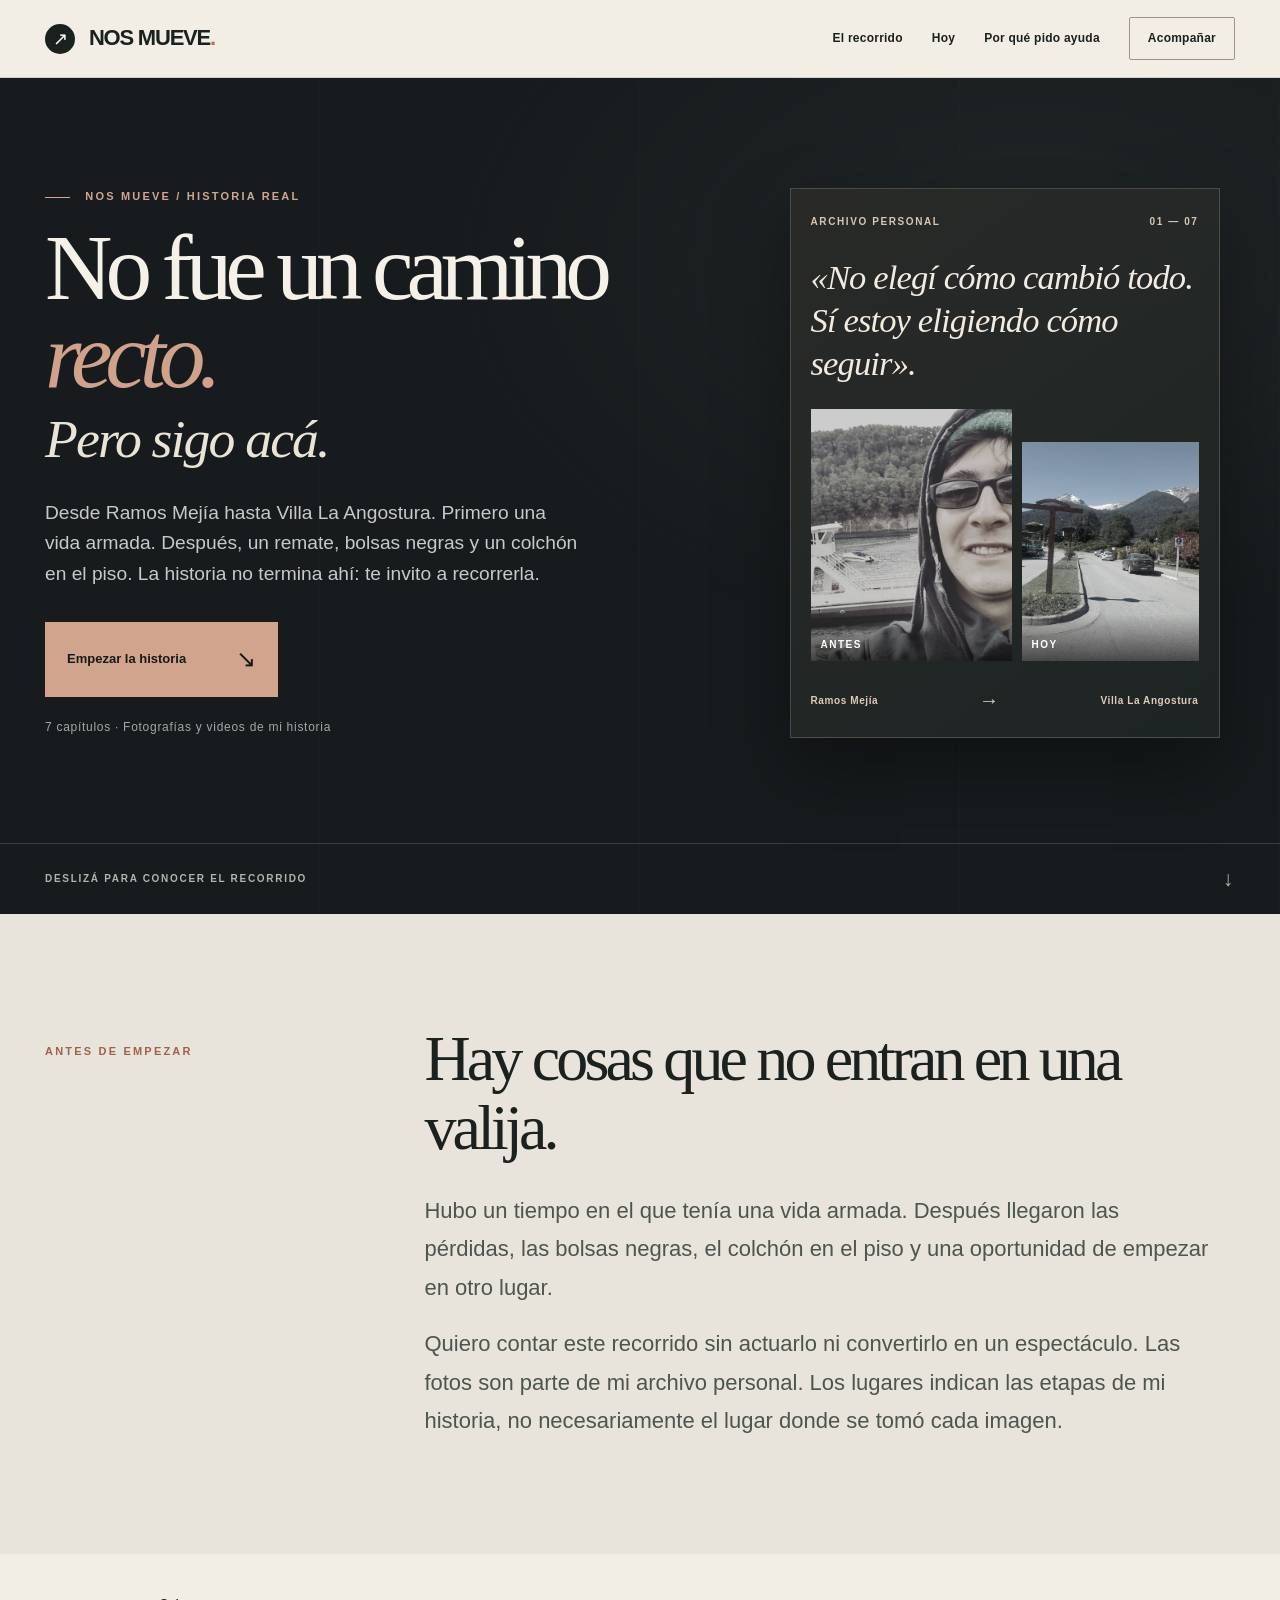
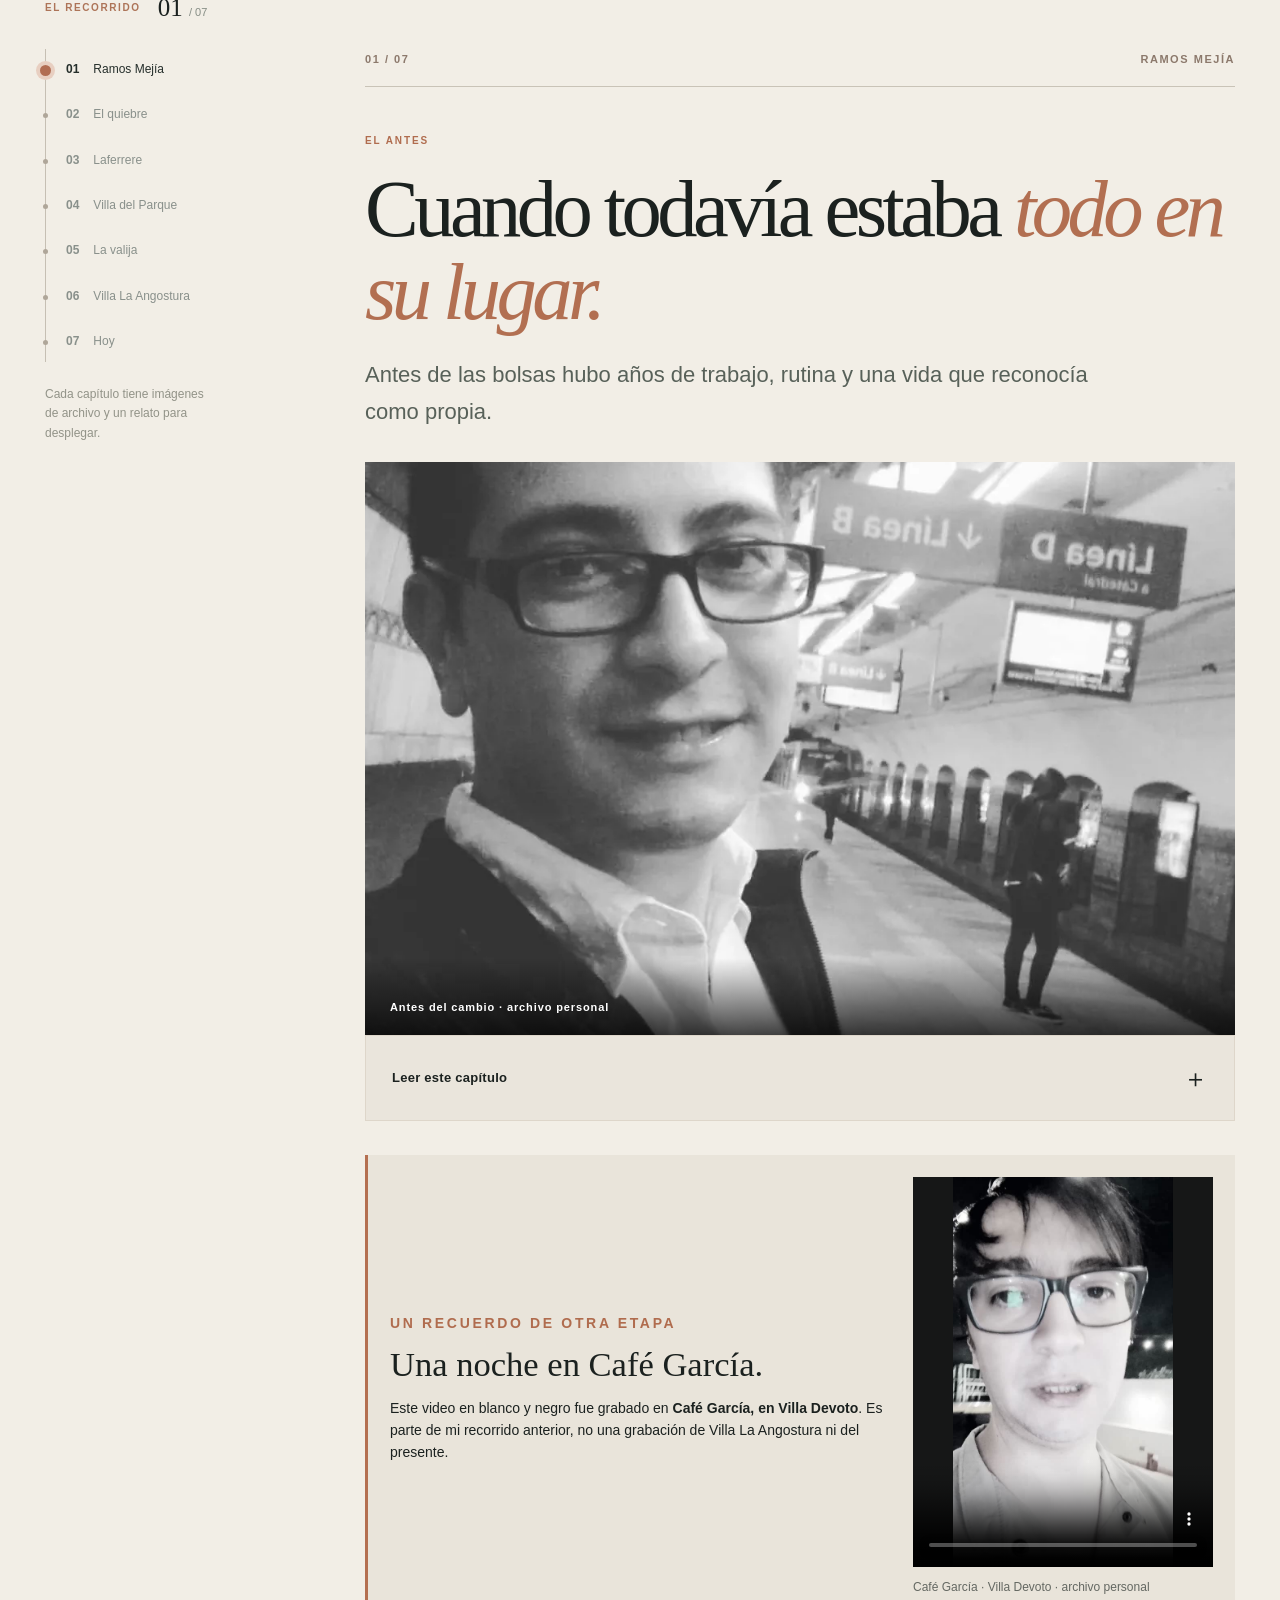
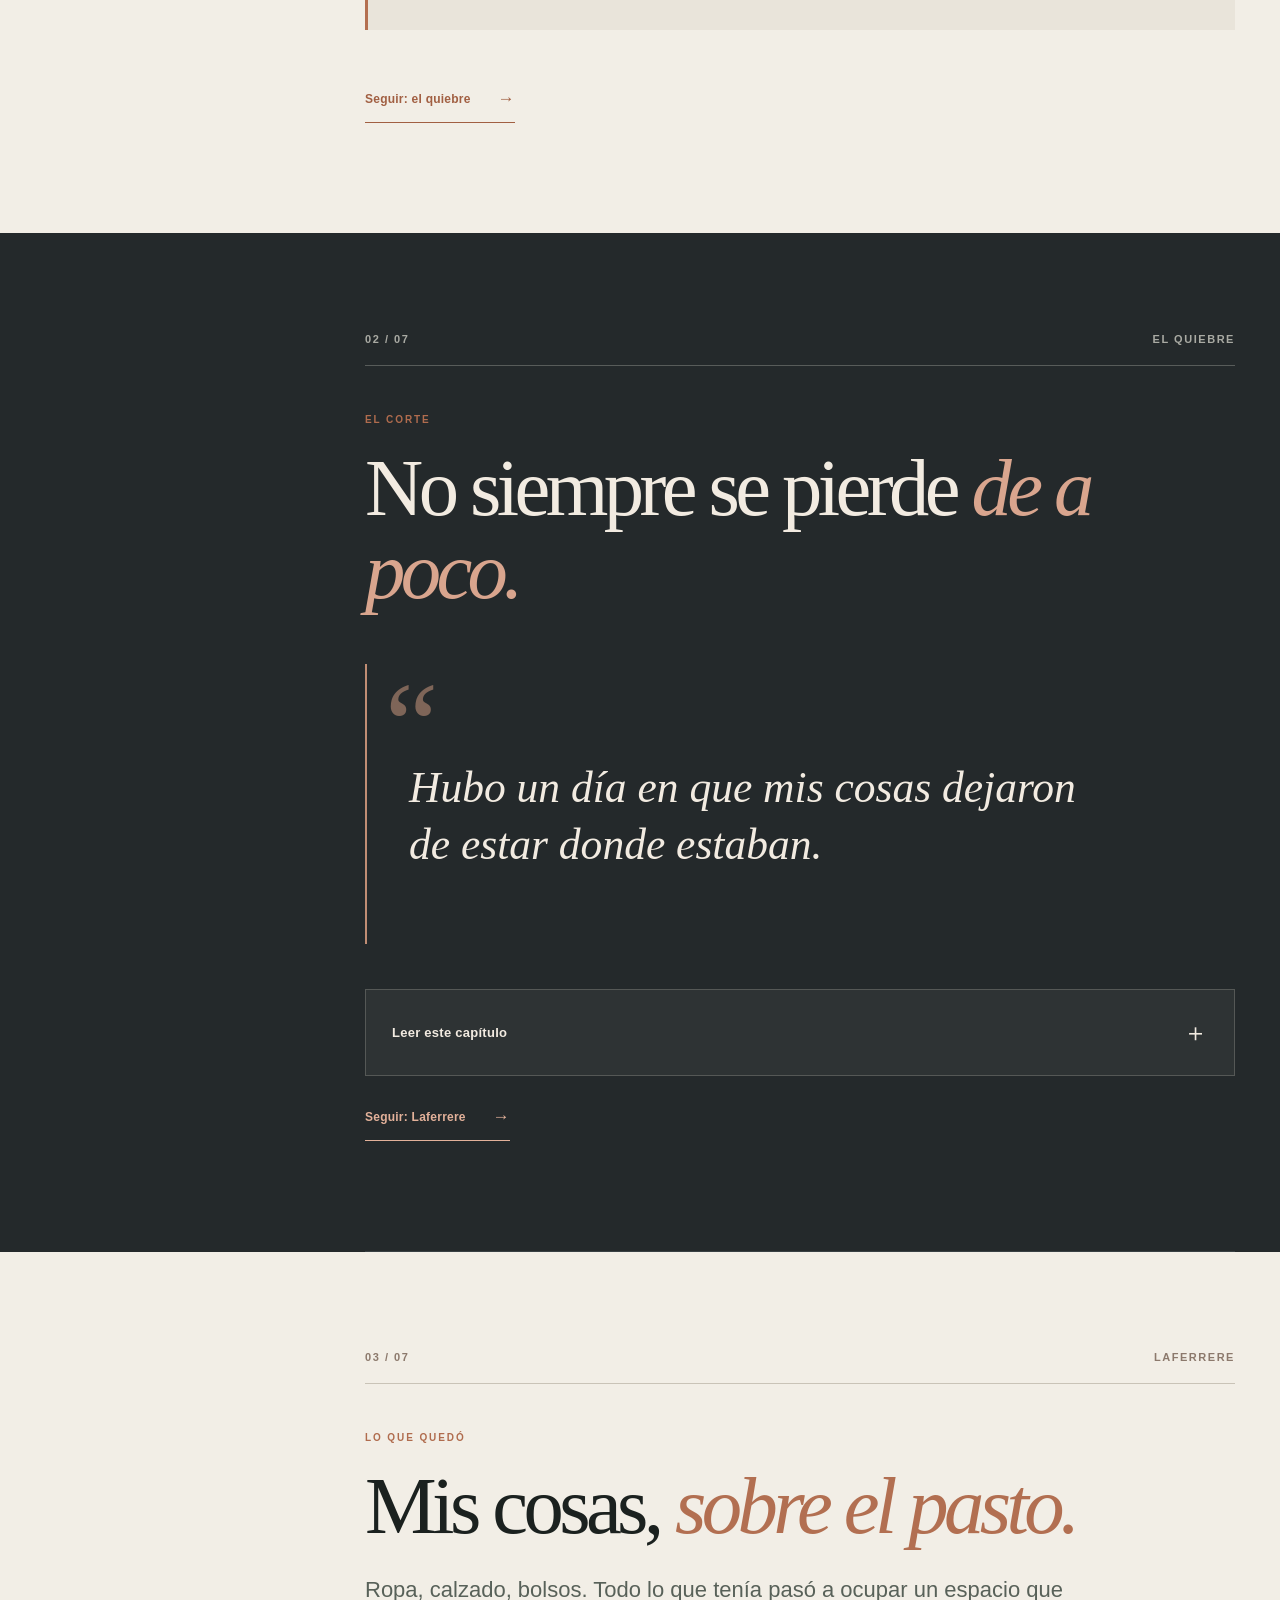
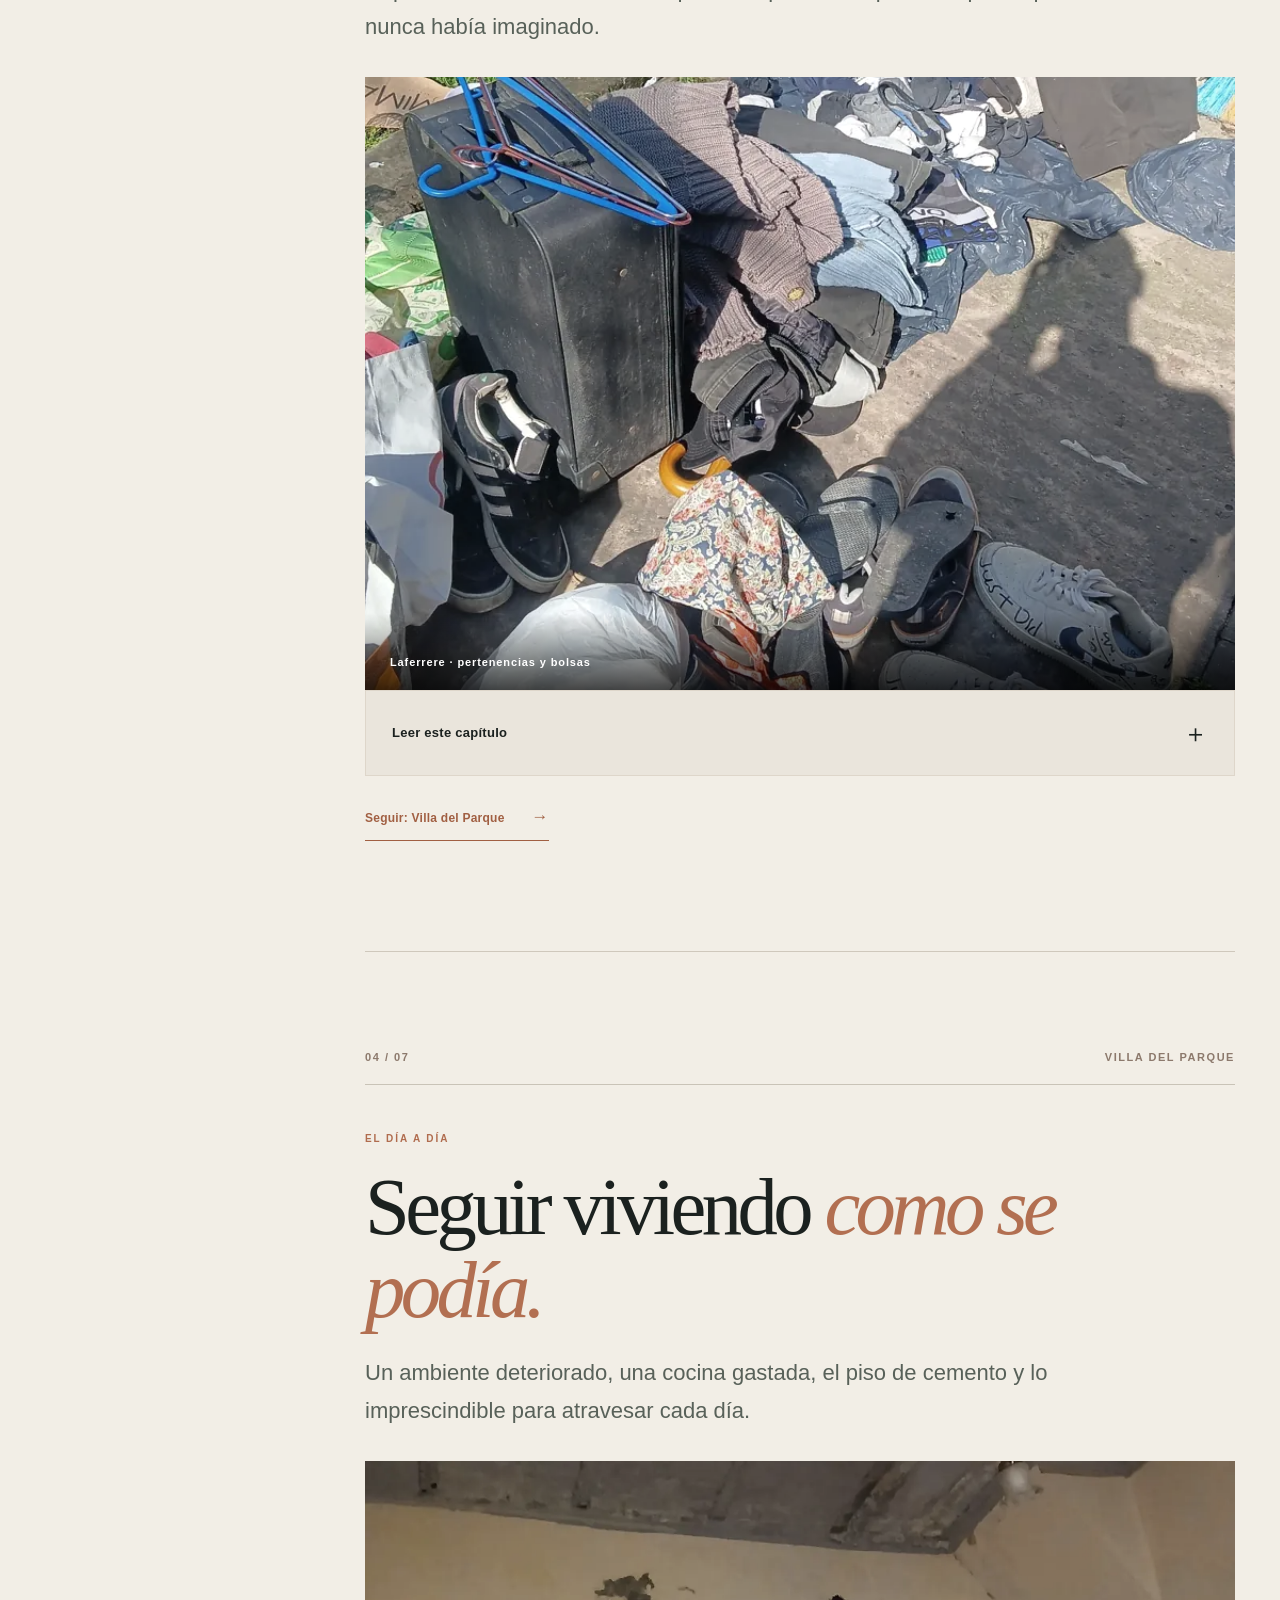
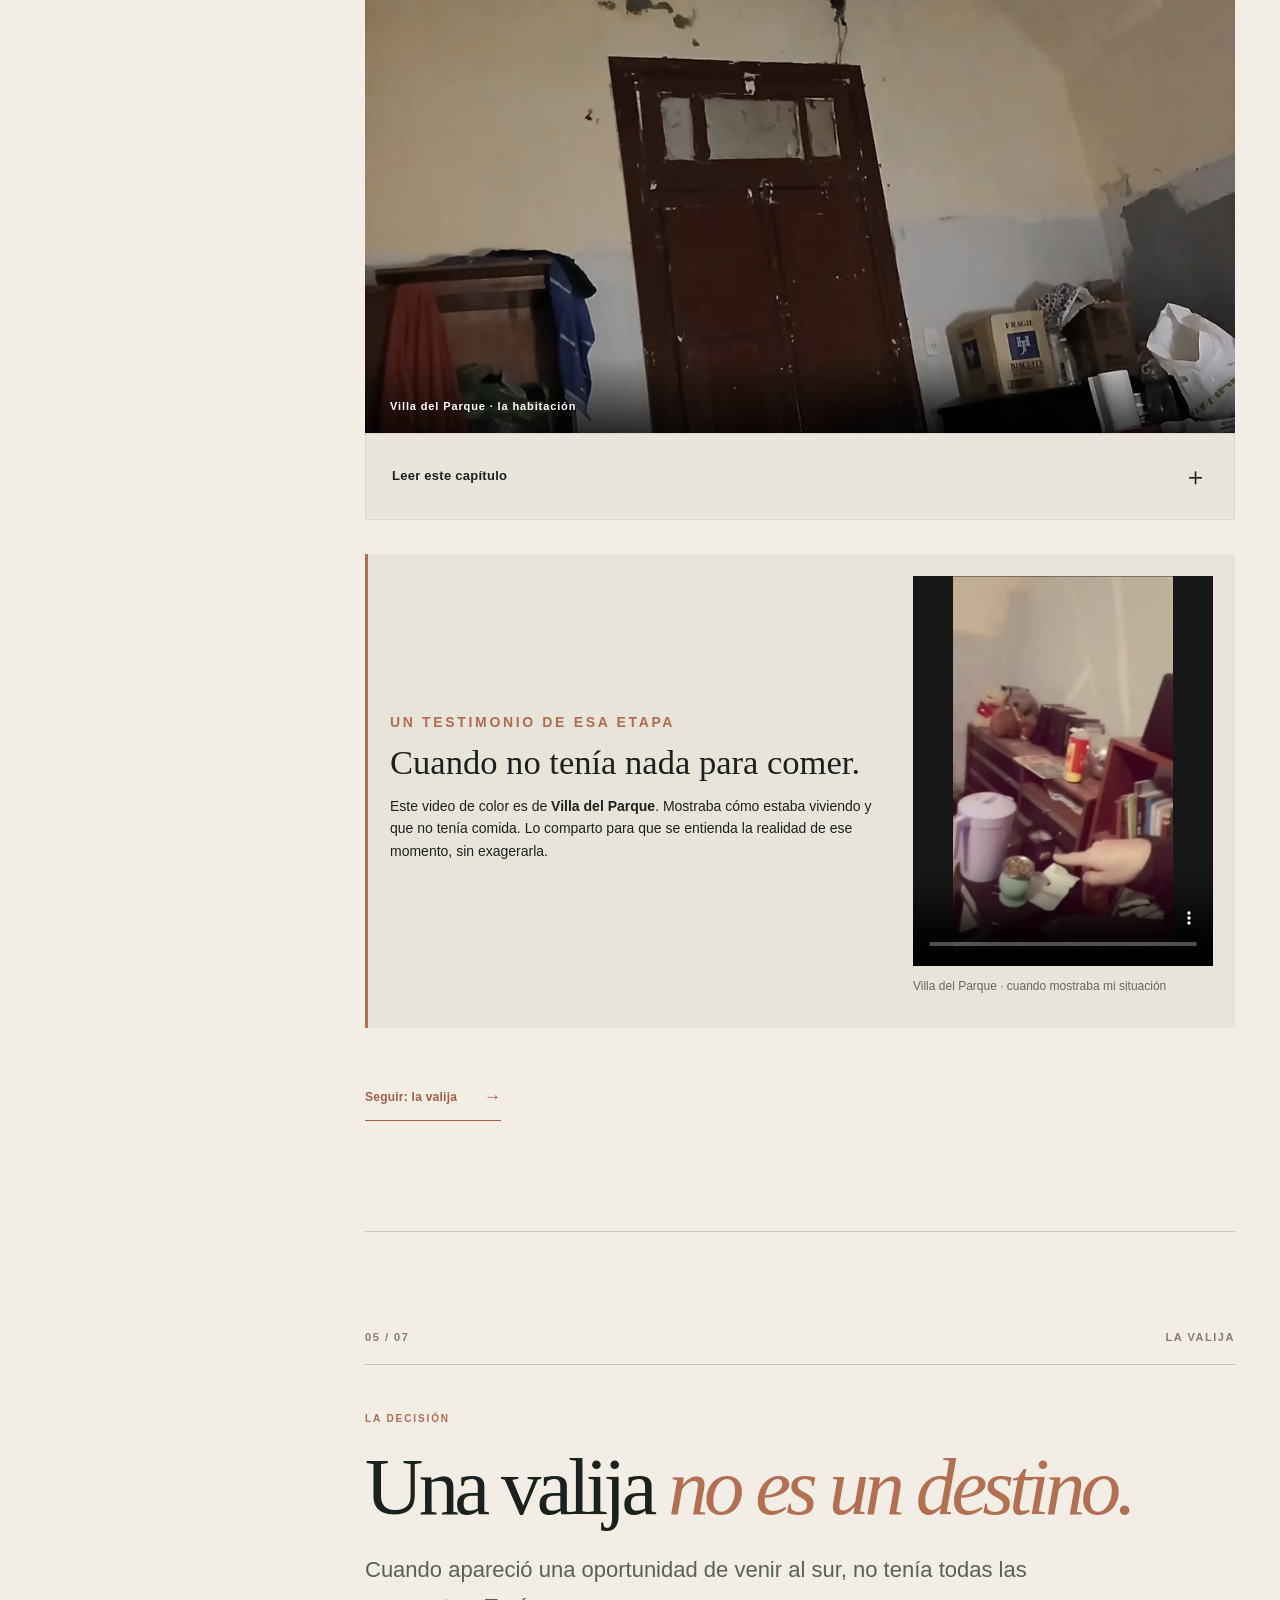
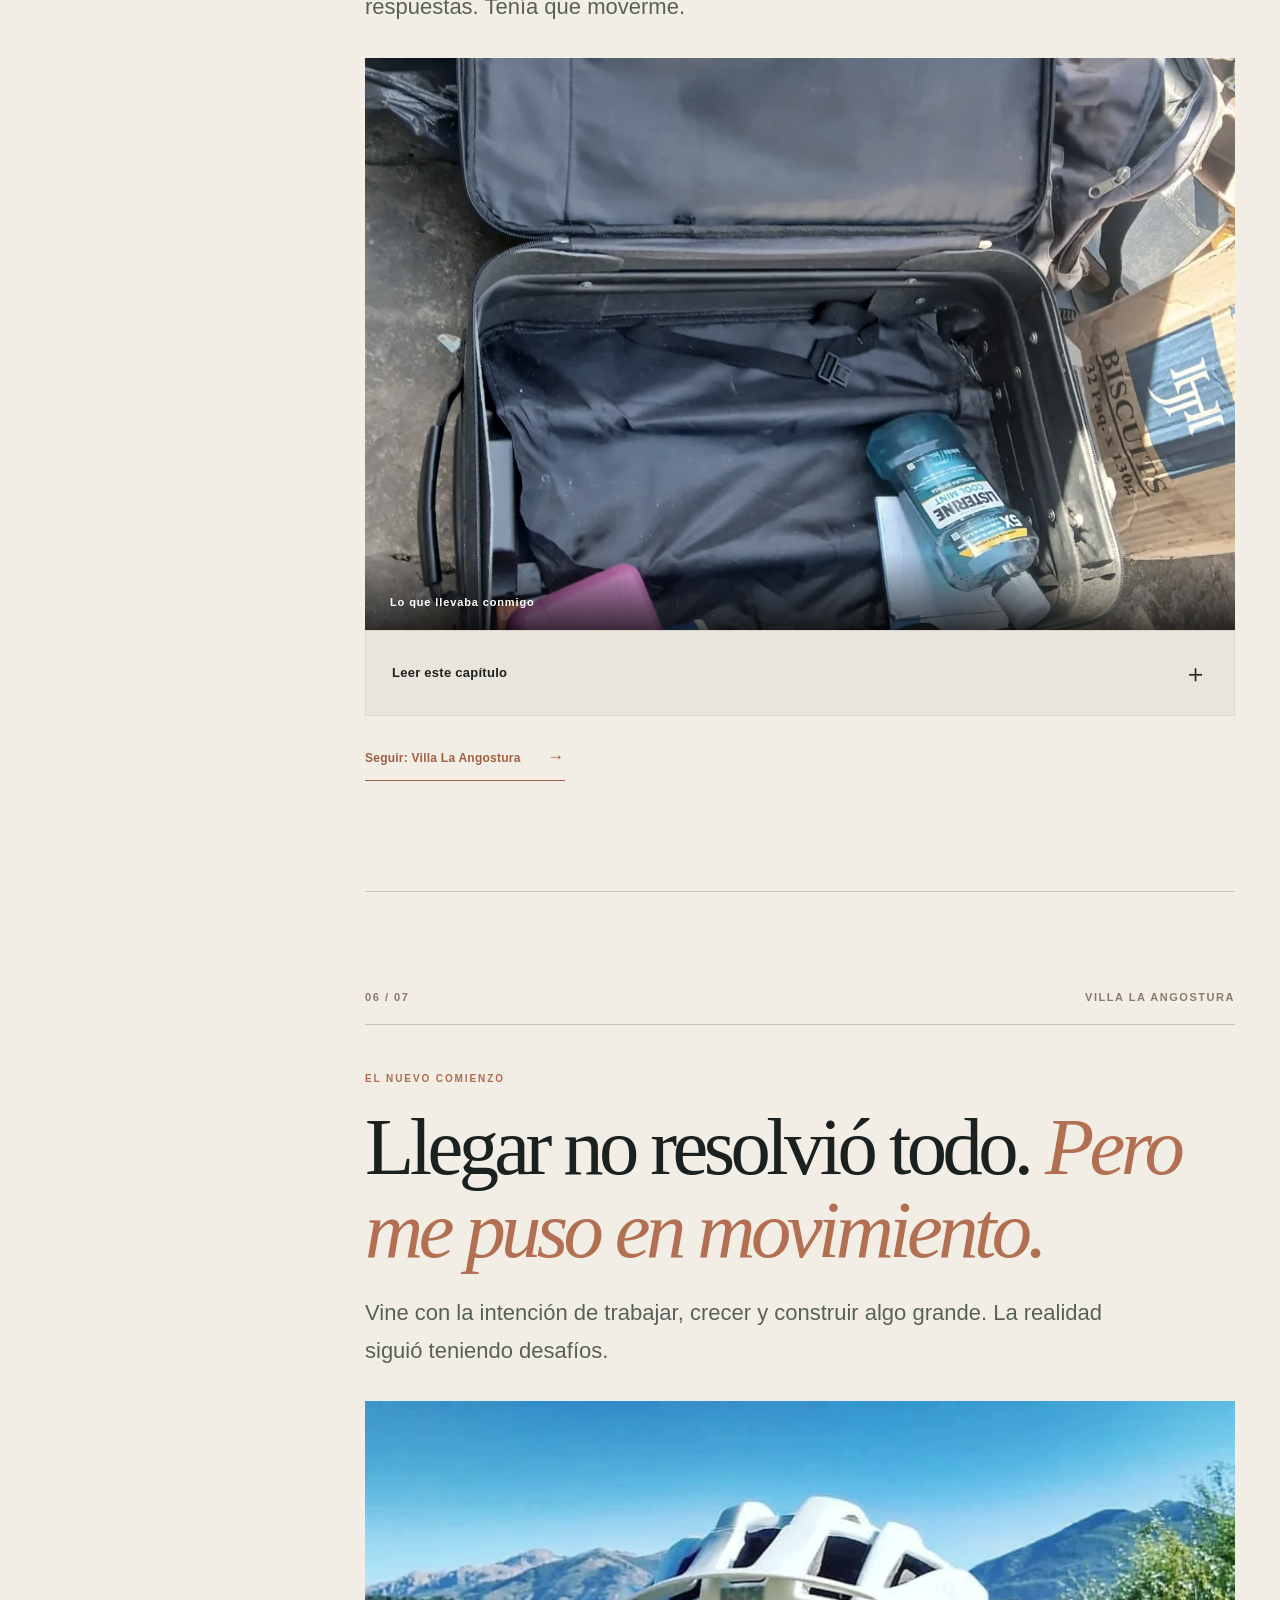
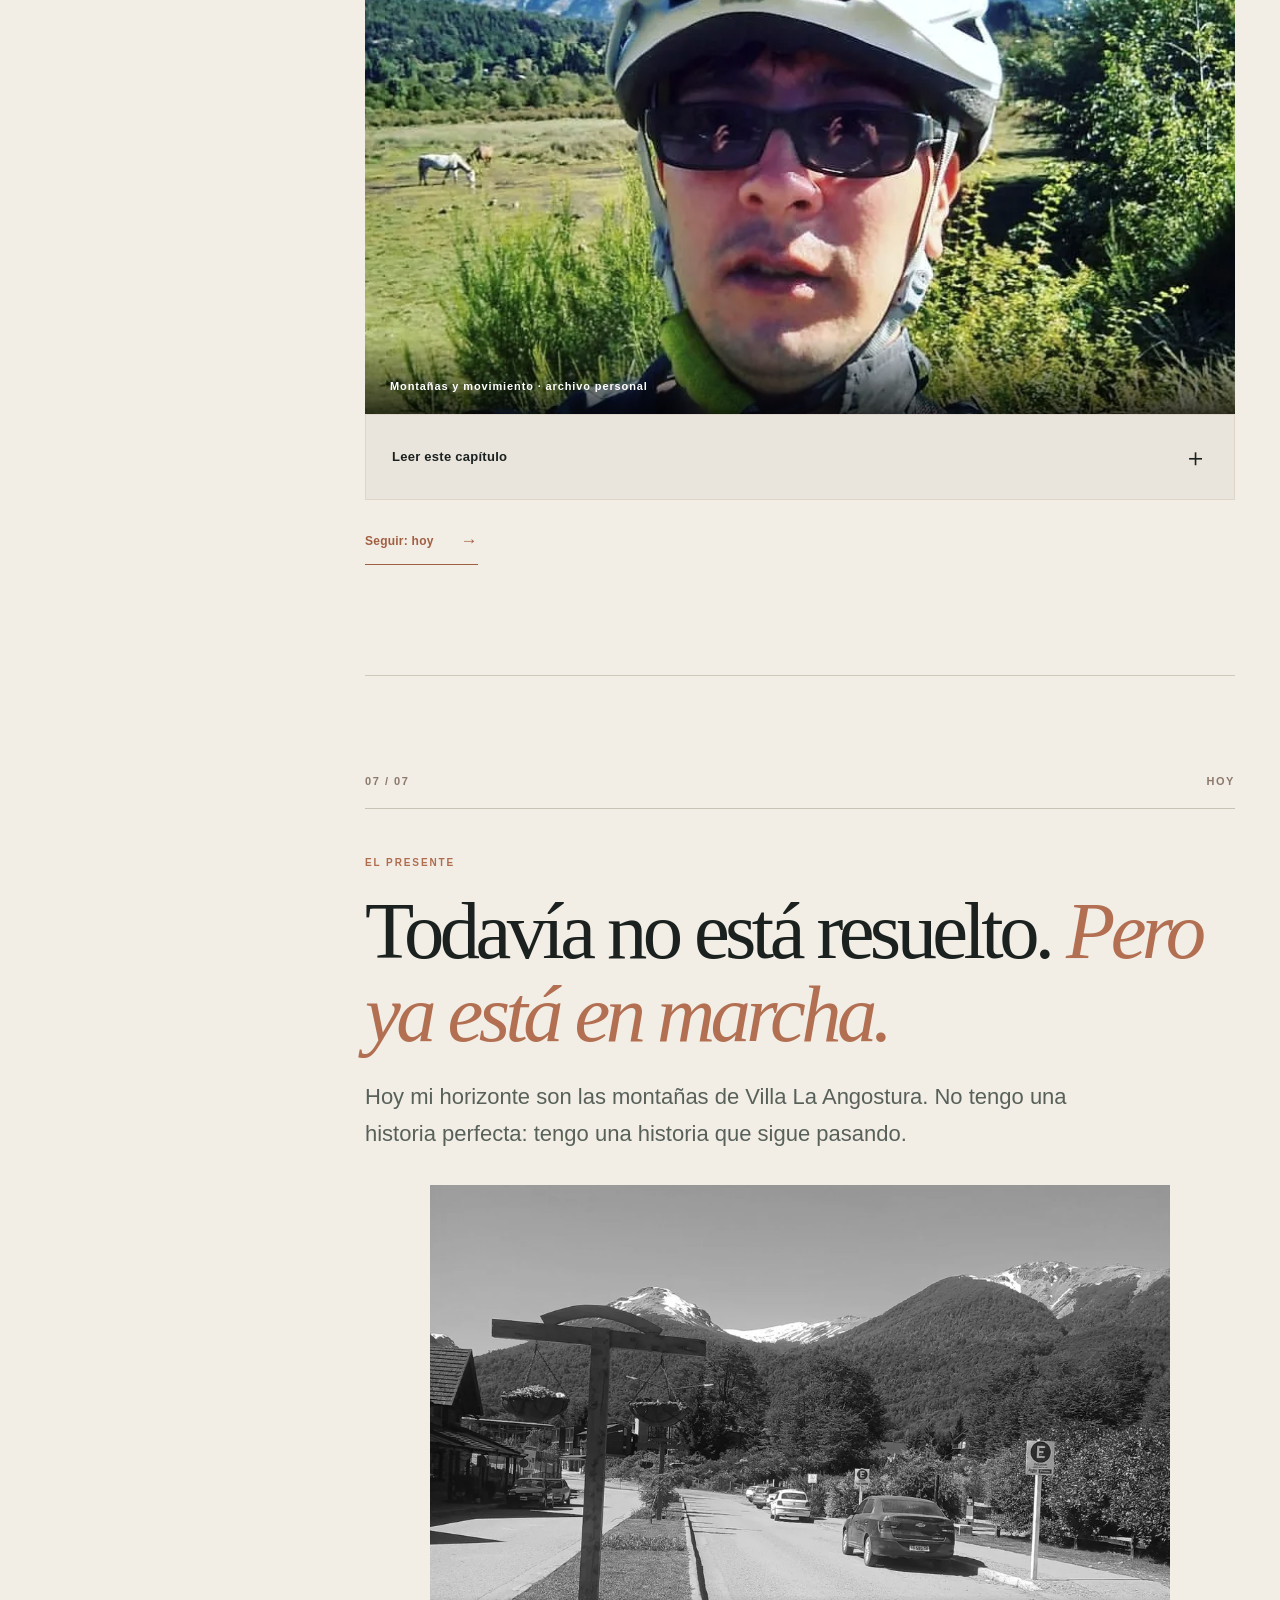
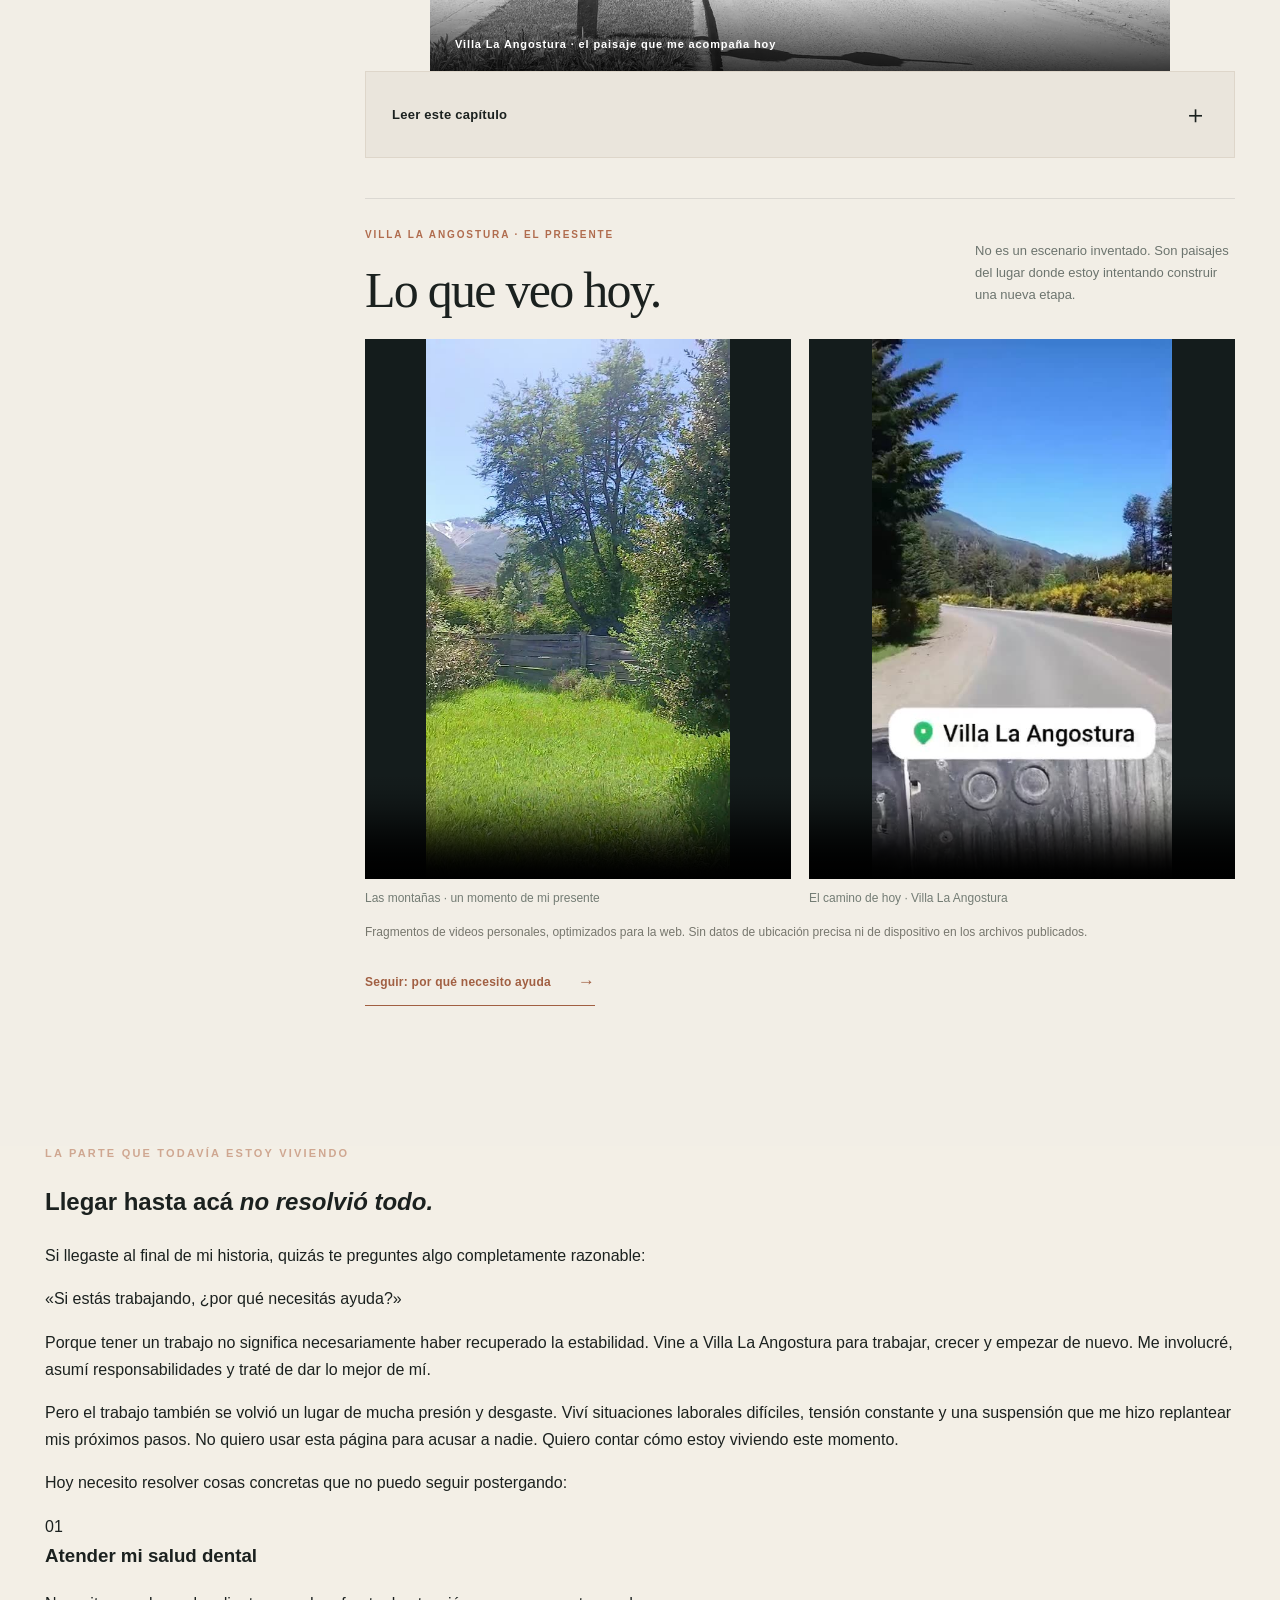
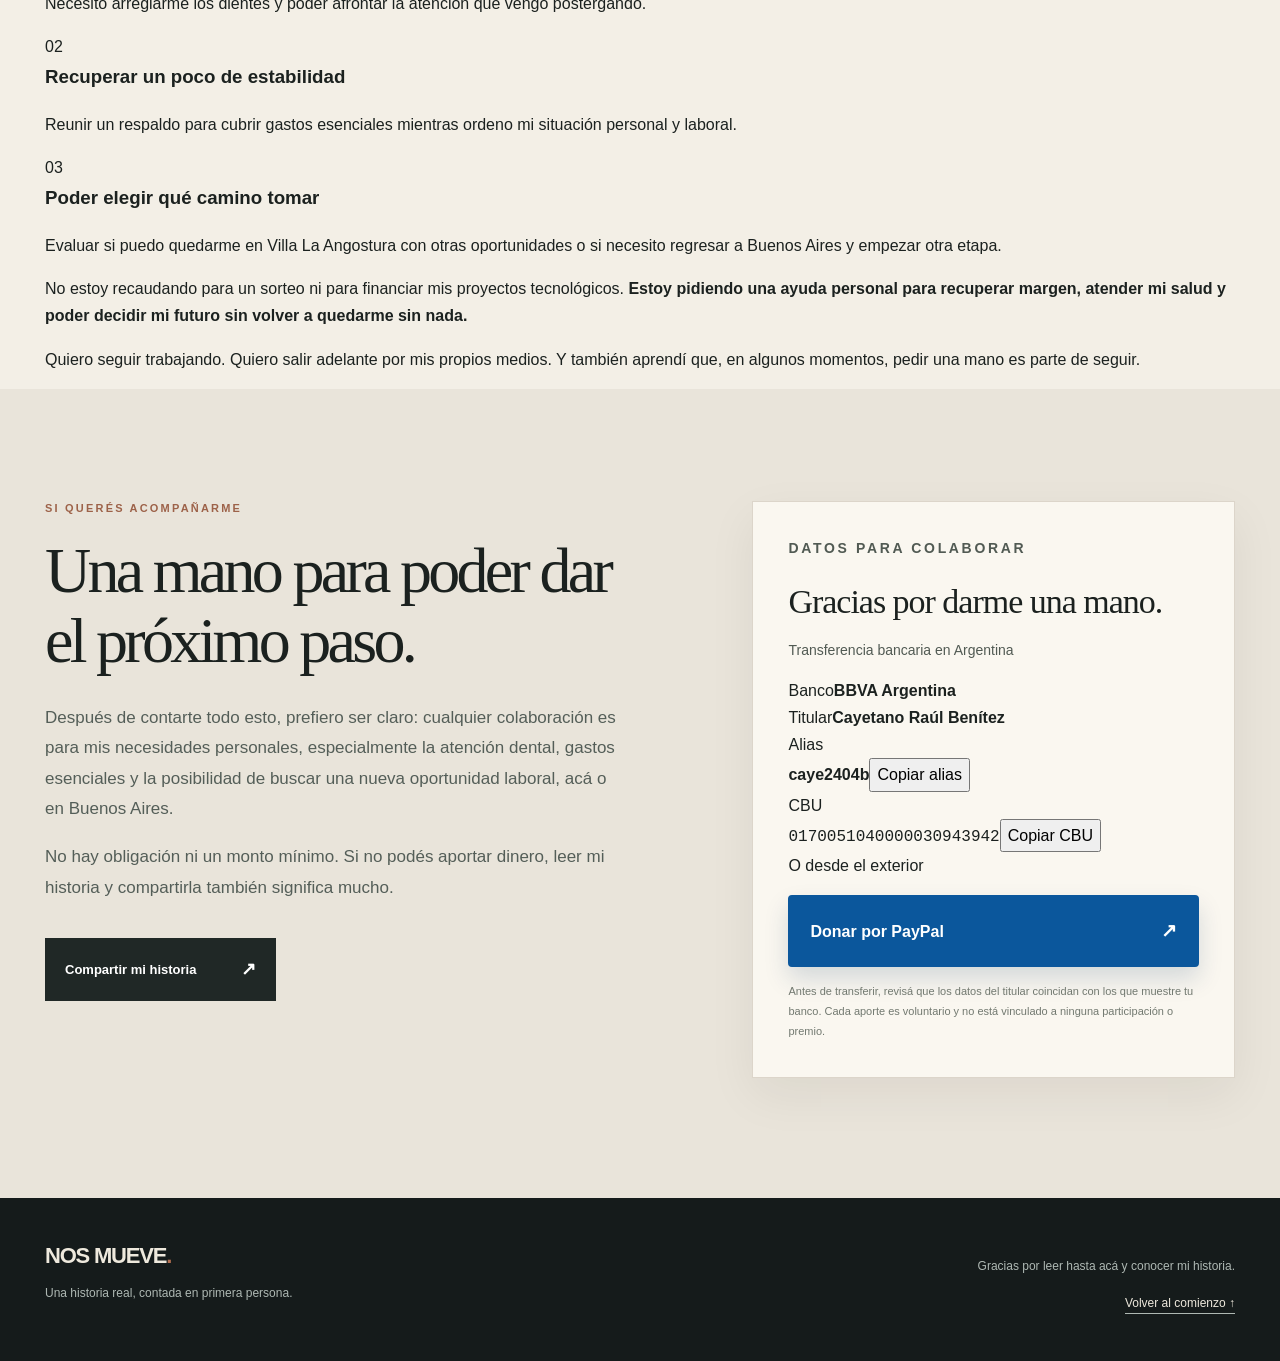
==== index.html @ 2e1b1883 "Reescribir razones personales para pedir ayuda y datos BBVA/PayPal completos" ====
<!doctype html>
<html lang="es-AR">
<head>
<meta charset="utf-8">
<meta name="viewport" content="width=device-width,initial-scale=1">
<meta name="theme-color" content="#171a1b">
<meta name="description" content="NOS MUEVE: mi historia desde Ramos Mejía hasta Villa La Angostura. Por qué estoy pidiendo una mano para atender mi salud dental y encontrar estabilidad.">
<meta property="og:type" content="website">
<meta property="og:title" content="NOS MUEVE · Un camino que no fue recto">
<meta property="og:description" content="Desde Ramos Mejía hasta Villa La Angostura: lo que perdí, lo que viví y por qué hoy estoy pidiendo una mano para volver a empezar.">
<meta property="og:url" content="https://nosmueve.benitez-lencina.workers.dev/">
<meta property="og:image" content="https://nosmueve.benitez-lencina.workers.dev/assets/img/presente-angostura.webp">
<meta name="twitter:card" content="summary_large_image">
<link rel="canonical" href="https://nosmueve.benitez-lencina.workers.dev/">
<link rel="icon" href="favicon.svg" type="image/svg+xml">
<link rel="stylesheet" href="styles.css">
<title>NOS MUEVE · Una historia en siete capítulos</title>
</head>
<body>
<a class="skip-link" href="#historia">Saltar al recorrido</a>
<div class="reading-line" aria-hidden="true"><span id="reading-progress"></span></div>
<header class="site-header">
  <div class="container header-inner">
    <a href="#inicio" class="wordmark" aria-label="NOS MUEVE, ir al inicio"><span class="symbol" aria-hidden="true">↗</span> NOS <span>MUEVE</span><b>.</b></a>
    <nav aria-label="Secciones" id="site-nav">
      <a href="#historia">El recorrido</a>
      <a href="#capitulo-7">Hoy</a>
      <a href="#por-que">Por qué pido ayuda</a>
      <a class="nav-support" href="#acompanar">Acompañar</a>
    </nav>
    <button type="button" class="menu-trigger" id="menu-trigger" aria-controls="site-nav" aria-expanded="false" aria-label="Abrir menú"><span></span><span></span></button>
  </div>
</header>
<main>
  <section class="hero" id="inicio" aria-labelledby="hero-title">
    <div class="hero-glow" aria-hidden="true"></div>
    <div class="container hero-layout">
      <div class="hero-text">
        <p class="kicker light"><span class="kicker-line"></span> NOS MUEVE / HISTORIA REAL</p>
        <h1 id="hero-title">No fue un camino <em>recto.</em></h1>
        <p class="hero-emphasis">Pero sigo acá.</p>
        <p class="hero-description">Desde Ramos Mejía hasta Villa La Angostura. Primero una vida armada. Después, un remate, bolsas negras y un colchón en el piso. La historia no termina ahí: te invito a recorrerla.</p>
        <a class="primary-link" href="#historia">Empezar la historia <span aria-hidden="true">↘</span></a>
        <p class="reading-note">7 capítulos · Fotografías y videos de mi historia</p>
      </div>
      <div class="hero-storyboard" aria-label="Una historia contada en siete capítulos">
        <div class="storyboard-heading"><span>ARCHIVO PERSONAL</span><span>01 — 07</span></div>
        <p class="storyboard-quote">«No elegí cómo cambió todo. Sí estoy eligiendo cómo seguir».</p>
        <div class="storyboard-images">
          <figure><img src="assets/img/recuerdo-avion.webp" alt="Recuerdo de una etapa anterior junto a una avioneta" decoding="async" loading="eager"><figcaption>ANTES</figcaption></figure>
          <figure><img src="assets/img/presente-angostura.webp" alt="Montañas de Villa La Angostura, un paisaje del presente" decoding="async" loading="eager"><figcaption>HOY</figcaption></figure>
        </div>
        <p class="storyboard-footer">Ramos Mejía <span aria-hidden="true">→</span> Villa La Angostura</p>
      </div>
    </div>
    <div class="hero-bottom"><div class="container hero-bottom-inner"><span>DESLIZÁ PARA CONOCER EL RECORRIDO</span><span aria-hidden="true">↓</span></div></div>
  </section>

  <section id="historia" class="story-intro" aria-labelledby="intro-title">
    <div class="container intro-grid">
      <p class="kicker">ANTES DE EMPEZAR</p>
      <div>
        <h2 id="intro-title">Hay cosas que no entran en una valija.</h2>
        <p>Hubo un tiempo en el que tenía una vida armada. Después llegaron las pérdidas, las bolsas negras, el colchón en el piso y una oportunidad de empezar en otro lugar.</p>
        <p>Quiero contar este recorrido sin actuarlo ni convertirlo en un espectáculo. Las fotos son parte de mi archivo personal. Los lugares indican las etapas de mi historia, no necesariamente el lugar donde se tomó cada imagen.</p>
      </div>
    </div>
  </section>

  <div class="timeline-shell">
    <div class="container timeline-layout">
      <aside class="timeline-aside" aria-label="Navegación por capítulos">
        <div class="timeline-stick">
          <div class="timeline-index"><span>EL RECORRIDO</span><strong id="current-chapter-label">01 <i>/ 07</i></strong></div>
          <div class="timeline-track" id="timeline-track" role="group" aria-label="Saltar a un capítulo">
            <a class="track-link active" href="#capitulo-1" aria-current="step"><span>01</span><small>Ramos Mejía</small></a>
            <a class="track-link" href="#capitulo-2"><span>02</span><small>El quiebre</small></a>
            <a class="track-link" href="#capitulo-3"><span>03</span><small>Laferrere</small></a>
            <a class="track-link" href="#capitulo-4"><span>04</span><small>Villa del Parque</small></a>
            <a class="track-link" href="#capitulo-5"><span>05</span><small>La valija</small></a>
            <a class="track-link" href="#capitulo-6"><span>06</span><small>Villa La Angostura</small></a>
            <a class="track-link" href="#capitulo-7"><span>07</span><small>Hoy</small></a>
          </div>
          <p class="timeline-hint">Cada capítulo tiene imágenes de archivo y un relato para desplegar.</p>
        </div>
      </aside>

      <div class="chapters">
        <article class="chapter" id="capitulo-1" data-step="1" aria-labelledby="title-1">
          <div class="chapter-topline"><span>01 / 07</span><span>RAMOS MEJÍA</span></div>
          <p class="chapter-meta">EL ANTES</p>
          <h2 id="title-1">Cuando todavía estaba <em>todo en su lugar.</em></h2>
          <p class="chapter-lead">Antes de las bolsas hubo años de trabajo, rutina y una vida que reconocía como propia.</p>
          <figure class="chapter-cover chapter-cover-tall"><img src="assets/img/retrato-claro.webp" alt="Fotografía personal de una etapa anterior, con ropa de trabajo" loading="lazy" decoding="async"><figcaption>Antes del cambio · archivo personal</figcaption></figure>
          <details class="chapter-detail"><summary>Leer este capítulo <span aria-hidden="true">＋</span></summary><div class="detail-content"><p>En Ramos Mejía tuve una etapa en la que sentía que mi vida estaba armada. Había cosas materiales, recuerdos y planes que parecían tener un lugar estable.</p><p>No digo que todo fuera perfecto. Digo que existía una estructura cotidiana. Y que para entender lo que vino después, primero hay que saber que hubo un antes.</p><div class="mini-gallery"><figure><img src="assets/img/retrato-1.webp" alt="Retrato personal junto a un peluche" loading="lazy"><figcaption>Recuerdos de otra etapa</figcaption></figure><figure><img src="assets/img/recuerdo-amigo.webp" alt="Recuerdo personal en un campo junto a una avioneta" loading="lazy"><figcaption>Momentos del archivo personal, sin fecha ni ubicación confirmadas</figcaption></figure></div></div></details>
          <div class="archive-video">
  <div class="archive-copy"><p class="chapter-meta">UN RECUERDO DE OTRA ETAPA</p><h3>Una noche en Café García.</h3><p>Este video en blanco y negro fue grabado en <strong>Café García, en Villa Devoto</strong>. Es parte de mi recorrido anterior, no una grabación de Villa La Angostura ni del presente.</p></div>
  <figure><video controls preload="none" playsinline poster="assets/posters/camino.jpg" aria-label="Video de archivo en blanco y negro en Café García, Devoto"><source src="assets/video/camino.mp4" type="video/mp4">Tu navegador no puede reproducir este video.</video><figcaption>Café García · Villa Devoto · archivo personal</figcaption></figure>
</div>
          <a class="next-chapter" href="#capitulo-2">Seguir: el quiebre <span aria-hidden="true">→</span></a>
        </article>

        <article class="chapter dark-chapter" id="capitulo-2" data-step="2" aria-labelledby="title-2">
          <div class="chapter-topline"><span>02 / 07</span><span>EL QUIEBRE</span></div>
          <p class="chapter-meta">EL CORTE</p>
          <h2 id="title-2">No siempre se pierde <em>de a poco.</em></h2>
          <div class="statement-block"><span class="big-quote" aria-hidden="true">“</span><p>Hubo un día en que mis cosas dejaron de estar donde estaban.</p></div>
          <details class="chapter-detail"><summary>Leer este capítulo <span aria-hidden="true">＋</span></summary><div class="detail-content"><p>Un rematador se llevó mis pertenencias. Fue un corte brusco. De repente, más que pensar en el futuro, estaba intentando entender qué había quedado y cómo seguir.</p><p>Hay escenas que todavía cuesta ordenar con palabras. No voy a inventar detalles para hacerlas más impactantes. El cambio fue real, y las imágenes de las etapas siguientes muestran sus consecuencias.</p></div></details>
          <a class="next-chapter" href="#capitulo-3">Seguir: Laferrere <span aria-hidden="true">→</span></a>
        </article>

        <article class="chapter" id="capitulo-3" data-step="3" aria-labelledby="title-3">
          <div class="chapter-topline"><span>03 / 07</span><span>LAFERRERE</span></div>
          <p class="chapter-meta">LO QUE QUEDÓ</p>
          <h2 id="title-3">Mis cosas, <em>sobre el pasto.</em></h2>
          <p class="chapter-lead">Ropa, calzado, bolsos. Todo lo que tenía pasó a ocupar un espacio que nunca había imaginado.</p>
          <figure class="chapter-cover"><img src="assets/img/pertenencias-pasto.webp" alt="Ropa, calzado y pertenencias extendidas sobre el suelo, junto al pasto" loading="lazy" decoding="async"><figcaption>Laferrere · pertenencias y bolsas</figcaption></figure>
          <details class="chapter-detail"><summary>Leer este capítulo <span aria-hidden="true">＋</span></summary><div class="detail-content"><p>En Laferrere, parte de mis pertenencias terminaron afuera: bolsas negras, ropa, zapatos, cosas sueltas. Una imagen difícil de mirar incluso para mí.</p><p>No la muestro para pedir lástima. La muestro porque fue parte de mi realidad. A veces la vida cambia tanto que lo único que podés hacer al principio es empezar a juntar lo que quedó.</p><div class="mini-gallery"><figure><img src="assets/img/bolsas.webp" alt="Bolsas negras con pertenencias y una caja sobre un piso de baldosas" loading="lazy"><figcaption>Las pertenencias reducidas a bolsas</figcaption></figure><figure><img src="assets/img/colchon.webp" alt="Colchón con mantas y almohada en el piso, en casa de mi hermana en Laferrere" loading="lazy"><figcaption>Laferrere · donde dormía, en casa de mi hermana</figcaption></figure></div></div></details>
          <a class="next-chapter" href="#capitulo-4">Seguir: Villa del Parque <span aria-hidden="true">→</span></a>
        </article>

        <article class="chapter" id="capitulo-4" data-step="4" aria-labelledby="title-4">
          <div class="chapter-topline"><span>04 / 07</span><span>VILLA DEL PARQUE</span></div>
          <p class="chapter-meta">EL DÍA A DÍA</p>
          <h2 id="title-4">Seguir viviendo <em>como se podía.</em></h2>
          <p class="chapter-lead">Un ambiente deteriorado, una cocina gastada, el piso de cemento y lo imprescindible para atravesar cada día.</p>
          <figure class="chapter-cover chapter-cover-tall"><img src="assets/img/habitacion.webp" alt="Habitación con paredes y techo deteriorados en Villa del Parque" loading="lazy" decoding="async"><figcaption>Villa del Parque · la habitación</figcaption></figure>
          <details class="chapter-detail"><summary>Leer este capítulo <span aria-hidden="true">＋</span></summary><div class="detail-content"><p>En Villa del Parque viví en condiciones precarias: una habitación deteriorada, piso de cemento y una cocina gastada. Había días en los que toda la energía se iba en resolver lo mínimo.</p><p>Estas fotos no son un decorado. Son espacios donde transcurrió mi vida. Y también son la prueba de que ese capítulo no fue el último.</p><div class="mini-gallery"><figure><img src="assets/img/cocina.webp" alt="Cocina con ollas y tetera en Villa del Parque" loading="lazy"><figcaption>La cocina de Villa del Parque</figcaption></figure><figure><img src="assets/img/muebles.webp" alt="Mesa, sillas y muebles en patio de cemento" loading="lazy"><figcaption>Los muebles y el patio</figcaption></figure></div></div></details>
          <div class="archive-video">
  <div class="archive-copy"><p class="chapter-meta">UN TESTIMONIO DE ESA ETAPA</p><h3>Cuando no tenía nada para comer.</h3><p>Este video de color es de <strong>Villa del Parque</strong>. Mostraba cómo estaba viviendo y que no tenía comida. Lo comparto para que se entienda la realidad de ese momento, sin exagerarla.</p></div>
  <figure><video controls preload="none" playsinline poster="assets/posters/historia.jpg" aria-label="Video de Villa del Parque en el que mostraba que no tenía comida"><source src="assets/video/historia.mp4" type="video/mp4">Tu navegador no puede reproducir este video.</video><figcaption>Villa del Parque · cuando mostraba mi situación</figcaption></figure>
</div>
          <a class="next-chapter" href="#capitulo-5">Seguir: la valija <span aria-hidden="true">→</span></a>
        </article>

        <article class="chapter" id="capitulo-5" data-step="5" aria-labelledby="title-5">
          <div class="chapter-topline"><span>05 / 07</span><span>LA VALIJA</span></div>
          <p class="chapter-meta">LA DECISIÓN</p>
          <h2 id="title-5">Una valija <em>no es un destino.</em></h2>
          <p class="chapter-lead">Cuando apareció una oportunidad de venir al sur, no tenía todas las respuestas. Tenía que moverme.</p>
          <figure class="chapter-cover chapter-cover-tall"><img src="assets/img/valija.webp" alt="Valija abierta con pocas pertenencias en el suelo" loading="lazy" decoding="async"><figcaption>Lo que llevaba conmigo</figcaption></figure>
          <details class="chapter-detail"><summary>Leer este capítulo <span aria-hidden="true">＋</span></summary><div class="detail-content"><p>Me dijeron que viniera a Villa La Angostura. Esa posibilidad no significaba que todo estuviera resuelto. Era una oportunidad para trabajar y empezar a ordenar mi vida desde otro lugar.</p><p>La valija representa ese momento. No era una escapada. Era una decisión de seguir buscando un futuro distinto.</p></div></details>
          <a class="next-chapter" href="#capitulo-6">Seguir: Villa La Angostura <span aria-hidden="true">→</span></a>
        </article>

        <article class="chapter" id="capitulo-6" data-step="6" aria-labelledby="title-6">
          <div class="chapter-topline"><span>06 / 07</span><span>VILLA LA ANGOSTURA</span></div>
          <p class="chapter-meta">EL NUEVO COMIENZO</p>
          <h2 id="title-6">Llegar no resolvió todo. <em>Pero me puso en movimiento.</em></h2>
          <p class="chapter-lead">Vine con la intención de trabajar, crecer y construir algo grande. La realidad siguió teniendo desafíos.</p>
          <figure class="chapter-cover"><img src="assets/img/recuerdo-lago.webp" alt="Recuerdo personal en bicicleta, con montañas y naturaleza en el fondo" loading="lazy" decoding="async"><figcaption>Montañas y movimiento · archivo personal</figcaption></figure>
          <details class="chapter-detail"><summary>Leer este capítulo <span aria-hidden="true">＋</span></summary><div class="detail-content"><p>Vine a Villa La Angostura con una idea clara: trabajar, aprender y apostar a proyectos propios. Mudarse no borra automáticamente lo anterior, pero puede cambiar el punto desde el cual mirás las cosas.</p><p>Acá empecé otra etapa. No siempre fácil; sí real. Y de esa mezcla de incertidumbre y ganas de hacer nace lo que estás leyendo.</p></div></details>
          <a class="next-chapter" href="#capitulo-7">Seguir: hoy <span aria-hidden="true">→</span></a>
        </article>

        <article class="chapter today-chapter" id="capitulo-7" data-step="7" aria-labelledby="title-7">
          <div class="chapter-topline"><span>07 / 07</span><span>HOY</span></div>
          <p class="chapter-meta">EL PRESENTE</p>
          <h2 id="title-7">Todavía no está resuelto. <em>Pero ya está en marcha.</em></h2>
          <p class="chapter-lead">Hoy mi horizonte son las montañas de Villa La Angostura. No tengo una historia perfecta: tengo una historia que sigue pasando.</p>
          <figure class="chapter-cover chapter-cover-tall today-mountains"><img src="assets/img/presente-angostura.webp" alt="Fotografía real del paisaje de montañas de Villa La Angostura" loading="lazy" decoding="async"><figcaption>Villa La Angostura · el paisaje que me acompaña hoy</figcaption></figure>
          <details class="chapter-detail"><summary>Leer este capítulo <span aria-hidden="true">＋</span></summary><div class="detail-content"><p>Hoy estoy trabajando en nuevas ideas y proyectos tecnológicos. También estoy intentando reconstruir estabilidad y una vida que se parezca más a lo que quiero.</p><p>Decidí compartir el recorrido porque no todo tiene que estar resuelto para empezar algo. No sé cómo termina esta historia. Pero sí sé que todavía estoy intentando escribir lo que viene.</p></div></details>

          <div class="video-feature nature-videos" id="paisajes-hoy">
            <div class="video-heading">
              <div><p class="chapter-meta">VILLA LA ANGOSTURA · EL PRESENTE</p><h3>Lo que veo hoy.</h3></div>
              <p>No es un escenario inventado. Son paisajes del lugar donde estoy intentando construir una nueva etapa.</p>
            </div>
            <div class="video-grid">
              <figure><video controls muted playsinline preload="none" poster="assets/posters/angostura-paisaje.jpg" aria-label="Paisaje real de montañas y árboles en Villa La Angostura"><source src="assets/video/angostura-paisaje.mp4" type="video/mp4">Tu navegador no puede reproducir este video.</video><figcaption>Las montañas · un momento de mi presente</figcaption></figure>
              <figure><video controls muted playsinline preload="none" poster="assets/posters/angostura-camino.jpg" aria-label="Camino rodeado de montañas en Villa La Angostura"><source src="assets/video/angostura-camino.mp4" type="video/mp4">Tu navegador no puede reproducir este video.</video><figcaption>El camino de hoy · Villa La Angostura</figcaption></figure>
            </div>
            <p class="nature-footnote">Fragmentos de videos personales, optimizados para la web. Sin datos de ubicación precisa ni de dispositivo en los archivos publicados.</p>
          </div>
          <a class="next-chapter" href="#por-que">Seguir: por qué necesito ayuda <span aria-hidden="true">→</span></a>
        </article>
      </div>
    </div>
  </div>

  <section class="why-section" id="por-que" aria-labelledby="why-title">
    <div class="container why-layout">
      <div class="why-intro">
        <p class="kicker light">LA PARTE QUE TODAVÍA ESTOY VIVIENDO</p>
        <h2 id="why-title">Llegar hasta acá <em>no resolvió todo.</em></h2>
        <p class="why-question">Si llegaste al final de mi historia, quizás te preguntes algo completamente razonable:</p>
        <p class="why-direct">«Si estás trabajando, ¿por qué necesitás ayuda?»</p>
      </div>
      <div class="why-body">
        <p>Porque tener un trabajo no significa necesariamente haber recuperado la estabilidad. Vine a Villa La Angostura para trabajar, crecer y empezar de nuevo. Me involucré, asumí responsabilidades y traté de dar lo mejor de mí.</p>
        <p>Pero el trabajo también se volvió un lugar de mucha presión y desgaste. Viví situaciones laborales difíciles, tensión constante y una suspensión que me hizo replantear mis próximos pasos. No quiero usar esta página para acusar a nadie. Quiero contar cómo estoy viviendo este momento.</p>
        <p>Hoy necesito resolver cosas concretas que no puedo seguir postergando:</p>
        <div class="needs" aria-label="Para qué necesito el apoyo">
          <div class="need"><span class="need-num">01</span><div><h3>Atender mi salud dental</h3><p>Necesito arreglarme los dientes y poder afrontar la atención que vengo postergando.</p></div></div>
          <div class="need"><span class="need-num">02</span><div><h3>Recuperar un poco de estabilidad</h3><p>Reunir un respaldo para cubrir gastos esenciales mientras ordeno mi situación personal y laboral.</p></div></div>
          <div class="need"><span class="need-num">03</span><div><h3>Poder elegir qué camino tomar</h3><p>Evaluar si puedo quedarme en Villa La Angostura con otras oportunidades o si necesito regresar a Buenos Aires y empezar otra etapa.</p></div></div>
        </div>
        <p class="why-closure">No estoy recaudando para un sorteo ni para financiar mis proyectos tecnológicos. <strong>Estoy pidiendo una ayuda personal para recuperar margen, atender mi salud y poder decidir mi futuro sin volver a quedarme sin nada.</strong></p>
        <p>Quiero seguir trabajando. Quiero salir adelante por mis propios medios. Y también aprendí que, en algunos momentos, pedir una mano es parte de seguir.</p>
      </div>
    </div>
  </section>

  <section class="support" id="acompanar" aria-labelledby="support-title">
    <div class="container support-layout">
      <div class="support-story">
        <p class="kicker">SI QUERÉS ACOMPAÑARME</p>
        <h2 id="support-title">Una mano para poder dar el próximo paso.</h2>
        <p>Después de contarte todo esto, prefiero ser claro: cualquier colaboración es para mis necesidades personales, especialmente la atención dental, gastos esenciales y la posibilidad de buscar una nueva oportunidad laboral, acá o en Buenos Aires.</p>
        <p>No hay obligación ni un monto mínimo. Si no podés aportar dinero, leer mi historia y compartirla también significa mucho.</p>
        <button id="share-story" class="share-button" type="button">Compartir mi historia <span aria-hidden="true">↗</span></button>
      </div>
      <div class="support-card">
        <p class="micro-label">DATOS PARA COLABORAR</p>
        <h3>Gracias por darme una mano.</h3>
        <p class="payment-hint">Transferencia bancaria en Argentina</p>
        <div class="bank-details">
          <div class="bank-row"><span>Banco</span><strong>BBVA Argentina</strong></div>
          <div class="bank-row"><span>Titular</span><strong>Cayetano Raúl Benítez</strong></div>
          <div class="bank-row bank-key"><span>Alias</span><div class="bank-value"><strong id="bank-alias">caye2404b</strong><button type="button" id="copy-alias" aria-label="Copiar alias bancario">Copiar alias</button></div></div>
          <div class="bank-row bank-key"><span>CBU</span><div class="bank-value"><code id="bank-cbu">0170051040000030943942</code><button type="button" id="copy-cbu" aria-label="Copiar CBU">Copiar CBU</button></div></div>
        </div>
        <div class="payment-divider"><span>O desde el exterior</span></div>
        <a class="paypal-link" href="https://paypal.me/caye2404" target="_blank" rel="noopener noreferrer" aria-label="Abrir PayPal para donar a Cayetano">Donar por PayPal <span aria-hidden="true">↗</span></a>
        <p class="support-note">Antes de transferir, revisá que los datos del titular coincidan con los que muestre tu banco. Cada aporte es voluntario y no está vinculado a ninguna participación o premio.</p>
      </div>
    </div>
  </section>
</main>
<footer><div class="container footer-inner"><div><a class="wordmark footer-brand" href="#inicio">NOS <span>MUEVE</span><b>.</b></a><p>Una historia real, contada en primera persona.</p></div><div><p>Gracias por leer hasta acá y conocer mi historia.</p><a href="#inicio">Volver al comienzo ↑</a></div></div></footer>
<div id="toast" role="status" aria-live="polite" class="toast" hidden></div>
<script defer src="app.js"></script>
</body>
</html>
---- styles.css ----
:root{--ink:#1b211f;--muted:#6a706c;--paper:#f3efe6;--panel:#fffdf8;--hair:#d8d2c6;--accent:#b46f50;--dark:#171b1d;--dark2:#272e2e;--light:#f5f1e8;--serif:Georgia,'Times New Roman',serif;--sans:Arial,Helvetica,sans-serif}*{box-sizing:border-box}html{scroll-behavior:smooth;scroll-padding-top:84px}body{margin:0;background:var(--paper);color:var(--ink);font:16px/1.7 var(--sans);-webkit-font-smoothing:antialiased}img{display:block;max-width:100%}button,a{touch-action:manipulation}button{font:inherit;cursor:pointer}a{color:inherit}h1,h2,h3,p,figure{margin-top:0}::selection{background:#dbb198;color:#201613}button:focus-visible,a:focus-visible,summary:focus-visible{outline:3px solid #da9a72;outline-offset:4px}[hidden]{display:none!important}.container{width:min(1190px,calc(100% - 58px));margin-inline:auto}.skip-link{position:absolute;left:12px;top:-130px;padding:12px;background:white;z-index:200}.skip-link:focus{top:12px}.reading-line{position:fixed;top:0;left:0;right:0;height:3px;z-index:150;background:transparent;pointer-events:none}.reading-line span{display:block;height:100%;width:0;background:#cf9477;transition:width .2s linear}
.site-header{height:78px;position:sticky;top:0;z-index:100;background:rgba(242,238,229,.96);backdrop-filter:blur(14px);border-bottom:1px solid #d8d1c4}.header-inner{height:100%;display:flex;align-items:center;justify-content:space-between;gap:24px}.wordmark{font-size:22px;font-weight:900;text-decoration:none;letter-spacing:-.055em;white-space:nowrap;line-height:1}.wordmark span:not(.symbol){font-weight:900}.wordmark b{color:var(--accent);font-weight:900}.wordmark .symbol{font-size:18px;display:inline-grid;place-items:center;background:var(--ink);color:white;border-radius:50%;height:30px;width:30px;margin-right:9px;font-weight:400}.site-header nav{display:flex;align-items:center;gap:29px}.site-header nav a{text-decoration:none;font-size:12px;font-weight:800;letter-spacing:.02em}.site-header nav a:hover{text-decoration:underline;text-underline-offset:6px}.site-header nav .nav-support{padding:10px 18px;border:1px solid #9b9487;border-radius:2px}.menu-trigger{display:none}
.kicker{font-size:11px;letter-spacing:.2em;font-weight:900;color:#9d6249;margin-bottom:20px;line-height:1.4}.kicker.light{color:#cfa791}.kicker-line{display:inline-block;vertical-align:middle;width:25px;height:1px;background:currentColor;margin-right:10px}.hero{background:var(--dark);color:var(--light);position:relative;overflow:hidden;min-height:calc(100svh - 78px)}.hero-glow{position:absolute;inset:0;pointer-events:none;background:radial-gradient(ellipse at 81% 22%,#3c454477 0%,transparent 42%),repeating-linear-gradient(90deg,transparent 0,transparent calc(25% - 1px),#ffffff07 calc(25% - 1px),#ffffff07 25%);opacity:.5}.hero-layout{min-height:calc(100svh - 135px);display:grid;grid-template-columns:1.15fr .74fr;gap:6.5%;align-items:center;position:relative;padding-top:70px;padding-bottom:65px}.hero-text{max-width:700px;position:relative;z-index:2}.hero h1{font:normal clamp(68px,8.9vw,134px)/.94 var(--serif);letter-spacing:-.075em;margin:18px 0 9px}.hero h1 em{font-style:italic;color:#d0a18b}.hero-emphasis{font:italic clamp(39px,4.2vw,64px)/1.13 var(--serif);letter-spacing:-.035em;margin:0 0 28px;color:#eae4d8}.hero-description{font-size:clamp(17px,1.5vw,21px);line-height:1.6;max-width:540px;color:#c8caca;margin:0 0 32px}.primary-link{display:inline-flex;align-items:center;justify-content:space-between;gap:50px;text-decoration:none;background:#d1a48e;color:#161a19;padding:17px 22px;font-weight:800;font-size:13px;min-height:59px;transition:transform .22s,background .22s}.primary-link:hover{transform:translateY(-3px);background:#eed2bf}.primary-link span{font-size:24px;font-weight:400}.reading-note{font-size:12px;letter-spacing:.06em;color:#9daba8;margin:20px 0 0}.hero-portrait{position:relative;max-width:380px;margin:0 auto;width:100%;aspect-ratio:3.45/4.45;filter:grayscale(1)}.hero-portrait::before{content:'';position:absolute;inset:22px -14px -20px 18px;border:1px solid #ac9182;z-index:0}.hero-portrait img{position:relative;width:100%;height:100%;object-fit:cover;object-position:44% 25%;filter:grayscale(1) contrast(1.09);box-shadow:0 35px 65px #0005}.hero-portrait::after{content:'';pointer-events:none;position:absolute;inset:0;background:linear-gradient(0deg,#0f1516aa 0%,transparent 45%)}.hero-portrait figcaption{position:absolute;z-index:2;bottom:25px;left:28px;right:12px;display:flex;flex-direction:column;gap:6px}.hero-portrait figcaption span{font-size:9px;letter-spacing:.24em;color:#f7dcc6;font-weight:900}.hero-portrait figcaption strong{max-width:270px;font:italic 21px/1.26 var(--serif);color:white}.photo-index{position:absolute;right:-26px;top:16px;z-index:3;writing-mode:vertical-rl;letter-spacing:.3em;font-size:10px;color:#d5b19a}.hero-bottom{position:relative;border-top:1px solid #ffffff26;padding:17px 0;color:#b0b5ae}.hero-bottom-inner{display:flex;justify-content:space-between;gap:15px;align-items:center;font-size:10px;letter-spacing:.17em;font-weight:800}.hero-bottom-inner span:last-child{font-size:21px}
.story-intro{padding:110px 0 95px;background:#e9e4db}.intro-grid{display:grid;grid-template-columns:.38fr 1fr;gap:6%;align-items:start}.intro-grid .kicker{margin-top:20px}.intro-grid h2{font:normal clamp(43px,5vw,79px)/1.08 var(--serif);letter-spacing:-.06em;max-width:780px;margin:0 0 30px}.intro-grid p:not(.kicker){max-width:790px;color:#4c554f;font-size:clamp(17px,1.8vw,22px);line-height:1.75;margin:0 0 18px}
.timeline-shell{background:#f2eee6}.timeline-layout{display:grid;grid-template-columns:235px minmax(0,1fr);gap:min(7vw,85px)}.timeline-aside{position:relative}.timeline-stick{position:sticky;top:113px;padding:40px 0 0}.timeline-index{display:flex;align-items:center;gap:17px;margin-bottom:27px}.timeline-index>span{font-size:10px;letter-spacing:.16em;font-weight:900;white-space:nowrap;color:#ad7458}.timeline-index strong{font:normal 25px var(--serif);white-space:nowrap}.timeline-index strong i{font:normal 11px var(--sans);color:#868d85}.timeline-track{position:relative;border-left:1px solid #c6bfb3;display:flex;flex-direction:column;gap:5px}.track-link{position:relative;text-decoration:none;padding:10px 0 10px 20px;display:flex;gap:14px;align-items:baseline;color:#89908b;transition:color .2s}.track-link:before{content:'';position:absolute;left:-3px;top:19px;width:5px;height:5px;border-radius:50%;background:#afa699}.track-link span{font-size:12px;font-weight:800}.track-link small{font-size:12px;line-height:1.3}.track-link.active,.track-link:hover{color:#252e2b}.track-link.active:before{width:11px;height:11px;left:-6px;top:16px;background:#b16d52;box-shadow:0 0 0 4px #e8cfc1}.timeline-hint{font-size:12px;color:#929388;line-height:1.65;max-width:170px;margin-top:23px}.chapters{min-width:0}.chapter{scroll-margin-top:75px;position:relative;padding:96px 0 110px;border-bottom:1px solid #cfc8bc}.chapter-topline{display:flex;align-items:center;justify-content:space-between;gap:20px;color:#8c796c;font-size:11px;font-weight:800;letter-spacing:.14em;border-bottom:1px solid #c9c3b7;padding-bottom:17px;margin-bottom:45px}.chapter-meta{color:#b06c4e;letter-spacing:.19em;font-size:10px;font-weight:900;margin:0 0 18px}.chapter h2{font:normal clamp(49px,6.3vw,91px)/1.03 var(--serif);letter-spacing:-.057em;margin:0 0 23px;max-width:920px}.chapter h2 em{font-style:italic;color:#b26f51}.chapter-lead{color:#586159;font-size:clamp(17px,1.8vw,22px);max-width:760px;line-height:1.7;margin-bottom:32px}.chapter-cover{margin:30px 0 0;position:relative;overflow:hidden;background:#ddd5ca;aspect-ratio:1.42/1}.chapter-cover-tall{aspect-ratio:1.52/1}.chapter-cover img{width:100%;height:100%;object-fit:cover;object-position:center 44%;filter:saturate(.75) contrast(1.02);transition:transform .8s}.chapter-cover:hover img{transform:scale(1.015)}#capitulo-1 .chapter-cover img{object-position:center 35%;filter:grayscale(.75)}#capitulo-3 .chapter-cover img{object-position:50% 60%}#capitulo-4 .chapter-cover img{object-position:center 36%}#capitulo-5 .chapter-cover img{object-position:center 59%}#capitulo-6 .chapter-cover img{object-position:center 52%}#capitulo-7 .chapter-cover img{object-position:center 28%;filter:grayscale(1)}.chapter-cover figcaption{position:absolute;bottom:0;left:0;right:0;background:linear-gradient(transparent,#000b);font-size:11px;letter-spacing:.08em;color:#fff;padding:40px 25px 18px;font-weight:700}.chapter-detail{background:#eae5dc;border:1px solid #ded6ca;margin-top:0}.chapter-detail summary{list-style:none;display:flex;justify-content:space-between;align-items:center;gap:16px;padding:21px 26px;font-weight:800;cursor:pointer;font-size:13px;letter-spacing:.02em}.chapter-detail summary::-webkit-details-marker{display:none}.chapter-detail summary span{font-size:25px;font-weight:400;transition:transform .2s}.chapter-detail[open] summary span{transform:rotate(45deg)}.detail-content{padding:0 26px 26px;max-width:900px}.detail-content p{font-size:17px;line-height:1.85;color:#4a544e;margin:0 0 18px}.mini-gallery{display:grid;grid-template-columns:repeat(2,minmax(0,1fr));gap:13px;margin-top:24px}.mini-gallery.gallery-three{grid-template-columns:repeat(3,minmax(0,1fr))}.mini-gallery.single{grid-template-columns:1fr;max-width:470px}.mini-gallery figure{margin:0;min-width:0}.mini-gallery img{width:100%;height:215px;object-fit:cover;filter:saturate(.85)}.mini-gallery figcaption{font-size:11px;color:#717b73;line-height:1.5;margin-top:8px}.next-chapter{display:inline-flex;align-items:center;gap:27px;text-decoration:none;font-size:12px;font-weight:800;color:#a15f42;letter-spacing:.02em;margin-top:27px;border-bottom:1px solid #a15f42;padding-bottom:8px}.next-chapter span{font-size:17px}.next-chapter:hover{color:#55362a}.dark-chapter{background:#24292b;color:#f2ebe1;box-shadow:0 0 0 100vmax #24292b;clip-path:inset(0 -100vmax);border-color:#394043}.dark-chapter .chapter-topline{border-color:#585c5a;color:#a9aaa3}.dark-chapter h2 em{color:#d9a58e}.dark-chapter .statement-block{position:relative;min-height:280px;border-left:2px solid #c08d74;margin:52px 0 45px;padding:25px 25px 28px 42px;display:flex;align-items:center}.statement-block .big-quote{font:normal 120px/.9 var(--serif);color:#7e6558;position:absolute;top:8px;left:18px}.statement-block p{position:relative;font:italic clamp(28px,3.4vw,48px)/1.32 var(--serif);max-width:700px;margin:27px 0 0}.dark-chapter .chapter-detail{background:#2e3334;border-color:#555856}.dark-chapter .detail-content p{color:#e0dfd8}.dark-chapter .next-chapter{color:#e3b19a;border-color:#e3b19a}.today-chapter{border:none;padding-bottom:140px}.video-feature{margin-top:72px;border-top:1px solid #c6c1b6;padding-top:36px}.video-heading{display:flex;gap:30px;justify-content:space-between;align-items:end;margin-bottom:20px}.video-heading h3{font:normal clamp(30px,4vw,50px) var(--serif);letter-spacing:-.035em;margin:0}.video-heading>p{max-width:260px;color:#6c746e;font-size:13px}.video-grid{display:grid;grid-template-columns:repeat(2,minmax(0,1fr));gap:18px}.video-grid figure{margin:0}.video-grid video{display:block;width:100%;max-height:540px;aspect-ratio:9/14;object-fit:cover;background:#1d2122}.video-grid figcaption{font-size:12px;color:#737c74;margin-top:9px}
.your-turn{background:#1e2525;color:#eeeae1;padding:130px 0}.voice-layout{display:grid;grid-template-columns:1fr .83fr;gap:10%;align-items:start}.voice-intro h2{font:normal clamp(49px,5.7vw,80px)/1.08 var(--serif);letter-spacing:-.053em;margin:0 0 25px}.voice-intro h2 em{font-style:italic;color:#d5a189}.voice-intro>p:not(.kicker){font-size:18px;line-height:1.8;color:#c5cfca;max-width:470px}.voice-interaction{padding-top:10px}.micro-label{letter-spacing:.19em;font-weight:900;font-size:10px;margin:0 0 22px}.voice-options{display:flex;flex-direction:column;border-top:1px solid #57605c}.voice-options button{background:transparent;color:#f1ece3;text-align:left;border:0;border-bottom:1px solid #57605c;padding:21px 3px;font:normal clamp(19px,2vw,28px) var(--serif);display:flex;justify-content:space-between;align-items:center;gap:14px;transition:padding .2s,color .2s}.voice-options button:hover,.voice-options button[aria-pressed=true]{padding-left:12px;color:#e0ac93}.voice-options button span{font:normal 22px var(--sans)}.voice-reveal{border-left:2px solid #d5a189;padding:12px 0 12px 22px;margin-top:29px;animation:fadeIn .3s ease}.voice-reveal span{font-size:10px;letter-spacing:.18em;color:#d5a189;font-weight:900}.voice-reveal p{font:italic 25px/1.35 var(--serif);margin:9px 0 0}
.support{background:#e9e4da;padding:112px 0 120px}.support-layout{display:grid;grid-template-columns:1fr .82fr;gap:10%;align-items:start}.support h2{font:normal clamp(42px,5vw,70px)/1.09 var(--serif);letter-spacing:-.058em;max-width:620px;margin:0 0 27px}.support-layout>div:first-child>p:not(.kicker){font-size:17px;color:#545e58;line-height:1.8;max-width:575px}.share-button{margin-top:18px;background:#202826;color:#fff;border:0;min-height:57px;padding:16px 20px;display:inline-flex;align-items:center;justify-content:space-between;gap:45px;font-weight:800;font-size:13px}.share-button:hover{background:#43524b}.share-button span{font-size:18px}.support-card{background:#faf7f0;padding:35px;border:1px solid #dcd5ca;box-shadow:0 17px 45px #261c1410}.support-card h3{font:normal 34px/1.13 var(--serif);letter-spacing:-.03em;margin:0 0 18px}.support-card>p:not(.support-note){font-size:14px;color:#515a53}.bank-card{background:#efebe2;border:1px solid #d8d0c3;padding:21px;margin:20px 0}.bank-card span{display:block;color:#5c665e;font-size:11px;letter-spacing:.02em}.bank-card strong{display:block;font-size:clamp(26px,3vw,37px);letter-spacing:-.05em;margin:9px 0;overflow-wrap:anywhere}.bank-card button{background:#202826;color:#fff;border:0;padding:9px 14px;font-size:12px;font-weight:700}.paypal-link{display:flex;justify-content:space-between;gap:15px;padding:15px 0;border-top:1px solid #d9d4c7;border-bottom:1px solid #d9d4c7;text-decoration:none;font-size:13px;font-weight:800}.paypal-link span{font-size:19px}.support-note{font-size:11px;color:#727970;line-height:1.8;margin:15px 0 0}footer{background:#151b1b;color:#eee9dd;padding:46px 0}.footer-inner{display:flex;align-items:flex-start;justify-content:space-between;gap:30px}.footer-brand{font-size:22px}.footer-inner p{font-size:12px;color:#aeb8b3;margin-top:12px}.footer-inner a:not(.wordmark){font-size:12px;text-decoration:none;border-bottom:1px solid #aeb8b3;padding-bottom:3px}.footer-inner>div:last-child{text-align:right}.toast{position:fixed;z-index:170;left:50%;bottom:24px;transform:translateX(-50%);background:#222b28;color:#fff;padding:14px 20px;border:1px solid #708176;box-shadow:0 8px 25px #0004;font-size:13px;font-weight:700;max-width:calc(100% - 32px);text-align:center}@keyframes fadeIn{from{opacity:0;transform:translateY(8px)}to{opacity:1;transform:none}}
@media(max-width:950px){.hero-layout{grid-template-columns:1fr .7fr;gap:26px}.hero h1{font-size:clamp(60px,8.6vw,100px)}.timeline-layout{grid-template-columns:190px minmax(0,1fr);gap:35px}.mini-gallery.gallery-three{grid-template-columns:repeat(2,minmax(0,1fr))}.chapter h2{font-size:clamp(51px,6vw,78px)}.voice-layout,.support-layout{gap:5%}}
@media(max-width:740px){html{scroll-padding-top:67px}.container{width:calc(100% - 36px)}.site-header{height:65px}.wordmark{font-size:18px}.site-header nav{display:none;position:absolute;left:0;right:0;top:65px;background:#f2eee5;border-bottom:1px solid #d8d1c4;padding:22px 18px 27px;flex-direction:column;align-items:stretch;gap:20px}.site-header nav.open{display:flex}.site-header nav a{font-size:15px;padding:5px 8px}.site-header nav .nav-support{border-radius:0;text-align:center}.menu-trigger{display:flex;border:0;background:transparent;width:46px;height:44px;flex-direction:column;align-items:center;justify-content:center;gap:6px}.menu-trigger span{display:block;background:#242c29;width:23px;height:2px}.hero-layout{grid-template-columns:1fr;gap:30px;padding-top:54px;padding-bottom:42px}.hero{min-height:auto}.hero h1{font-size:clamp(59px,13.7vw,93px);max-width:610px}.hero-emphasis{font-size:clamp(34px,8vw,54px)}.hero-description{font-size:17px}.hero-portrait{max-width:330px;aspect-ratio:1/1.07;margin:0 0 0 auto}.hero-portrait img{object-position:center 23%}.hero-portrait figcaption{bottom:16px;left:18px}.reading-note{font-size:11px}.hero-bottom-inner{font-size:9px}.story-intro{padding:71px 0}.intro-grid{grid-template-columns:1fr;gap:5px}.intro-grid .kicker{margin-top:0}.intro-grid h2{font-size:clamp(44px,10vw,60px)}.intro-grid p:not(.kicker){font-size:17px}.timeline-layout{display:block}.timeline-aside{position:sticky;top:65px;z-index:30;margin:0 -18px;background:#f2eee6ee;backdrop-filter:blur(12px);border-bottom:1px solid #d4cdc2}.timeline-stick{position:static;padding:10px 18px 8px}.timeline-index{display:none}.timeline-track{border:0;display:flex;flex-direction:row;gap:6px;overflow-x:auto;scrollbar-width:thin;padding-bottom:3px}.track-link{flex:0 0 auto;gap:4px;display:flex;flex-direction:column;align-items:center;padding:6px 12px 7px;border-bottom:2px solid transparent}.track-link:before{display:none}.track-link.active{border-color:#b16d52}.track-link small{font-size:10px;white-space:nowrap}.timeline-hint{display:none}.chapter{padding:73px 0 78px;scroll-margin-top:144px}.chapter-topline{margin-bottom:33px}.chapter h2{font-size:clamp(46px,10vw,70px)}.chapter-lead{font-size:17px}.chapter-cover,.chapter-cover-tall{aspect-ratio:1.09/1}.chapter-cover img{object-position:center}.chapter-detail summary{padding:18px}.detail-content{padding:0 18px 20px}.detail-content p{font-size:15px}.mini-gallery.gallery-three,.mini-gallery{grid-template-columns:repeat(2,minmax(0,1fr))}.mini-gallery img{height:160px}.dark-chapter .statement-block{margin:28px 0;min-height:200px}.statement-block p{font-size:29px}.video-feature{margin-top:49px}.video-heading{display:block}.video-heading>p{margin:13px 0 20px}.video-grid{gap:10px}.video-grid video{max-height:380px}.your-turn,.support{padding:75px 0 80px}.voice-layout,.support-layout{grid-template-columns:1fr;gap:34px}.voice-intro h2,.support h2{font-size:clamp(43px,10vw,67px)}.support-card{padding:25px}.footer-inner{flex-direction:column}.footer-inner>div:last-child{text-align:left}}
@media(max-width:420px){.hero h1{font-size:56px}.hero-portrait{max-width:255px;aspect-ratio:1/1.18}.primary-link{gap:19px}.chapter h2{font-size:46px}.mini-gallery,.mini-gallery.gallery-three{grid-template-columns:1fr}.mini-gallery img{height:220px}.video-grid{grid-template-columns:1fr}.video-grid video{max-width:310px;max-height:500px;margin:auto}.video-grid figcaption{text-align:center}}
@media(prefers-reduced-motion:reduce){html{scroll-behavior:auto}*,*::before,*::after{animation-duration:.01ms!important;transition-duration:.01ms!important}}
/* Versión 2 · Portada editorial: archivo real, no retrato gigante. */
.hero-layout{grid-template-columns:minmax(0,1.1fr) minmax(300px,.8fr);gap:8%}
.hero h1{font-size:clamp(62px,7.3vw,112px)}
.hero-storyboard{position:relative;padding:24px 20px 20px;border:1px solid #b7aaa047;max-width:430px;width:100%;margin:0 auto;box-shadow:0 32px 72px #0005;background:linear-gradient(145deg,#292a28,#1d2524)}
.storyboard-heading,.storyboard-footer{font-size:10px;font-weight:800;letter-spacing:.16em;color:#d8c6b3;display:flex;align-items:center;justify-content:space-between;gap:14px}
.storyboard-quote{font:italic clamp(25px,2.7vw,38px)/1.25 var(--serif);letter-spacing:-.025em;color:#f3eae0;margin:26px 0 24px}
.storyboard-images{display:grid;grid-template-columns:1fr .88fr;gap:10px;align-items:start}
.storyboard-images figure{margin:0;position:relative;min-width:0;overflow:hidden;background:#343b36}
.storyboard-images img{width:100%;height:252px;object-fit:cover;filter:grayscale(.75) contrast(1.05);opacity:.93}
.storyboard-images figure:nth-child(2){margin-top:33px}
.storyboard-images figure:nth-child(2) img{height:219px}
.storyboard-images figcaption{position:absolute;bottom:0;left:0;right:0;padding:22px 10px 8px;background:linear-gradient(transparent,#0009);color:#fff;font-size:10px;font-weight:900;letter-spacing:.15em}
.storyboard-footer{margin:22px 0 0;justify-content:space-between;color:#e1c9b8;letter-spacing:.06em}
.storyboard-footer span{font-size:20px}
.paypal-link{margin-top:16px;background:#0b579c!important;color:#fff!important;border:2px solid #0b579c!important;border-radius:4px;padding:18px 20px!important;font-size:16px!important;font-weight:900!important;align-items:center;box-shadow:0 12px 24px #07356427}
.paypal-link:hover{background:#084578!important}
@media(max-width:860px){.hero-layout{grid-template-columns:1fr;gap:40px}.hero h1{font-size:clamp(57px,12vw,89px)}.hero-storyboard{max-width:560px}.storyboard-images img{height:210px}.storyboard-images figure:nth-child(2) img{height:180px}}
@media(max-width:430px){.hero-storyboard{padding:17px}.storyboard-quote{font-size:28px}.storyboard-images img{height:170px}.storyboard-images figure:nth-child(2) img{height:145px}.hero h1{font-size:clamp(53px,13vw,76px)}}
@media(prefers-reduced-motion:reduce){.paypal-link{transition:none}}

/* Material audiovisual ubicado en la etapa real de la cronología */
.archive-video{display:grid;grid-template-columns:minmax(0,1fr) minmax(210px,300px);gap:22px;align-items:center;margin:34px 0 28px;padding:22px;background:#e9e4da;border-left:3px solid #b46f50}
.archive-video .archive-copy h3{font:normal clamp(23px,2.7vw,35px)/1.18 Georgia,serif;margin:4px 0 12px}
.archive-video .archive-copy p{font-size:14px;line-height:1.6;margin:0 0 9px}
.archive-video figure{margin:0}
.archive-video video{display:block;width:100%;max-height:390px;background:#161717;object-fit:contain}
.archive-video figcaption{padding:10px 0;font-size:12px;color:#646862}
.today-mountains img{object-position:center 37%}
@media(max-width:680px){.archive-video{grid-template-columns:1fr;gap:14px;padding:16px}.archive-video video{max-height:460px}}

/* Videos de paisaje actuales: formato vertical, reproducción voluntaria */
.nature-videos{margin-top:40px;padding-top:27px;border-top:1px solid rgba(128,128,128,.2)}
.nature-videos .video-grid{align-items:start}
.nature-videos video{display:block;width:100%;max-height:540px;aspect-ratio:9/14;object-fit:contain;background:#141c1c}
.nature-videos .video-grid figure{min-width:0}
.nature-footnote{margin:15px 0 0;color:#77776e;font-size:12px;line-height:1.5}
.today-mountains{max-width:740px;margin-left:auto;margin-right:auto}
.today-mountains img{object-position:center 54%}
@media(max-width:650px){.nature-videos video{max-height:440px}}
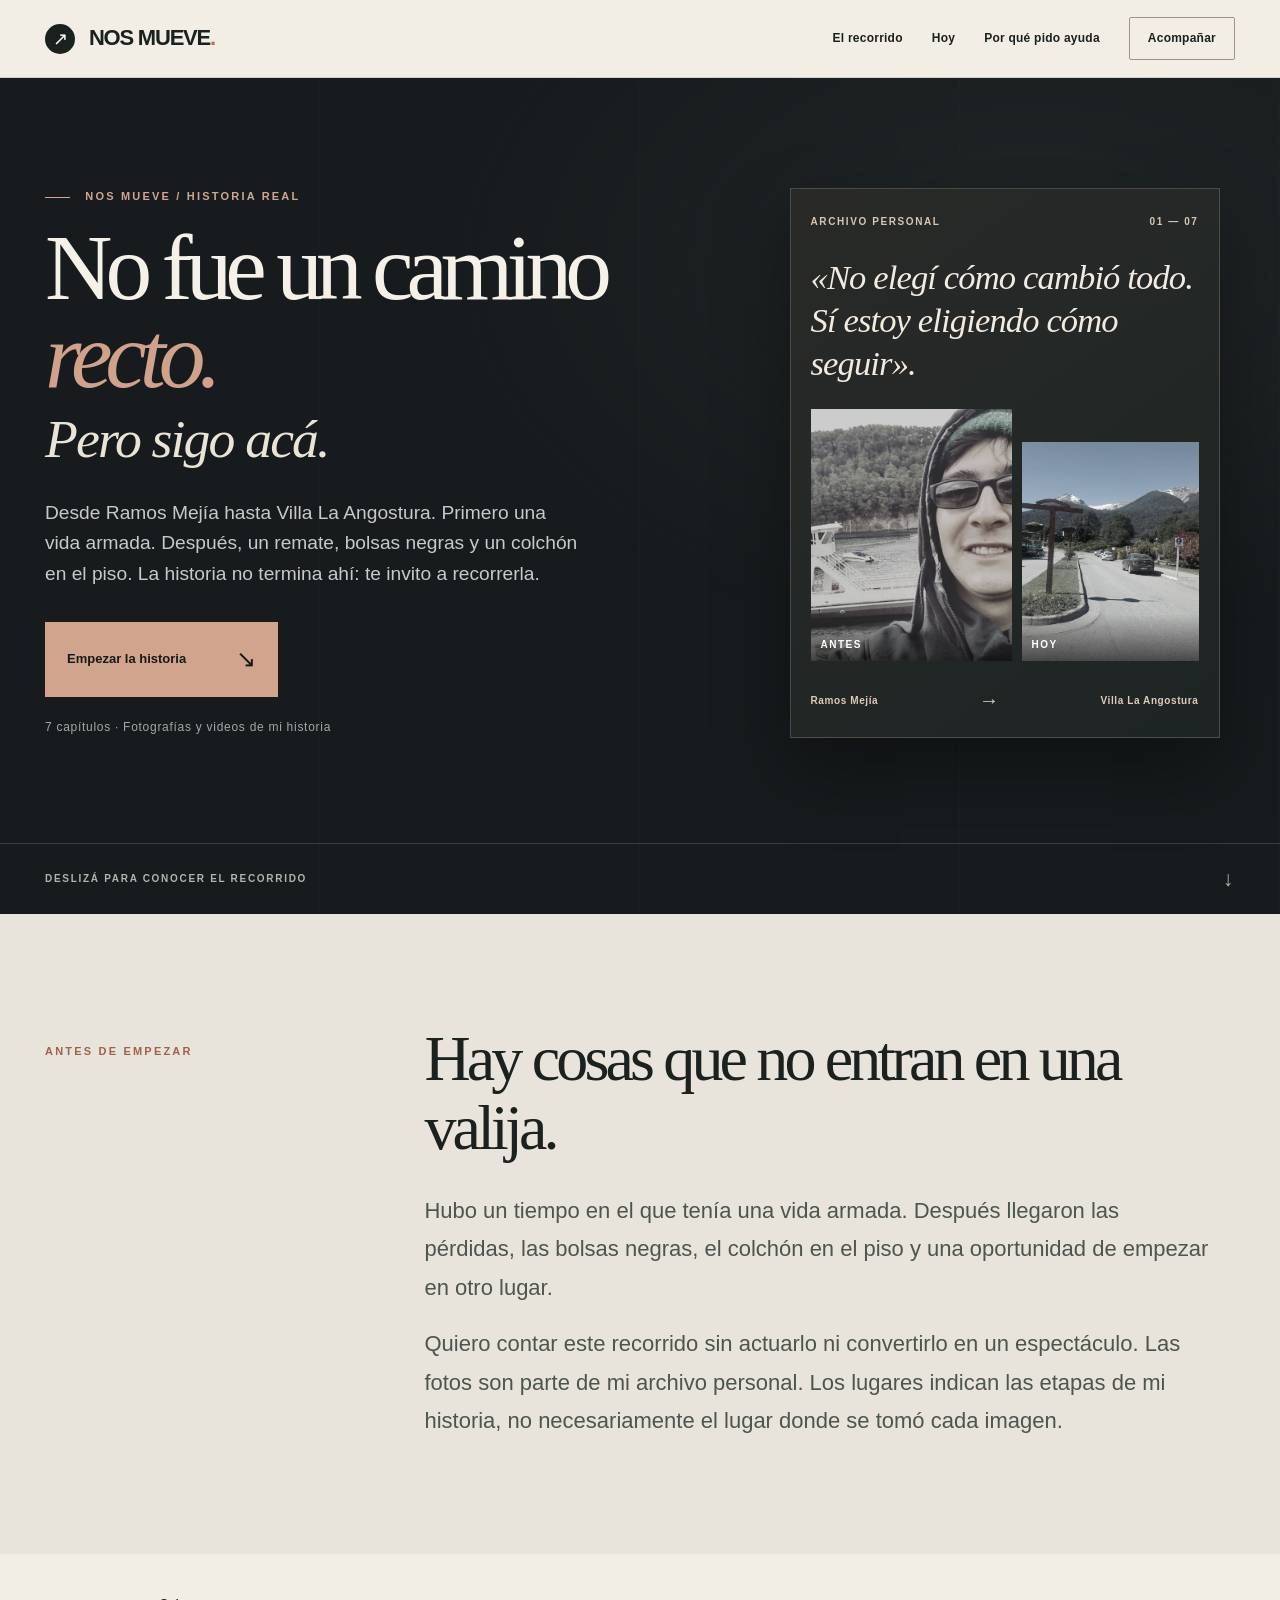
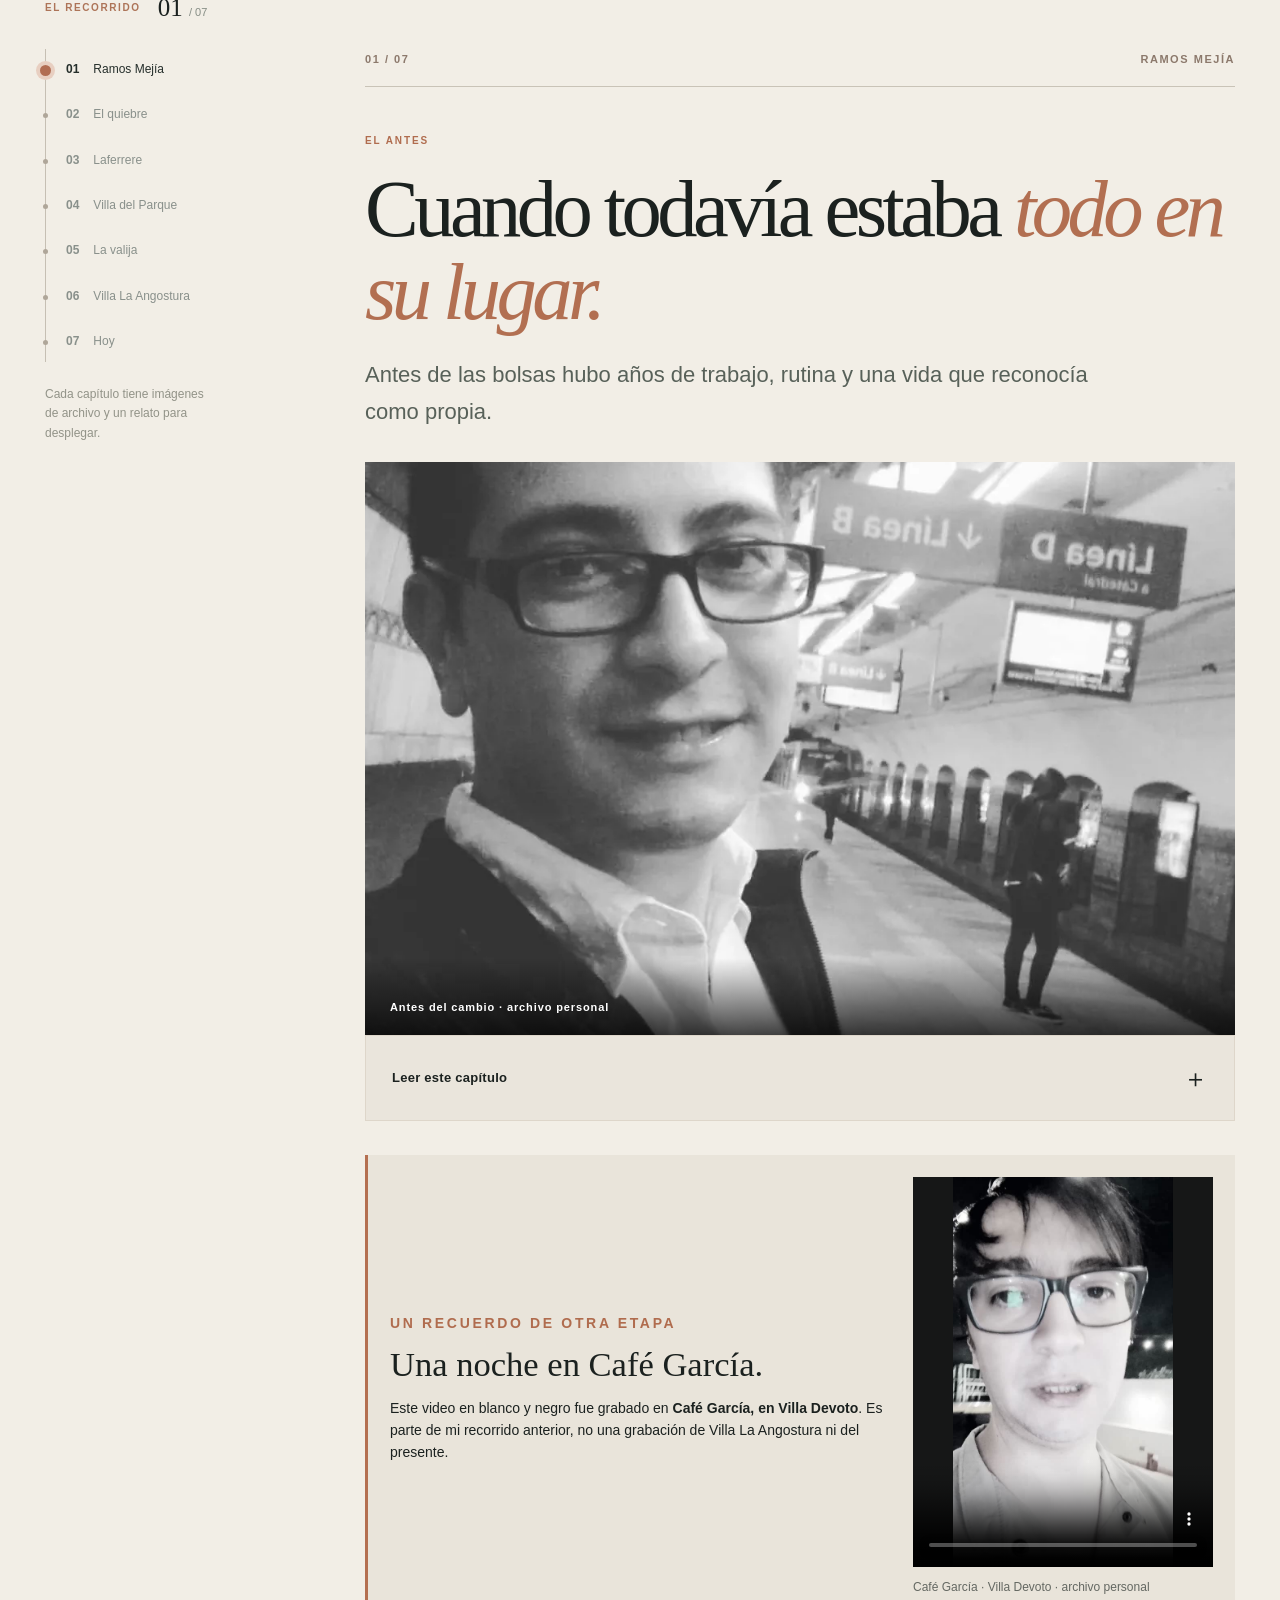
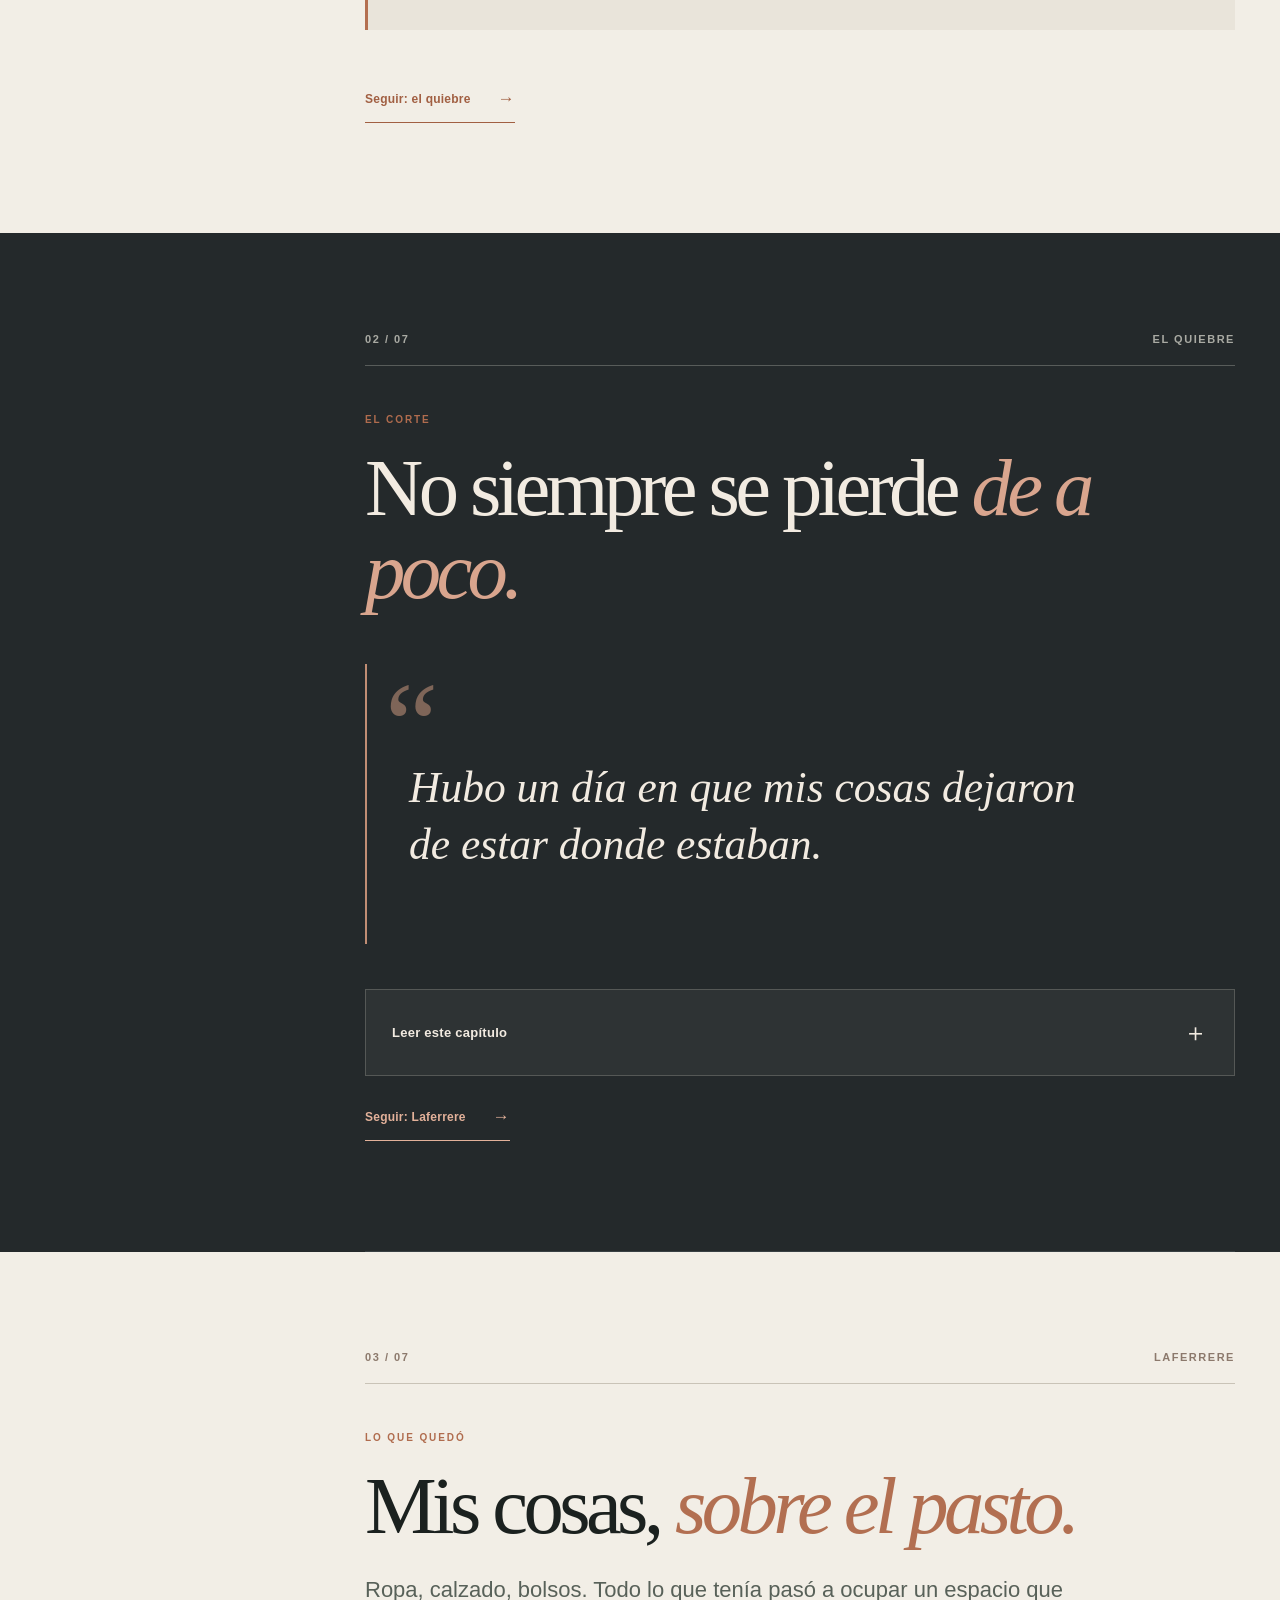
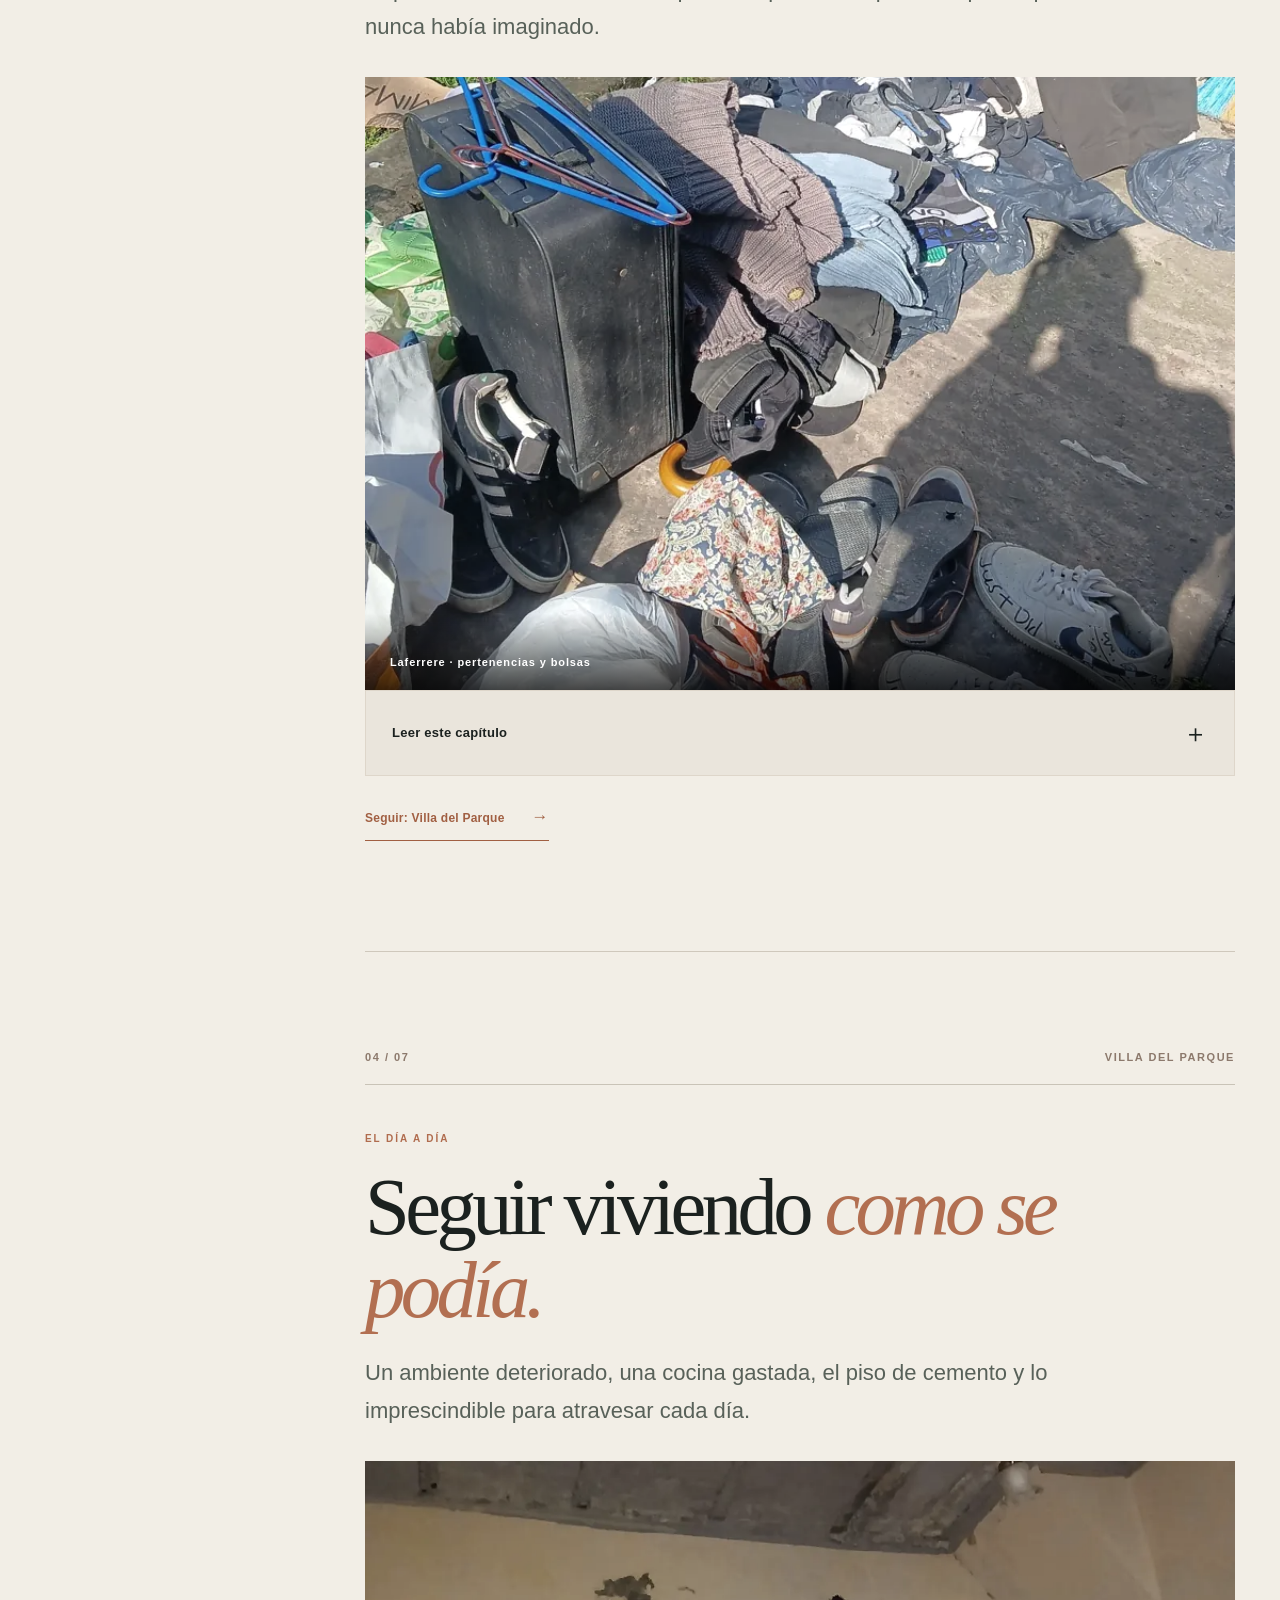
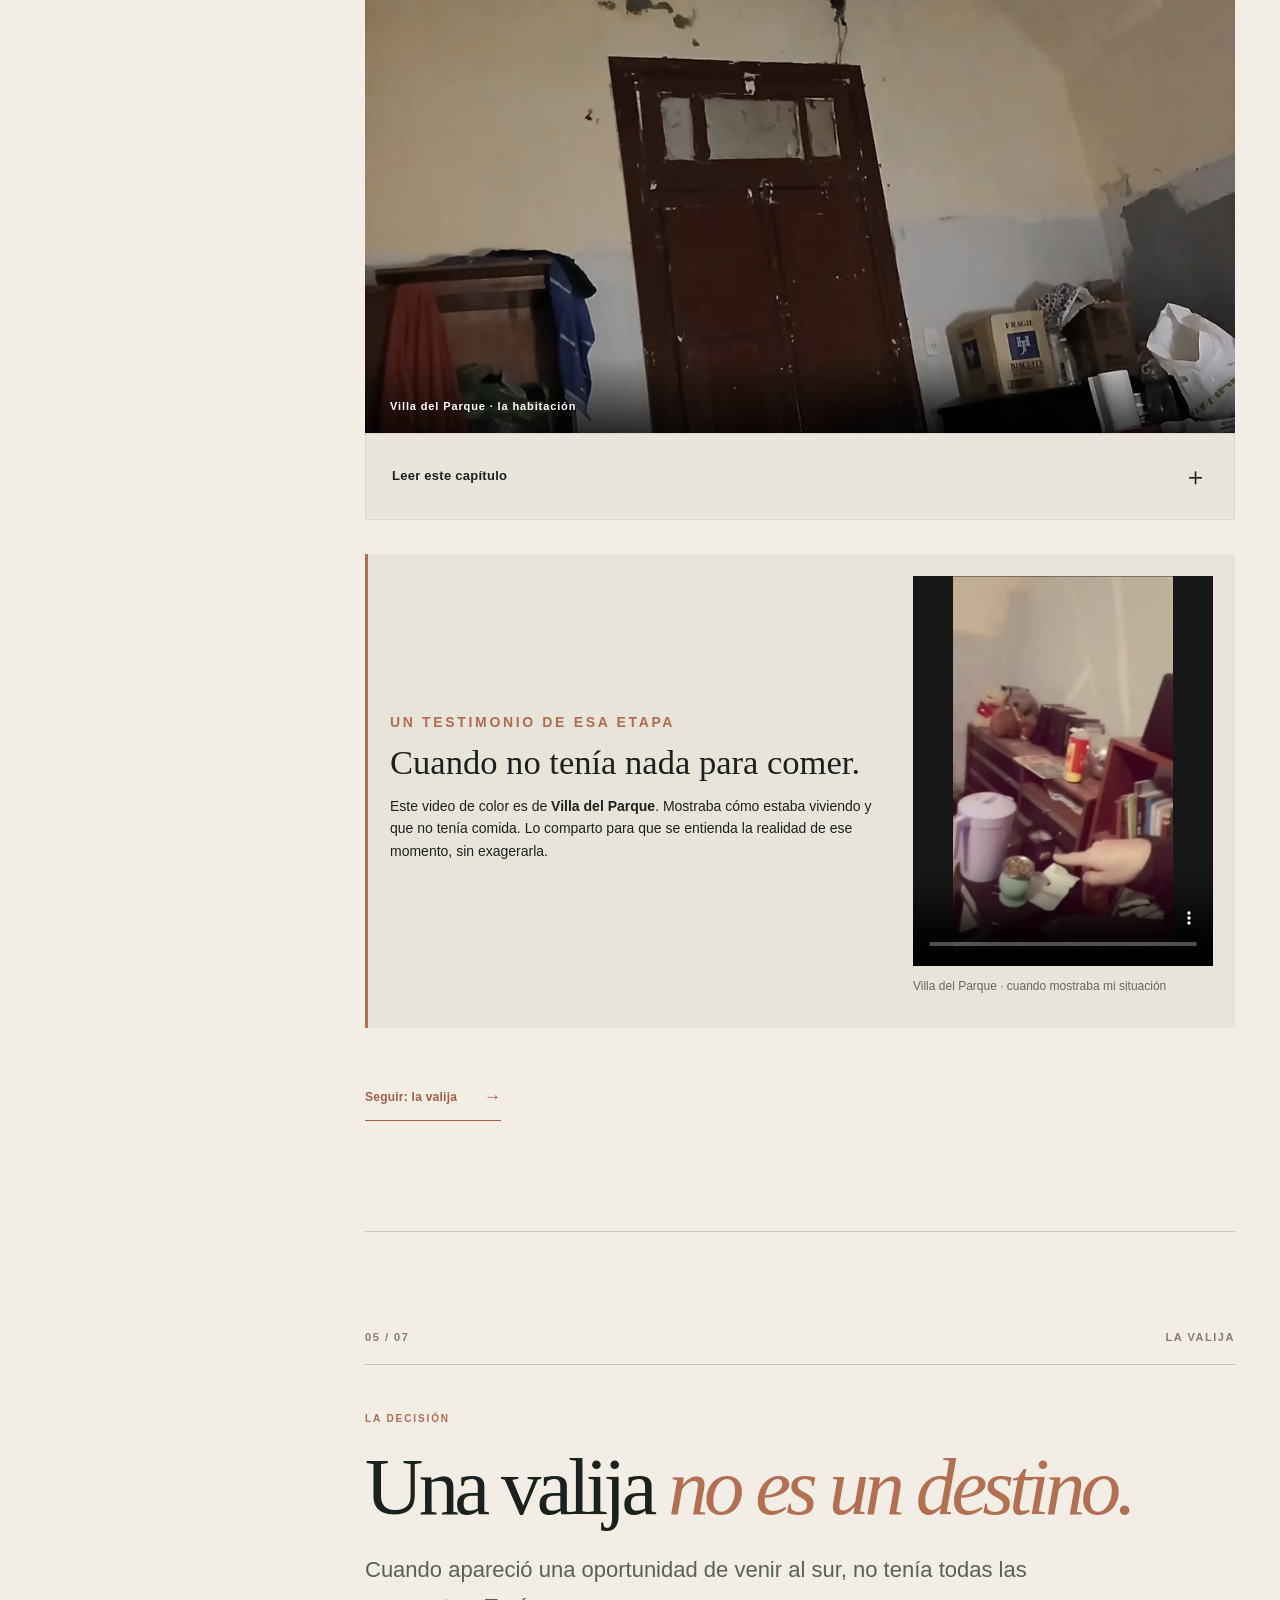
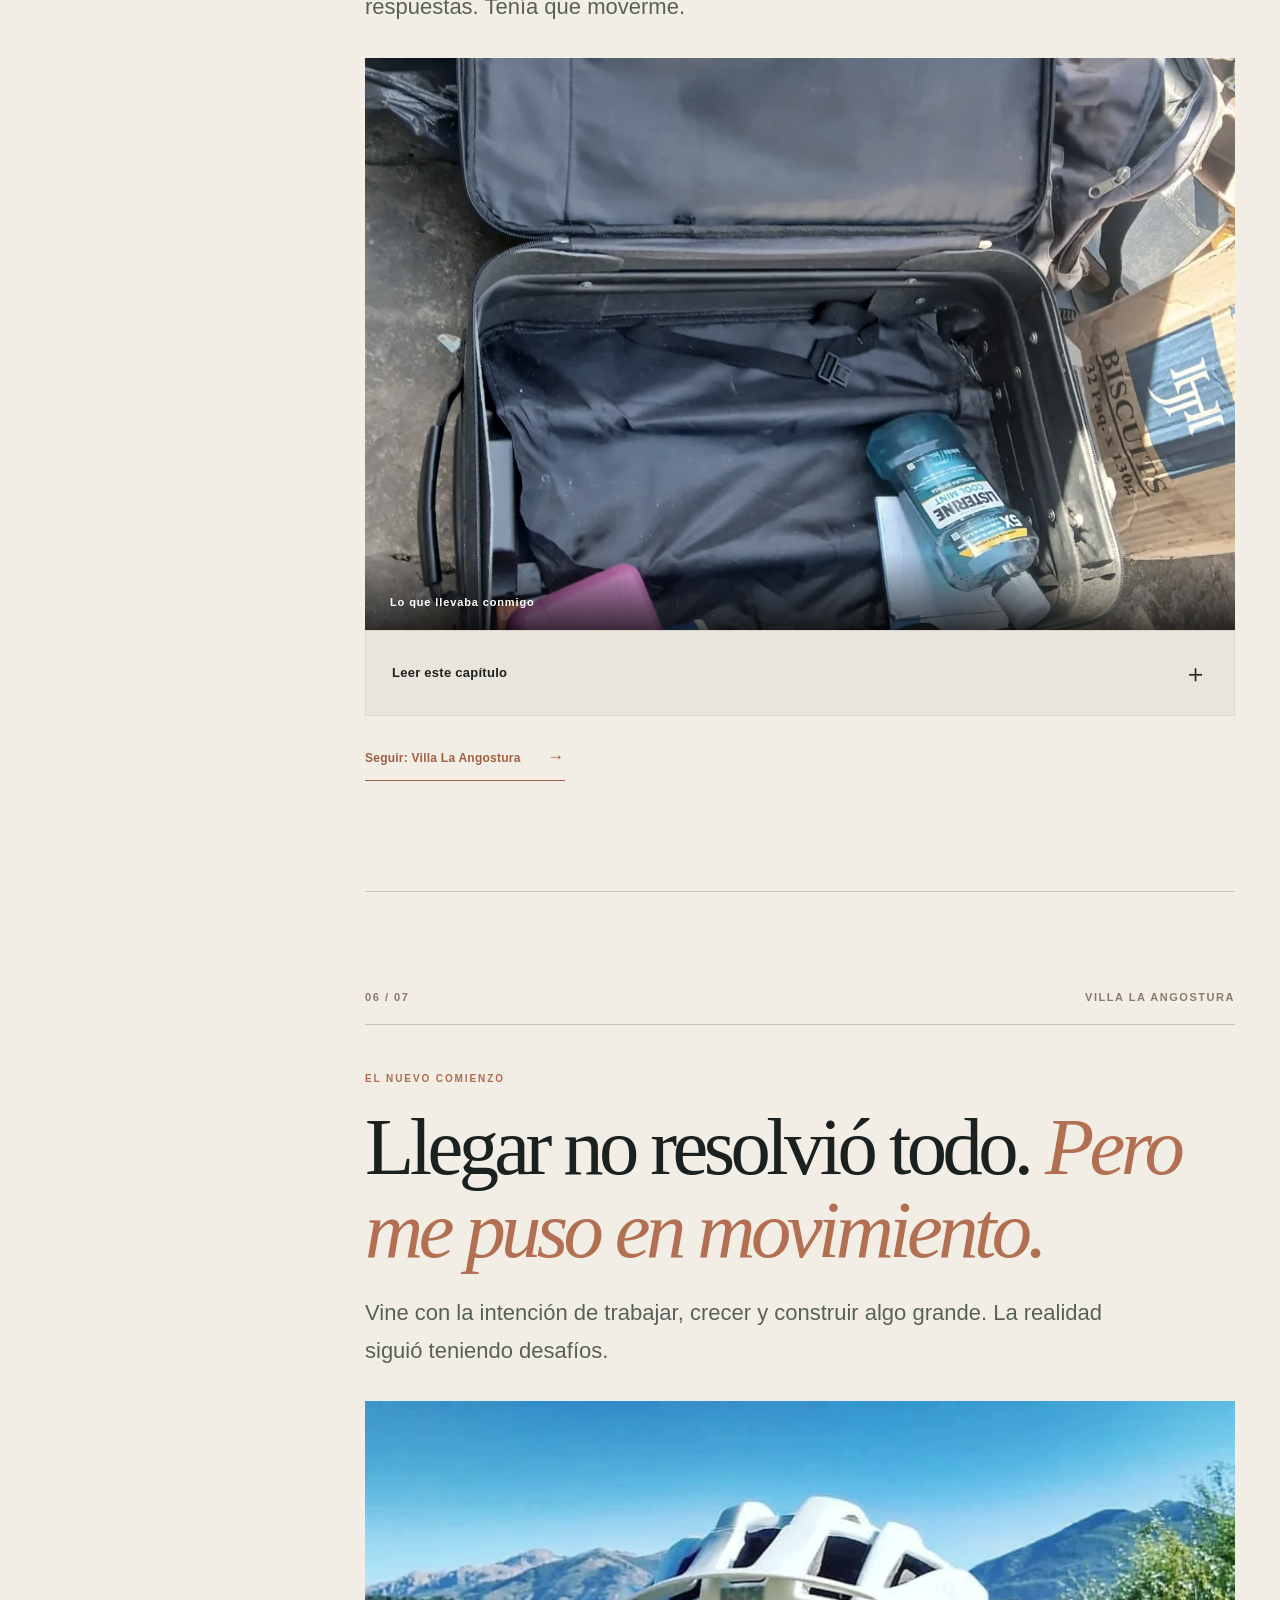
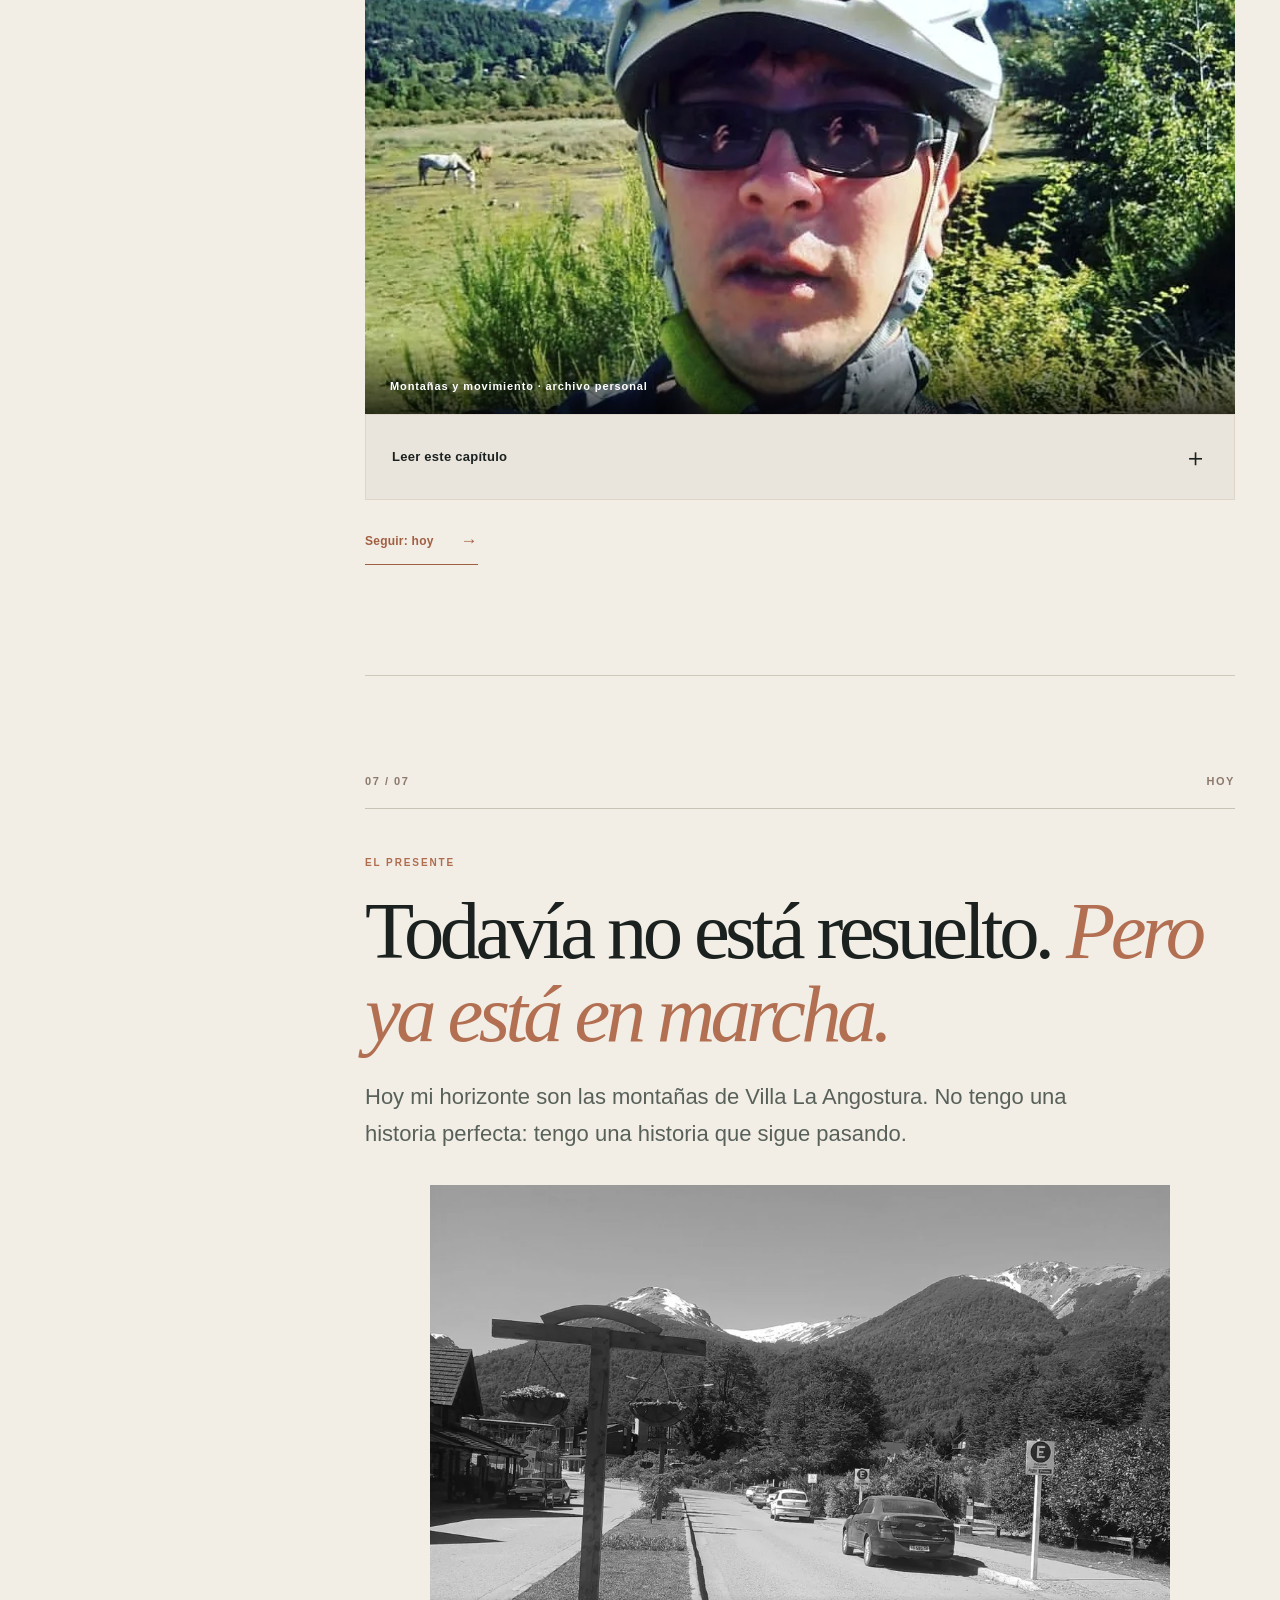
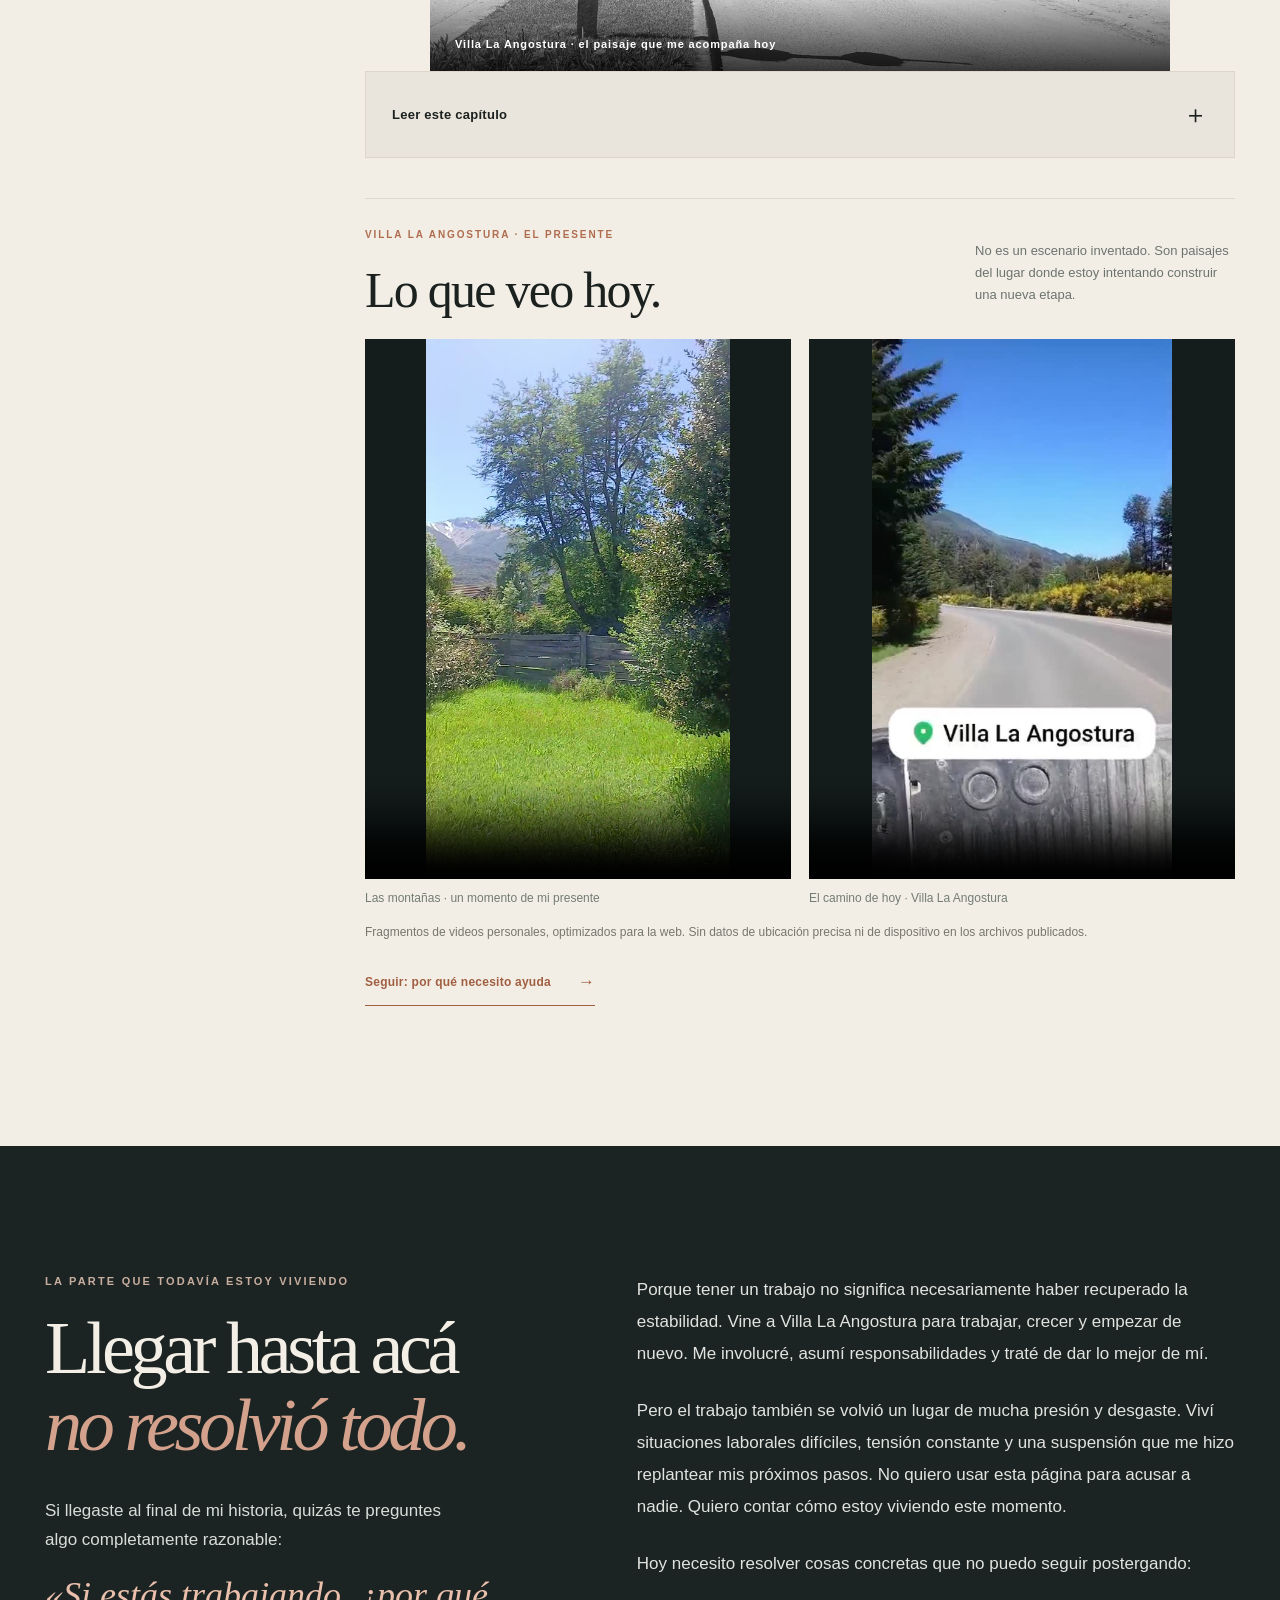
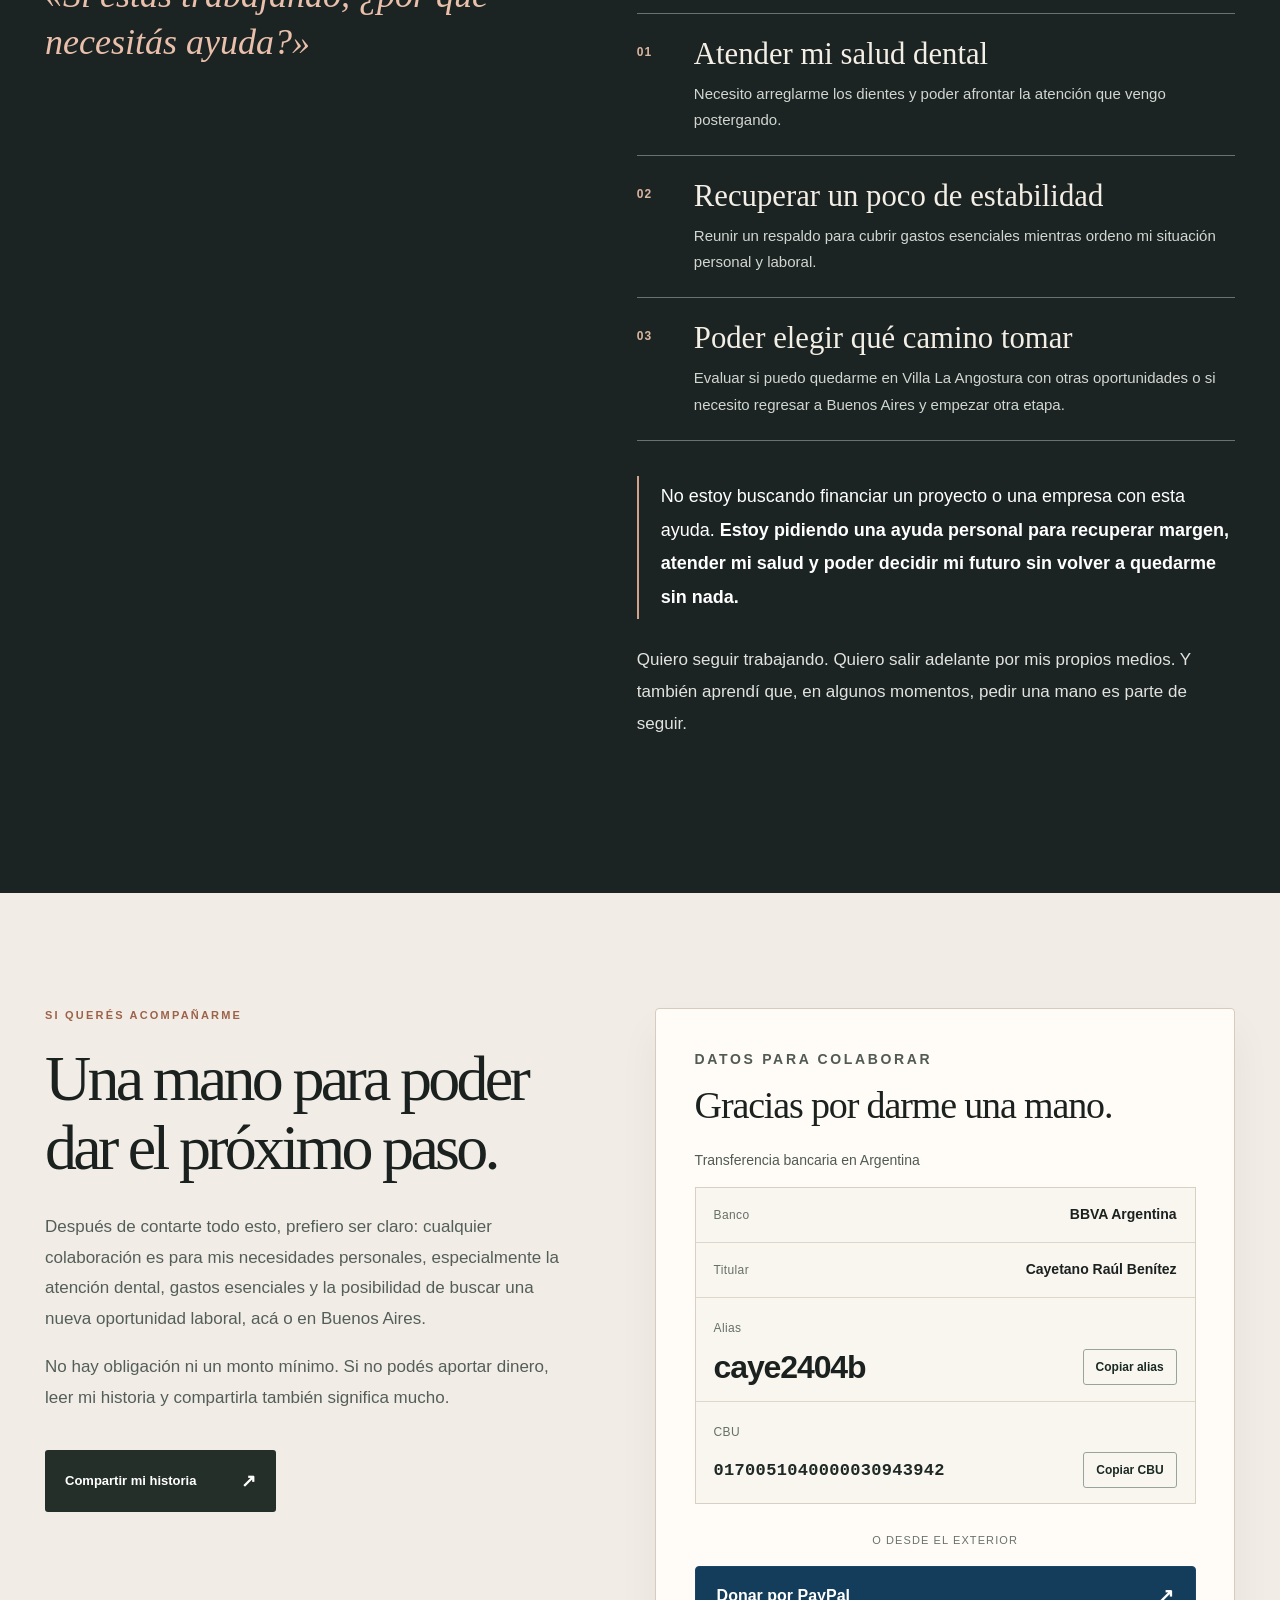
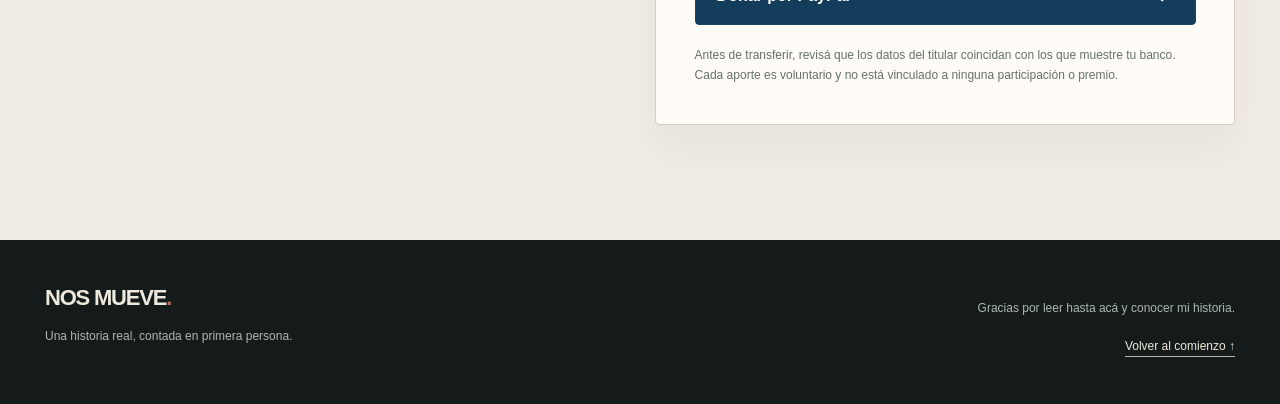
==== commit fb539ba0: "Aclarar destino personal de aportes sin referencias a sorteos" ====
--- a/index.html
+++ b/index.html
@@ -195,7 +195,7 @@
           <div class="need"><span class="need-num">02</span><div><h3>Recuperar un poco de estabilidad</h3><p>Reunir un respaldo para cubrir gastos esenciales mientras ordeno mi situación personal y laboral.</p></div></div>
           <div class="need"><span class="need-num">03</span><div><h3>Poder elegir qué camino tomar</h3><p>Evaluar si puedo quedarme en Villa La Angostura con otras oportunidades o si necesito regresar a Buenos Aires y empezar otra etapa.</p></div></div>
         </div>
-        <p class="why-closure">No estoy recaudando para un sorteo ni para financiar mis proyectos tecnológicos. <strong>Estoy pidiendo una ayuda personal para recuperar margen, atender mi salud y poder decidir mi futuro sin volver a quedarme sin nada.</strong></p>
+        <p class="why-closure">No estoy buscando financiar un proyecto o una empresa con esta ayuda. <strong>Estoy pidiendo una ayuda personal para recuperar margen, atender mi salud y poder decidir mi futuro sin volver a quedarme sin nada.</strong></p>
         <p>Quiero seguir trabajando. Quiero salir adelante por mis propios medios. Y también aprendí que, en algunos momentos, pedir una mano es parte de seguir.</p>
       </div>
     </div>
--- a/styles.css
+++ b/styles.css
@@ -48,3 +48,47 @@
 .today-mountains{max-width:740px;margin-left:auto;margin-right:auto}
 .today-mountains img{object-position:center 54%}
 @media(max-width:650px){.nature-videos video{max-height:440px}}
+
+/* NOS MUEVE — Personal narrative and donation section, Nov 2026 */
+.why-section{background:#1c2423;color:#f4efe6;padding:clamp(85px,10vw,150px) 0}
+.why-layout{display:grid;grid-template-columns:minmax(0,0.9fr) minmax(0,1.1fr);gap:clamp(30px,8vw,116px);align-items:start}
+.why-intro{position:sticky;top:105px}
+.why-intro .kicker{color:#c7ae9f}
+.why-intro h2{font:normal clamp(50px,5.8vw,83px)/1.04 var(--serif);letter-spacing:-.06em;max-width:620px;margin:15px 0 33px}
+.why-intro h2 em{font-style:italic;color:#d4a28c}
+.why-question{color:#d7ded9;max-width:430px;font-size:17px;line-height:1.7}
+.why-direct{font:italic clamp(23px,3.1vw,36px)/1.3 var(--serif);color:#eac0ac;max-width:490px}
+.why-body>p{font-size:17px;line-height:1.88;color:#e1e3df;margin:0 0 25px}
+.why-body .why-closure{border-left:2px solid #d3a28a;padding:4px 0 4px 22px;color:#fff;font-size:18px}
+.why-body strong{font-weight:700;color:#fff}
+.needs{border-top:1px solid #69726d;margin:33px 0 35px}
+.need{display:grid;grid-template-columns:37px minmax(0,1fr);gap:20px;padding:22px 0;border-bottom:1px solid #69726d}
+.need-num{font-size:12px;letter-spacing:.08em;color:#dbb6a1;font-weight:800;padding-top:6px}
+.need h3{font:normal clamp(23px,2.4vw,31px)/1.2 var(--serif);margin:0 0 8px}
+.need p{font-size:15px;color:#d1d6d1;line-height:1.75;margin:0}
+.support{padding:clamp(72px,9vw,128px) 0;background:#f1ede6}
+.support-layout{grid-template-columns:minmax(0,.92fr) minmax(0,1fr);gap:clamp(28px,6vw,94px)}
+.support-story h2{font-size:clamp(40px,5vw,68px);margin-bottom:29px}
+.support-story p:not(.kicker){font-size:17px;color:#4b544e;line-height:1.8;margin-bottom:18px}
+.support-card{padding:clamp(22px,3vw,39px);border:1px solid #d6cbbd;background:#fffcf8;border-radius:4px;box-shadow:0 22px 42px #2d29200d}
+.support-card h3{font:normal clamp(28px,3vw,38px)/1.13 var(--serif);margin:0 0 22px}
+.support-card .micro-label{color:#805d50;margin:0 0 13px}
+.support-card .payment-hint{font-size:13px;color:#68716c;margin:0 0 14px}
+.bank-details{border:1px solid #d9d0c4;background:#f9f6f0;margin:0}
+.bank-row{padding:15px 18px;display:flex;align-items:baseline;justify-content:space-between;gap:15px;border-bottom:1px solid #ded6ca}
+.bank-row:last-child{border:0}
+.bank-row>span{font-size:12px;letter-spacing:.03em;color:#657066;flex:0 0 auto}
+.bank-row>strong{font-size:14px;font-weight:700;text-align:right}
+.bank-row.bank-key{display:block}
+.bank-value{display:flex;align-items:center;justify-content:space-between;flex-wrap:wrap;gap:10px;margin-top:8px}
+.bank-value strong{font-size:clamp(24px,4.4vw,32px);line-height:1.2;letter-spacing:-.035em;word-break:break-all}
+.bank-value code{font:700 clamp(13px,1.7vw,17px)/1.5 'Courier New',monospace;letter-spacing:.018em;overflow-wrap:anywhere;color:#1e2825}
+.bank-value button{border:1px solid #98a49a!important;background:transparent!important;color:#1b2923!important;border-radius:3px;min-height:36px;padding:6px 12px!important;font:700 12px var(--sans);flex-shrink:0}
+.bank-value button:hover{background:#e4ebe3!important}
+.payment-divider{font-size:11px;text-transform:uppercase;letter-spacing:.1em;color:#68726b;text-align:center;margin:27px 0 13px}
+.paypal-link{display:flex!important;align-items:center;justify-content:space-between;border:1px solid #1a4567!important;border-radius:4px!important;background:#143d5b!important;color:#fff!important;padding:17px 21px!important;font:700 16px var(--sans)!important;box-shadow:none!important;text-decoration:none}
+.paypal-link:hover{background:#205174!important}
+.support-card .support-note{font-size:12px;line-height:1.65;color:#657068;margin:21px 0 0}
+.share-button{border-radius:3px;background:#252f29}
+@media(max-width:950px){.why-layout{grid-template-columns:1fr;gap:37px}.why-intro{position:static}.why-intro h2{max-width:780px}.support-layout{grid-template-columns:1fr;gap:38px}.support-card{max-width:660px}}
+@media(max-width:740px){.why-section{padding:75px 0 85px}.why-intro h2{font-size:clamp(46px,10vw,65px)}.why-body>p{font-size:16px}.support{padding:75px 0 86px}.bank-row{padding:13px 14px}.bank-value code{font-size:clamp(12px,3.5vw,16px)}.support-story h2{font-size:clamp(39px,10vw,59px)}}
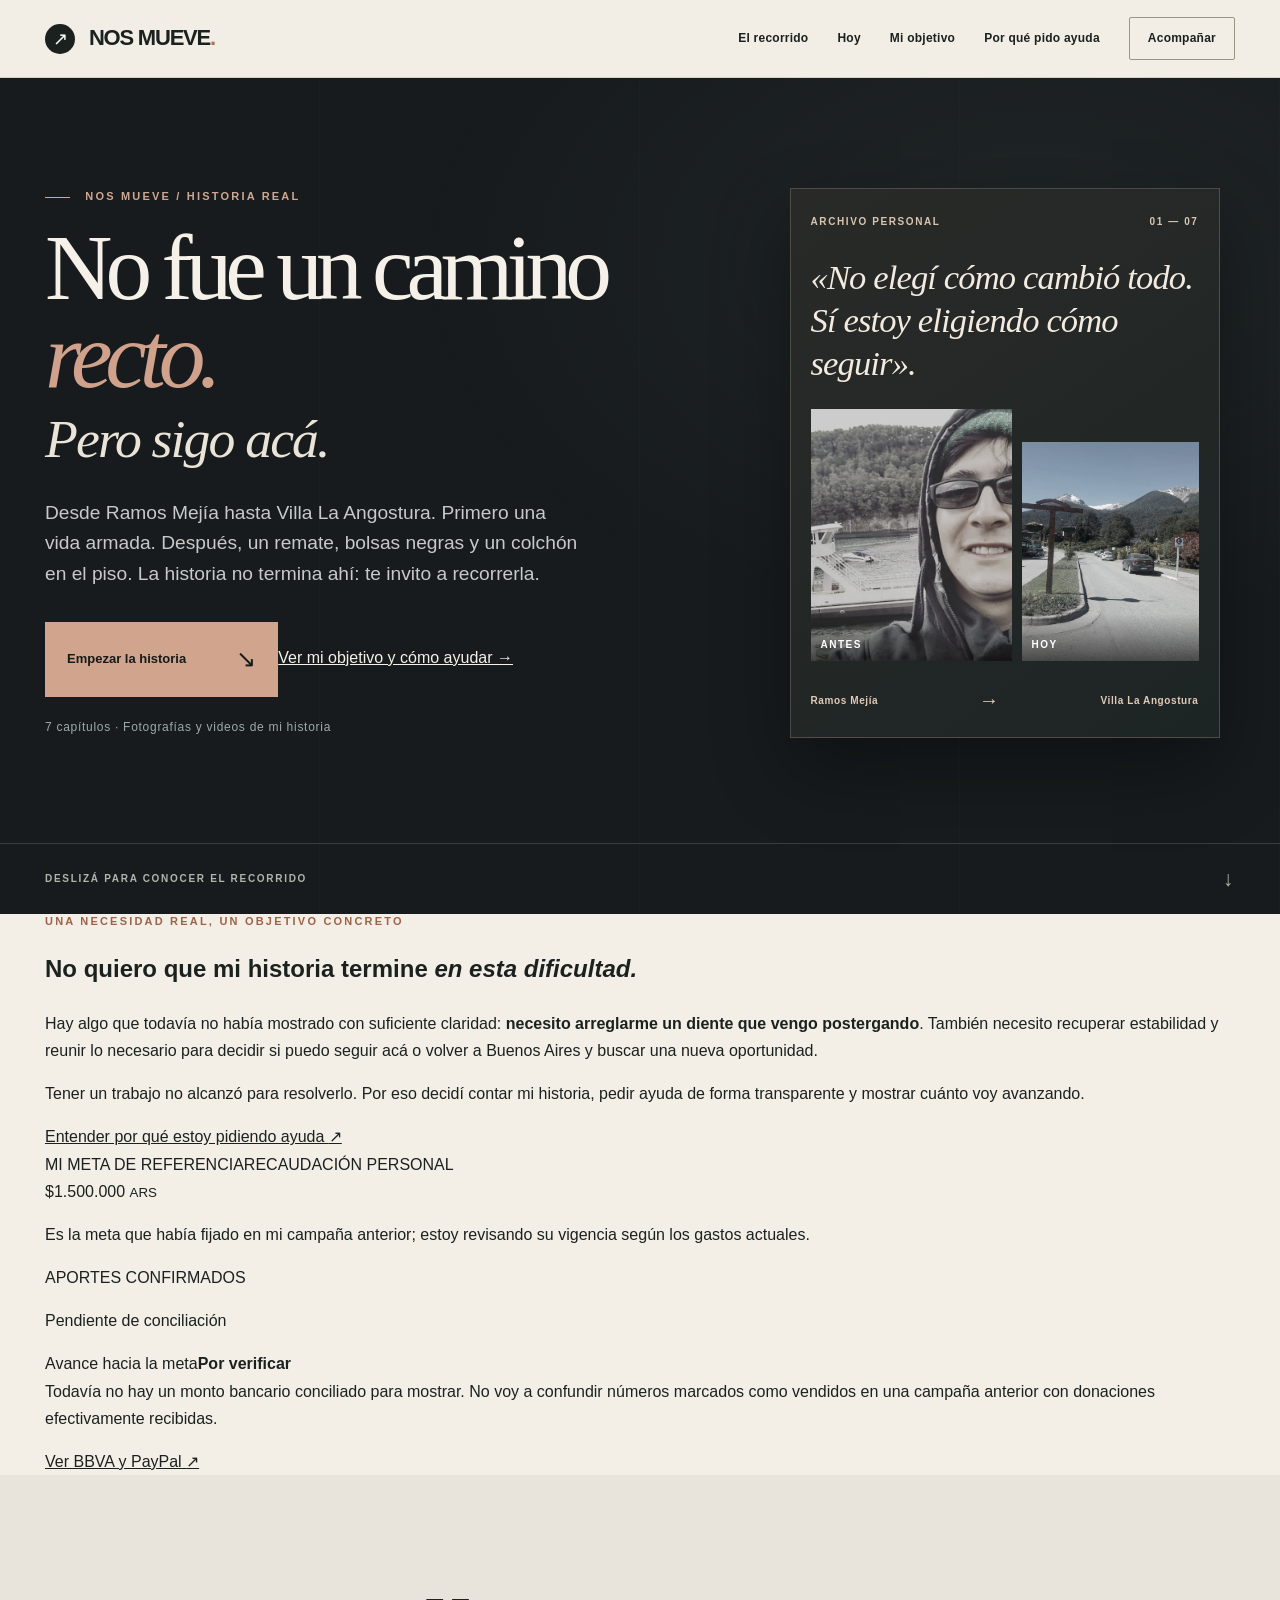
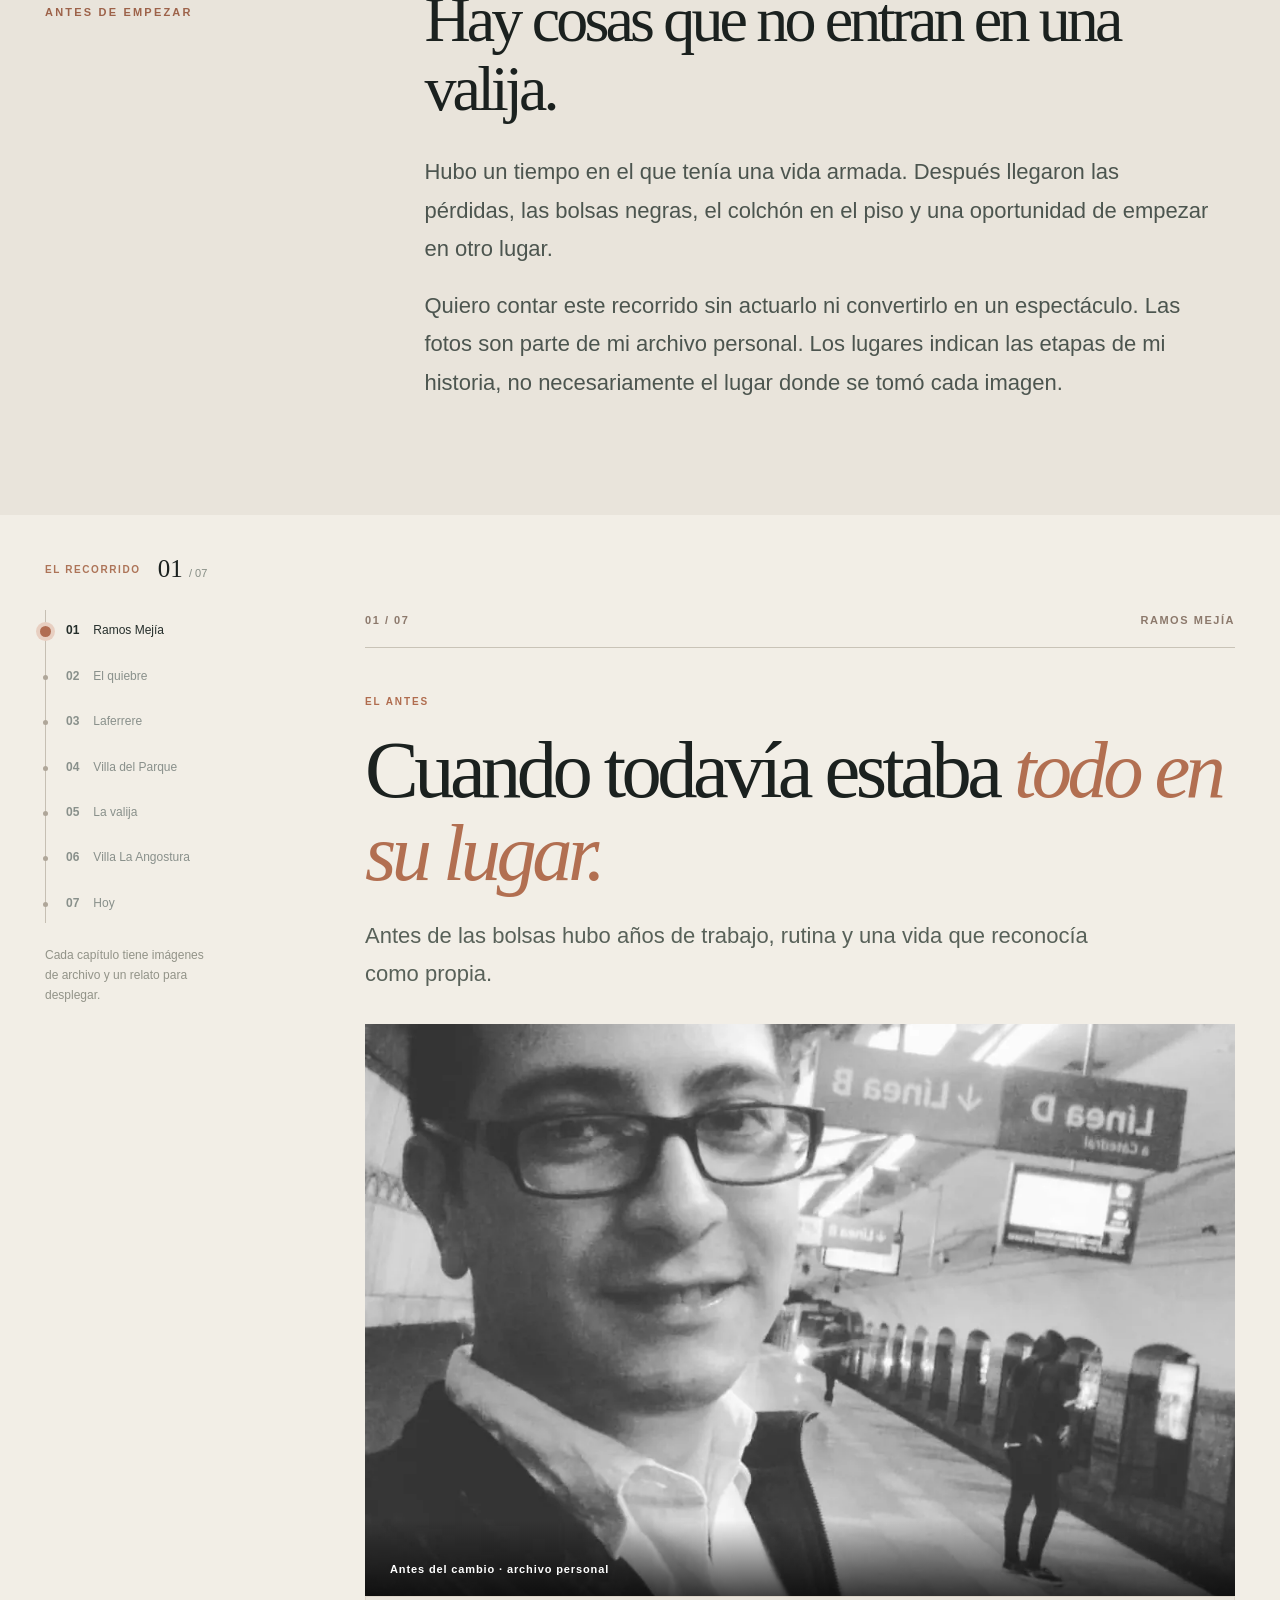
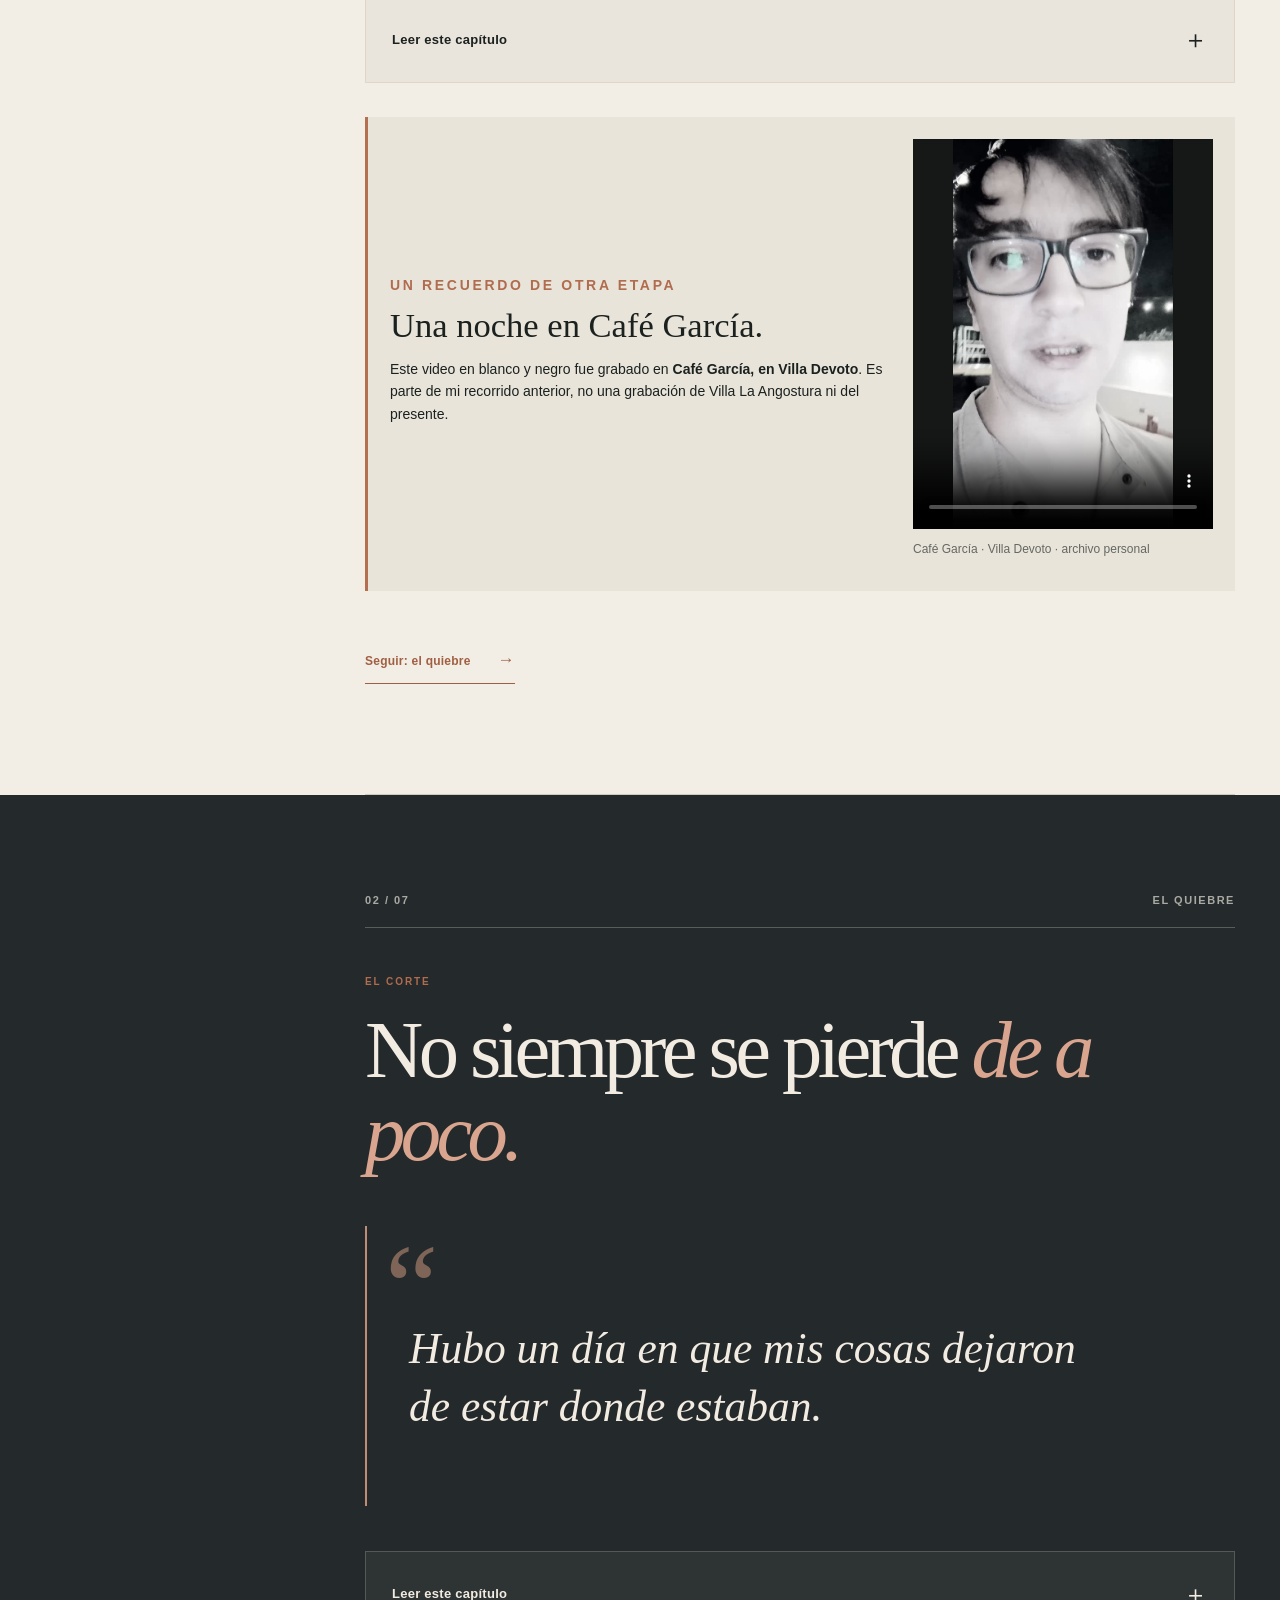
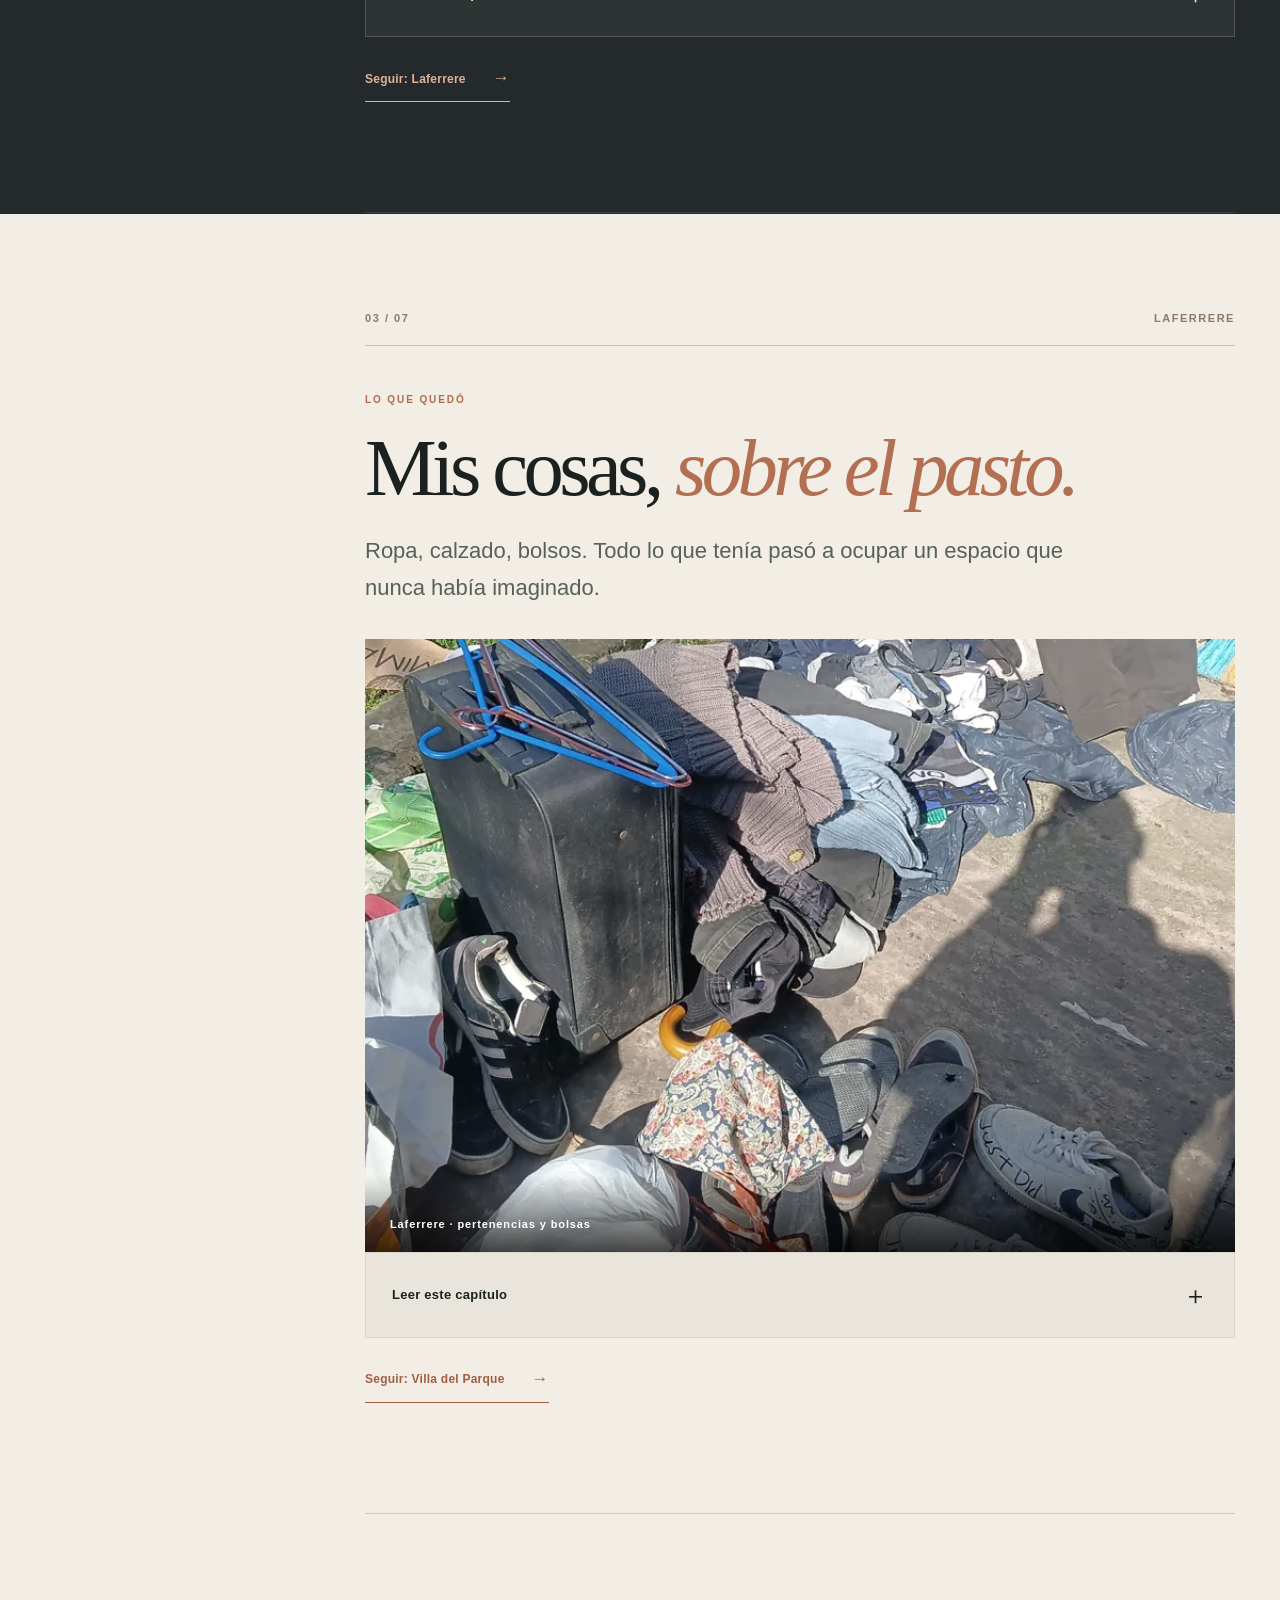
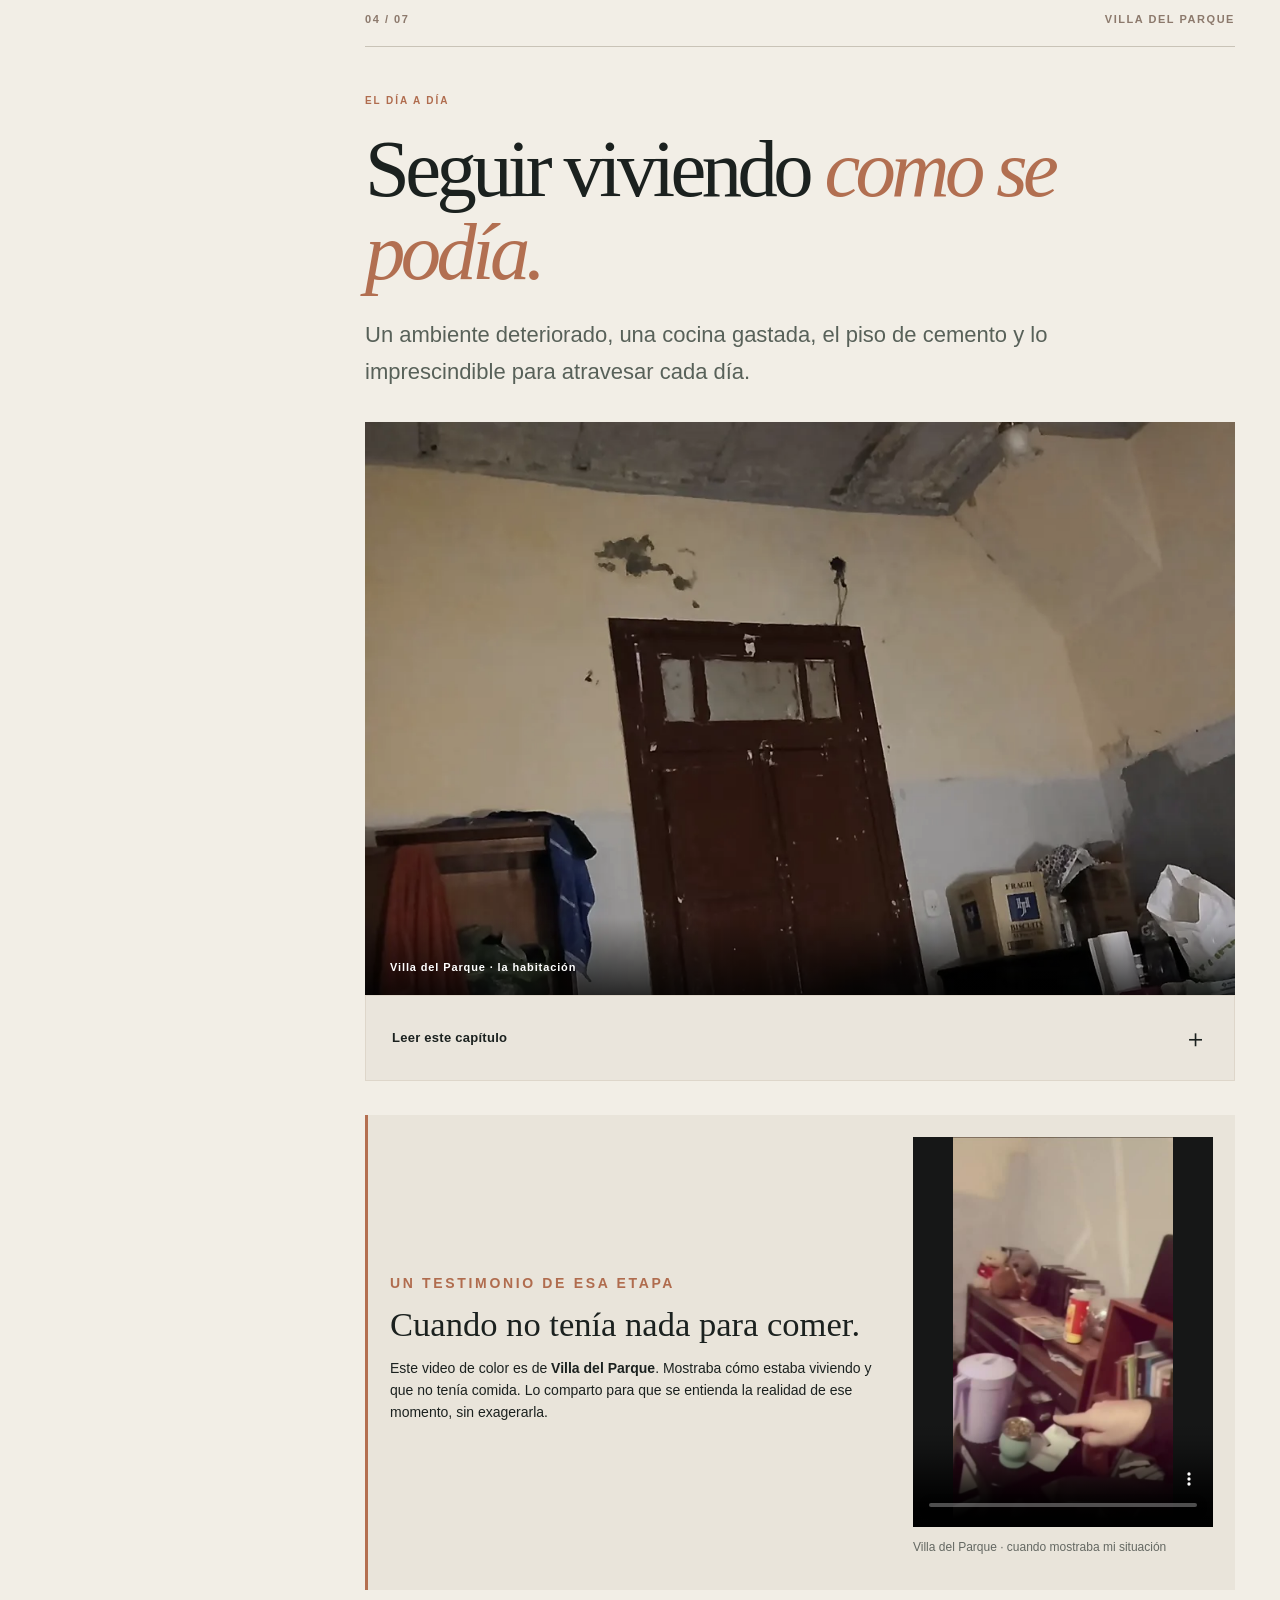
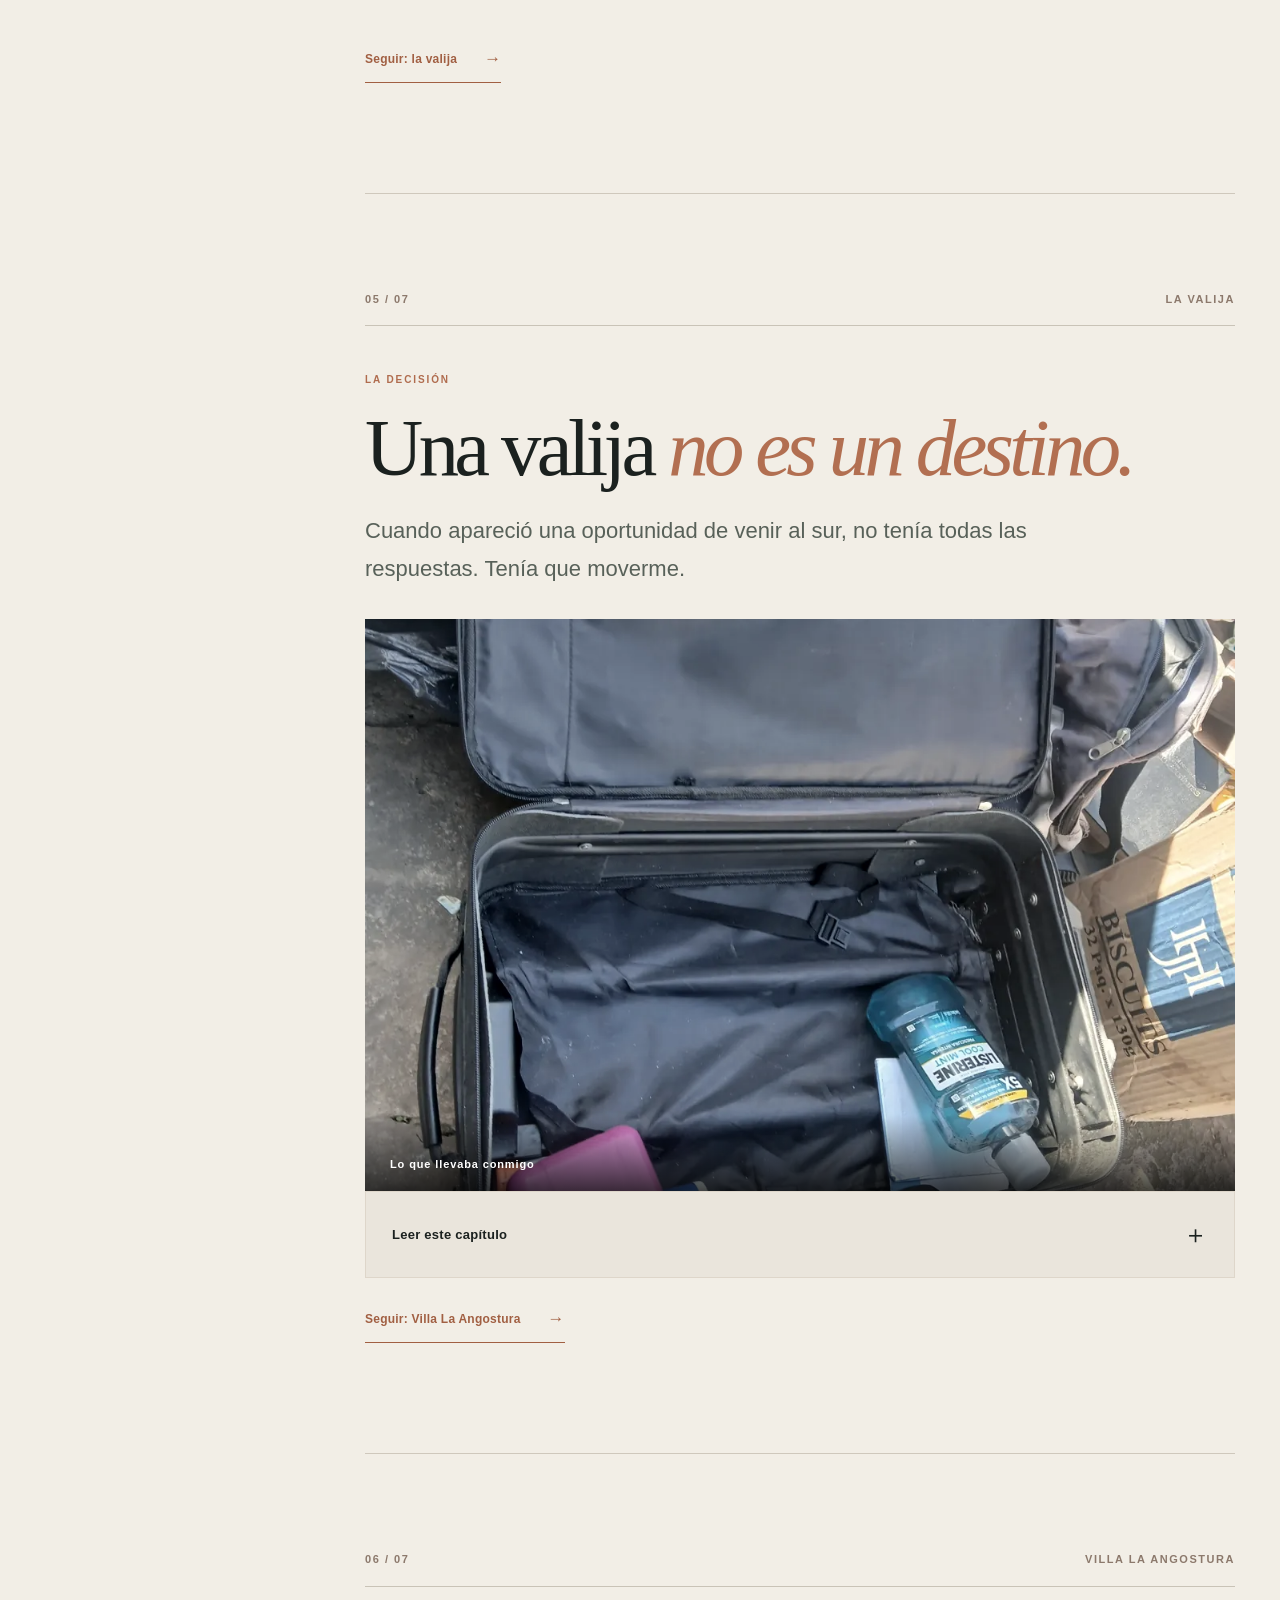
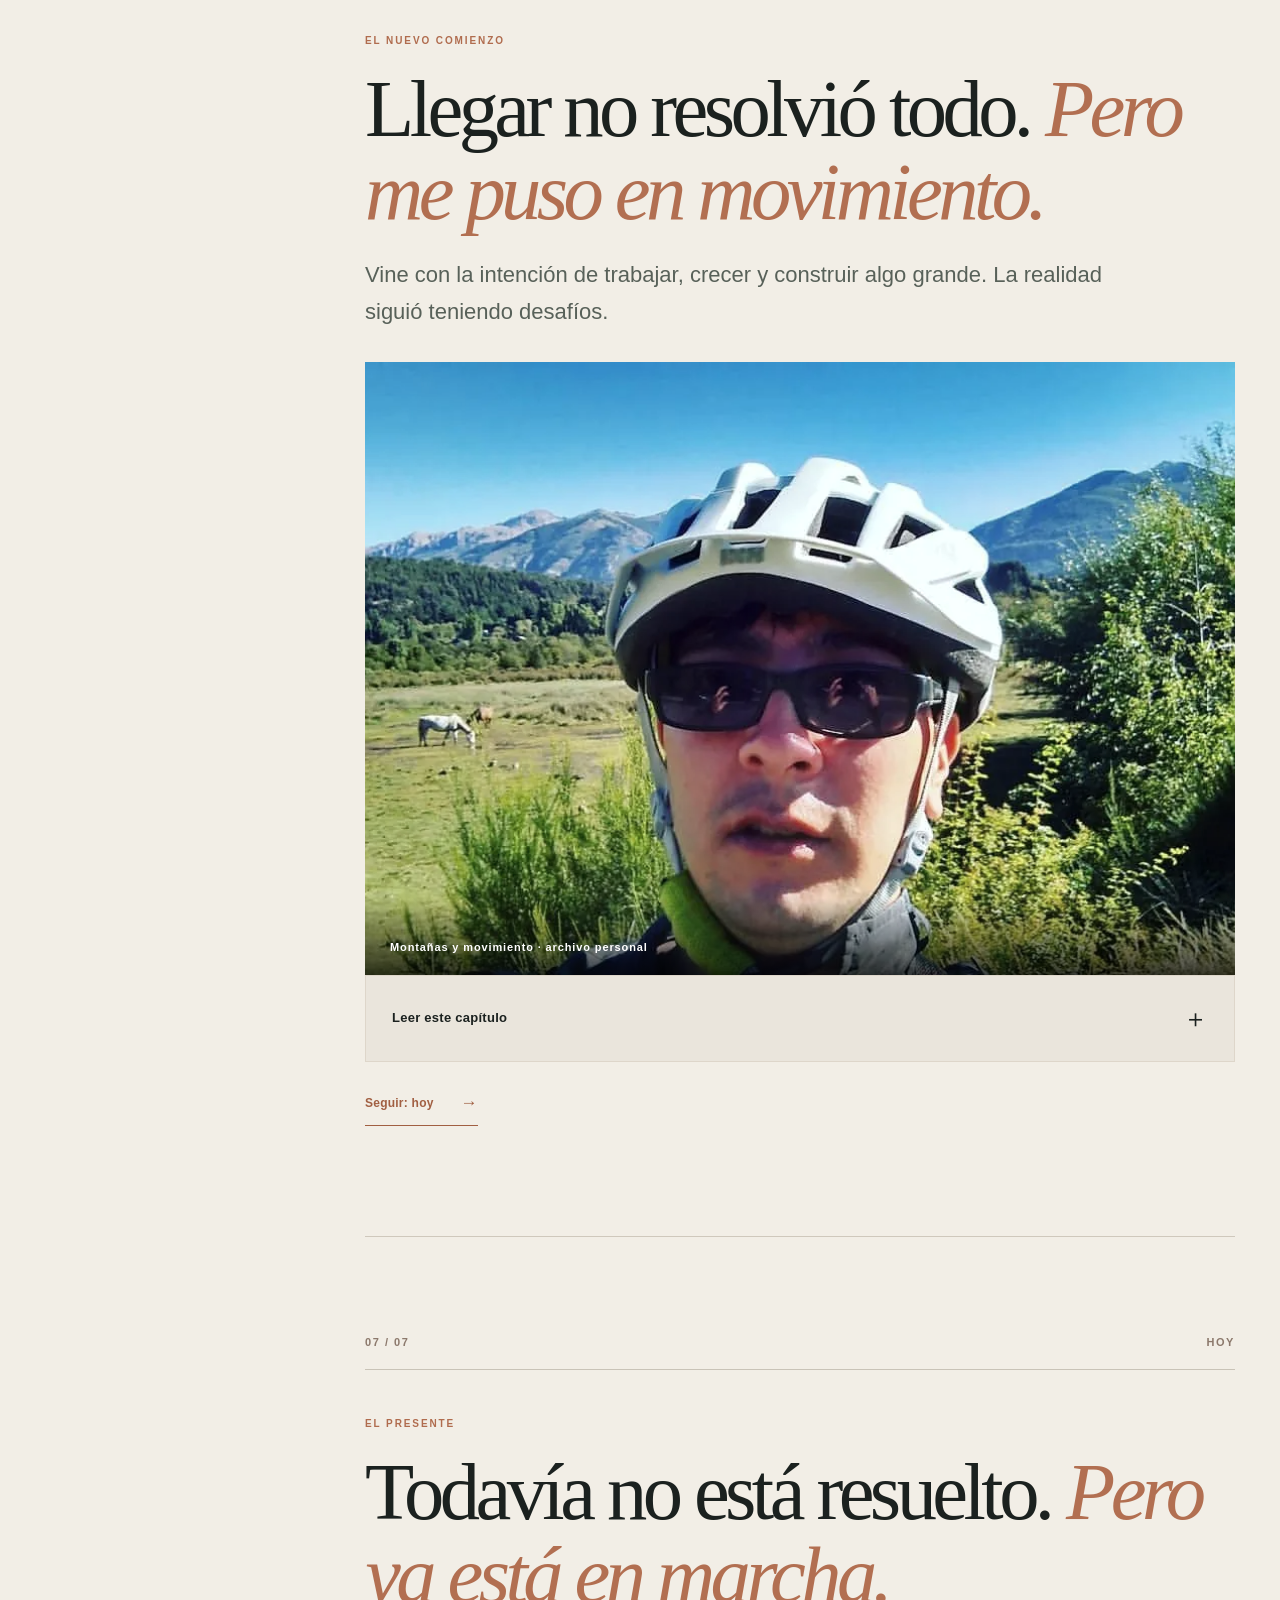
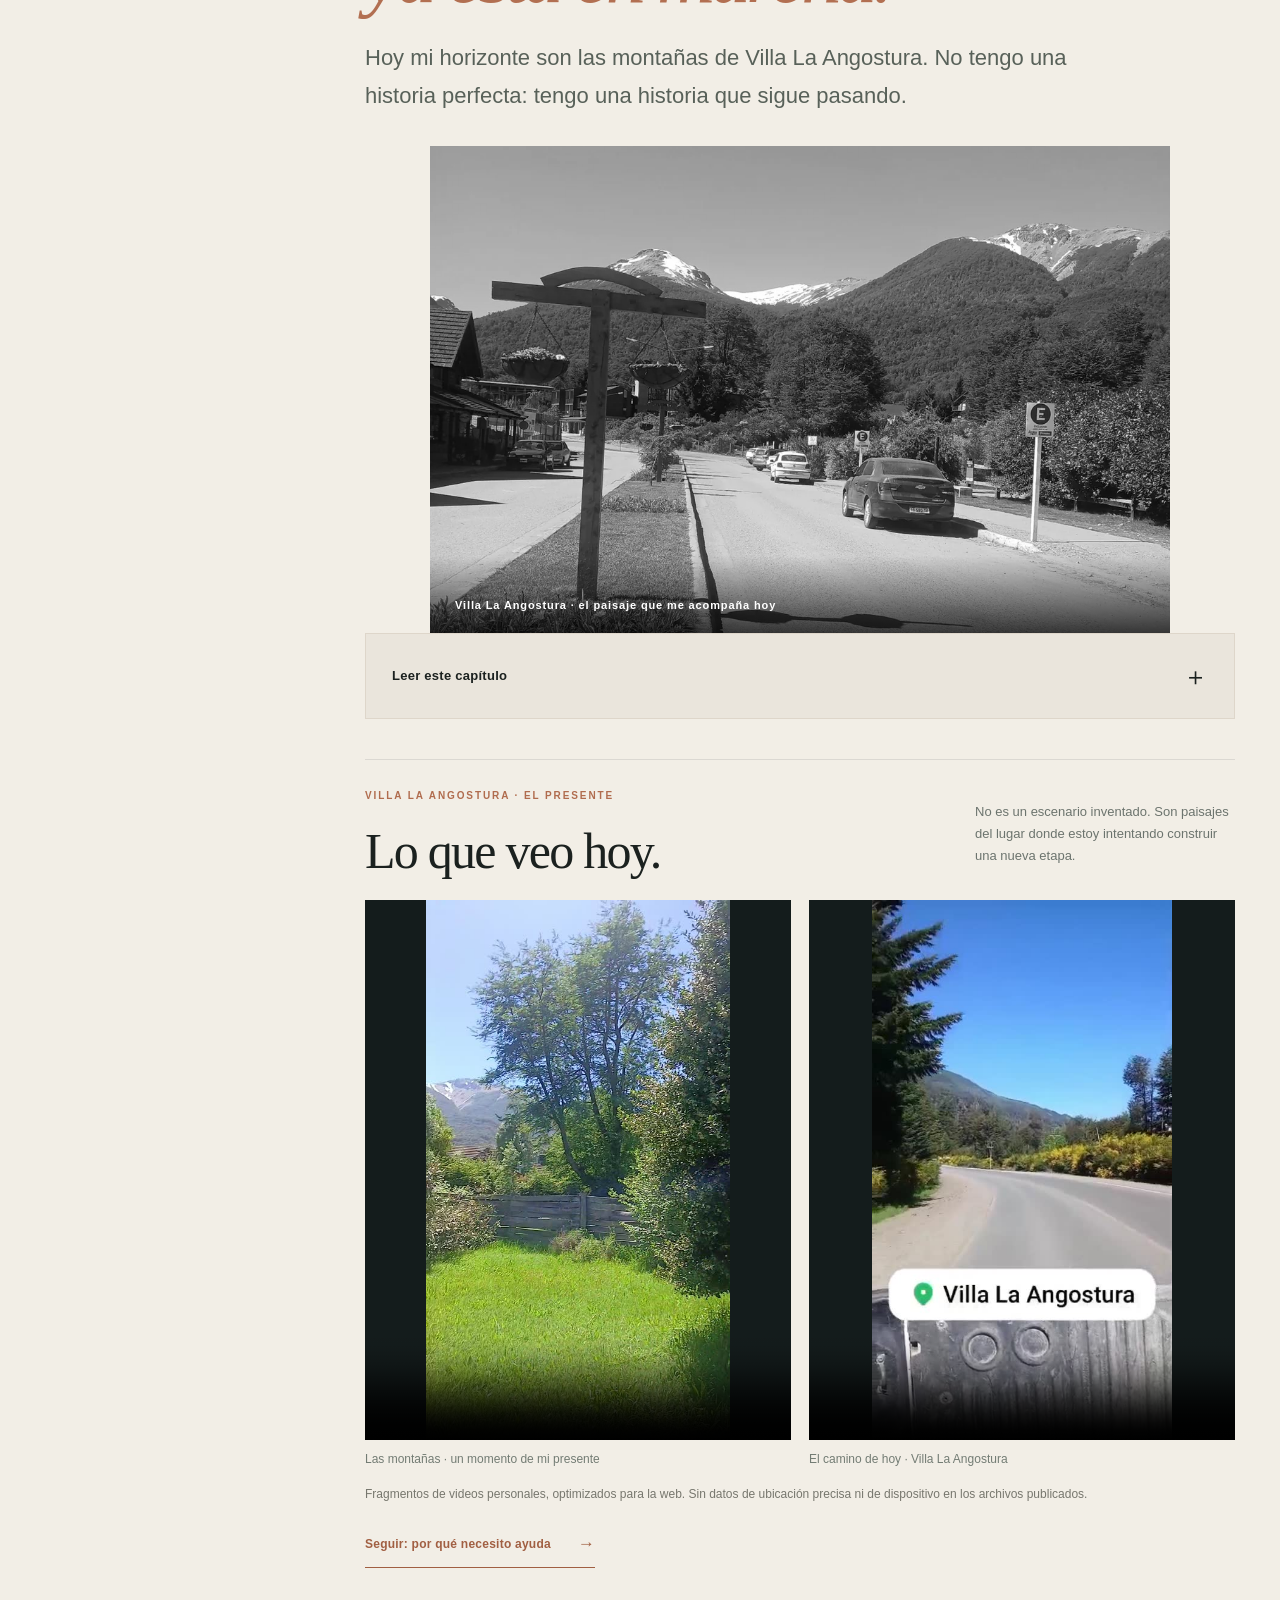
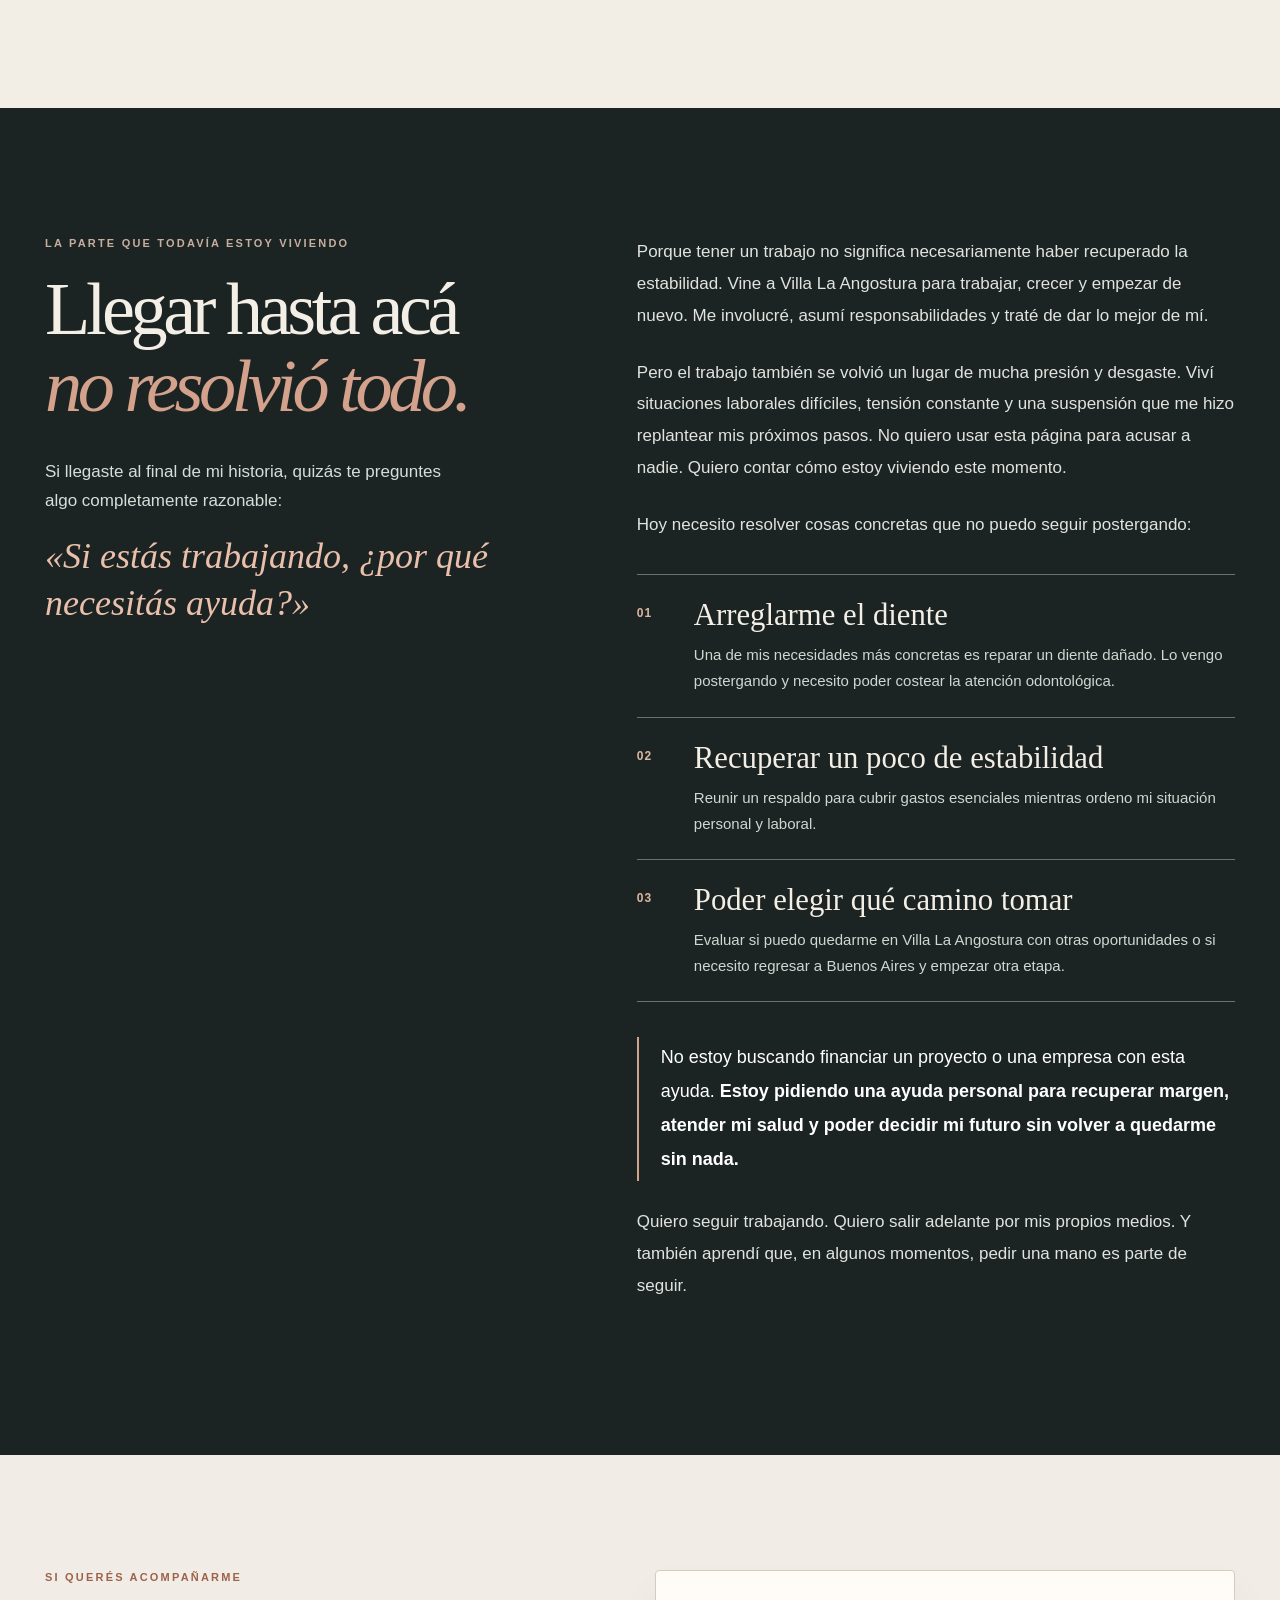
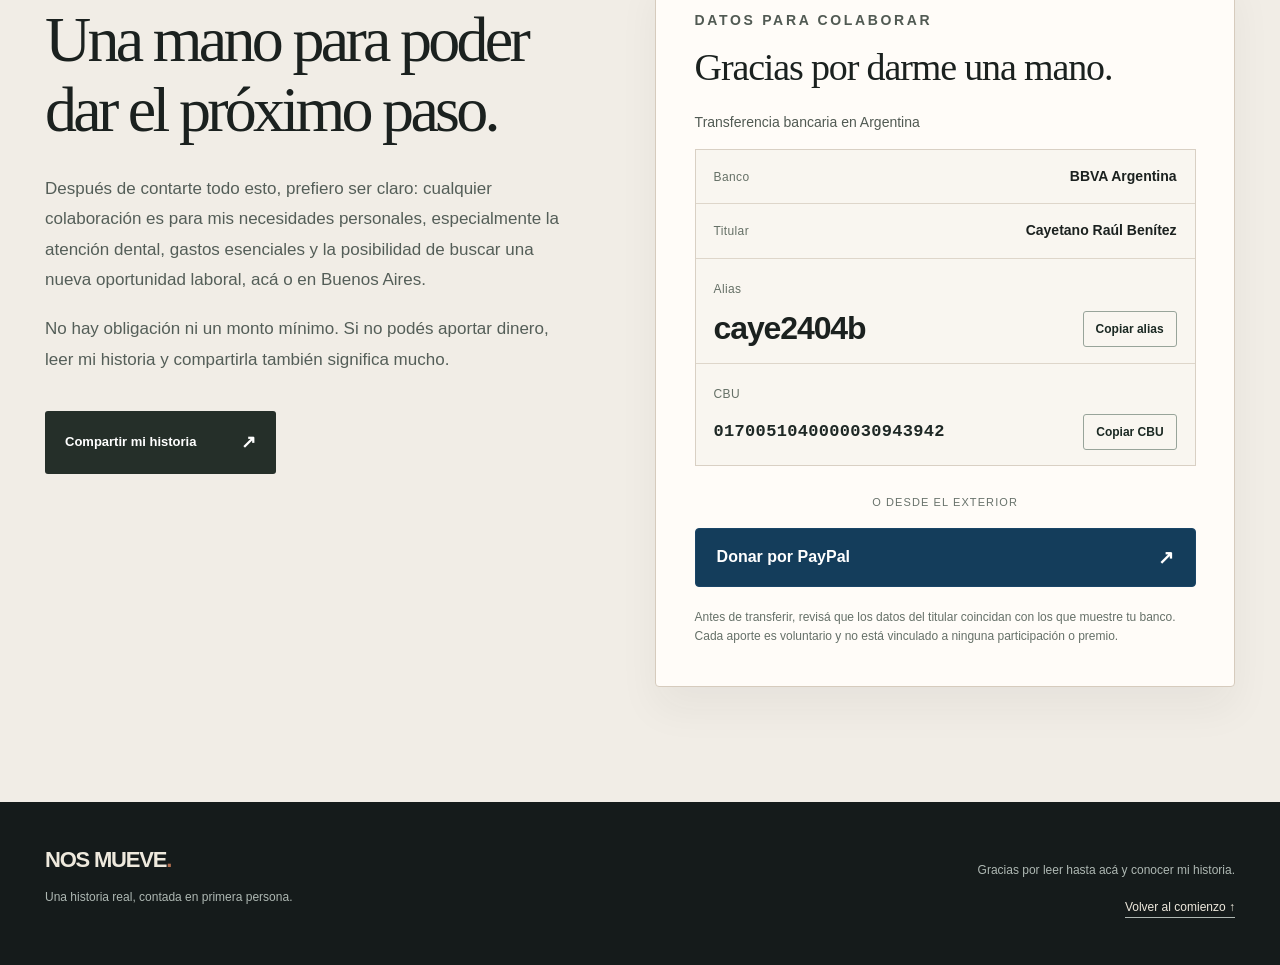
==== commit 3447d1b7: "Destacar objetivo dental y progreso público en NOS MUEVE" ====
--- a/index.html
+++ b/index.html
@@ -25,7 +25,7 @@
     <nav aria-label="Secciones" id="site-nav">
       <a href="#historia">El recorrido</a>
       <a href="#capitulo-7">Hoy</a>
-      <a href="#por-que">Por qué pido ayuda</a>
+      <a href="#mi-objetivo">Mi objetivo</a><a href="#por-que">Por qué pido ayuda</a>
       <a class="nav-support" href="#acompanar">Acompañar</a>
     </nav>
     <button type="button" class="menu-trigger" id="menu-trigger" aria-controls="site-nav" aria-expanded="false" aria-label="Abrir menú"><span></span><span></span></button>
@@ -40,7 +40,7 @@
         <h1 id="hero-title">No fue un camino <em>recto.</em></h1>
         <p class="hero-emphasis">Pero sigo acá.</p>
         <p class="hero-description">Desde Ramos Mejía hasta Villa La Angostura. Primero una vida armada. Después, un remate, bolsas negras y un colchón en el piso. La historia no termina ahí: te invito a recorrerla.</p>
-        <a class="primary-link" href="#historia">Empezar la historia <span aria-hidden="true">↘</span></a>
+        <div class="hero-links"><a class="primary-link" href="#historia">Empezar la historia <span aria-hidden="true">↘</span></a><a class="hero-help-link" href="#mi-objetivo">Ver mi objetivo y cómo ayudar →</a></div>
         <p class="reading-note">7 capítulos · Fotografías y videos de mi historia</p>
       </div>
       <div class="hero-storyboard" aria-label="Una historia contada en siete capítulos">
@@ -54,6 +54,31 @@
       </div>
     </div>
     <div class="hero-bottom"><div class="container hero-bottom-inner"><span>DESLIZÁ PARA CONOCER EL RECORRIDO</span><span aria-hidden="true">↓</span></div></div>
+  </section>
+
+  <section class="funding-overview" id="mi-objetivo" aria-labelledby="funding-title">
+    <div class="container funding-layout">
+      <div class="funding-copy">
+        <p class="kicker">UNA NECESIDAD REAL, UN OBJETIVO CONCRETO</p>
+        <h2 id="funding-title">No quiero que mi historia termine <em>en esta dificultad.</em></h2>
+        <p>Hay algo que todavía no había mostrado con suficiente claridad: <strong>necesito arreglarme un diente que vengo postergando</strong>. También necesito recuperar estabilidad y reunir lo necesario para decidir si puedo seguir acá o volver a Buenos Aires y buscar una nueva oportunidad.</p>
+        <p>Tener un trabajo no alcanzó para resolverlo. Por eso decidí contar mi historia, pedir ayuda de forma transparente y mostrar cuánto voy avanzando.</p>
+        <a class="funding-story-link" href="#por-que">Entender por qué estoy pidiendo ayuda <span aria-hidden="true">↗</span></a>
+      </div>
+      <div class="funding-meter" aria-label="Objetivo y seguimiento de la recaudación">
+        <div class="funding-topline"><span>MI META DE REFERENCIA</span><span>RECAUDACIÓN PERSONAL</span></div>
+        <p class="funding-target" id="funding-goal">$1.500.000 <small>ARS</small></p>
+        <p class="funding-target-note">Es la meta que había fijado en mi campaña anterior; estoy revisando su vigencia según los gastos actuales.</p>
+        <div class="funding-divider"></div>
+        <p class="funding-label">APORTES CONFIRMADOS</p>
+        <p class="funding-total" id="funding-raised" aria-live="polite">Pendiente de conciliación</p>
+        <div class="funding-progress-label"><span>Avance hacia la meta</span><strong id="funding-percentage">Por verificar</strong></div>
+        <div class="funding-track" aria-hidden="true"><div id="funding-fill"></div></div>
+        <p class="funding-explanation" id="funding-explanation">Todavía no hay un monto bancario conciliado para mostrar. No voy a confundir números marcados como vendidos en una campaña anterior con donaciones efectivamente recibidas.</p>
+        <p class="funding-update" id="funding-update"></p>
+        <a href="#acompanar" class="funding-donate">Ver BBVA y PayPal <span aria-hidden="true">↗</span></a>
+      </div>
+    </div>
   </section>
 
   <section id="historia" class="story-intro" aria-labelledby="intro-title">
@@ -191,7 +216,7 @@
         <p>Pero el trabajo también se volvió un lugar de mucha presión y desgaste. Viví situaciones laborales difíciles, tensión constante y una suspensión que me hizo replantear mis próximos pasos. No quiero usar esta página para acusar a nadie. Quiero contar cómo estoy viviendo este momento.</p>
         <p>Hoy necesito resolver cosas concretas que no puedo seguir postergando:</p>
         <div class="needs" aria-label="Para qué necesito el apoyo">
-          <div class="need"><span class="need-num">01</span><div><h3>Atender mi salud dental</h3><p>Necesito arreglarme los dientes y poder afrontar la atención que vengo postergando.</p></div></div>
+          <div class="need"><span class="need-num">01</span><div><h3>Arreglarme el diente</h3><p>Una de mis necesidades más concretas es reparar un diente dañado. Lo vengo postergando y necesito poder costear la atención odontológica.</p></div></div>
           <div class="need"><span class="need-num">02</span><div><h3>Recuperar un poco de estabilidad</h3><p>Reunir un respaldo para cubrir gastos esenciales mientras ordeno mi situación personal y laboral.</p></div></div>
           <div class="need"><span class="need-num">03</span><div><h3>Poder elegir qué camino tomar</h3><p>Evaluar si puedo quedarme en Villa La Angostura con otras oportunidades o si necesito regresar a Buenos Aires y empezar otra etapa.</p></div></div>
         </div>
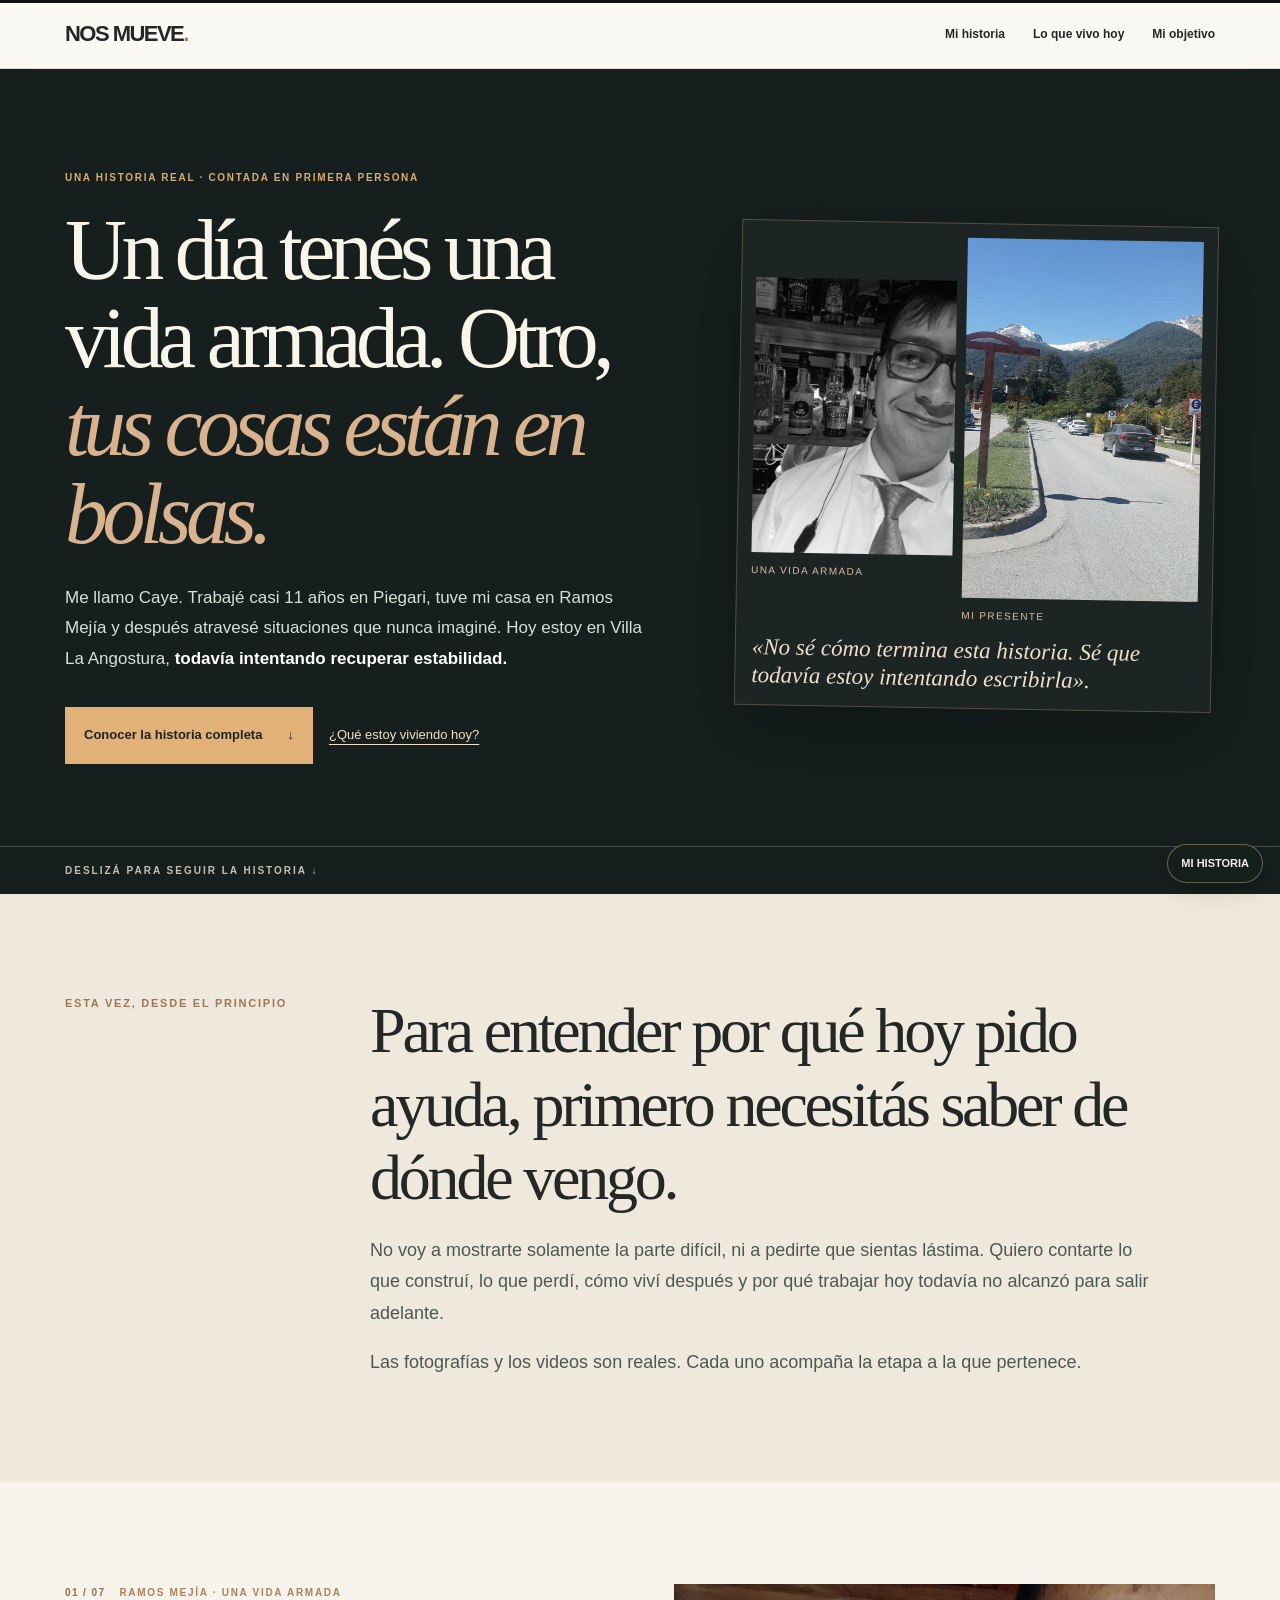
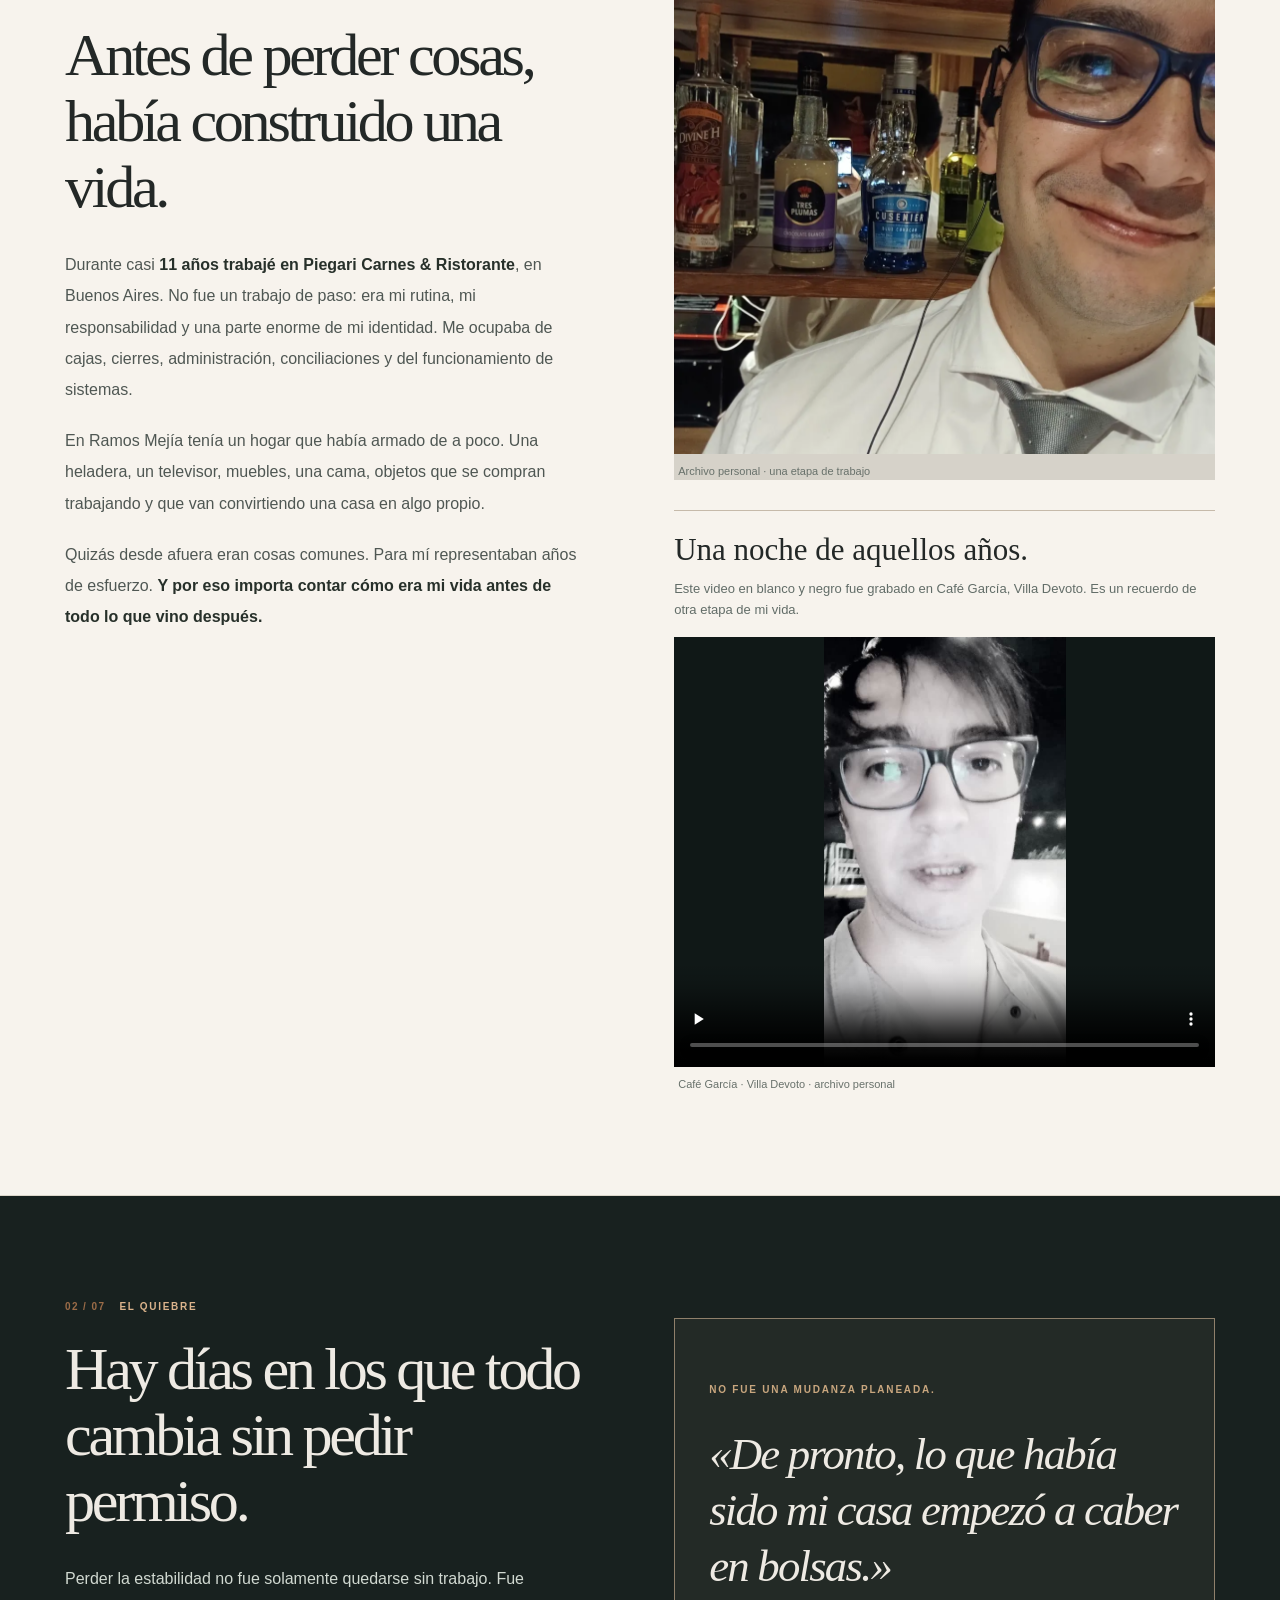
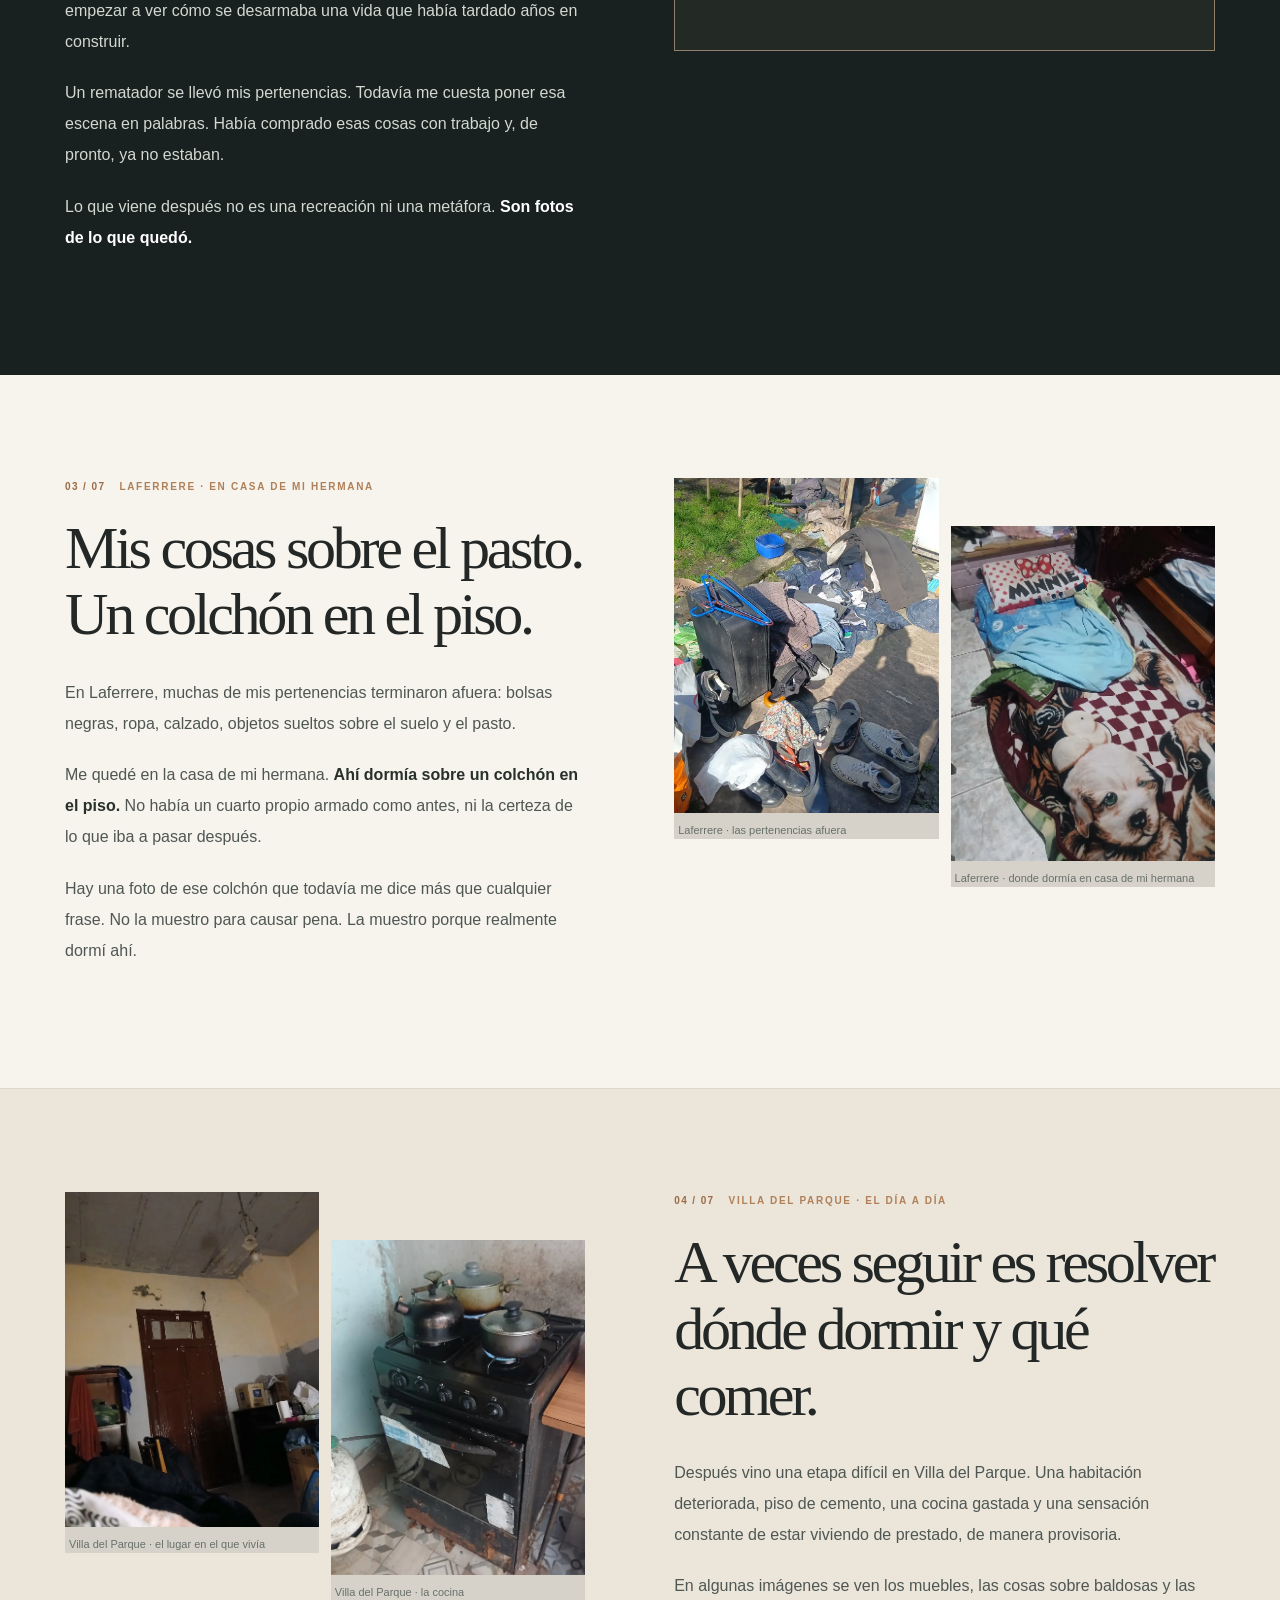
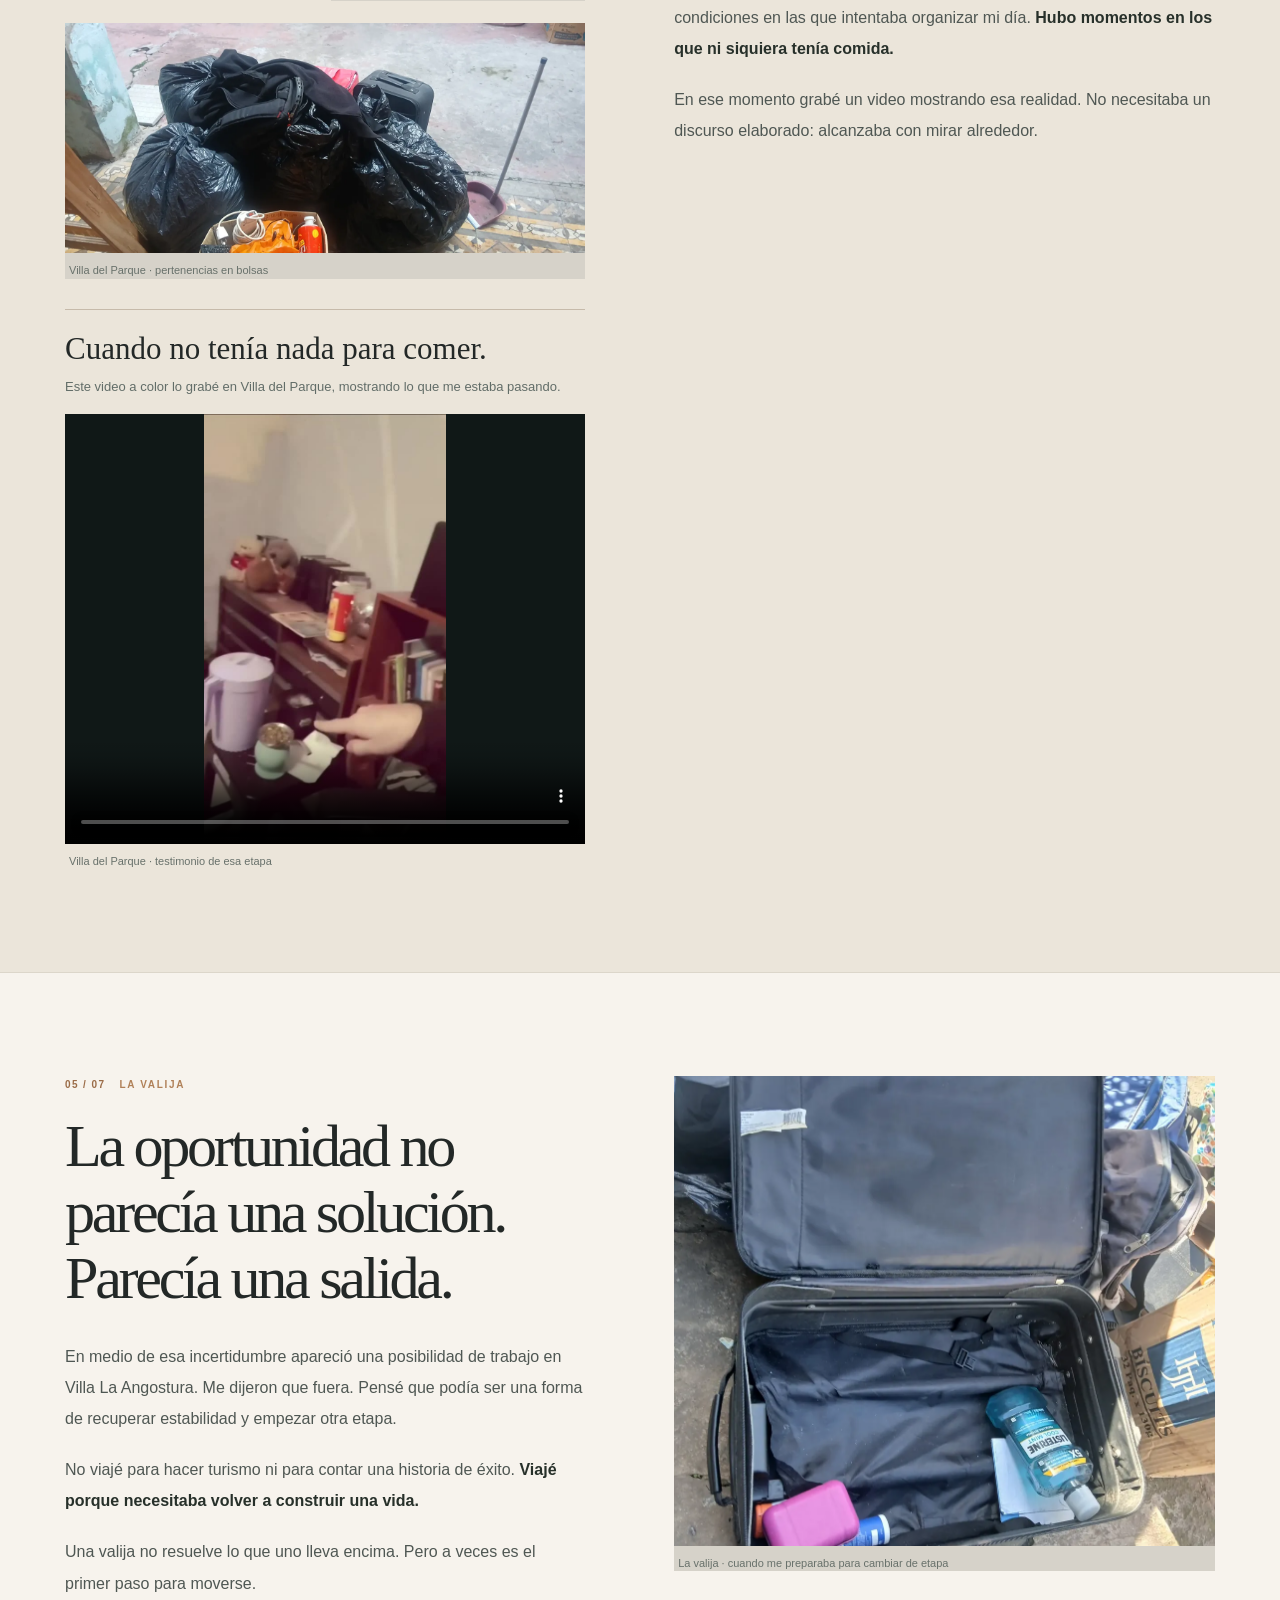
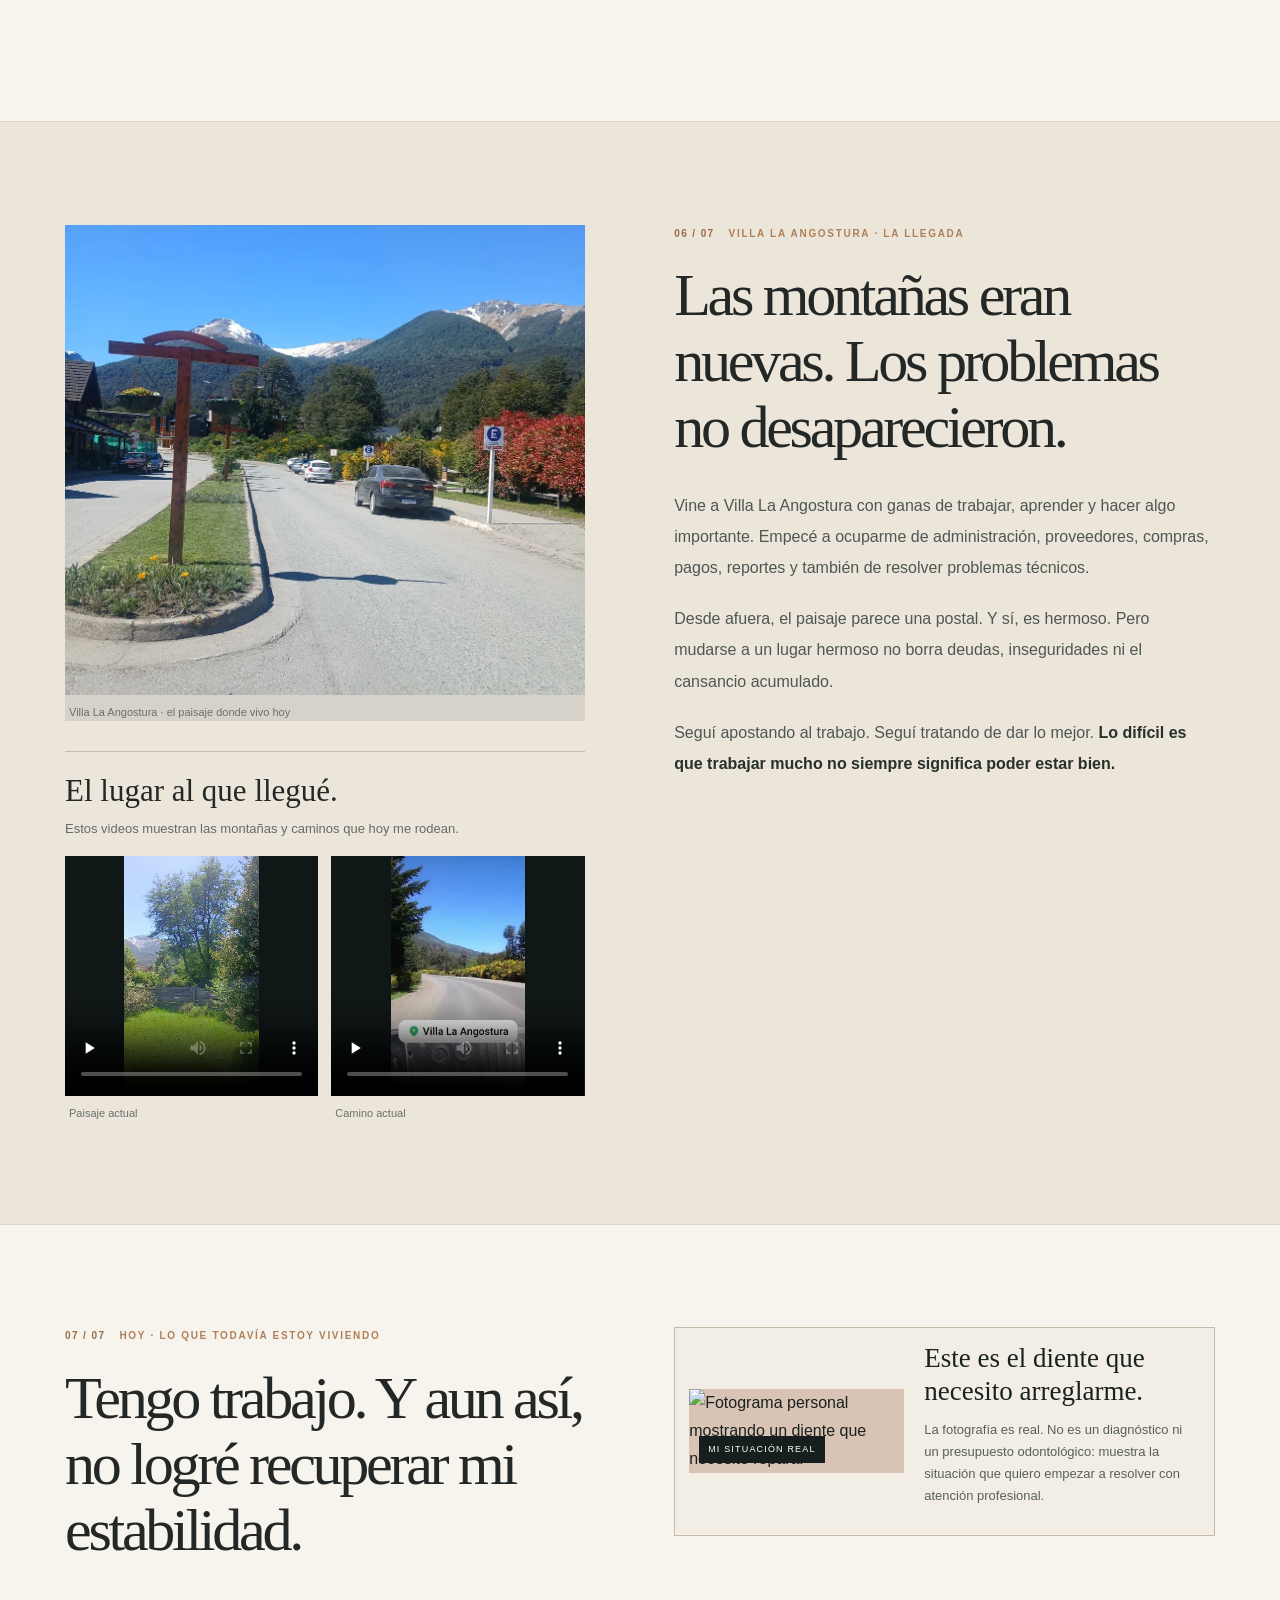
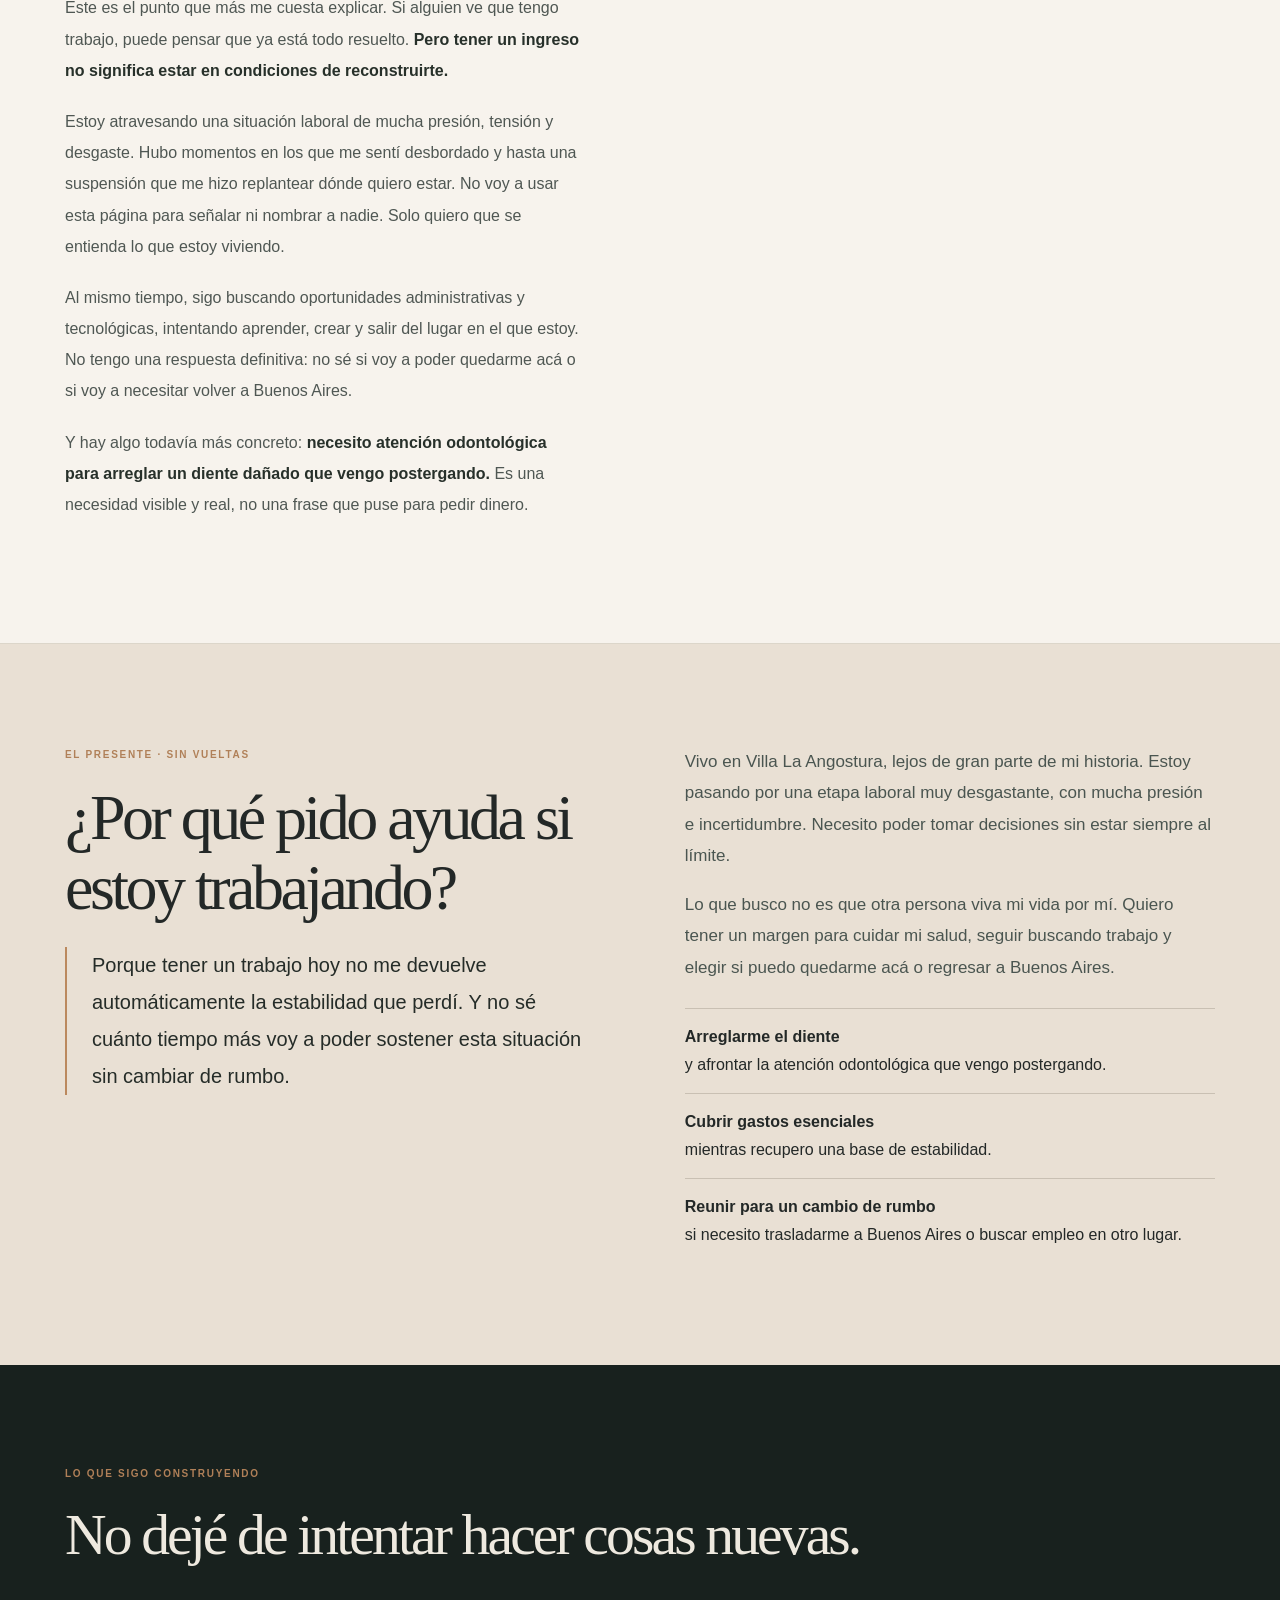
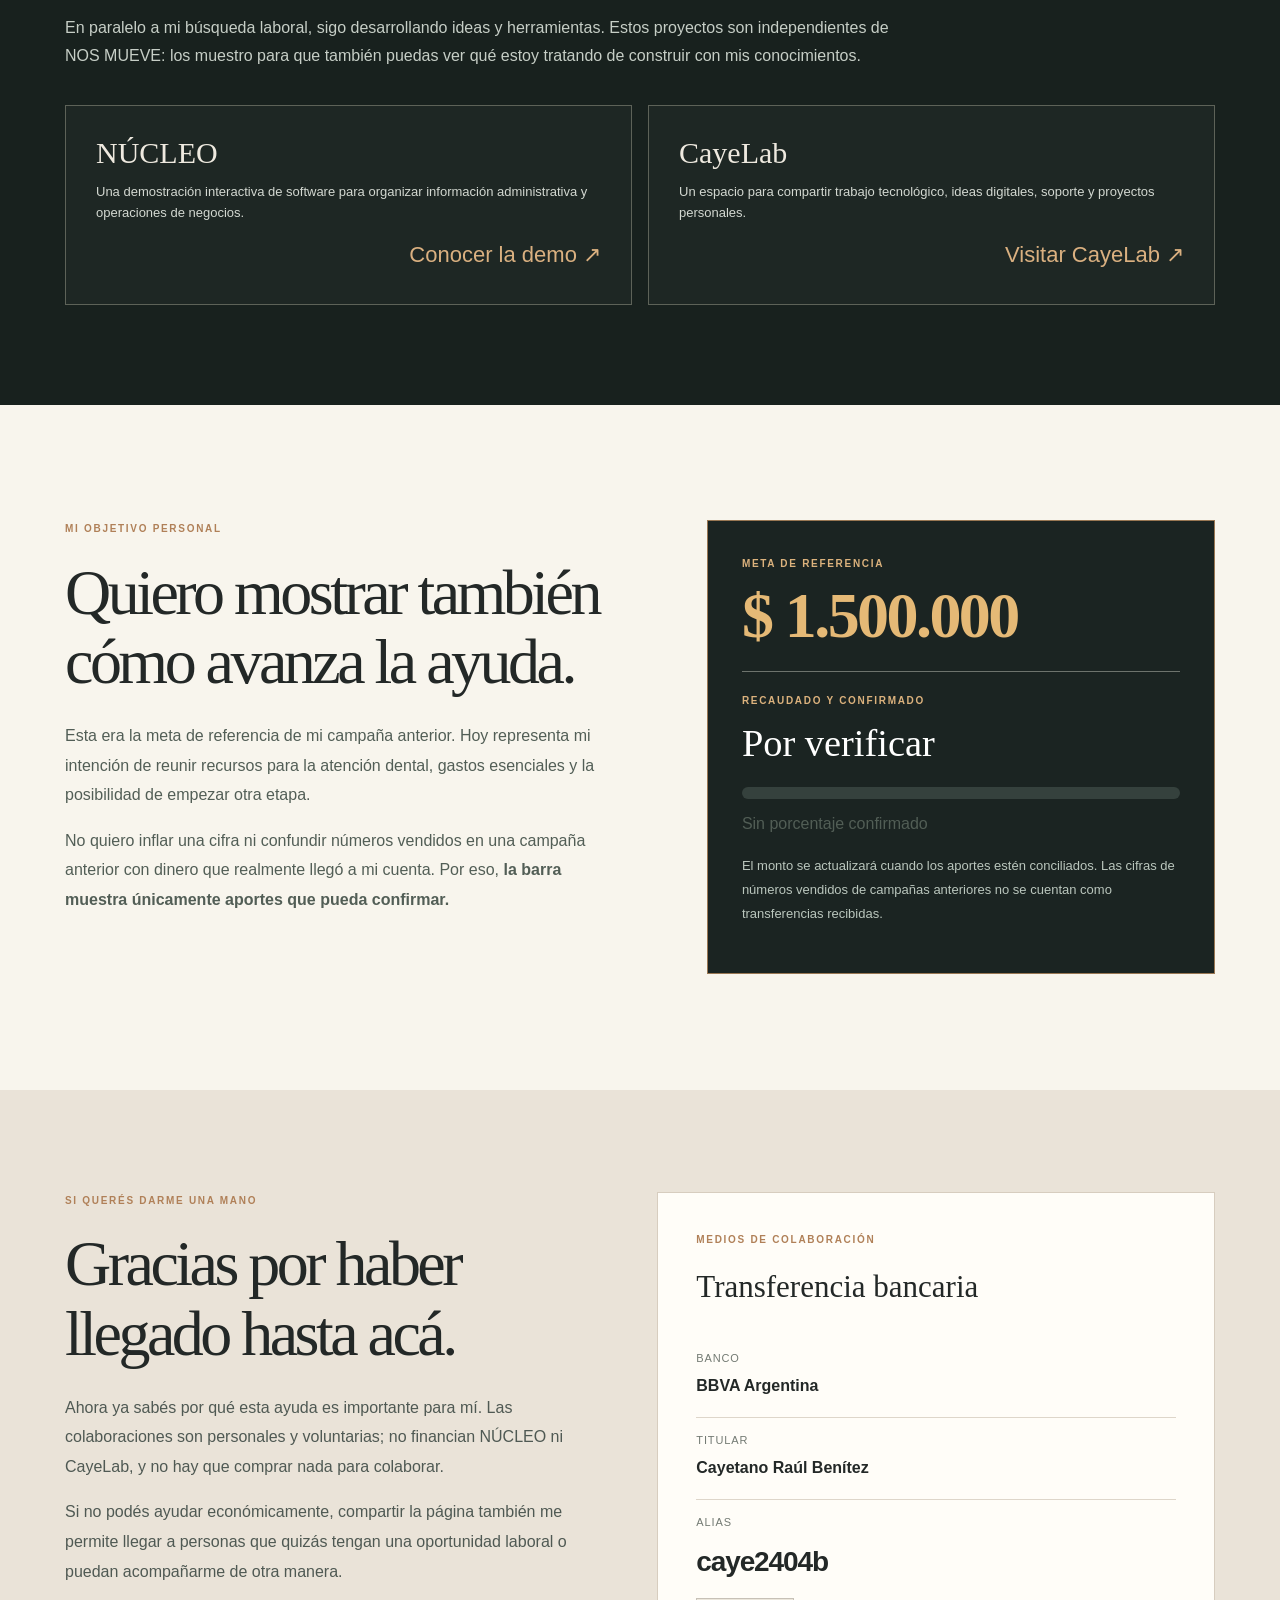
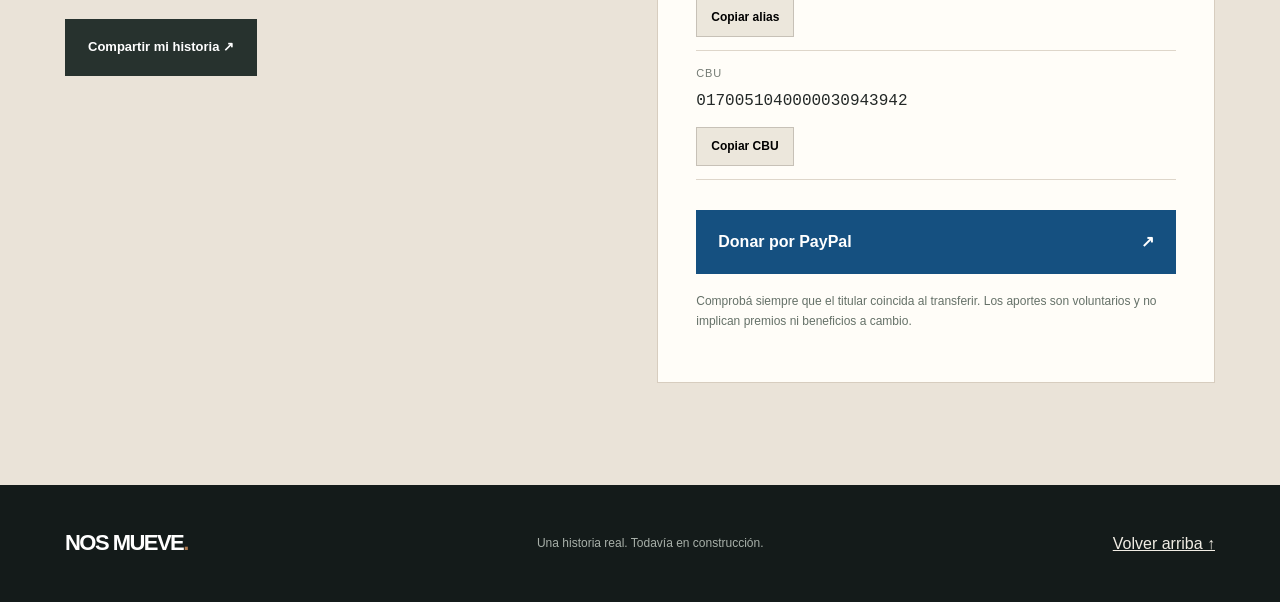
==== commit 2cbe6f73: "Rediseñar NOS MUEVE como relato continuo con Piegari, presente real, recaudación y proyectos separad" ====
--- a/index.html
+++ b/index.html
@@ -1,259 +1,41 @@
 <!doctype html>
-<html lang="es-AR">
-<head>
-<meta charset="utf-8">
-<meta name="viewport" content="width=device-width,initial-scale=1">
-<meta name="theme-color" content="#171a1b">
-<meta name="description" content="NOS MUEVE: mi historia desde Ramos Mejía hasta Villa La Angostura. Por qué estoy pidiendo una mano para atender mi salud dental y encontrar estabilidad.">
-<meta property="og:type" content="website">
-<meta property="og:title" content="NOS MUEVE · Un camino que no fue recto">
-<meta property="og:description" content="Desde Ramos Mejía hasta Villa La Angostura: lo que perdí, lo que viví y por qué hoy estoy pidiendo una mano para volver a empezar.">
-<meta property="og:url" content="https://nosmueve.benitez-lencina.workers.dev/">
-<meta property="og:image" content="https://nosmueve.benitez-lencina.workers.dev/assets/img/presente-angostura.webp">
-<meta name="twitter:card" content="summary_large_image">
-<link rel="canonical" href="https://nosmueve.benitez-lencina.workers.dev/">
-<link rel="icon" href="favicon.svg" type="image/svg+xml">
-<link rel="stylesheet" href="styles.css">
-<title>NOS MUEVE · Una historia en siete capítulos</title>
-</head>
-<body>
-<a class="skip-link" href="#historia">Saltar al recorrido</a>
-<div class="reading-line" aria-hidden="true"><span id="reading-progress"></span></div>
-<header class="site-header">
-  <div class="container header-inner">
-    <a href="#inicio" class="wordmark" aria-label="NOS MUEVE, ir al inicio"><span class="symbol" aria-hidden="true">↗</span> NOS <span>MUEVE</span><b>.</b></a>
-    <nav aria-label="Secciones" id="site-nav">
-      <a href="#historia">El recorrido</a>
-      <a href="#capitulo-7">Hoy</a>
-      <a href="#mi-objetivo">Mi objetivo</a><a href="#por-que">Por qué pido ayuda</a>
-      <a class="nav-support" href="#acompanar">Acompañar</a>
-    </nav>
-    <button type="button" class="menu-trigger" id="menu-trigger" aria-controls="site-nav" aria-expanded="false" aria-label="Abrir menú"><span></span><span></span></button>
-  </div>
-</header>
-<main>
-  <section class="hero" id="inicio" aria-labelledby="hero-title">
-    <div class="hero-glow" aria-hidden="true"></div>
-    <div class="container hero-layout">
-      <div class="hero-text">
-        <p class="kicker light"><span class="kicker-line"></span> NOS MUEVE / HISTORIA REAL</p>
-        <h1 id="hero-title">No fue un camino <em>recto.</em></h1>
-        <p class="hero-emphasis">Pero sigo acá.</p>
-        <p class="hero-description">Desde Ramos Mejía hasta Villa La Angostura. Primero una vida armada. Después, un remate, bolsas negras y un colchón en el piso. La historia no termina ahí: te invito a recorrerla.</p>
-        <div class="hero-links"><a class="primary-link" href="#historia">Empezar la historia <span aria-hidden="true">↘</span></a><a class="hero-help-link" href="#mi-objetivo">Ver mi objetivo y cómo ayudar →</a></div>
-        <p class="reading-note">7 capítulos · Fotografías y videos de mi historia</p>
-      </div>
-      <div class="hero-storyboard" aria-label="Una historia contada en siete capítulos">
-        <div class="storyboard-heading"><span>ARCHIVO PERSONAL</span><span>01 — 07</span></div>
-        <p class="storyboard-quote">«No elegí cómo cambió todo. Sí estoy eligiendo cómo seguir».</p>
-        <div class="storyboard-images">
-          <figure><img src="assets/img/recuerdo-avion.webp" alt="Recuerdo de una etapa anterior junto a una avioneta" decoding="async" loading="eager"><figcaption>ANTES</figcaption></figure>
-          <figure><img src="assets/img/presente-angostura.webp" alt="Montañas de Villa La Angostura, un paisaje del presente" decoding="async" loading="eager"><figcaption>HOY</figcaption></figure>
-        </div>
-        <p class="storyboard-footer">Ramos Mejía <span aria-hidden="true">→</span> Villa La Angostura</p>
-      </div>
-    </div>
-    <div class="hero-bottom"><div class="container hero-bottom-inner"><span>DESLIZÁ PARA CONOCER EL RECORRIDO</span><span aria-hidden="true">↓</span></div></div>
-  </section>
-
-  <section class="funding-overview" id="mi-objetivo" aria-labelledby="funding-title">
-    <div class="container funding-layout">
-      <div class="funding-copy">
-        <p class="kicker">UNA NECESIDAD REAL, UN OBJETIVO CONCRETO</p>
-        <h2 id="funding-title">No quiero que mi historia termine <em>en esta dificultad.</em></h2>
-        <p>Hay algo que todavía no había mostrado con suficiente claridad: <strong>necesito arreglarme un diente que vengo postergando</strong>. También necesito recuperar estabilidad y reunir lo necesario para decidir si puedo seguir acá o volver a Buenos Aires y buscar una nueva oportunidad.</p>
-        <p>Tener un trabajo no alcanzó para resolverlo. Por eso decidí contar mi historia, pedir ayuda de forma transparente y mostrar cuánto voy avanzando.</p>
-        <a class="funding-story-link" href="#por-que">Entender por qué estoy pidiendo ayuda <span aria-hidden="true">↗</span></a>
-      </div>
-      <div class="funding-meter" aria-label="Objetivo y seguimiento de la recaudación">
-        <div class="funding-topline"><span>MI META DE REFERENCIA</span><span>RECAUDACIÓN PERSONAL</span></div>
-        <p class="funding-target" id="funding-goal">$1.500.000 <small>ARS</small></p>
-        <p class="funding-target-note">Es la meta que había fijado en mi campaña anterior; estoy revisando su vigencia según los gastos actuales.</p>
-        <div class="funding-divider"></div>
-        <p class="funding-label">APORTES CONFIRMADOS</p>
-        <p class="funding-total" id="funding-raised" aria-live="polite">Pendiente de conciliación</p>
-        <div class="funding-progress-label"><span>Avance hacia la meta</span><strong id="funding-percentage">Por verificar</strong></div>
-        <div class="funding-track" aria-hidden="true"><div id="funding-fill"></div></div>
-        <p class="funding-explanation" id="funding-explanation">Todavía no hay un monto bancario conciliado para mostrar. No voy a confundir números marcados como vendidos en una campaña anterior con donaciones efectivamente recibidas.</p>
-        <p class="funding-update" id="funding-update"></p>
-        <a href="#acompanar" class="funding-donate">Ver BBVA y PayPal <span aria-hidden="true">↗</span></a>
-      </div>
-    </div>
-  </section>
-
-  <section id="historia" class="story-intro" aria-labelledby="intro-title">
-    <div class="container intro-grid">
-      <p class="kicker">ANTES DE EMPEZAR</p>
-      <div>
-        <h2 id="intro-title">Hay cosas que no entran en una valija.</h2>
-        <p>Hubo un tiempo en el que tenía una vida armada. Después llegaron las pérdidas, las bolsas negras, el colchón en el piso y una oportunidad de empezar en otro lugar.</p>
-        <p>Quiero contar este recorrido sin actuarlo ni convertirlo en un espectáculo. Las fotos son parte de mi archivo personal. Los lugares indican las etapas de mi historia, no necesariamente el lugar donde se tomó cada imagen.</p>
-      </div>
-    </div>
-  </section>
-
-  <div class="timeline-shell">
-    <div class="container timeline-layout">
-      <aside class="timeline-aside" aria-label="Navegación por capítulos">
-        <div class="timeline-stick">
-          <div class="timeline-index"><span>EL RECORRIDO</span><strong id="current-chapter-label">01 <i>/ 07</i></strong></div>
-          <div class="timeline-track" id="timeline-track" role="group" aria-label="Saltar a un capítulo">
-            <a class="track-link active" href="#capitulo-1" aria-current="step"><span>01</span><small>Ramos Mejía</small></a>
-            <a class="track-link" href="#capitulo-2"><span>02</span><small>El quiebre</small></a>
-            <a class="track-link" href="#capitulo-3"><span>03</span><small>Laferrere</small></a>
-            <a class="track-link" href="#capitulo-4"><span>04</span><small>Villa del Parque</small></a>
-            <a class="track-link" href="#capitulo-5"><span>05</span><small>La valija</small></a>
-            <a class="track-link" href="#capitulo-6"><span>06</span><small>Villa La Angostura</small></a>
-            <a class="track-link" href="#capitulo-7"><span>07</span><small>Hoy</small></a>
-          </div>
-          <p class="timeline-hint">Cada capítulo tiene imágenes de archivo y un relato para desplegar.</p>
-        </div>
-      </aside>
-
-      <div class="chapters">
-        <article class="chapter" id="capitulo-1" data-step="1" aria-labelledby="title-1">
-          <div class="chapter-topline"><span>01 / 07</span><span>RAMOS MEJÍA</span></div>
-          <p class="chapter-meta">EL ANTES</p>
-          <h2 id="title-1">Cuando todavía estaba <em>todo en su lugar.</em></h2>
-          <p class="chapter-lead">Antes de las bolsas hubo años de trabajo, rutina y una vida que reconocía como propia.</p>
-          <figure class="chapter-cover chapter-cover-tall"><img src="assets/img/retrato-claro.webp" alt="Fotografía personal de una etapa anterior, con ropa de trabajo" loading="lazy" decoding="async"><figcaption>Antes del cambio · archivo personal</figcaption></figure>
-          <details class="chapter-detail"><summary>Leer este capítulo <span aria-hidden="true">＋</span></summary><div class="detail-content"><p>En Ramos Mejía tuve una etapa en la que sentía que mi vida estaba armada. Había cosas materiales, recuerdos y planes que parecían tener un lugar estable.</p><p>No digo que todo fuera perfecto. Digo que existía una estructura cotidiana. Y que para entender lo que vino después, primero hay que saber que hubo un antes.</p><div class="mini-gallery"><figure><img src="assets/img/retrato-1.webp" alt="Retrato personal junto a un peluche" loading="lazy"><figcaption>Recuerdos de otra etapa</figcaption></figure><figure><img src="assets/img/recuerdo-amigo.webp" alt="Recuerdo personal en un campo junto a una avioneta" loading="lazy"><figcaption>Momentos del archivo personal, sin fecha ni ubicación confirmadas</figcaption></figure></div></div></details>
-          <div class="archive-video">
-  <div class="archive-copy"><p class="chapter-meta">UN RECUERDO DE OTRA ETAPA</p><h3>Una noche en Café García.</h3><p>Este video en blanco y negro fue grabado en <strong>Café García, en Villa Devoto</strong>. Es parte de mi recorrido anterior, no una grabación de Villa La Angostura ni del presente.</p></div>
-  <figure><video controls preload="none" playsinline poster="assets/posters/camino.jpg" aria-label="Video de archivo en blanco y negro en Café García, Devoto"><source src="assets/video/camino.mp4" type="video/mp4">Tu navegador no puede reproducir este video.</video><figcaption>Café García · Villa Devoto · archivo personal</figcaption></figure>
-</div>
-          <a class="next-chapter" href="#capitulo-2">Seguir: el quiebre <span aria-hidden="true">→</span></a>
-        </article>
-
-        <article class="chapter dark-chapter" id="capitulo-2" data-step="2" aria-labelledby="title-2">
-          <div class="chapter-topline"><span>02 / 07</span><span>EL QUIEBRE</span></div>
-          <p class="chapter-meta">EL CORTE</p>
-          <h2 id="title-2">No siempre se pierde <em>de a poco.</em></h2>
-          <div class="statement-block"><span class="big-quote" aria-hidden="true">“</span><p>Hubo un día en que mis cosas dejaron de estar donde estaban.</p></div>
-          <details class="chapter-detail"><summary>Leer este capítulo <span aria-hidden="true">＋</span></summary><div class="detail-content"><p>Un rematador se llevó mis pertenencias. Fue un corte brusco. De repente, más que pensar en el futuro, estaba intentando entender qué había quedado y cómo seguir.</p><p>Hay escenas que todavía cuesta ordenar con palabras. No voy a inventar detalles para hacerlas más impactantes. El cambio fue real, y las imágenes de las etapas siguientes muestran sus consecuencias.</p></div></details>
-          <a class="next-chapter" href="#capitulo-3">Seguir: Laferrere <span aria-hidden="true">→</span></a>
-        </article>
-
-        <article class="chapter" id="capitulo-3" data-step="3" aria-labelledby="title-3">
-          <div class="chapter-topline"><span>03 / 07</span><span>LAFERRERE</span></div>
-          <p class="chapter-meta">LO QUE QUEDÓ</p>
-          <h2 id="title-3">Mis cosas, <em>sobre el pasto.</em></h2>
-          <p class="chapter-lead">Ropa, calzado, bolsos. Todo lo que tenía pasó a ocupar un espacio que nunca había imaginado.</p>
-          <figure class="chapter-cover"><img src="assets/img/pertenencias-pasto.webp" alt="Ropa, calzado y pertenencias extendidas sobre el suelo, junto al pasto" loading="lazy" decoding="async"><figcaption>Laferrere · pertenencias y bolsas</figcaption></figure>
-          <details class="chapter-detail"><summary>Leer este capítulo <span aria-hidden="true">＋</span></summary><div class="detail-content"><p>En Laferrere, parte de mis pertenencias terminaron afuera: bolsas negras, ropa, zapatos, cosas sueltas. Una imagen difícil de mirar incluso para mí.</p><p>No la muestro para pedir lástima. La muestro porque fue parte de mi realidad. A veces la vida cambia tanto que lo único que podés hacer al principio es empezar a juntar lo que quedó.</p><div class="mini-gallery"><figure><img src="assets/img/bolsas.webp" alt="Bolsas negras con pertenencias y una caja sobre un piso de baldosas" loading="lazy"><figcaption>Las pertenencias reducidas a bolsas</figcaption></figure><figure><img src="assets/img/colchon.webp" alt="Colchón con mantas y almohada en el piso, en casa de mi hermana en Laferrere" loading="lazy"><figcaption>Laferrere · donde dormía, en casa de mi hermana</figcaption></figure></div></div></details>
-          <a class="next-chapter" href="#capitulo-4">Seguir: Villa del Parque <span aria-hidden="true">→</span></a>
-        </article>
-
-        <article class="chapter" id="capitulo-4" data-step="4" aria-labelledby="title-4">
-          <div class="chapter-topline"><span>04 / 07</span><span>VILLA DEL PARQUE</span></div>
-          <p class="chapter-meta">EL DÍA A DÍA</p>
-          <h2 id="title-4">Seguir viviendo <em>como se podía.</em></h2>
-          <p class="chapter-lead">Un ambiente deteriorado, una cocina gastada, el piso de cemento y lo imprescindible para atravesar cada día.</p>
-          <figure class="chapter-cover chapter-cover-tall"><img src="assets/img/habitacion.webp" alt="Habitación con paredes y techo deteriorados en Villa del Parque" loading="lazy" decoding="async"><figcaption>Villa del Parque · la habitación</figcaption></figure>
-          <details class="chapter-detail"><summary>Leer este capítulo <span aria-hidden="true">＋</span></summary><div class="detail-content"><p>En Villa del Parque viví en condiciones precarias: una habitación deteriorada, piso de cemento y una cocina gastada. Había días en los que toda la energía se iba en resolver lo mínimo.</p><p>Estas fotos no son un decorado. Son espacios donde transcurrió mi vida. Y también son la prueba de que ese capítulo no fue el último.</p><div class="mini-gallery"><figure><img src="assets/img/cocina.webp" alt="Cocina con ollas y tetera en Villa del Parque" loading="lazy"><figcaption>La cocina de Villa del Parque</figcaption></figure><figure><img src="assets/img/muebles.webp" alt="Mesa, sillas y muebles en patio de cemento" loading="lazy"><figcaption>Los muebles y el patio</figcaption></figure></div></div></details>
-          <div class="archive-video">
-  <div class="archive-copy"><p class="chapter-meta">UN TESTIMONIO DE ESA ETAPA</p><h3>Cuando no tenía nada para comer.</h3><p>Este video de color es de <strong>Villa del Parque</strong>. Mostraba cómo estaba viviendo y que no tenía comida. Lo comparto para que se entienda la realidad de ese momento, sin exagerarla.</p></div>
-  <figure><video controls preload="none" playsinline poster="assets/posters/historia.jpg" aria-label="Video de Villa del Parque en el que mostraba que no tenía comida"><source src="assets/video/historia.mp4" type="video/mp4">Tu navegador no puede reproducir este video.</video><figcaption>Villa del Parque · cuando mostraba mi situación</figcaption></figure>
-</div>
-          <a class="next-chapter" href="#capitulo-5">Seguir: la valija <span aria-hidden="true">→</span></a>
-        </article>
-
-        <article class="chapter" id="capitulo-5" data-step="5" aria-labelledby="title-5">
-          <div class="chapter-topline"><span>05 / 07</span><span>LA VALIJA</span></div>
-          <p class="chapter-meta">LA DECISIÓN</p>
-          <h2 id="title-5">Una valija <em>no es un destino.</em></h2>
-          <p class="chapter-lead">Cuando apareció una oportunidad de venir al sur, no tenía todas las respuestas. Tenía que moverme.</p>
-          <figure class="chapter-cover chapter-cover-tall"><img src="assets/img/valija.webp" alt="Valija abierta con pocas pertenencias en el suelo" loading="lazy" decoding="async"><figcaption>Lo que llevaba conmigo</figcaption></figure>
-          <details class="chapter-detail"><summary>Leer este capítulo <span aria-hidden="true">＋</span></summary><div class="detail-content"><p>Me dijeron que viniera a Villa La Angostura. Esa posibilidad no significaba que todo estuviera resuelto. Era una oportunidad para trabajar y empezar a ordenar mi vida desde otro lugar.</p><p>La valija representa ese momento. No era una escapada. Era una decisión de seguir buscando un futuro distinto.</p></div></details>
-          <a class="next-chapter" href="#capitulo-6">Seguir: Villa La Angostura <span aria-hidden="true">→</span></a>
-        </article>
-
-        <article class="chapter" id="capitulo-6" data-step="6" aria-labelledby="title-6">
-          <div class="chapter-topline"><span>06 / 07</span><span>VILLA LA ANGOSTURA</span></div>
-          <p class="chapter-meta">EL NUEVO COMIENZO</p>
-          <h2 id="title-6">Llegar no resolvió todo. <em>Pero me puso en movimiento.</em></h2>
-          <p class="chapter-lead">Vine con la intención de trabajar, crecer y construir algo grande. La realidad siguió teniendo desafíos.</p>
-          <figure class="chapter-cover"><img src="assets/img/recuerdo-lago.webp" alt="Recuerdo personal en bicicleta, con montañas y naturaleza en el fondo" loading="lazy" decoding="async"><figcaption>Montañas y movimiento · archivo personal</figcaption></figure>
-          <details class="chapter-detail"><summary>Leer este capítulo <span aria-hidden="true">＋</span></summary><div class="detail-content"><p>Vine a Villa La Angostura con una idea clara: trabajar, aprender y apostar a proyectos propios. Mudarse no borra automáticamente lo anterior, pero puede cambiar el punto desde el cual mirás las cosas.</p><p>Acá empecé otra etapa. No siempre fácil; sí real. Y de esa mezcla de incertidumbre y ganas de hacer nace lo que estás leyendo.</p></div></details>
-          <a class="next-chapter" href="#capitulo-7">Seguir: hoy <span aria-hidden="true">→</span></a>
-        </article>
-
-        <article class="chapter today-chapter" id="capitulo-7" data-step="7" aria-labelledby="title-7">
-          <div class="chapter-topline"><span>07 / 07</span><span>HOY</span></div>
-          <p class="chapter-meta">EL PRESENTE</p>
-          <h2 id="title-7">Todavía no está resuelto. <em>Pero ya está en marcha.</em></h2>
-          <p class="chapter-lead">Hoy mi horizonte son las montañas de Villa La Angostura. No tengo una historia perfecta: tengo una historia que sigue pasando.</p>
-          <figure class="chapter-cover chapter-cover-tall today-mountains"><img src="assets/img/presente-angostura.webp" alt="Fotografía real del paisaje de montañas de Villa La Angostura" loading="lazy" decoding="async"><figcaption>Villa La Angostura · el paisaje que me acompaña hoy</figcaption></figure>
-          <details class="chapter-detail"><summary>Leer este capítulo <span aria-hidden="true">＋</span></summary><div class="detail-content"><p>Hoy estoy trabajando en nuevas ideas y proyectos tecnológicos. También estoy intentando reconstruir estabilidad y una vida que se parezca más a lo que quiero.</p><p>Decidí compartir el recorrido porque no todo tiene que estar resuelto para empezar algo. No sé cómo termina esta historia. Pero sí sé que todavía estoy intentando escribir lo que viene.</p></div></details>
-
-          <div class="video-feature nature-videos" id="paisajes-hoy">
-            <div class="video-heading">
-              <div><p class="chapter-meta">VILLA LA ANGOSTURA · EL PRESENTE</p><h3>Lo que veo hoy.</h3></div>
-              <p>No es un escenario inventado. Son paisajes del lugar donde estoy intentando construir una nueva etapa.</p>
-            </div>
-            <div class="video-grid">
-              <figure><video controls muted playsinline preload="none" poster="assets/posters/angostura-paisaje.jpg" aria-label="Paisaje real de montañas y árboles en Villa La Angostura"><source src="assets/video/angostura-paisaje.mp4" type="video/mp4">Tu navegador no puede reproducir este video.</video><figcaption>Las montañas · un momento de mi presente</figcaption></figure>
-              <figure><video controls muted playsinline preload="none" poster="assets/posters/angostura-camino.jpg" aria-label="Camino rodeado de montañas en Villa La Angostura"><source src="assets/video/angostura-camino.mp4" type="video/mp4">Tu navegador no puede reproducir este video.</video><figcaption>El camino de hoy · Villa La Angostura</figcaption></figure>
-            </div>
-            <p class="nature-footnote">Fragmentos de videos personales, optimizados para la web. Sin datos de ubicación precisa ni de dispositivo en los archivos publicados.</p>
-          </div>
-          <a class="next-chapter" href="#por-que">Seguir: por qué necesito ayuda <span aria-hidden="true">→</span></a>
-        </article>
-      </div>
-    </div>
-  </div>
-
-  <section class="why-section" id="por-que" aria-labelledby="why-title">
-    <div class="container why-layout">
-      <div class="why-intro">
-        <p class="kicker light">LA PARTE QUE TODAVÍA ESTOY VIVIENDO</p>
-        <h2 id="why-title">Llegar hasta acá <em>no resolvió todo.</em></h2>
-        <p class="why-question">Si llegaste al final de mi historia, quizás te preguntes algo completamente razonable:</p>
-        <p class="why-direct">«Si estás trabajando, ¿por qué necesitás ayuda?»</p>
-      </div>
-      <div class="why-body">
-        <p>Porque tener un trabajo no significa necesariamente haber recuperado la estabilidad. Vine a Villa La Angostura para trabajar, crecer y empezar de nuevo. Me involucré, asumí responsabilidades y traté de dar lo mejor de mí.</p>
-        <p>Pero el trabajo también se volvió un lugar de mucha presión y desgaste. Viví situaciones laborales difíciles, tensión constante y una suspensión que me hizo replantear mis próximos pasos. No quiero usar esta página para acusar a nadie. Quiero contar cómo estoy viviendo este momento.</p>
-        <p>Hoy necesito resolver cosas concretas que no puedo seguir postergando:</p>
-        <div class="needs" aria-label="Para qué necesito el apoyo">
-          <div class="need"><span class="need-num">01</span><div><h3>Arreglarme el diente</h3><p>Una de mis necesidades más concretas es reparar un diente dañado. Lo vengo postergando y necesito poder costear la atención odontológica.</p></div></div>
-          <div class="need"><span class="need-num">02</span><div><h3>Recuperar un poco de estabilidad</h3><p>Reunir un respaldo para cubrir gastos esenciales mientras ordeno mi situación personal y laboral.</p></div></div>
-          <div class="need"><span class="need-num">03</span><div><h3>Poder elegir qué camino tomar</h3><p>Evaluar si puedo quedarme en Villa La Angostura con otras oportunidades o si necesito regresar a Buenos Aires y empezar otra etapa.</p></div></div>
-        </div>
-        <p class="why-closure">No estoy buscando financiar un proyecto o una empresa con esta ayuda. <strong>Estoy pidiendo una ayuda personal para recuperar margen, atender mi salud y poder decidir mi futuro sin volver a quedarme sin nada.</strong></p>
-        <p>Quiero seguir trabajando. Quiero salir adelante por mis propios medios. Y también aprendí que, en algunos momentos, pedir una mano es parte de seguir.</p>
-      </div>
-    </div>
-  </section>
-
-  <section class="support" id="acompanar" aria-labelledby="support-title">
-    <div class="container support-layout">
-      <div class="support-story">
-        <p class="kicker">SI QUERÉS ACOMPAÑARME</p>
-        <h2 id="support-title">Una mano para poder dar el próximo paso.</h2>
-        <p>Después de contarte todo esto, prefiero ser claro: cualquier colaboración es para mis necesidades personales, especialmente la atención dental, gastos esenciales y la posibilidad de buscar una nueva oportunidad laboral, acá o en Buenos Aires.</p>
-        <p>No hay obligación ni un monto mínimo. Si no podés aportar dinero, leer mi historia y compartirla también significa mucho.</p>
-        <button id="share-story" class="share-button" type="button">Compartir mi historia <span aria-hidden="true">↗</span></button>
-      </div>
-      <div class="support-card">
-        <p class="micro-label">DATOS PARA COLABORAR</p>
-        <h3>Gracias por darme una mano.</h3>
-        <p class="payment-hint">Transferencia bancaria en Argentina</p>
-        <div class="bank-details">
-          <div class="bank-row"><span>Banco</span><strong>BBVA Argentina</strong></div>
-          <div class="bank-row"><span>Titular</span><strong>Cayetano Raúl Benítez</strong></div>
-          <div class="bank-row bank-key"><span>Alias</span><div class="bank-value"><strong id="bank-alias">caye2404b</strong><button type="button" id="copy-alias" aria-label="Copiar alias bancario">Copiar alias</button></div></div>
-          <div class="bank-row bank-key"><span>CBU</span><div class="bank-value"><code id="bank-cbu">0170051040000030943942</code><button type="button" id="copy-cbu" aria-label="Copiar CBU">Copiar CBU</button></div></div>
-        </div>
-        <div class="payment-divider"><span>O desde el exterior</span></div>
-        <a class="paypal-link" href="https://paypal.me/caye2404" target="_blank" rel="noopener noreferrer" aria-label="Abrir PayPal para donar a Cayetano">Donar por PayPal <span aria-hidden="true">↗</span></a>
-        <p class="support-note">Antes de transferir, revisá que los datos del titular coincidan con los que muestre tu banco. Cada aporte es voluntario y no está vinculado a ninguna participación o premio.</p>
-      </div>
-    </div>
-  </section>
-</main>
-<footer><div class="container footer-inner"><div><a class="wordmark footer-brand" href="#inicio">NOS <span>MUEVE</span><b>.</b></a><p>Una historia real, contada en primera persona.</p></div><div><p>Gracias por leer hasta acá y conocer mi historia.</p><a href="#inicio">Volver al comienzo ↑</a></div></div></footer>
-<div id="toast" role="status" aria-live="polite" class="toast" hidden></div>
-<script defer src="app.js"></script>
-</body>
-</html>+<html lang="es-AR"><head><meta charset="utf-8"><meta name="viewport" content="width=device-width,initial-scale=1"><meta name="theme-color" content="#161f1e"><meta name="description" content="NOS MUEVE. Mi historia real: casi once años en Piegari, Ramos Mejía, Laferrere, Villa del Parque y Villa La Angostura. Qué estoy viviendo hoy y para qué necesito apoyo."><meta property="og:type" content="website"><meta property="og:title" content="NOS MUEVE · Lo que construí, lo que perdí y lo que intento recuperar"><meta property="og:description" content="De una vida armada en Ramos Mejía a las bolsas en Laferrere y un nuevo comienzo en Villa La Angostura. Esta es mi historia real."><meta property="og:url" content="https://nosmueve.benitez-lencina.workers.dev/"><meta property="og:image" content="https://nosmueve.benitez-lencina.workers.dev/assets/img/presente-angostura.webp"><meta name="twitter:card" content="summary_large_image"><link rel="canonical" href="https://nosmueve.benitez-lencina.workers.dev/"><link rel="icon" type="image/svg+xml" href="./favicon.svg"><title>NOS MUEVE · Mi historia y mi nuevo comienzo</title><style>
+:root{--cream:#f7f3ed;--paper:#fffdf9;--text:#232827;--muted:#626d68;--dark:#161f1e;--gold:#ca9b65;--hair:#dcd6ca;--serif:Georgia,"Times New Roman",serif;--sans:Arial,Helvetica,sans-serif}*{box-sizing:border-box}html{scroll-behavior:smooth;scroll-padding-top:80px}body{margin:0;background:var(--cream);font:16px/1.75 var(--sans);color:var(--text);-webkit-font-smoothing:antialiased}a{color:inherit}button{font:inherit;cursor:pointer}img{max-width:100%;display:block}figure{margin:0}h1,h2,h3,p{margin-top:0}h1,h2,h3{line-height:1.09}button:focus-visible,a:focus-visible{outline:3px solid #cc995e;outline-offset:4px}[hidden]{display:none!important}::selection{background:#d8b895;color:#141d1c}.container{width:min(1150px,calc(100% - 44px));margin:auto}.progress-line{position:fixed;z-index:120;top:0;left:0;width:100%;height:3px;background:#111}.progress-line>span{display:block;height:100%;background:var(--gold);width:0}.topbar{position:sticky;top:0;z-index:110;background:#fbf9f5ed;backdrop-filter:blur(14px);border-bottom:1px solid var(--hair)}.topbar-inner{height:68px;display:flex;align-items:center;justify-content:space-between;gap:20px}.brand{font-weight:900;font-size:22px;letter-spacing:-.07em;text-decoration:none;white-space:nowrap}.brand b{color:#b07a50}.navlinks{display:flex;gap:28px;font-size:12px;font-weight:800;align-items:center}.navlinks a{text-decoration:none}.navlinks a:hover{text-decoration:underline;text-underline-offset:5px}.hero{background:var(--dark);color:#f9f5ea;overflow:hidden}.hero-inner{min-height:680px;padding:100px 0 82px;display:grid;grid-template-columns:1.1fr .9fr;gap:clamp(35px,7vw,100px);align-items:center}.eyebrow{display:flex;gap:14px;align-items:center;text-transform:uppercase;font-size:10px;letter-spacing:.17em;font-weight:900;color:#b08058;margin-bottom:20px}.hero .eyebrow{color:#d7ac78}.eyebrow .episode-num{color:#9b6c48;letter-spacing:.14em}.hero h1{font:normal clamp(56px,6.7vw,106px)/1.03 var(--serif);letter-spacing:-.064em;margin:0 0 23px}.hero h1 em{color:#d9b28f;font-style:italic}.hero p{font-size:17px;line-height:1.8;color:#d7dfd8;max-width:595px}.hero p strong{color:#fff}.hero-actions{display:flex;flex-wrap:wrap;gap:16px;align-items:center;margin-top:32px}.start{display:inline-flex;gap:25px;justify-content:space-between;align-items:center;min-height:57px;padding:15px 19px;background:#e2b178;color:#1e2521;text-decoration:none;font-weight:900;font-size:13px}.hero-actions .text-link{font-size:13px;color:#f1decb;text-underline-offset:5px}.hero-montage{border:1px solid #a4896e66;padding:14px;transform:rotate(1deg);background:#ffffff07;box-shadow:0 25px 70px #0004}.hero-montage-grid{display:grid;grid-template-columns:.85fr 1fr;gap:10px;align-items:center}.hero-montage img{height:360px;width:100%;object-fit:cover;filter:grayscale(.35)}.hero-montage figure:first-child img{height:275px;filter:grayscale(1)}.hero-montage figcaption{font-size:10px;letter-spacing:.14em;color:#dbbf9e;padding-top:9px}.hero-montage .caption{font:italic 23px/1.25 var(--serif);margin:12px 2px 0;color:#f0dfcb}.scroll-note{border-top:1px solid #ffffff35;padding:15px 0;font-size:10px;letter-spacing:.2em;font-weight:800;color:#c5bfb3}.intro{padding:100px 0 85px;background:#efe8dc}.intro-grid{display:grid;grid-template-columns:240px 1fr;gap:65px}.intro h2{font:normal clamp(38px,5vw,68px)/1.15 var(--serif);letter-spacing:-.05em;max-width:780px;margin-bottom:20px}.intro p{max-width:790px;color:#4c5852;font-size:18px}.intro .overline{font-weight:900;color:#9d7655;letter-spacing:.16em;font-size:11px}.reading-chip{position:fixed;right:17px;bottom:17px;z-index:30;pointer-events:none;background:#16201eee;color:#f3efe8;padding:9px 13px;border:1px solid #deb8936b;border-radius:99px;font-size:11px;font-weight:800;box-shadow:0 8px 22px #0002}.reading-chip strong{color:#dbb58d}.episode{padding:clamp(75px,8vw,130px) 0;border-bottom:1px solid var(--hair);background:var(--cream)}.episode:nth-of-type(even){background:#ebe5da}.episode.dark{background:#18211f;color:#eeeae3;border:0}.episode-inner{width:min(1150px,calc(100% - 44px));margin:auto;display:grid;grid-template-columns:minmax(0,.98fr) minmax(0,1.02fr);gap:clamp(35px,7vw,95px);align-items:start}.episode:nth-child(even):not(.dark) .episode-copy{order:2}.episode:nth-child(even):not(.dark) .episode-media{order:1}.episode-copy h2{font:normal clamp(41px,4.7vw,70px)/1.1 var(--serif);letter-spacing:-.055em;margin:0 0 29px}.episode-copy p{font-size:16px;line-height:1.95;color:#4f5753;margin:0 0 20px}.episode-copy strong{font-weight:800;color:#27302a}.episode.dark .episode-copy p{color:#d1d9d1}.episode.dark strong{color:#fff}.episode.dark .eyebrow{color:#dcb48c}.photo{background:#d6d2c9}.photo img{width:100%;height:470px;object-fit:cover}.photo figcaption,.film figcaption{font-size:11px;color:#68716b;padding:10px 4px 0;line-height:1.45}.episode.dark figcaption{color:#cad2c9}.photo-pair{display:grid;grid-template-columns:1fr 1fr;gap:12px;align-items:start}.photo-pair img{height:335px}.photo-pair figure:nth-child(2){margin-top:48px}.photo-wide{margin-top:22px}.photo-wide img{height:230px}.quote-frame{border:1px solid #8f806b;padding:55px 34px;background:#e6d6b50d;margin-top:20px}.quote-frame span{font-size:10px;letter-spacing:.18em;color:#c8a67e;font-weight:900}.quote-frame blockquote{margin:25px 0 0;font:italic clamp(29px,3.5vw,48px)/1.25 var(--serif);letter-spacing:-.04em}.film-aside{margin:30px 0 0;padding-top:21px;border-top:1px solid #c6baaa}.film-aside h3{font:normal 31px/1.15 var(--serif);margin:0 0 10px}.film-aside p{color:var(--muted);font-size:13px;line-height:1.65;margin-bottom:16px}.film video{width:100%;max-height:430px;background:#101817;display:block;object-fit:contain}.video-pair{display:grid;grid-template-columns:1fr 1fr;gap:13px}.video-pair video{max-height:240px}.teeth-panel{background:#f3eee5;color:#18211e;padding:14px;display:grid;grid-template-columns:minmax(0,.78fr) minmax(0,1fr);gap:20px;align-items:center;border:1px solid #c6b9a8}.teeth-photo{position:relative;overflow:hidden;background:#d9c3b4}.teeth-photo img{width:100%;max-height:360px;object-fit:cover}.image-stamp{position:absolute;bottom:10px;left:10px;background:#161f1e;color:white;font-size:9px;letter-spacing:.13em;padding:6px 9px}.teeth-copy h3{font:normal 27px/1.2 var(--serif);margin-bottom:12px}.teeth-copy p{font-size:13px;color:#57605b;line-height:1.7}.purpose{background:#e9e0d4;padding:clamp(70px,8vw,120px) 0}.purpose-layout{display:grid;grid-template-columns:1fr 1fr;gap:clamp(30px,7vw,90px)}.purpose h2,.progress-section h2,.help h2{font:normal clamp(40px,5vw,70px)/1.08 var(--serif);letter-spacing:-.055em;margin:0 0 25px}.purpose p{font-size:17px;line-height:1.85;color:#4a5550}.purpose .reason{border-left:2px solid #bb895e;padding-left:25px;font-size:20px;color:#252c28}.purpose ul{padding:0;margin:25px 0 0;list-style:none}.purpose li{padding:14px 0;border-top:1px solid #c9c0b3;font-size:16px}.purpose li strong{display:block}.projects{padding:100px 0;background:#18211e;color:#eee9df}.projects h2{font:normal clamp(36px,4.5vw,62px)/1.1 var(--serif);letter-spacing:-.05em;max-width:850px}.projects p{color:#c6cec6;font-size:16px;max-width:850px}.project-cards{display:grid;grid-template-columns:1fr 1fr;gap:16px;margin-top:35px}.project-link{padding:30px;text-decoration:none;border:1px solid #a3a49478;background:#ffffff07;min-height:200px;display:flex;flex-direction:column;justify-content:space-between;transition:background .15s}.project-link:hover{background:#ffffff16}.project-link strong{font:normal 30px var(--serif)}.project-link small{color:#d3d8d1;font-size:13px;line-height:1.6}.project-link .arrow{align-self:end;font-size:22px;color:#dab080}.progress-section{padding:clamp(85px,9vw,130px) 0;background:#f8f5ed}.progress-layout{display:grid;grid-template-columns:1fr .92fr;gap:clamp(30px,7vw,90px);align-items:start}.progress-section p{font-size:16px;line-height:1.85;color:#525e56}.meter{background:#1b2422;color:#f4f0e6;padding:34px;border:1px solid #997753}.meter-label{font-size:10px;letter-spacing:.17em;font-weight:900;color:#dcb27d}.meter-goal{font:700 clamp(46px,5vw,72px)/1.1 var(--serif);color:#e5b976;letter-spacing:-.04em;margin:8px 0 20px}.meter-goal small{font:800 12px var(--sans);letter-spacing:.12em}.meter-divider{border-top:1px solid #6d736d;margin:20px 0}.meter-raised{font:normal clamp(27px,3vw,42px)/1.25 var(--serif);color:#fff;margin:9px 0 20px}.meter-track{height:12px;border-radius:9px;background:#35413d;overflow:hidden;margin:20px 0 10px}.meter-fill{height:100%;background:#dfb272;width:0;transition:width .4s}.meter-note{color:#bac6bd!important;font-size:13px!important}.meter-percent{font-size:12px;color:#e0ba84}.help{background:#eae3d8;padding:clamp(75px,8vw,115px) 0}.help-layout{display:grid;grid-template-columns:.9fr 1fr;gap:clamp(30px,7vw,95px)}.help p{font-size:16px;line-height:1.85;color:#4f5953}.payment{background:#fffdf8;border:1px solid #d7cdbf;padding:clamp(21px,3vw,40px)}.payment h3{font:normal 31px var(--serif)}.pay-row{padding:13px 0;border-bottom:1px solid #ded6ca}.pay-row span{display:block;font-size:11px;color:#737a73;text-transform:uppercase;letter-spacing:.08em}.pay-row strong,.pay-row code{display:block;font-size:16px;overflow-wrap:anywhere;margin:4px 0}.pay-row .big{font-size:28px;letter-spacing:-.04em}.copy{background:#ece7dc;border:1px solid #c7c1b7;padding:8px 14px;font-size:12px;font-weight:800;margin:8px 0 0}.paypal{display:flex;align-items:center;justify-content:space-between;background:#155080;color:#fff;text-decoration:none;padding:18px 22px;margin-top:30px;font-weight:900}.paypal:hover{background:#0b3c62}.share{background:#27322e;color:#fff;border:0;padding:17px 23px;margin-top:17px;font-size:13px;font-weight:800}.payment .notice{font-size:12px;color:#657168;line-height:1.7;margin-top:17px}.footer{background:#141b1a;color:#f1ede4;padding:39px 0}.footer-inner{display:flex;justify-content:space-between;gap:20px;align-items:center}.footer p{font-size:12px;color:#a8b0a9;margin:0}.footer .brand{color:#fff}.toast{position:fixed;bottom:25px;left:50%;transform:translateX(-50%);padding:13px 20px;background:#1c2722;color:white;z-index:200;box-shadow:0 4px 30px #0004;font-size:12px;font-weight:800;max-width:90vw}.sr-only{position:absolute;clip:rect(0,0,0,0);width:1px;height:1px;overflow:hidden}.spacer{height:2px}.light-accent{color:#b77a52}@media(max-width:960px){.hero-inner{grid-template-columns:1fr 1fr;gap:25px}.episode-inner{grid-template-columns:1fr 1fr;gap:40px}.episode-copy h2{font-size:clamp(40px,5vw,54px)}}@media(max-width:760px){.container,.episode-inner{width:calc(100% - 36px)}.topbar-inner{height:62px}.brand{font-size:19px}.navlinks{gap:13px;font-size:11px}.navlinks a:first-child{display:none}.hero-inner{grid-template-columns:1fr;min-height:0;padding:65px 0 52px}.hero h1{font-size:clamp(52px,11vw,79px)}.hero-montage{max-width:540px;width:100%}.hero-montage img{height:265px}.hero-montage figure:first-child img{height:210px}.intro{padding:65px 0}.intro-grid{grid-template-columns:1fr;gap:10px}.episode{padding:68px 0}.episode-inner{grid-template-columns:1fr;gap:32px}.episode:nth-child(even):not(.dark) .episode-copy,.episode:nth-child(even):not(.dark) .episode-media{order:initial}.episode-copy h2{font-size:clamp(40px,9.5vw,59px)}.episode-copy p{font-size:16px;line-height:1.85}.photo img{height:380px}.photo-pair img{height:280px}.video-pair{grid-template-columns:1fr 1fr}.purpose-layout,.progress-layout,.help-layout{grid-template-columns:1fr}.projects{padding:70px 0}.project-cards{grid-template-columns:1fr}.purpose{padding:75px 0}.reading-chip{right:10px;bottom:9px;padding:6px 10px;font-size:9px}.footer-inner{flex-direction:column;align-items:flex-start}}@media(max-width:420px){.navlinks a:nth-child(2){display:none}.hero h1{font-size:51px}.hero-montage img{height:215px}.hero-montage figure:first-child img{height:185px}.photo-pair img{height:220px}.episode-copy h2{font-size:42px}.teeth-panel{grid-template-columns:1fr}.teeth-photo img{max-height:280px}.video-pair{grid-template-columns:1fr}.payment{padding:22px}.meter-goal{font-size:50px}.help h2,.progress-section h2{font-size:43px}}@media(prefers-reduced-motion:reduce){html{scroll-behavior:auto}*{transition:none!important}}
+</style></head>
+<body><div class="progress-line" aria-hidden="true"><span id="scroll-progress"></span></div>
+<header class="topbar"><div class="container topbar-inner"><a class="brand" href="#inicio">NOS MUEVE<b>.</b></a><nav class="navlinks" aria-label="Navegación"><a href="#historia">Mi historia</a><a href="#hoy">Lo que vivo hoy</a><a href="#objetivo">Mi objetivo</a></nav></div></header>
+<main><section class="hero" id="inicio"><div class="container hero-inner"><div><div class="eyebrow">UNA HISTORIA REAL · CONTADA EN PRIMERA PERSONA</div><h1>Un día tenés una vida armada. Otro, <em>tus cosas están en bolsas.</em></h1><p>Me llamo Caye. Trabajé casi 11 años en Piegari, tuve mi casa en Ramos Mejía y después atravesé situaciones que nunca imaginé. Hoy estoy en Villa La Angostura, <strong>todavía intentando recuperar estabilidad.</strong></p><div class="hero-actions"><a class="start" href="#historia">Conocer la historia completa <span aria-hidden="true">↓</span></a><a class="text-link" href="#hoy">¿Qué estoy viviendo hoy?</a></div></div><div class="hero-montage"><div class="hero-montage-grid"><figure><img src="assets/img/retrato-trabajo.webp" alt="Fotografía de archivo de una etapa de trabajo" loading="eager"><figcaption>UNA VIDA ARMADA</figcaption></figure><figure><img src="assets/img/presente-angostura.webp" alt="Paisaje de montañas de Villa La Angostura" loading="eager"><figcaption>MI PRESENTE</figcaption></figure></div><p class="caption">«No sé cómo termina esta historia. Sé que todavía estoy intentando escribirla».</p></div></div><div class="scroll-note"><div class="container">DESLIZÁ PARA SEGUIR LA HISTORIA ↓</div></div></section>
+<section class="intro" id="historia"><div class="container intro-grid"><div class="overline">ESTA VEZ, DESDE EL PRINCIPIO</div><div><h2>Para entender por qué hoy pido ayuda, primero necesitás saber de dónde vengo.</h2><p>No voy a mostrarte solamente la parte difícil, ni a pedirte que sientas lástima. Quiero contarte lo que construí, lo que perdí, cómo viví después y por qué trabajar hoy todavía no alcanzó para salir adelante.</p><p>Las fotografías y los videos son reales. Cada uno acompaña la etapa a la que pertenece.</p></div></div></section>
+<section class="episode " id="capitulo-1" data-chapter="1" aria-labelledby="t1"><div class="episode-inner"><div class="episode-copy"><div class="eyebrow"><span class="episode-num">01 / 07</span><span>RAMOS MEJÍA · UNA VIDA ARMADA</span></div><h2 id="t1">Antes de perder cosas, había construido una vida.</h2><p>Durante casi <strong>11 años trabajé en Piegari Carnes &amp; Ristorante</strong>, en Buenos Aires. No fue un trabajo de paso: era mi rutina, mi responsabilidad y una parte enorme de mi identidad. Me ocupaba de cajas, cierres, administración, conciliaciones y del funcionamiento de sistemas.</p><p>En Ramos Mejía tenía un hogar que había armado de a poco. Una heladera, un televisor, muebles, una cama, objetos que se compran trabajando y que van convirtiendo una casa en algo propio.</p><p>Quizás desde afuera eran cosas comunes. Para mí representaban años de esfuerzo. <strong>Y por eso importa contar cómo era mi vida antes de todo lo que vino después.</strong></p></div><div class="episode-media"><figure class="photo "><img loading="lazy" decoding="async" src="assets/img/retrato-trabajo.webp" alt="Retrato personal de una etapa de trabajo anterior"><figcaption>Archivo personal · una etapa de trabajo</figcaption></figure><div class="film-aside"><h3>Una noche de aquellos años.</h3><p>Este video en blanco y negro fue grabado en Café García, Villa Devoto. Es un recuerdo de otra etapa de mi vida.</p><figure class="film"><video controls preload="none" playsinline poster="assets/posters/camino.jpg"><source src="assets/video/camino.mp4" type="video/mp4">Tu navegador no admite la reproducción de este video.</video><figcaption>Café García · Villa Devoto · archivo personal</figcaption></figure></div></div></div></section>
+<section class="episode dark" id="capitulo-2" data-chapter="2" aria-labelledby="t2"><div class="episode-inner"><div class="episode-copy"><div class="eyebrow"><span class="episode-num">02 / 07</span><span>EL QUIEBRE</span></div><h2 id="t2">Hay días en los que todo cambia sin pedir permiso.</h2><p>Perder la estabilidad no fue solamente quedarse sin trabajo. Fue empezar a ver cómo se desarmaba una vida que había tardado años en construir.</p><p>Un rematador se llevó mis pertenencias. Todavía me cuesta poner esa escena en palabras. Había comprado esas cosas con trabajo y, de pronto, ya no estaban.</p><p>Lo que viene después no es una recreación ni una metáfora. <strong>Son fotos de lo que quedó.</strong></p></div><div class="episode-media"><div class="quote-frame"><span>NO FUE UNA MUDANZA PLANEADA.</span><blockquote>«De pronto, lo que había sido mi casa empezó a caber en bolsas.»</blockquote></div></div></div></section>
+<section class="episode " id="capitulo-3" data-chapter="3" aria-labelledby="t3"><div class="episode-inner"><div class="episode-copy"><div class="eyebrow"><span class="episode-num">03 / 07</span><span>LAFERRERE · EN CASA DE MI HERMANA</span></div><h2 id="t3">Mis cosas sobre el pasto. Un colchón en el piso.</h2><p>En Laferrere, muchas de mis pertenencias terminaron afuera: bolsas negras, ropa, calzado, objetos sueltos sobre el suelo y el pasto.</p><p>Me quedé en la casa de mi hermana. <strong>Ahí dormía sobre un colchón en el piso.</strong> No había un cuarto propio armado como antes, ni la certeza de lo que iba a pasar después.</p><p>Hay una foto de ese colchón que todavía me dice más que cualquier frase. No la muestro para causar pena. La muestro porque realmente dormí ahí.</p></div><div class="episode-media"><div class="photo-pair"><figure class="photo "><img loading="lazy" decoding="async" src="assets/img/pertenencias-pasto.webp" alt="Pertenencias extendidas junto al pasto en Laferrere"><figcaption>Laferrere · las pertenencias afuera</figcaption></figure><figure class="photo "><img loading="lazy" decoding="async" src="assets/img/colchon.webp" alt="Colchón y mantas sobre el piso, en casa de mi hermana"><figcaption>Laferrere · donde dormía en casa de mi hermana</figcaption></figure></div></div></div></section>
+<section class="episode " id="capitulo-4" data-chapter="4" aria-labelledby="t4"><div class="episode-inner"><div class="episode-copy"><div class="eyebrow"><span class="episode-num">04 / 07</span><span>VILLA DEL PARQUE · EL DÍA A DÍA</span></div><h2 id="t4">A veces seguir es resolver dónde dormir y qué comer.</h2><p>Después vino una etapa difícil en Villa del Parque. Una habitación deteriorada, piso de cemento, una cocina gastada y una sensación constante de estar viviendo de prestado, de manera provisoria.</p><p>En algunas imágenes se ven los muebles, las cosas sobre baldosas y las condiciones en las que intentaba organizar mi día. <strong>Hubo momentos en los que ni siquiera tenía comida.</strong></p><p>En ese momento grabé un video mostrando esa realidad. No necesitaba un discurso elaborado: alcanzaba con mirar alrededor.</p></div><div class="episode-media"><div class="photo-pair"><figure class="photo "><img loading="lazy" decoding="async" src="assets/img/habitacion.webp" alt="Habitación deteriorada en Villa del Parque"><figcaption>Villa del Parque · el lugar en el que vivía</figcaption></figure><figure class="photo "><img loading="lazy" decoding="async" src="assets/img/cocina.webp" alt="Cocina con ollas y tetera en Villa del Parque"><figcaption>Villa del Parque · la cocina</figcaption></figure></div><figure class="photo photo-wide"><img loading="lazy" decoding="async" src="assets/img/bolsas.webp" alt="Bolsas negras con pertenencias sobre baldosas"><figcaption>Villa del Parque · pertenencias en bolsas</figcaption></figure><div class="film-aside"><h3>Cuando no tenía nada para comer.</h3><p>Este video a color lo grabé en Villa del Parque, mostrando lo que me estaba pasando.</p><figure class="film"><video controls preload="none" playsinline poster="assets/posters/historia.jpg"><source src="assets/video/historia.mp4" type="video/mp4">Tu navegador no admite la reproducción de este video.</video><figcaption>Villa del Parque · testimonio de esa etapa</figcaption></figure></div></div></div></section>
+<section class="episode " id="capitulo-5" data-chapter="5" aria-labelledby="t5"><div class="episode-inner"><div class="episode-copy"><div class="eyebrow"><span class="episode-num">05 / 07</span><span>LA VALIJA</span></div><h2 id="t5">La oportunidad no parecía una solución. Parecía una salida.</h2><p>En medio de esa incertidumbre apareció una posibilidad de trabajo en Villa La Angostura. Me dijeron que fuera. Pensé que podía ser una forma de recuperar estabilidad y empezar otra etapa.</p><p>No viajé para hacer turismo ni para contar una historia de éxito. <strong>Viajé porque necesitaba volver a construir una vida.</strong></p><p>Una valija no resuelve lo que uno lleva encima. Pero a veces es el primer paso para moverse.</p></div><div class="episode-media"><figure class="photo "><img loading="lazy" decoding="async" src="assets/img/valija.webp" alt="Valija abierta con pertenencias antes del cambio de lugar"><figcaption>La valija · cuando me preparaba para cambiar de etapa</figcaption></figure></div></div></section>
+<section class="episode " id="capitulo-6" data-chapter="6" aria-labelledby="t6"><div class="episode-inner"><div class="episode-copy"><div class="eyebrow"><span class="episode-num">06 / 07</span><span>VILLA LA ANGOSTURA · LA LLEGADA</span></div><h2 id="t6">Las montañas eran nuevas. Los problemas no desaparecieron.</h2><p>Vine a Villa La Angostura con ganas de trabajar, aprender y hacer algo importante. Empecé a ocuparme de administración, proveedores, compras, pagos, reportes y también de resolver problemas técnicos.</p><p>Desde afuera, el paisaje parece una postal. Y sí, es hermoso. Pero mudarse a un lugar hermoso no borra deudas, inseguridades ni el cansancio acumulado.</p><p>Seguí apostando al trabajo. Seguí tratando de dar lo mejor. <strong>Lo difícil es que trabajar mucho no siempre significa poder estar bien.</strong></p></div><div class="episode-media"><figure class="photo "><img loading="lazy" decoding="async" src="assets/img/presente-angostura.webp" alt="Montañas reales de Villa La Angostura"><figcaption>Villa La Angostura · el paisaje donde vivo hoy</figcaption></figure><div class="film-aside"><h3>El lugar al que llegué.</h3><p>Estos videos muestran las montañas y caminos que hoy me rodean.</p><div class="video-pair"><figure class="film"><video controls preload="none" playsinline poster="assets/posters/angostura-paisaje.jpg"><source src="assets/video/angostura-paisaje.mp4" type="video/mp4">Tu navegador no admite la reproducción de este video.</video><figcaption>Paisaje actual</figcaption></figure><figure class="film"><video controls preload="none" playsinline poster="assets/posters/angostura-camino.jpg"><source src="assets/video/angostura-camino.mp4" type="video/mp4">Tu navegador no admite la reproducción de este video.</video><figcaption>Camino actual</figcaption></figure></div></div></div></div></section>
+<section class="episode " id="capitulo-7" data-chapter="7" aria-labelledby="t7"><div class="episode-inner"><div class="episode-copy"><div class="eyebrow"><span class="episode-num">07 / 07</span><span>HOY · LO QUE TODAVÍA ESTOY VIVIENDO</span></div><h2 id="t7">Tengo trabajo. Y aun así, no logré recuperar mi estabilidad.</h2><p>Este es el punto que más me cuesta explicar. Si alguien ve que tengo trabajo, puede pensar que ya está todo resuelto. <strong>Pero tener un ingreso no significa estar en condiciones de reconstruirte.</strong></p><p>Estoy atravesando una situación laboral de mucha presión, tensión y desgaste. Hubo momentos en los que me sentí desbordado y hasta una suspensión que me hizo replantear dónde quiero estar. No voy a usar esta página para señalar ni nombrar a nadie. Solo quiero que se entienda lo que estoy viviendo.</p><p>Al mismo tiempo, sigo buscando oportunidades administrativas y tecnológicas, intentando aprender, crear y salir del lugar en el que estoy. No tengo una respuesta definitiva: no sé si voy a poder quedarme acá o si voy a necesitar volver a Buenos Aires.</p><p>Y hay algo todavía más concreto: <strong>necesito atención odontológica para arreglar un diente dañado que vengo postergando.</strong> Es una necesidad visible y real, no una frase que puse para pedir dinero.</p></div><div class="episode-media"><div class="teeth-panel"><div class="teeth-photo"><img loading="lazy" src="__DENTAL_IMAGE_SRC__" alt="Fotograma personal mostrando un diente que necesito reparar"><span class="image-stamp">MI SITUACIÓN REAL</span></div><div class="teeth-copy"><h3>Este es el diente que necesito arreglarme.</h3><p>La fotografía es real. No es un diagnóstico ni un presupuesto odontológico: muestra la situación que quiero empezar a resolver con atención profesional.</p></div></div></div></div></section>
+<section class="purpose" id="hoy"><div class="container purpose-layout"><div><div class="eyebrow">EL PRESENTE · SIN VUELTAS</div><h2>¿Por qué pido ayuda si estoy trabajando?</h2><p class="reason">Porque tener un trabajo hoy no me devuelve automáticamente la estabilidad que perdí. Y no sé cuánto tiempo más voy a poder sostener esta situación sin cambiar de rumbo.</p></div><div><p>Vivo en Villa La Angostura, lejos de gran parte de mi historia. Estoy pasando por una etapa laboral muy desgastante, con mucha presión e incertidumbre. Necesito poder tomar decisiones sin estar siempre al límite.</p><p>Lo que busco no es que otra persona viva mi vida por mí. Quiero tener un margen para cuidar mi salud, seguir buscando trabajo y elegir si puedo quedarme acá o regresar a Buenos Aires.</p><ul><li><strong>Arreglarme el diente</strong> y afrontar la atención odontológica que vengo postergando.</li><li><strong>Cubrir gastos esenciales</strong> mientras recupero una base de estabilidad.</li><li><strong>Reunir para un cambio de rumbo</strong> si necesito trasladarme a Buenos Aires o buscar empleo en otro lugar.</li></ul></div></div></section>
+<section class="projects" id="proyectos"><div class="container"><div class="eyebrow">LO QUE SIGO CONSTRUYENDO</div><h2>No dejé de intentar hacer cosas nuevas.</h2><p>En paralelo a mi búsqueda laboral, sigo desarrollando ideas y herramientas. Estos proyectos son independientes de NOS MUEVE: los muestro para que también puedas ver qué estoy tratando de construir con mis conocimientos.</p><div class="project-cards"><a class="project-link" href="https://caye2404.github.io/cayelab-web/nucleo-demo/" target="_blank" rel="noopener noreferrer"><strong>NÚCLEO</strong><small>Una demostración interactiva de software para organizar información administrativa y operaciones de negocios.</small><span class="arrow">Conocer la demo ↗</span></a><a class="project-link" href="https://caye2404.github.io/cayelab-web/" target="_blank" rel="noopener noreferrer"><strong>CayeLab</strong><small>Un espacio para compartir trabajo tecnológico, ideas digitales, soporte y proyectos personales.</small><span class="arrow">Visitar CayeLab ↗</span></a></div></div></section>
+<section class="progress-section" id="objetivo"><div class="container progress-layout"><div><div class="eyebrow">MI OBJETIVO PERSONAL</div><h2>Quiero mostrar también cómo avanza la ayuda.</h2><p>Esta era la meta de referencia de mi campaña anterior. Hoy representa mi intención de reunir recursos para la atención dental, gastos esenciales y la posibilidad de empezar otra etapa.</p><p>No quiero inflar una cifra ni confundir números vendidos en una campaña anterior con dinero que realmente llegó a mi cuenta. Por eso, <strong>la barra muestra únicamente aportes que pueda confirmar.</strong></p></div><div class="meter"><div class="meter-label">META DE REFERENCIA</div><div class="meter-goal" id="goal">$1.500.000 <small>ARS</small></div><div class="meter-divider"></div><div class="meter-label">RECAUDADO Y CONFIRMADO</div><div class="meter-raised" id="raised" aria-live="polite">Por verificar</div><div class="meter-track" aria-hidden="true"><div class="meter-fill" id="meter-fill"></div></div><p class="meter-percent" id="percent">Sin porcentaje confirmado</p><p class="meter-note" id="status-note">El total se actualiza después de verificar los aportes.</p><p class="meter-note" id="updated"></p></div></div></section>
+<section class="help" id="ayudar"><div class="container help-layout"><div><div class="eyebrow">SI QUERÉS DARME UNA MANO</div><h2>Gracias por haber llegado hasta acá.</h2><p>Ahora ya sabés por qué esta ayuda es importante para mí. Las colaboraciones son personales y voluntarias; no financian NÚCLEO ni CayeLab, y no hay que comprar nada para colaborar.</p><p>Si no podés ayudar económicamente, compartir la página también me permite llegar a personas que quizás tengan una oportunidad laboral o puedan acompañarme de otra manera.</p><button id="share-btn" class="share" type="button">Compartir mi historia ↗</button></div><div class="payment"><div class="eyebrow">MEDIOS DE COLABORACIÓN</div><h3>Transferencia bancaria</h3><div class="pay-row"><span>Banco</span><strong>BBVA Argentina</strong></div><div class="pay-row"><span>Titular</span><strong>Cayetano Raúl Benítez</strong></div><div class="pay-row"><span>Alias</span><strong class="big">caye2404b</strong><button class="copy" type="button" data-copy="caye2404b">Copiar alias</button></div><div class="pay-row"><span>CBU</span><code>0170051040000030943942</code><button class="copy" type="button" data-copy="0170051040000030943942">Copiar CBU</button></div><a class="paypal" href="https://paypal.me/caye2404" target="_blank" rel="noopener noreferrer">Donar por PayPal <span aria-hidden="true">↗</span></a><p class="notice">Comprobá siempre que el titular coincida al transferir. Los aportes son voluntarios y no implican premios ni beneficios a cambio.</p></div></div></section></main>
+<footer class="footer"><div class="container footer-inner"><a href="#inicio" class="brand">NOS MUEVE<b>.</b></a><p>Una historia real. Todavía en construcción.</p><a href="#inicio">Volver arriba ↑</a></div></footer><div class="reading-chip" id="reading-step" aria-hidden="true">MI HISTORIA</div><div class="toast" id="toast" hidden></div><script>
+'use strict';
+const qs=s=>document.querySelector(s);
+const progress=qs('#scroll-progress'),badge=qs('#reading-step');
+let scheduled=false;
+function updateReading(){
+ const max=document.documentElement.scrollHeight-innerHeight;
+ progress.style.width=(max>0?Math.max(0,Math.min(100,scrollY/max*100)):0)+'%';
+ const sections=[...document.querySelectorAll('[data-chapter]')];
+ let active=0;for(const el of sections){if(el.getBoundingClientRect().top<innerHeight*.48)active=+el.dataset.chapter;}
+ badge.textContent=active?('CAPÍTULO '+active+' DE 7'):'MI HISTORIA';
+}
+addEventListener('scroll',()=>{if(scheduled)return;scheduled=true;requestAnimationFrame(()=>{scheduled=false;updateReading()})},{passive:true});addEventListener('resize',updateReading);updateReading();
+function toast(message){const el=qs('#toast');el.textContent=message;el.hidden=false;clearTimeout(toast.t);toast.t=setTimeout(()=>el.hidden=true,3000)}
+async function copyValue(val){try{if(navigator.clipboard?.writeText)await navigator.clipboard.writeText(val);else{const t=document.createElement('textarea');t.value=val;t.style.position='fixed';t.style.left='-9999px';document.body.append(t);t.select();document.execCommand('copy');t.remove()}toast('Copiado');}catch{toast('Copiá el dato manualmente')}}
+document.querySelectorAll('[data-copy]').forEach(b=>b.addEventListener('click',()=>copyValue(b.dataset.copy)));
+qs('#share-btn').addEventListener('click',async()=>{const d={title:'NOS MUEVE — Mi historia',text:'De Ramos Mejía a Villa La Angostura. Una historia real y un pedido de ayuda concreto.',url:'https://nosmueve.benitez-lencina.workers.dev/'};try{if(navigator.share)await navigator.share(d);else await copyValue(d.text+' '+d.url);}catch(e){if(e?.name!=='AbortError')toast('No se pudo compartir')}});
+(async()=>{try{const r=await fetch('./progreso-nosmueve.json',{cache:'no-store'});if(!r.ok)throw Error();const d=await r.json();const goal=Number(d.meta_ars)||1500000;const money=n=>new Intl.NumberFormat('es-AR',{style:'currency',currency:'ARS',maximumFractionDigits:0}).format(n);
+qs('#goal').textContent=money(goal);
+if(typeof d.recaudado_confirmado_ars==='number'&&Number.isFinite(d.recaudado_confirmado_ars)&&d.recaudado_confirmado_ars>=0){let amount=d.recaudado_confirmado_ars,percent=Math.min(100,amount/goal*100);qs('#raised').textContent=money(amount);qs('#percent').textContent=(percent>0&&percent<1?'<1':Math.round(percent))+'% de la meta';qs('#meter-fill').style.width=percent+'%';qs('#status-note').textContent='Total de aportes recibidos y conciliados.';if(d.ultima_actualizacion)qs('#updated').textContent='Actualizado: '+d.ultima_actualizacion;}else{qs('#raised').textContent='Por verificar';qs('#percent').textContent='Sin porcentaje confirmado';qs('#status-note').textContent='El monto se actualizará cuando los aportes estén conciliados. Las cifras de números vendidos de campañas anteriores no se cuentan como transferencias recibidas.';}
+}catch(e){qs('#raised').textContent='No disponible';qs('#status-note').textContent='El seguimiento no pudo cargarse. No se muestran cifras estimadas.';}})();
+</script></body></html>
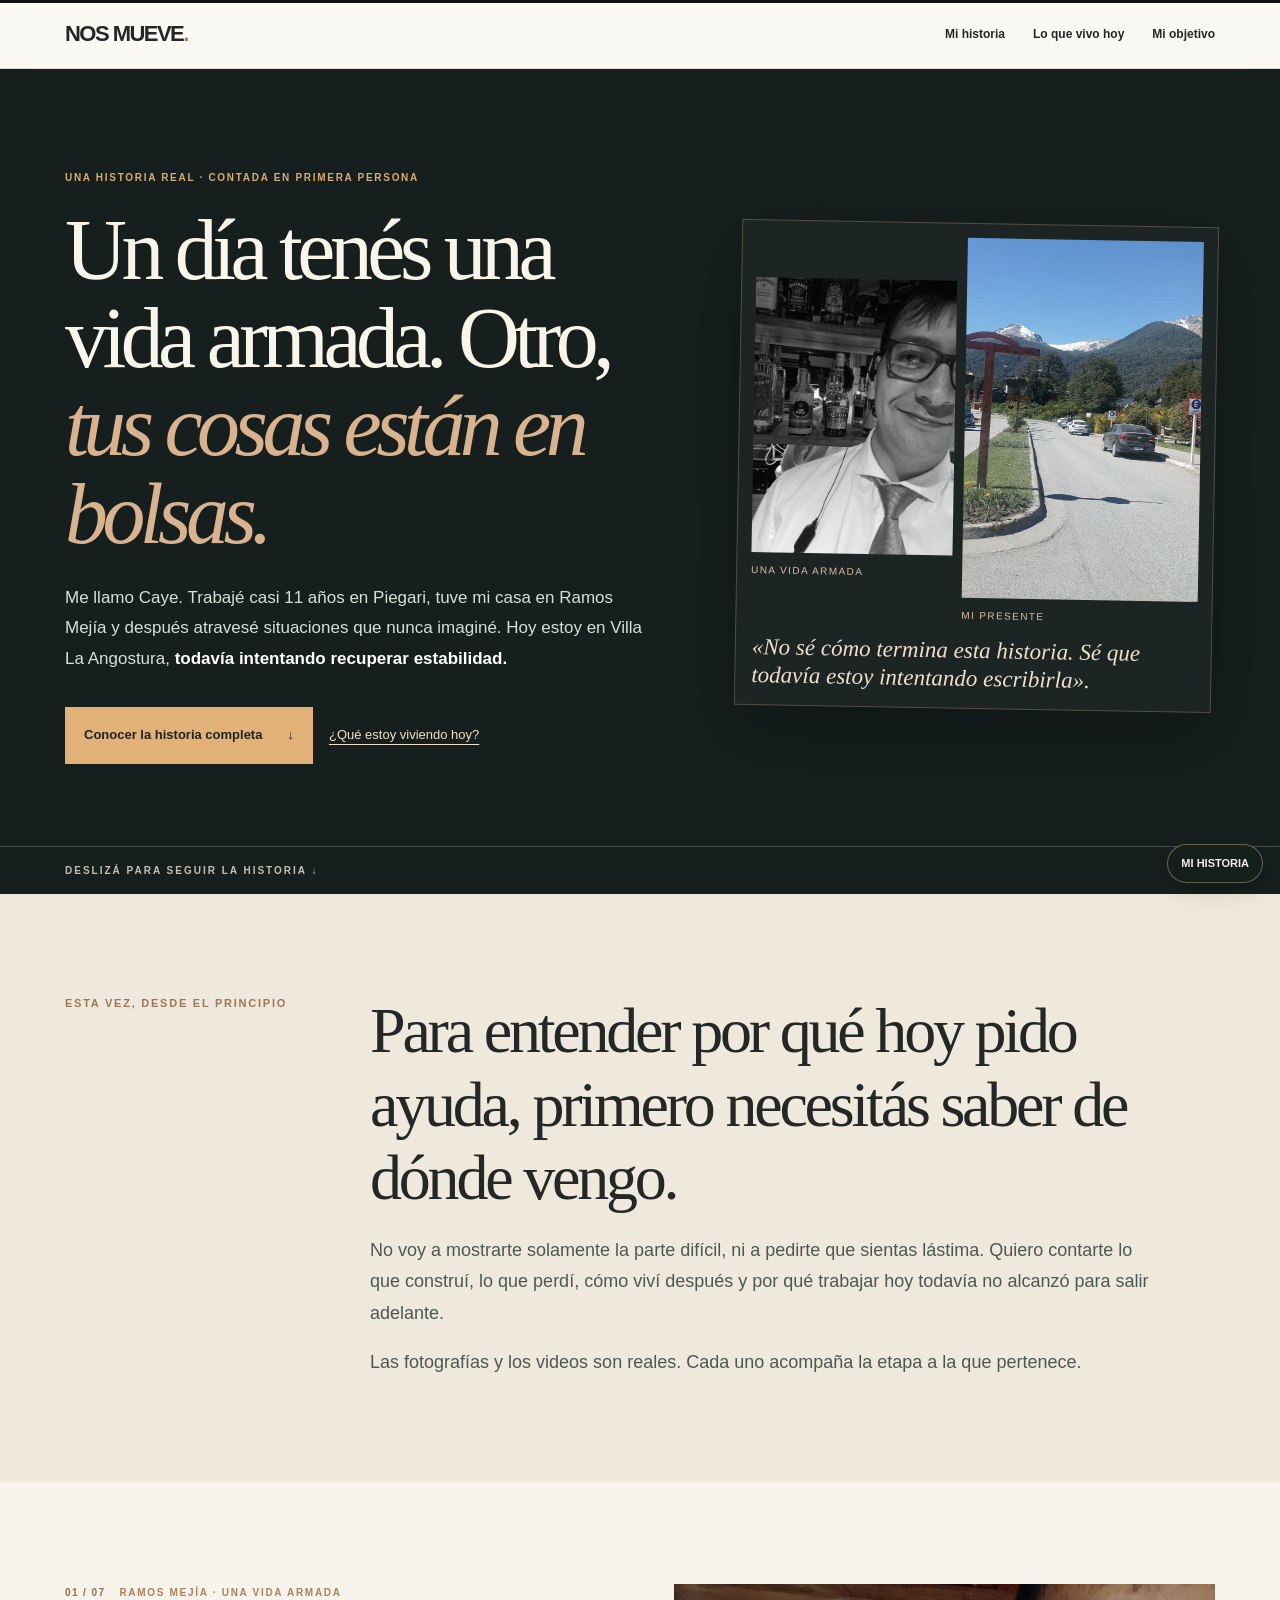
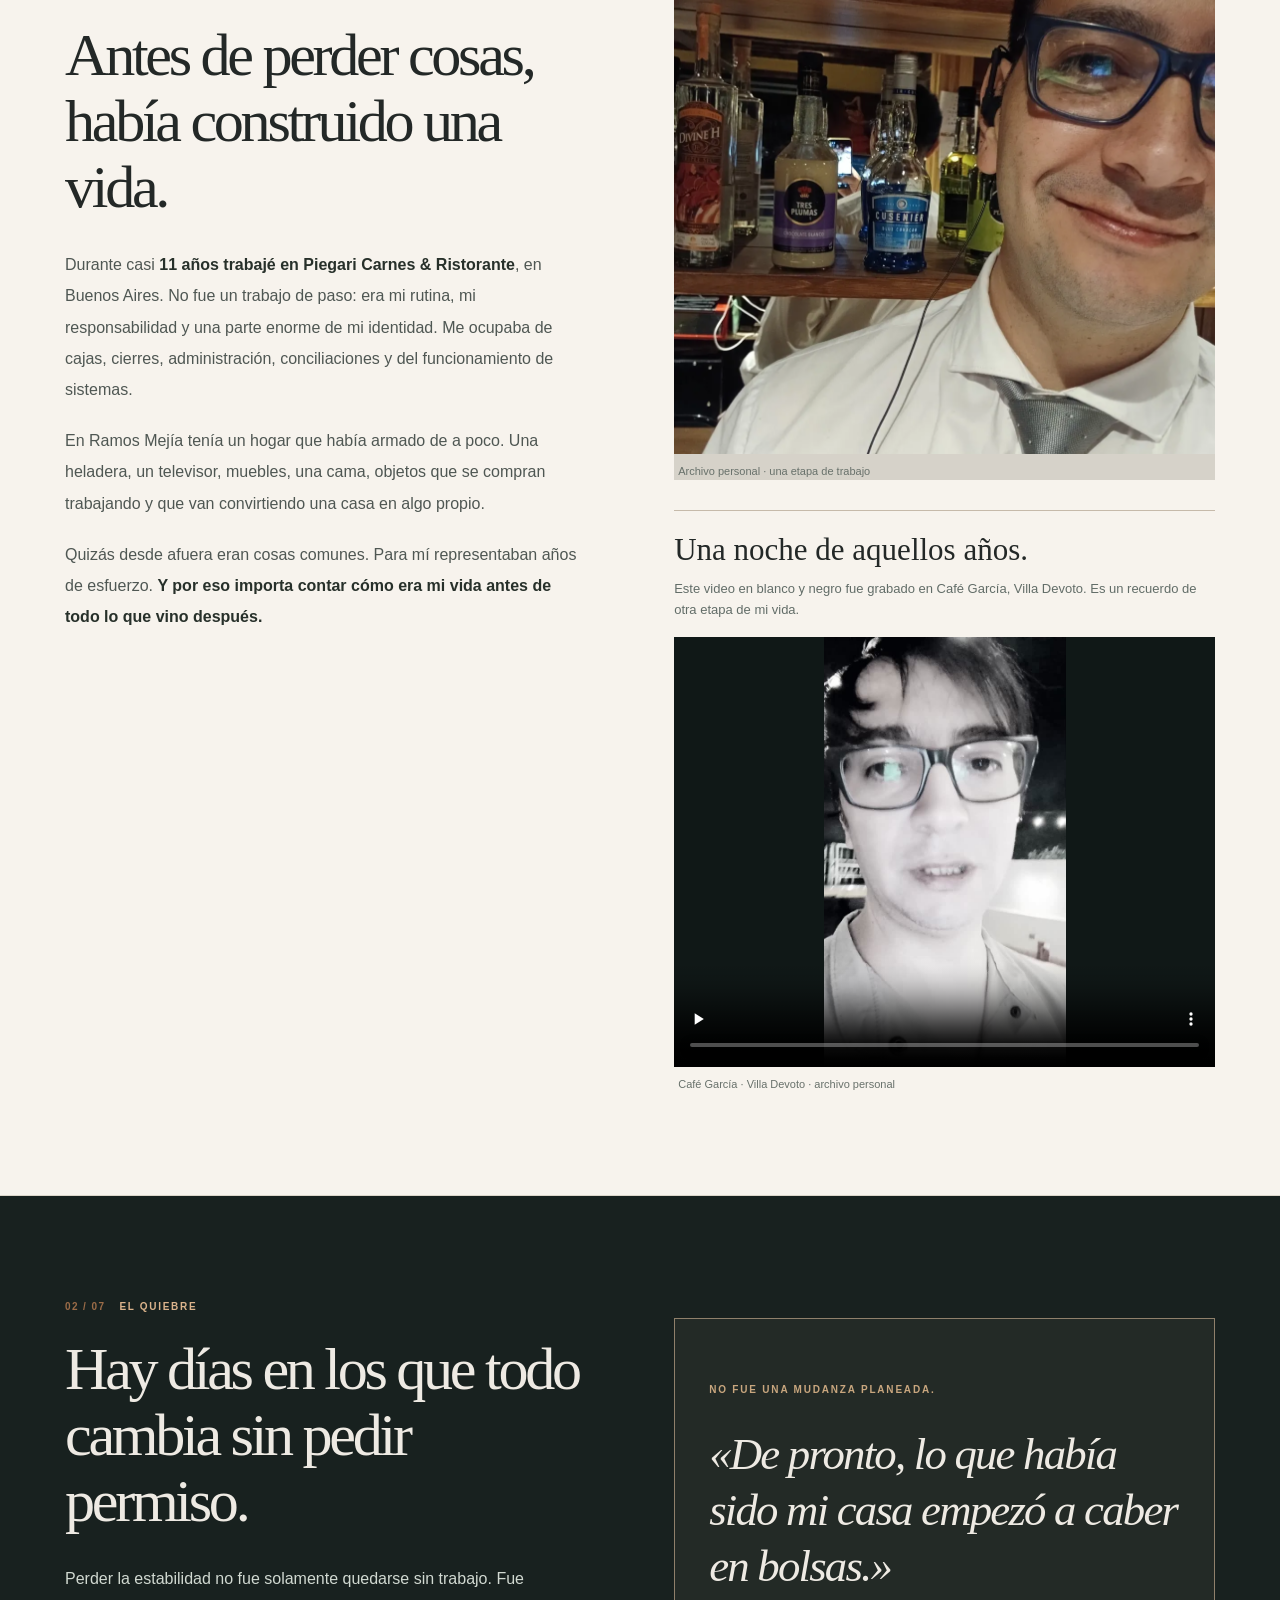
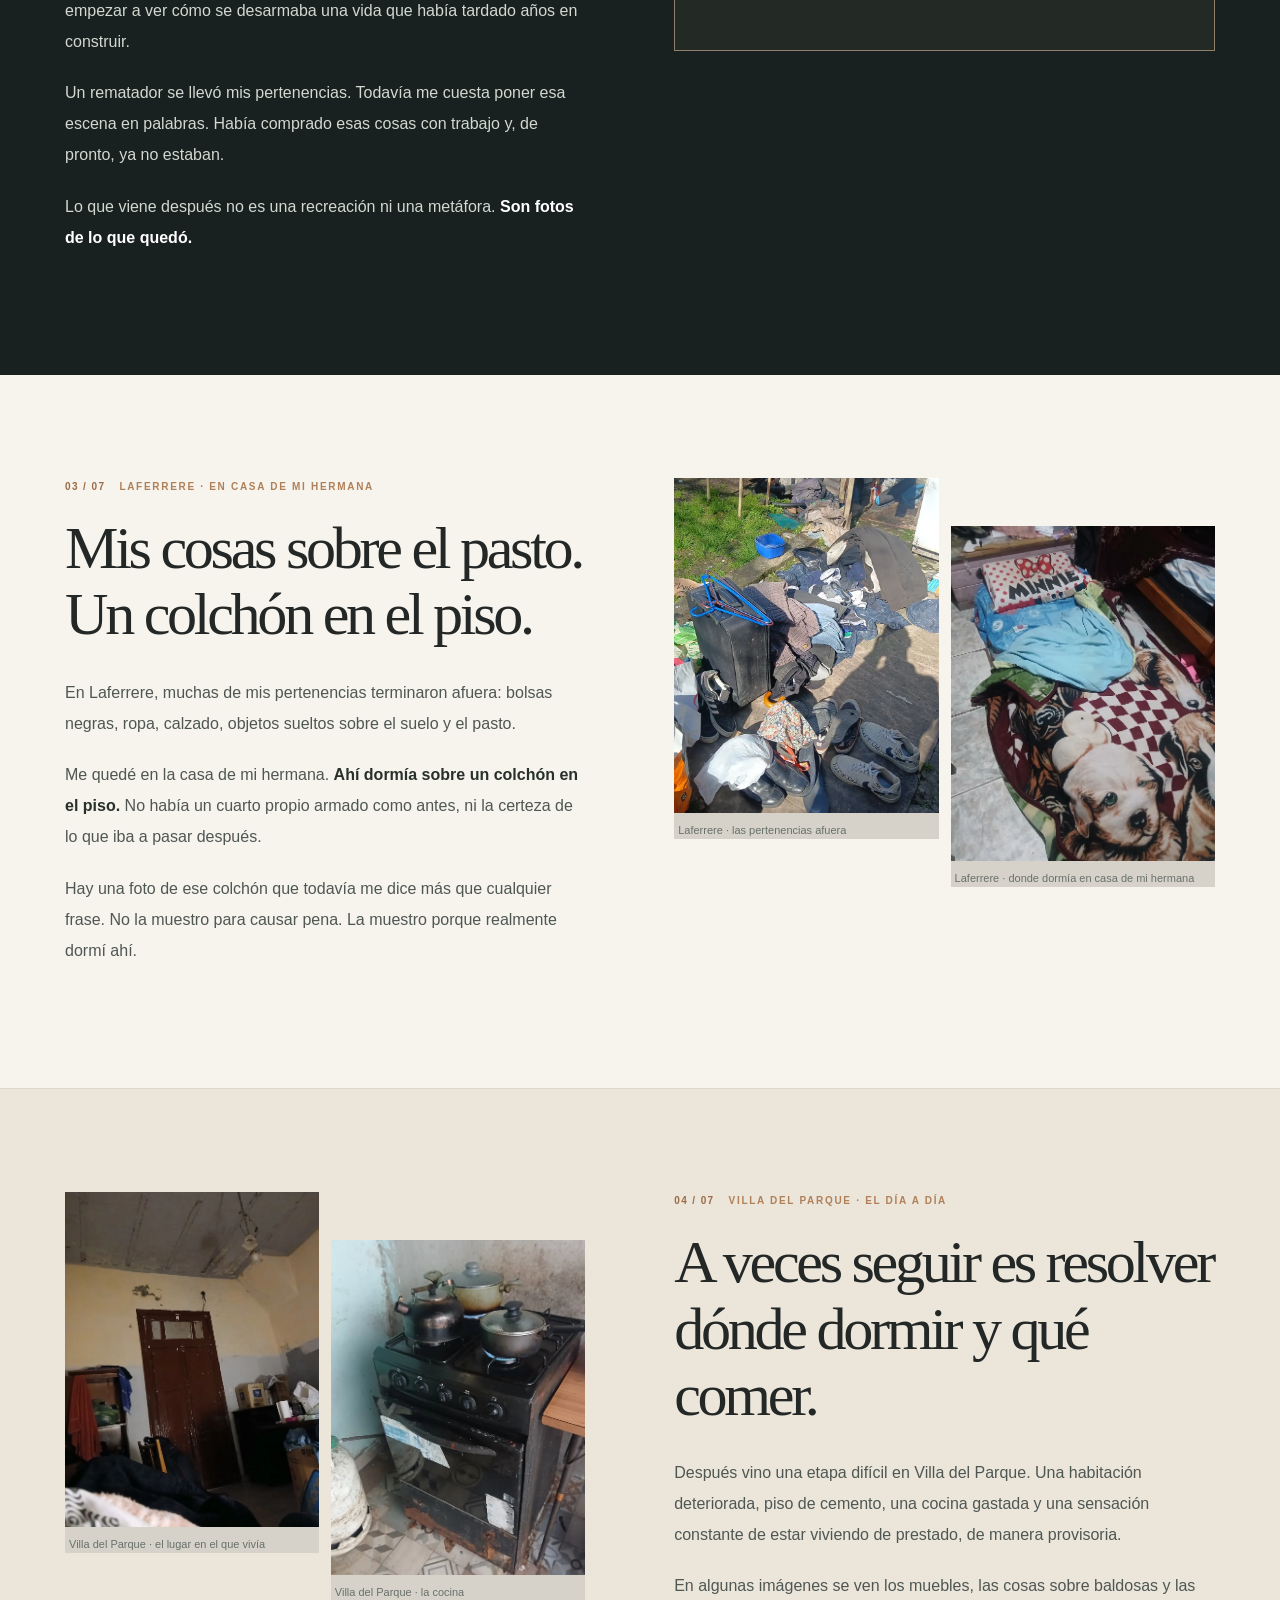
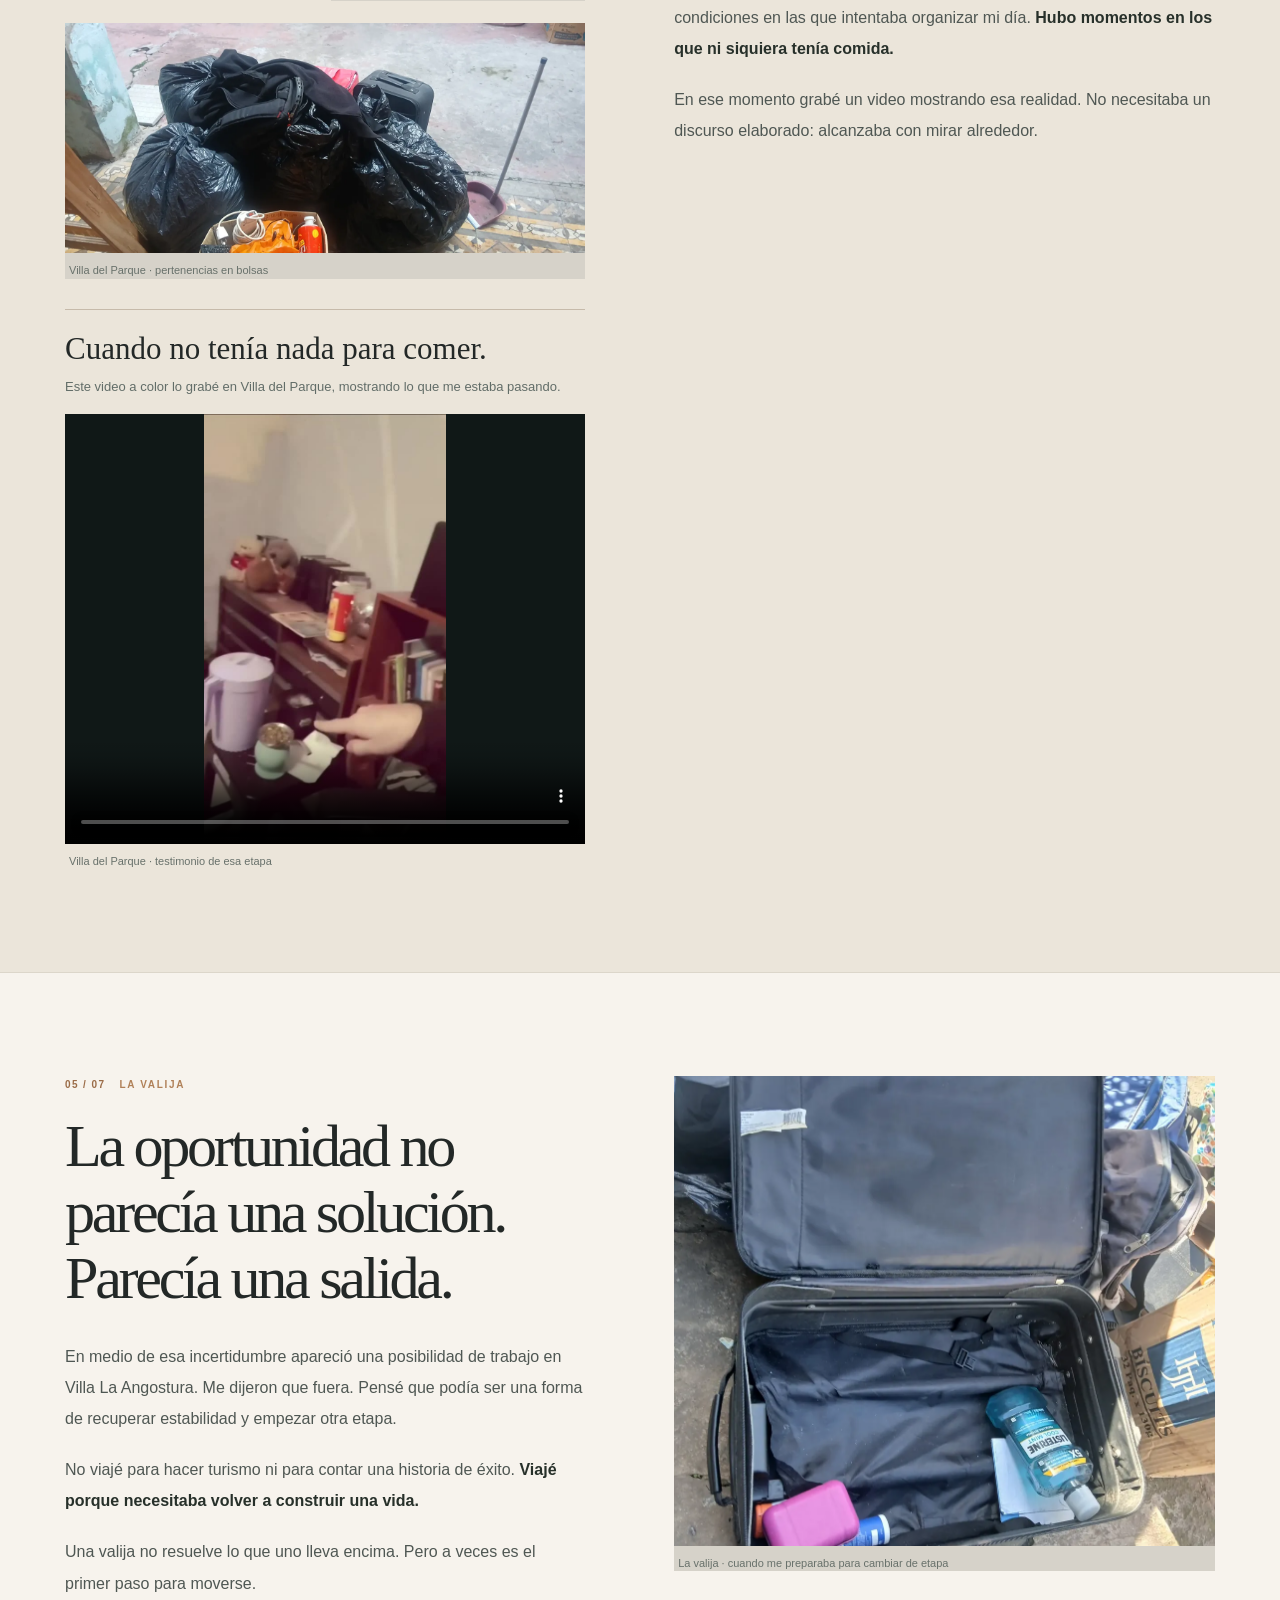
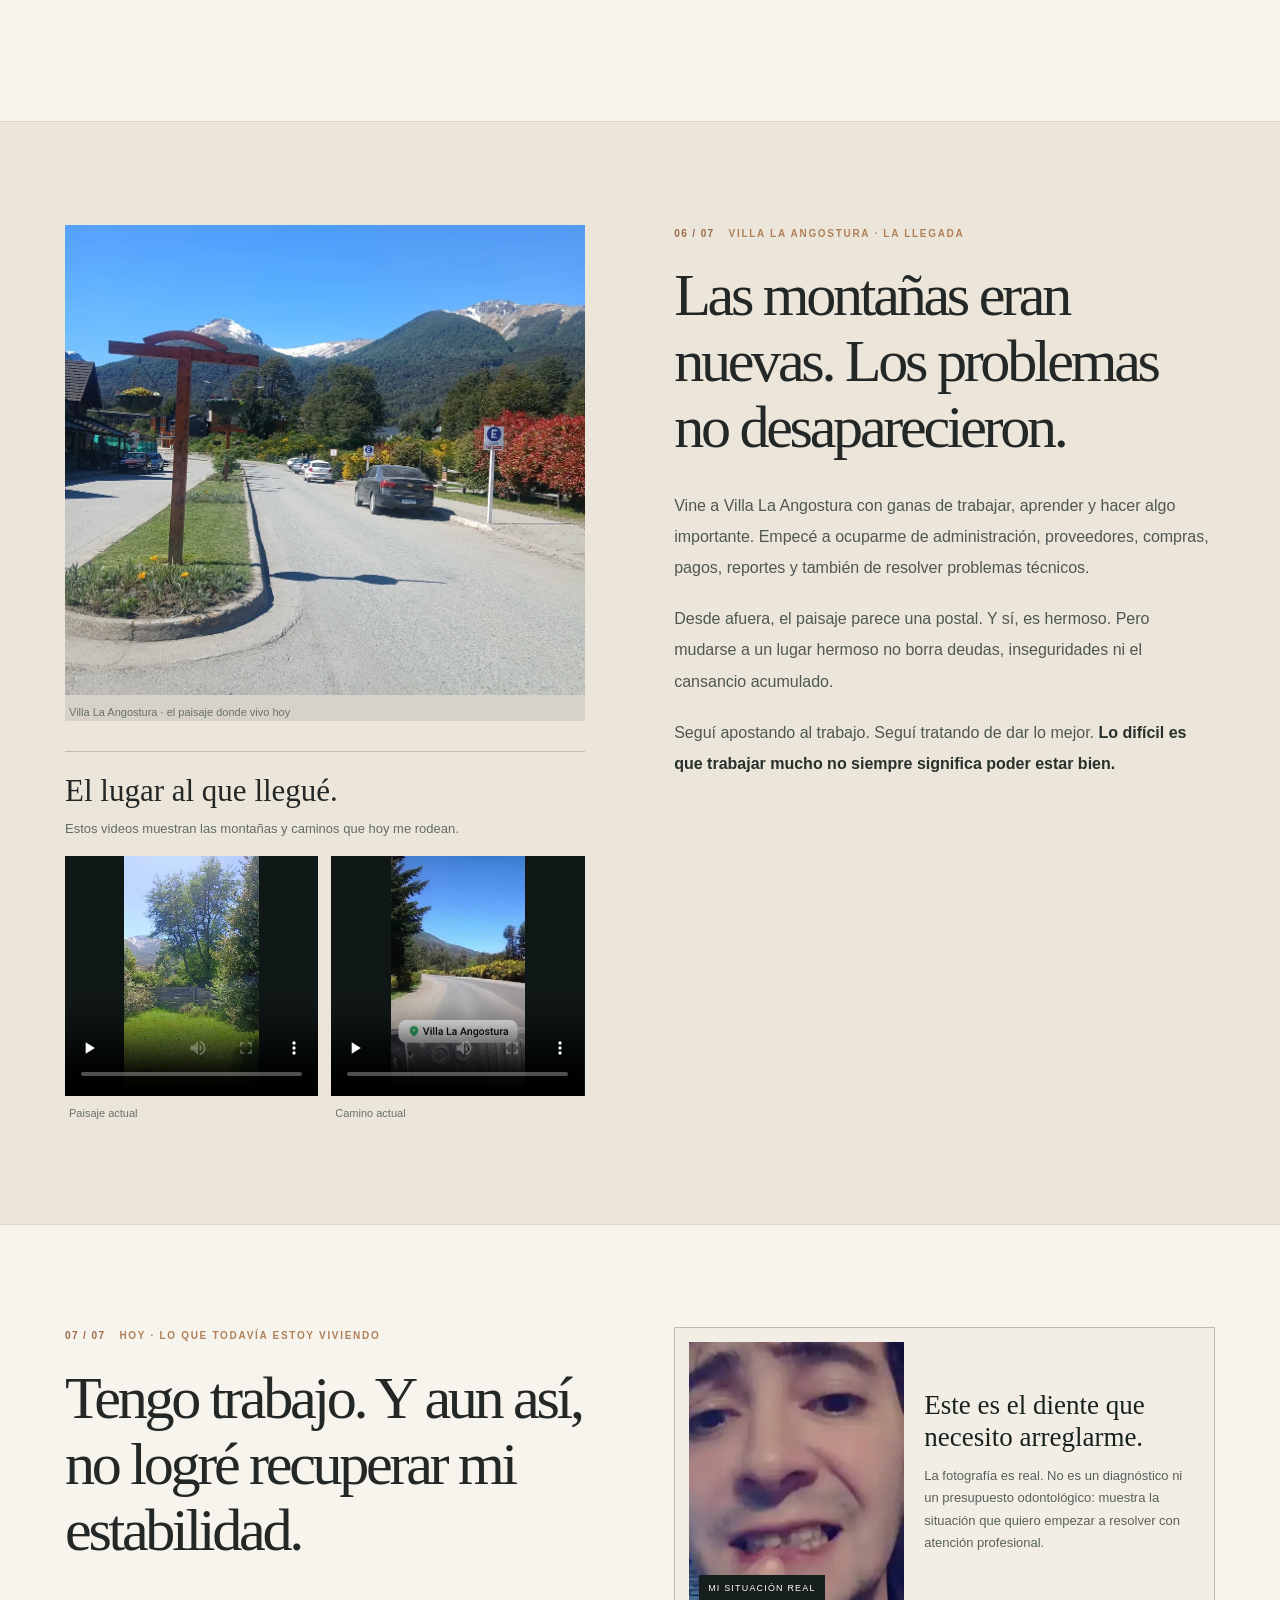
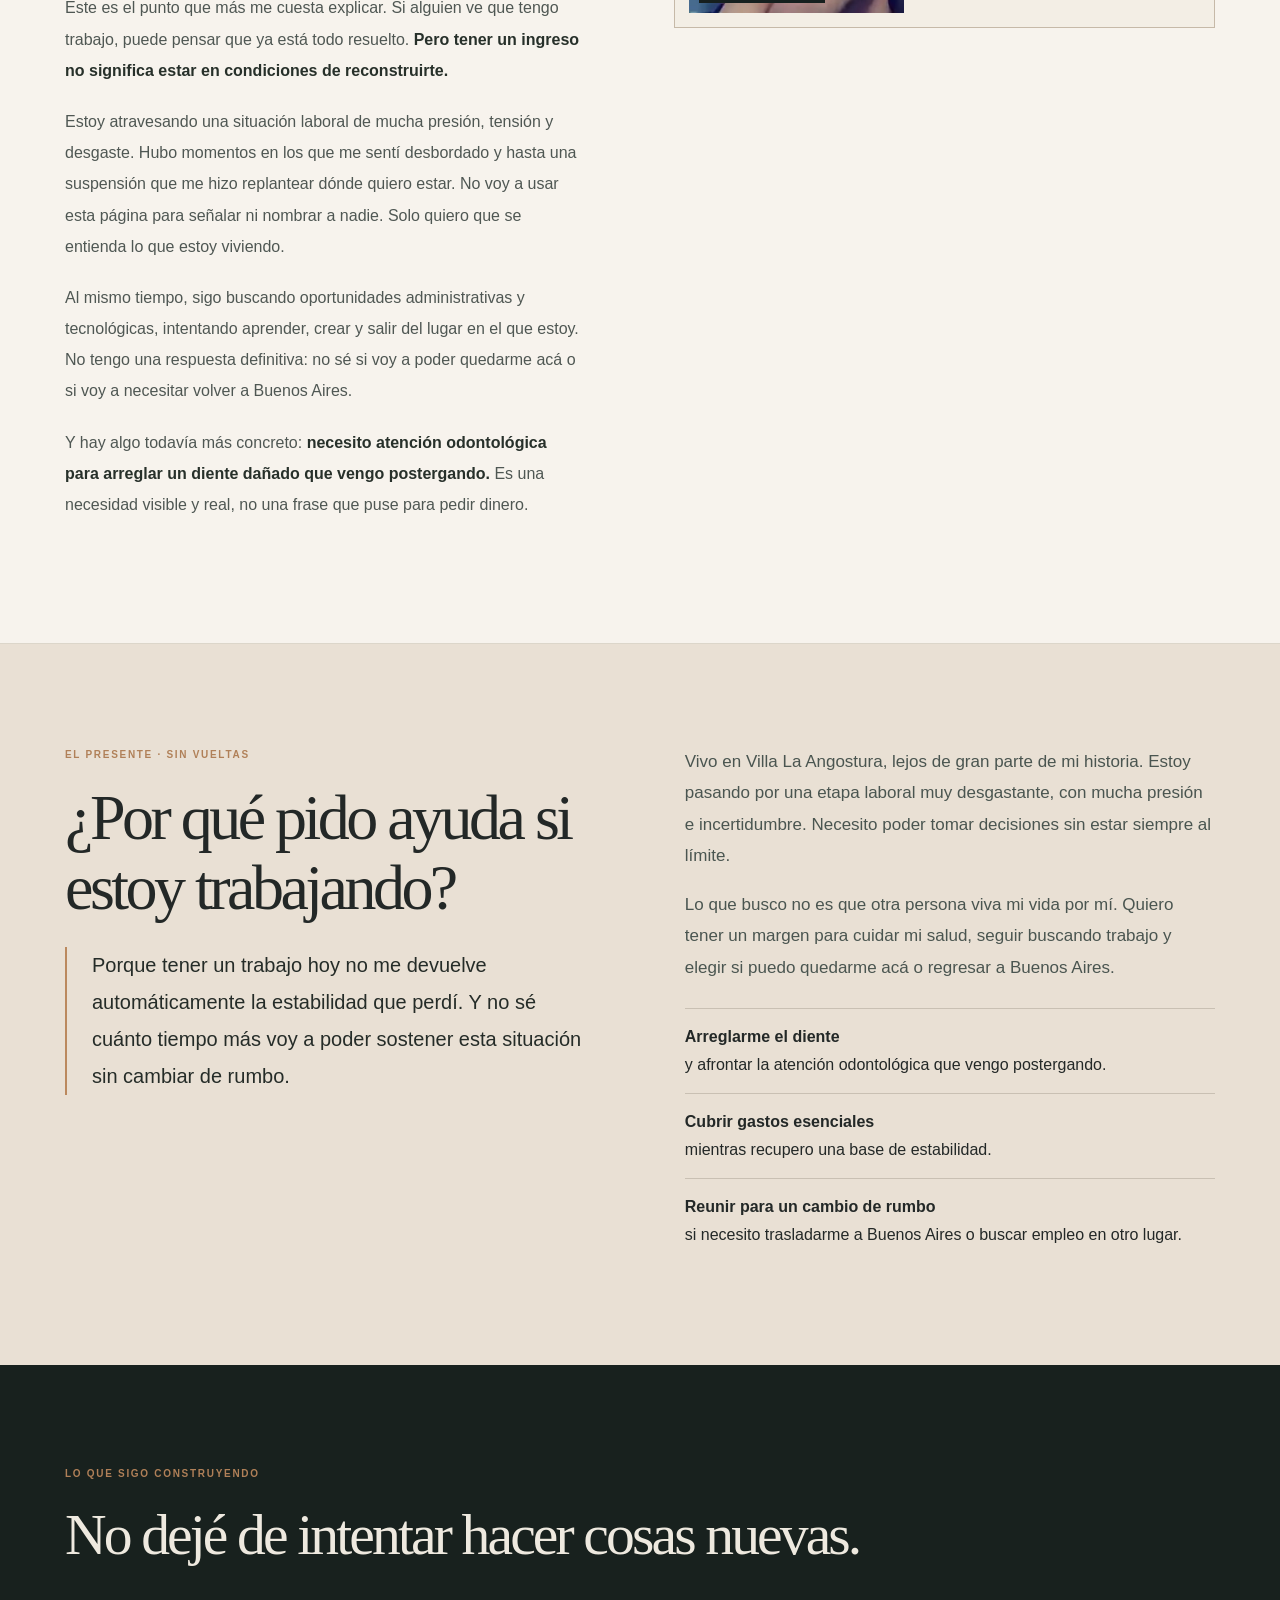
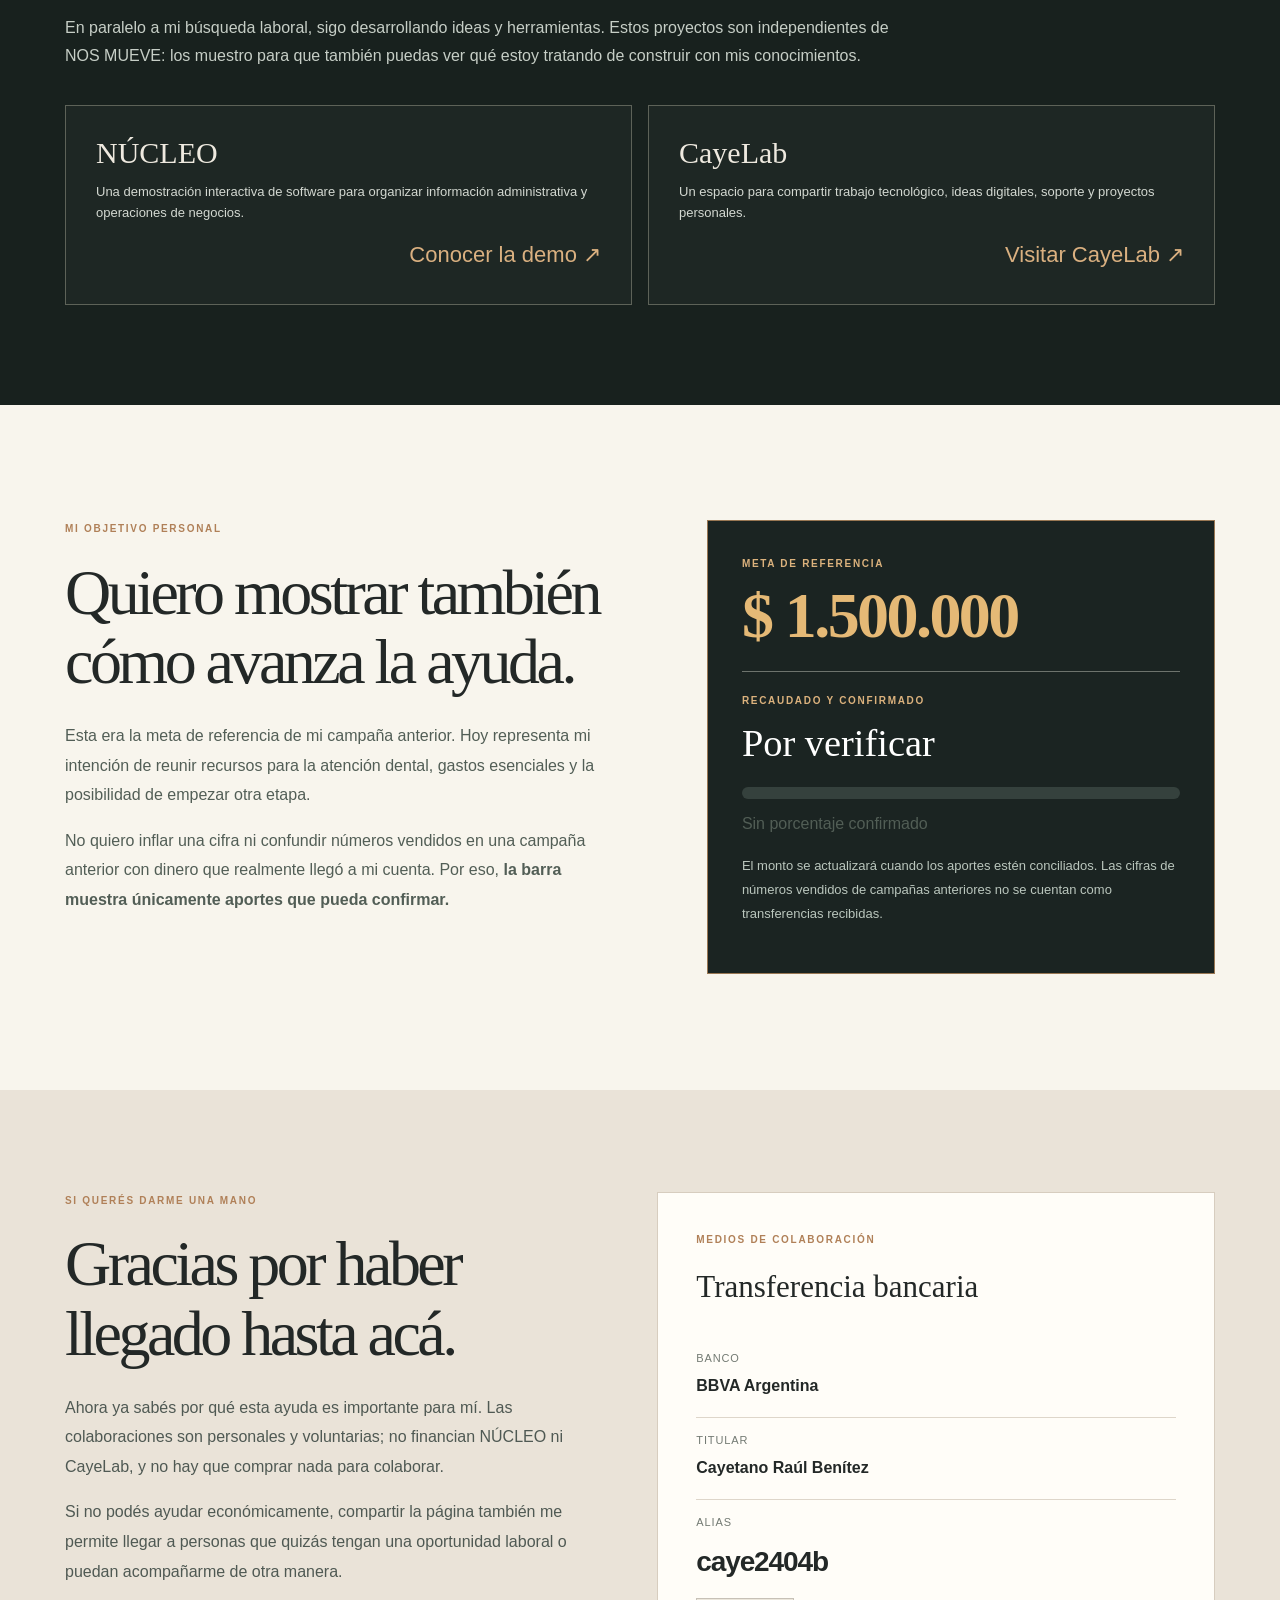
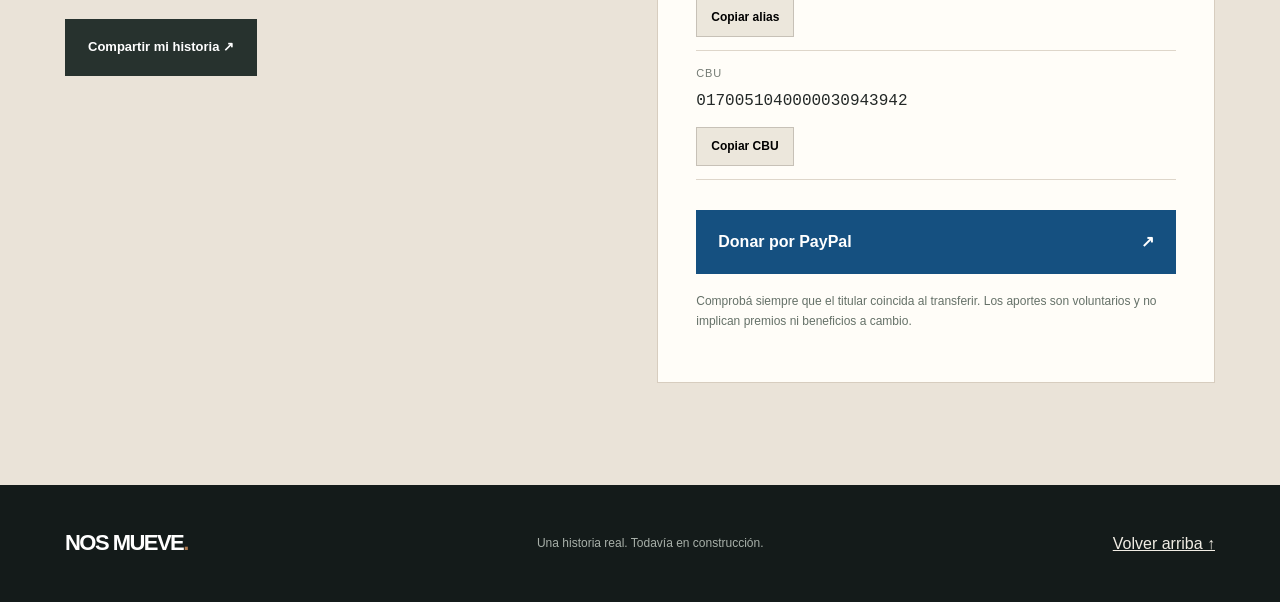
==== commit e5168cad: "Incorporar foto real del diente sin metadatos en el relato del presente" ====
--- a/index.html
+++ b/index.html
@@ -12,7 +12,7 @@
 <section class="episode " id="capitulo-4" data-chapter="4" aria-labelledby="t4"><div class="episode-inner"><div class="episode-copy"><div class="eyebrow"><span class="episode-num">04 / 07</span><span>VILLA DEL PARQUE · EL DÍA A DÍA</span></div><h2 id="t4">A veces seguir es resolver dónde dormir y qué comer.</h2><p>Después vino una etapa difícil en Villa del Parque. Una habitación deteriorada, piso de cemento, una cocina gastada y una sensación constante de estar viviendo de prestado, de manera provisoria.</p><p>En algunas imágenes se ven los muebles, las cosas sobre baldosas y las condiciones en las que intentaba organizar mi día. <strong>Hubo momentos en los que ni siquiera tenía comida.</strong></p><p>En ese momento grabé un video mostrando esa realidad. No necesitaba un discurso elaborado: alcanzaba con mirar alrededor.</p></div><div class="episode-media"><div class="photo-pair"><figure class="photo "><img loading="lazy" decoding="async" src="assets/img/habitacion.webp" alt="Habitación deteriorada en Villa del Parque"><figcaption>Villa del Parque · el lugar en el que vivía</figcaption></figure><figure class="photo "><img loading="lazy" decoding="async" src="assets/img/cocina.webp" alt="Cocina con ollas y tetera en Villa del Parque"><figcaption>Villa del Parque · la cocina</figcaption></figure></div><figure class="photo photo-wide"><img loading="lazy" decoding="async" src="assets/img/bolsas.webp" alt="Bolsas negras con pertenencias sobre baldosas"><figcaption>Villa del Parque · pertenencias en bolsas</figcaption></figure><div class="film-aside"><h3>Cuando no tenía nada para comer.</h3><p>Este video a color lo grabé en Villa del Parque, mostrando lo que me estaba pasando.</p><figure class="film"><video controls preload="none" playsinline poster="assets/posters/historia.jpg"><source src="assets/video/historia.mp4" type="video/mp4">Tu navegador no admite la reproducción de este video.</video><figcaption>Villa del Parque · testimonio de esa etapa</figcaption></figure></div></div></div></section>
 <section class="episode " id="capitulo-5" data-chapter="5" aria-labelledby="t5"><div class="episode-inner"><div class="episode-copy"><div class="eyebrow"><span class="episode-num">05 / 07</span><span>LA VALIJA</span></div><h2 id="t5">La oportunidad no parecía una solución. Parecía una salida.</h2><p>En medio de esa incertidumbre apareció una posibilidad de trabajo en Villa La Angostura. Me dijeron que fuera. Pensé que podía ser una forma de recuperar estabilidad y empezar otra etapa.</p><p>No viajé para hacer turismo ni para contar una historia de éxito. <strong>Viajé porque necesitaba volver a construir una vida.</strong></p><p>Una valija no resuelve lo que uno lleva encima. Pero a veces es el primer paso para moverse.</p></div><div class="episode-media"><figure class="photo "><img loading="lazy" decoding="async" src="assets/img/valija.webp" alt="Valija abierta con pertenencias antes del cambio de lugar"><figcaption>La valija · cuando me preparaba para cambiar de etapa</figcaption></figure></div></div></section>
 <section class="episode " id="capitulo-6" data-chapter="6" aria-labelledby="t6"><div class="episode-inner"><div class="episode-copy"><div class="eyebrow"><span class="episode-num">06 / 07</span><span>VILLA LA ANGOSTURA · LA LLEGADA</span></div><h2 id="t6">Las montañas eran nuevas. Los problemas no desaparecieron.</h2><p>Vine a Villa La Angostura con ganas de trabajar, aprender y hacer algo importante. Empecé a ocuparme de administración, proveedores, compras, pagos, reportes y también de resolver problemas técnicos.</p><p>Desde afuera, el paisaje parece una postal. Y sí, es hermoso. Pero mudarse a un lugar hermoso no borra deudas, inseguridades ni el cansancio acumulado.</p><p>Seguí apostando al trabajo. Seguí tratando de dar lo mejor. <strong>Lo difícil es que trabajar mucho no siempre significa poder estar bien.</strong></p></div><div class="episode-media"><figure class="photo "><img loading="lazy" decoding="async" src="assets/img/presente-angostura.webp" alt="Montañas reales de Villa La Angostura"><figcaption>Villa La Angostura · el paisaje donde vivo hoy</figcaption></figure><div class="film-aside"><h3>El lugar al que llegué.</h3><p>Estos videos muestran las montañas y caminos que hoy me rodean.</p><div class="video-pair"><figure class="film"><video controls preload="none" playsinline poster="assets/posters/angostura-paisaje.jpg"><source src="assets/video/angostura-paisaje.mp4" type="video/mp4">Tu navegador no admite la reproducción de este video.</video><figcaption>Paisaje actual</figcaption></figure><figure class="film"><video controls preload="none" playsinline poster="assets/posters/angostura-camino.jpg"><source src="assets/video/angostura-camino.mp4" type="video/mp4">Tu navegador no admite la reproducción de este video.</video><figcaption>Camino actual</figcaption></figure></div></div></div></div></section>
-<section class="episode " id="capitulo-7" data-chapter="7" aria-labelledby="t7"><div class="episode-inner"><div class="episode-copy"><div class="eyebrow"><span class="episode-num">07 / 07</span><span>HOY · LO QUE TODAVÍA ESTOY VIVIENDO</span></div><h2 id="t7">Tengo trabajo. Y aun así, no logré recuperar mi estabilidad.</h2><p>Este es el punto que más me cuesta explicar. Si alguien ve que tengo trabajo, puede pensar que ya está todo resuelto. <strong>Pero tener un ingreso no significa estar en condiciones de reconstruirte.</strong></p><p>Estoy atravesando una situación laboral de mucha presión, tensión y desgaste. Hubo momentos en los que me sentí desbordado y hasta una suspensión que me hizo replantear dónde quiero estar. No voy a usar esta página para señalar ni nombrar a nadie. Solo quiero que se entienda lo que estoy viviendo.</p><p>Al mismo tiempo, sigo buscando oportunidades administrativas y tecnológicas, intentando aprender, crear y salir del lugar en el que estoy. No tengo una respuesta definitiva: no sé si voy a poder quedarme acá o si voy a necesitar volver a Buenos Aires.</p><p>Y hay algo todavía más concreto: <strong>necesito atención odontológica para arreglar un diente dañado que vengo postergando.</strong> Es una necesidad visible y real, no una frase que puse para pedir dinero.</p></div><div class="episode-media"><div class="teeth-panel"><div class="teeth-photo"><img loading="lazy" src="__DENTAL_IMAGE_SRC__" alt="Fotograma personal mostrando un diente que necesito reparar"><span class="image-stamp">MI SITUACIÓN REAL</span></div><div class="teeth-copy"><h3>Este es el diente que necesito arreglarme.</h3><p>La fotografía es real. No es un diagnóstico ni un presupuesto odontológico: muestra la situación que quiero empezar a resolver con atención profesional.</p></div></div></div></div></section>
+<section class="episode " id="capitulo-7" data-chapter="7" aria-labelledby="t7"><div class="episode-inner"><div class="episode-copy"><div class="eyebrow"><span class="episode-num">07 / 07</span><span>HOY · LO QUE TODAVÍA ESTOY VIVIENDO</span></div><h2 id="t7">Tengo trabajo. Y aun así, no logré recuperar mi estabilidad.</h2><p>Este es el punto que más me cuesta explicar. Si alguien ve que tengo trabajo, puede pensar que ya está todo resuelto. <strong>Pero tener un ingreso no significa estar en condiciones de reconstruirte.</strong></p><p>Estoy atravesando una situación laboral de mucha presión, tensión y desgaste. Hubo momentos en los que me sentí desbordado y hasta una suspensión que me hizo replantear dónde quiero estar. No voy a usar esta página para señalar ni nombrar a nadie. Solo quiero que se entienda lo que estoy viviendo.</p><p>Al mismo tiempo, sigo buscando oportunidades administrativas y tecnológicas, intentando aprender, crear y salir del lugar en el que estoy. No tengo una respuesta definitiva: no sé si voy a poder quedarme acá o si voy a necesitar volver a Buenos Aires.</p><p>Y hay algo todavía más concreto: <strong>necesito atención odontológica para arreglar un diente dañado que vengo postergando.</strong> Es una necesidad visible y real, no una frase que puse para pedir dinero.</p></div><div class="episode-media"><div class="teeth-panel"><div class="teeth-photo"><img loading="lazy" src="[data-uri]" alt="Fotograma personal mostrando un diente que necesito reparar"><span class="image-stamp">MI SITUACIÓN REAL</span></div><div class="teeth-copy"><h3>Este es el diente que necesito arreglarme.</h3><p>La fotografía es real. No es un diagnóstico ni un presupuesto odontológico: muestra la situación que quiero empezar a resolver con atención profesional.</p></div></div></div></div></section>
 <section class="purpose" id="hoy"><div class="container purpose-layout"><div><div class="eyebrow">EL PRESENTE · SIN VUELTAS</div><h2>¿Por qué pido ayuda si estoy trabajando?</h2><p class="reason">Porque tener un trabajo hoy no me devuelve automáticamente la estabilidad que perdí. Y no sé cuánto tiempo más voy a poder sostener esta situación sin cambiar de rumbo.</p></div><div><p>Vivo en Villa La Angostura, lejos de gran parte de mi historia. Estoy pasando por una etapa laboral muy desgastante, con mucha presión e incertidumbre. Necesito poder tomar decisiones sin estar siempre al límite.</p><p>Lo que busco no es que otra persona viva mi vida por mí. Quiero tener un margen para cuidar mi salud, seguir buscando trabajo y elegir si puedo quedarme acá o regresar a Buenos Aires.</p><ul><li><strong>Arreglarme el diente</strong> y afrontar la atención odontológica que vengo postergando.</li><li><strong>Cubrir gastos esenciales</strong> mientras recupero una base de estabilidad.</li><li><strong>Reunir para un cambio de rumbo</strong> si necesito trasladarme a Buenos Aires o buscar empleo en otro lugar.</li></ul></div></div></section>
 <section class="projects" id="proyectos"><div class="container"><div class="eyebrow">LO QUE SIGO CONSTRUYENDO</div><h2>No dejé de intentar hacer cosas nuevas.</h2><p>En paralelo a mi búsqueda laboral, sigo desarrollando ideas y herramientas. Estos proyectos son independientes de NOS MUEVE: los muestro para que también puedas ver qué estoy tratando de construir con mis conocimientos.</p><div class="project-cards"><a class="project-link" href="https://caye2404.github.io/cayelab-web/nucleo-demo/" target="_blank" rel="noopener noreferrer"><strong>NÚCLEO</strong><small>Una demostración interactiva de software para organizar información administrativa y operaciones de negocios.</small><span class="arrow">Conocer la demo ↗</span></a><a class="project-link" href="https://caye2404.github.io/cayelab-web/" target="_blank" rel="noopener noreferrer"><strong>CayeLab</strong><small>Un espacio para compartir trabajo tecnológico, ideas digitales, soporte y proyectos personales.</small><span class="arrow">Visitar CayeLab ↗</span></a></div></div></section>
 <section class="progress-section" id="objetivo"><div class="container progress-layout"><div><div class="eyebrow">MI OBJETIVO PERSONAL</div><h2>Quiero mostrar también cómo avanza la ayuda.</h2><p>Esta era la meta de referencia de mi campaña anterior. Hoy representa mi intención de reunir recursos para la atención dental, gastos esenciales y la posibilidad de empezar otra etapa.</p><p>No quiero inflar una cifra ni confundir números vendidos en una campaña anterior con dinero que realmente llegó a mi cuenta. Por eso, <strong>la barra muestra únicamente aportes que pueda confirmar.</strong></p></div><div class="meter"><div class="meter-label">META DE REFERENCIA</div><div class="meter-goal" id="goal">$1.500.000 <small>ARS</small></div><div class="meter-divider"></div><div class="meter-label">RECAUDADO Y CONFIRMADO</div><div class="meter-raised" id="raised" aria-live="polite">Por verificar</div><div class="meter-track" aria-hidden="true"><div class="meter-fill" id="meter-fill"></div></div><p class="meter-percent" id="percent">Sin porcentaje confirmado</p><p class="meter-note" id="status-note">El total se actualiza después de verificar los aportes.</p><p class="meter-note" id="updated"></p></div></div></section>
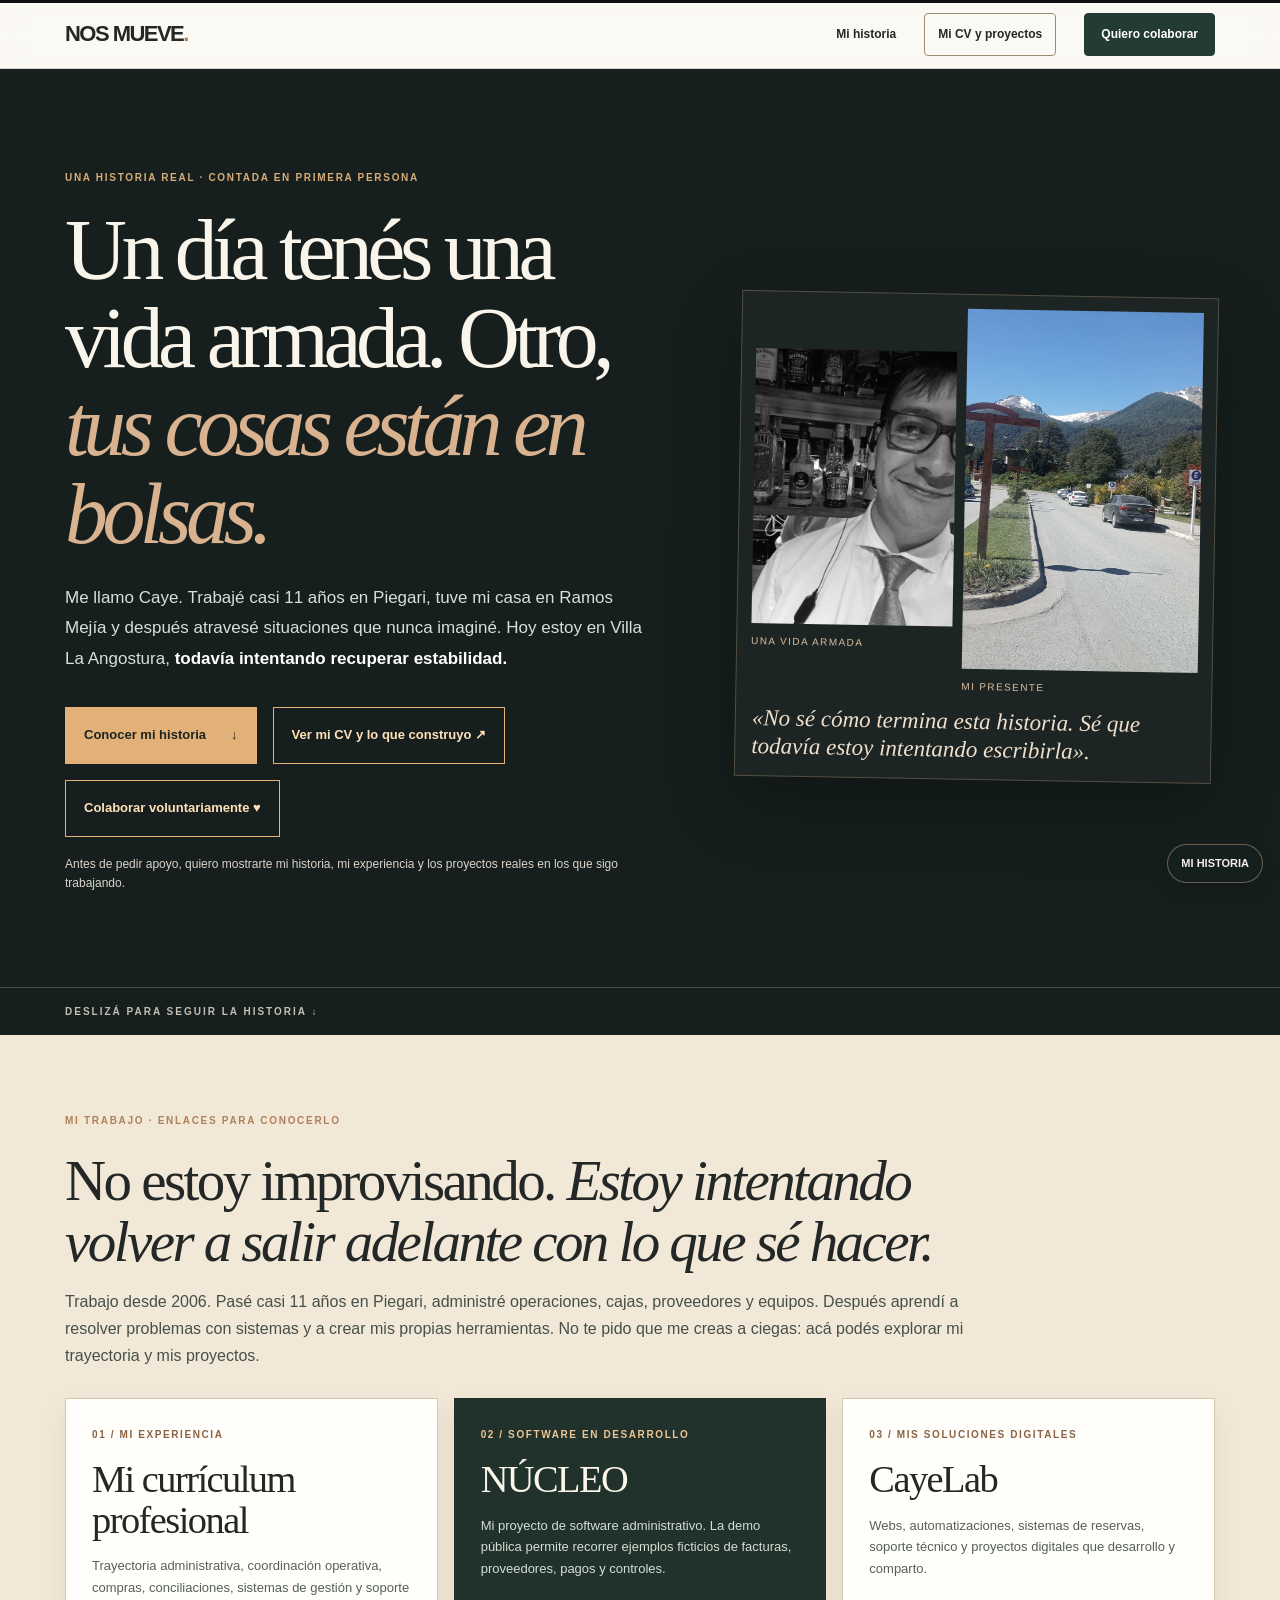
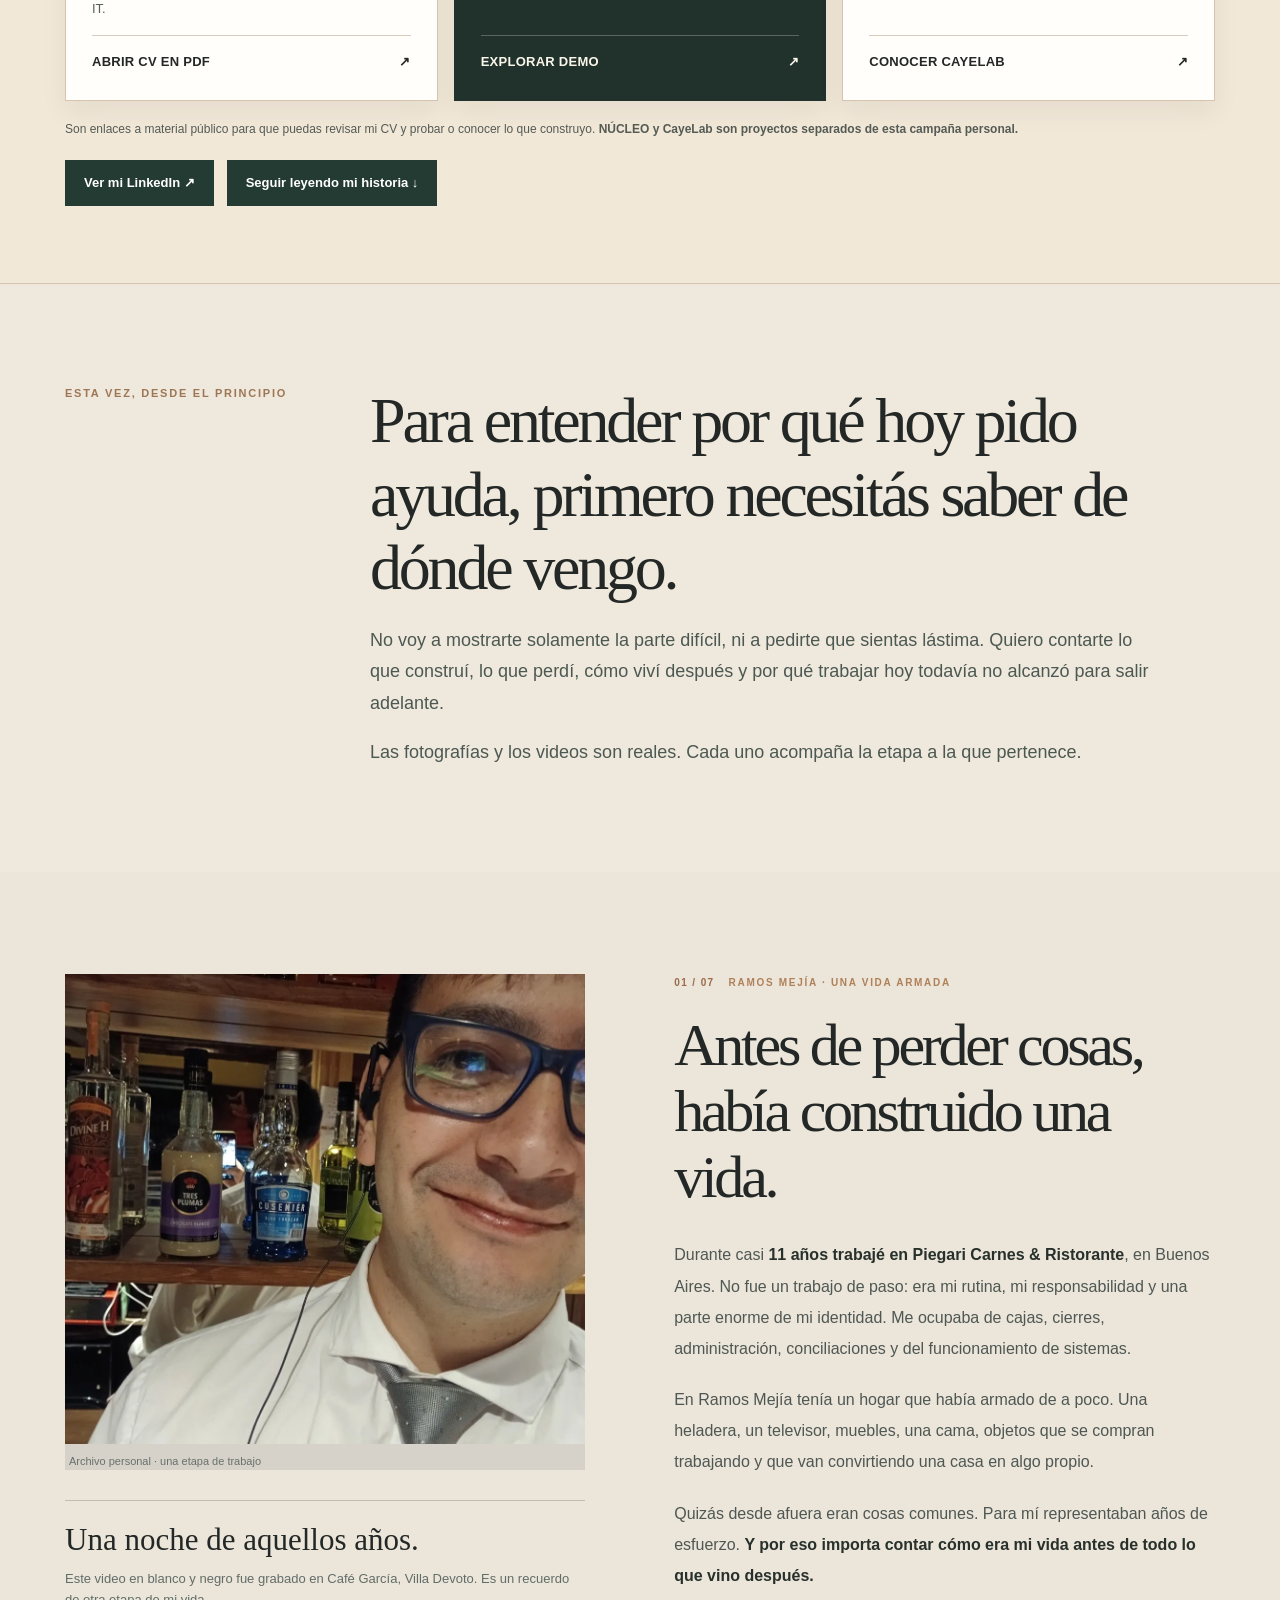
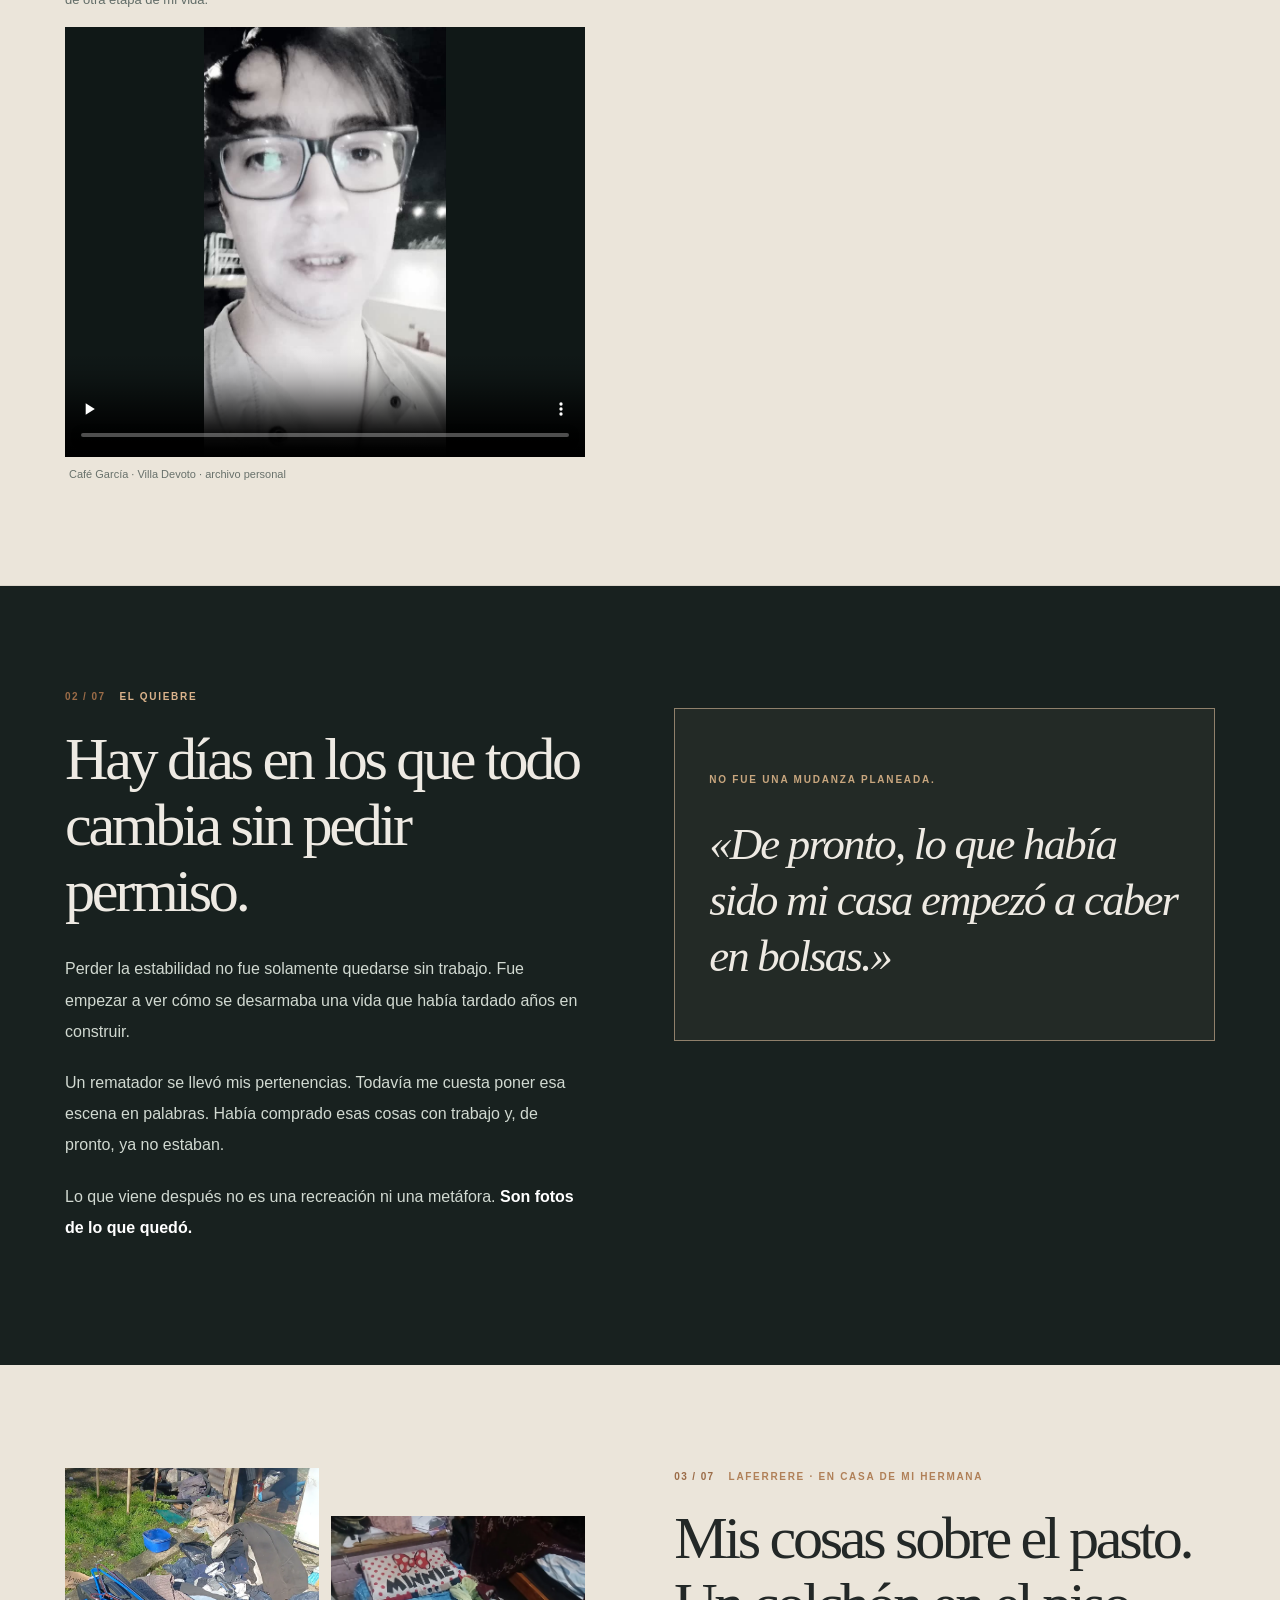
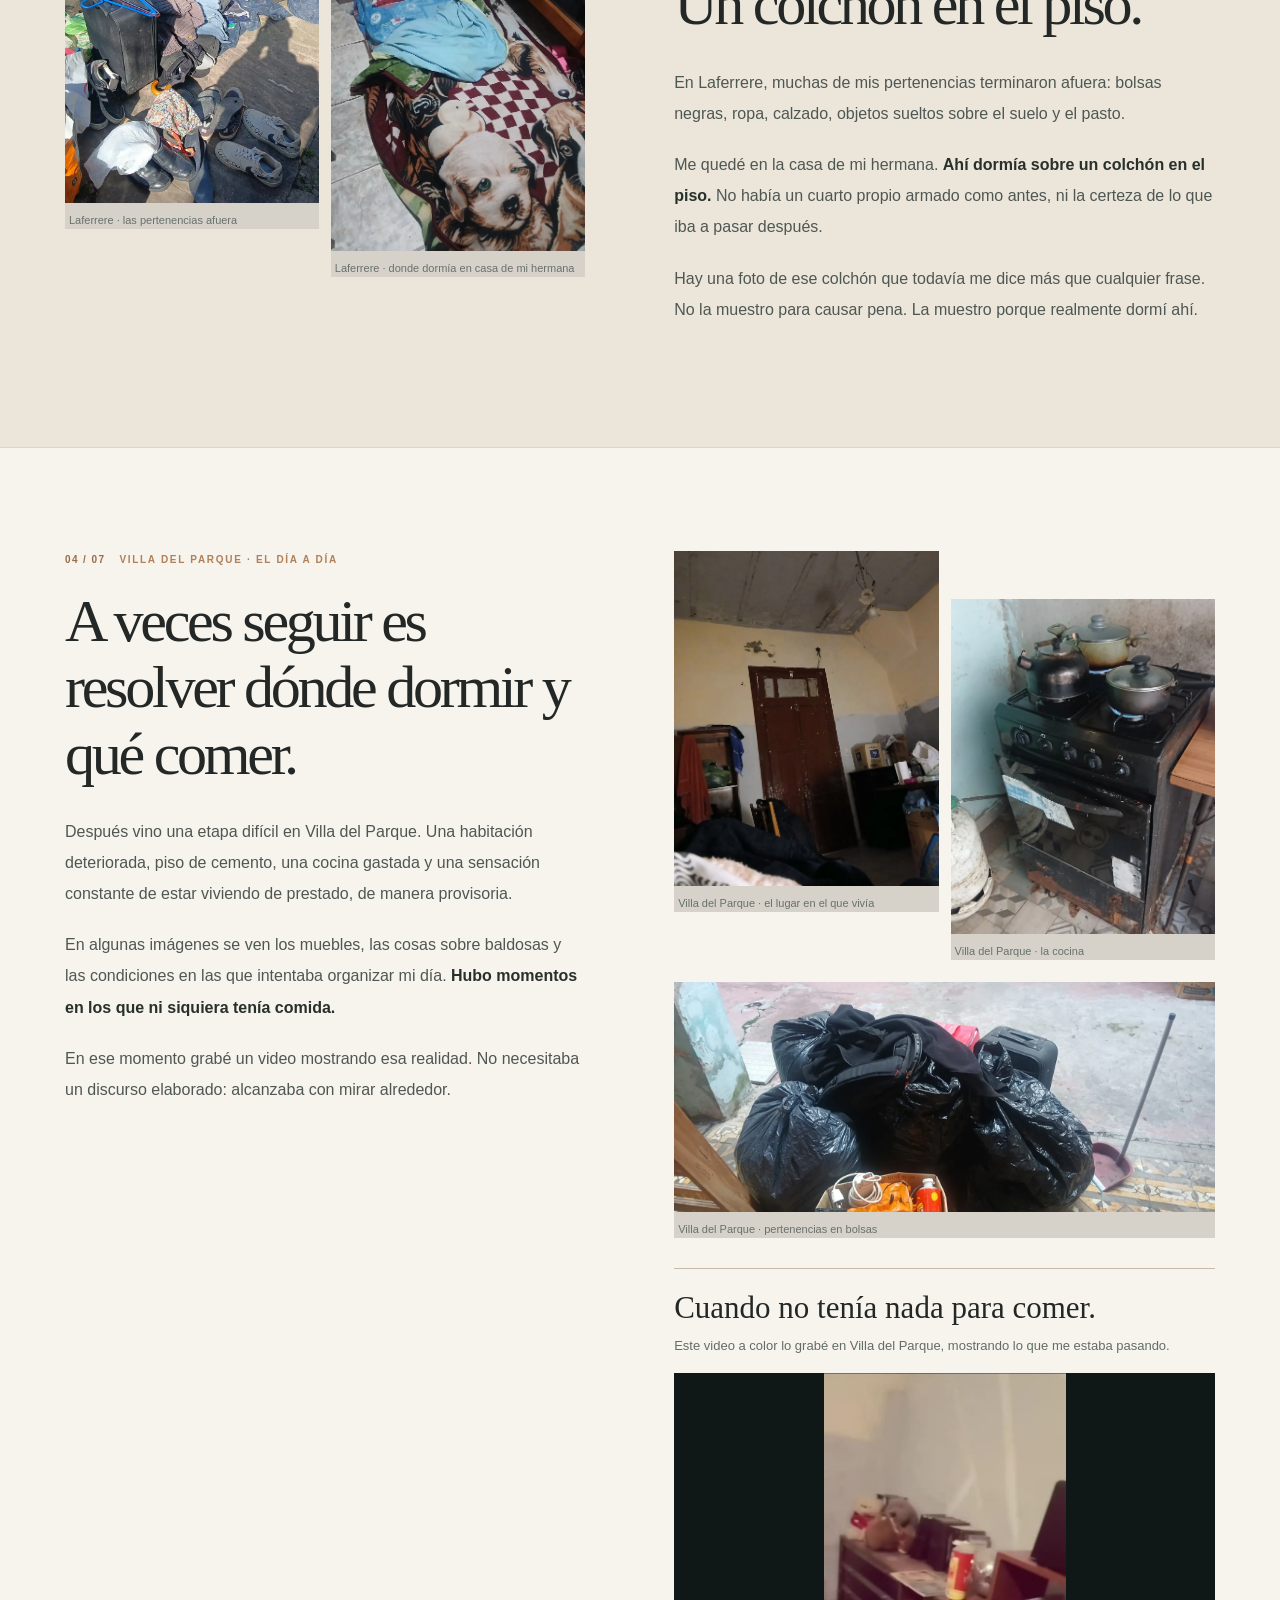
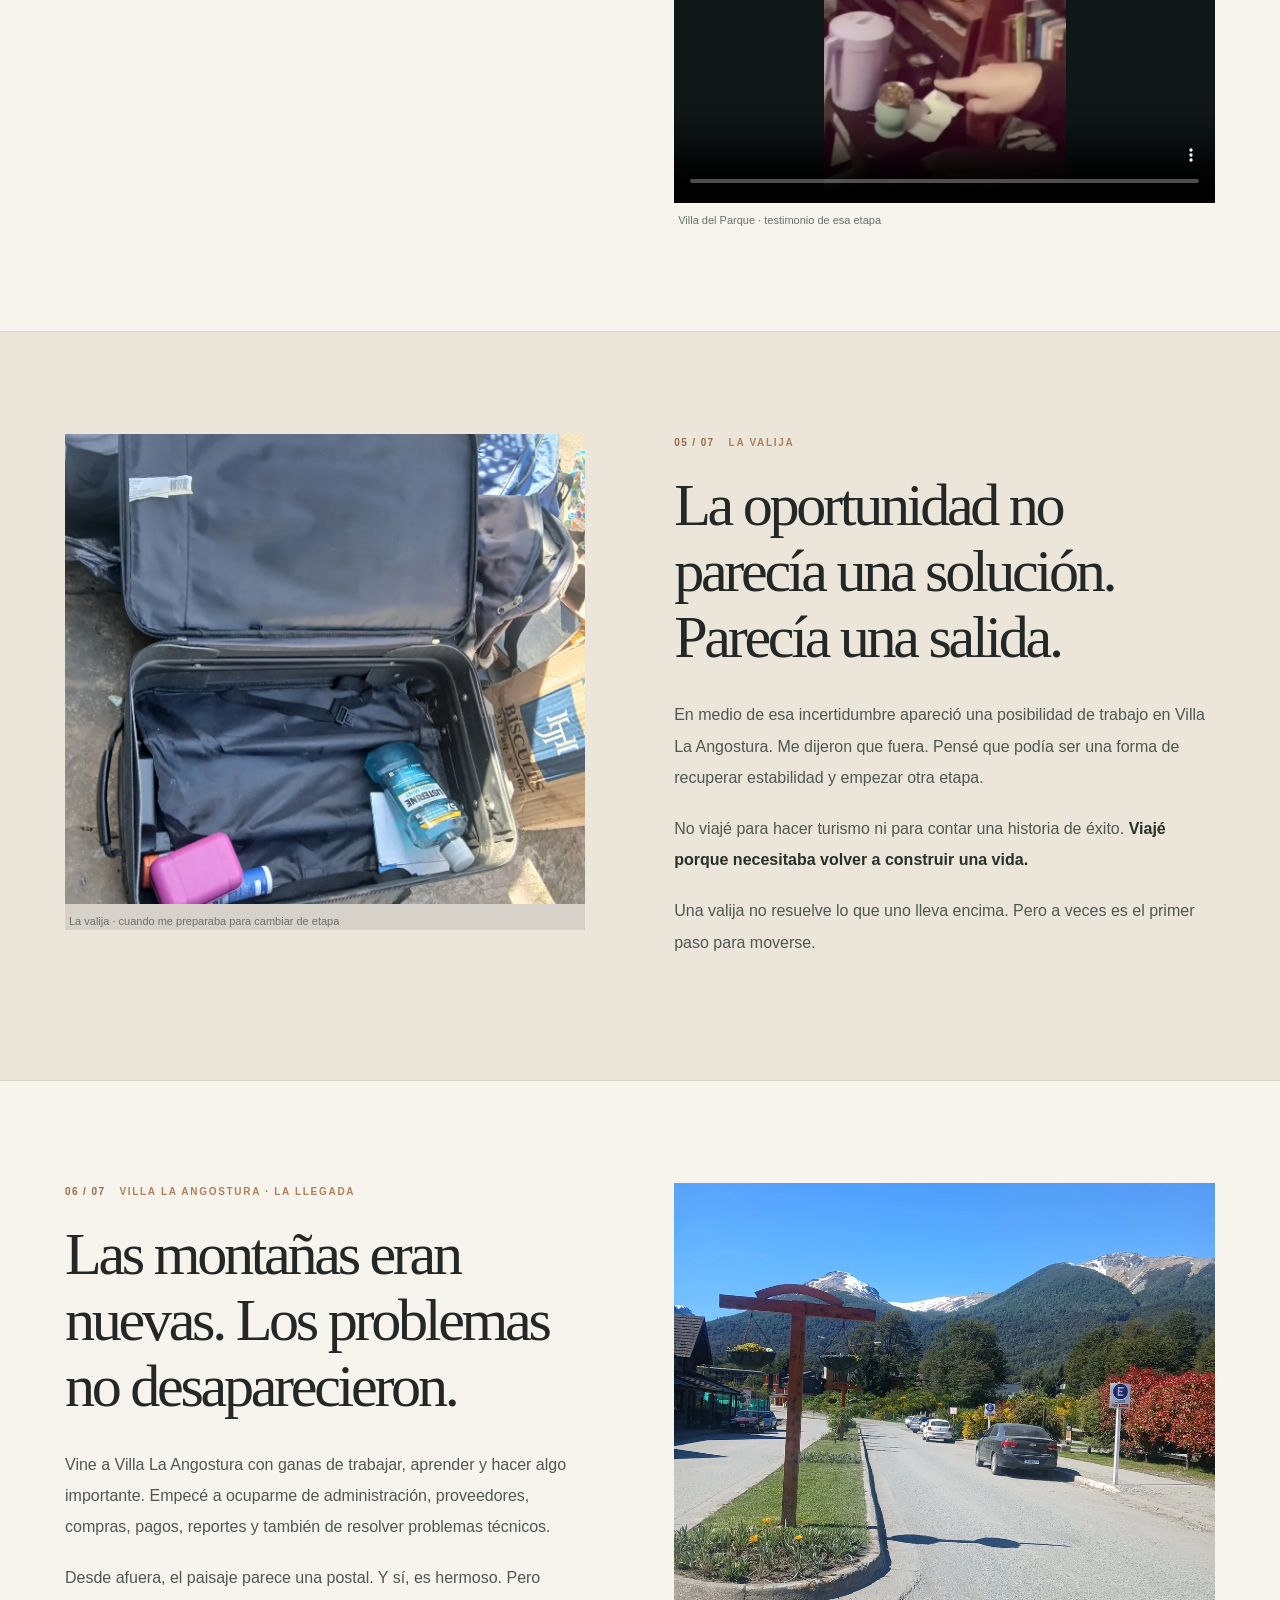
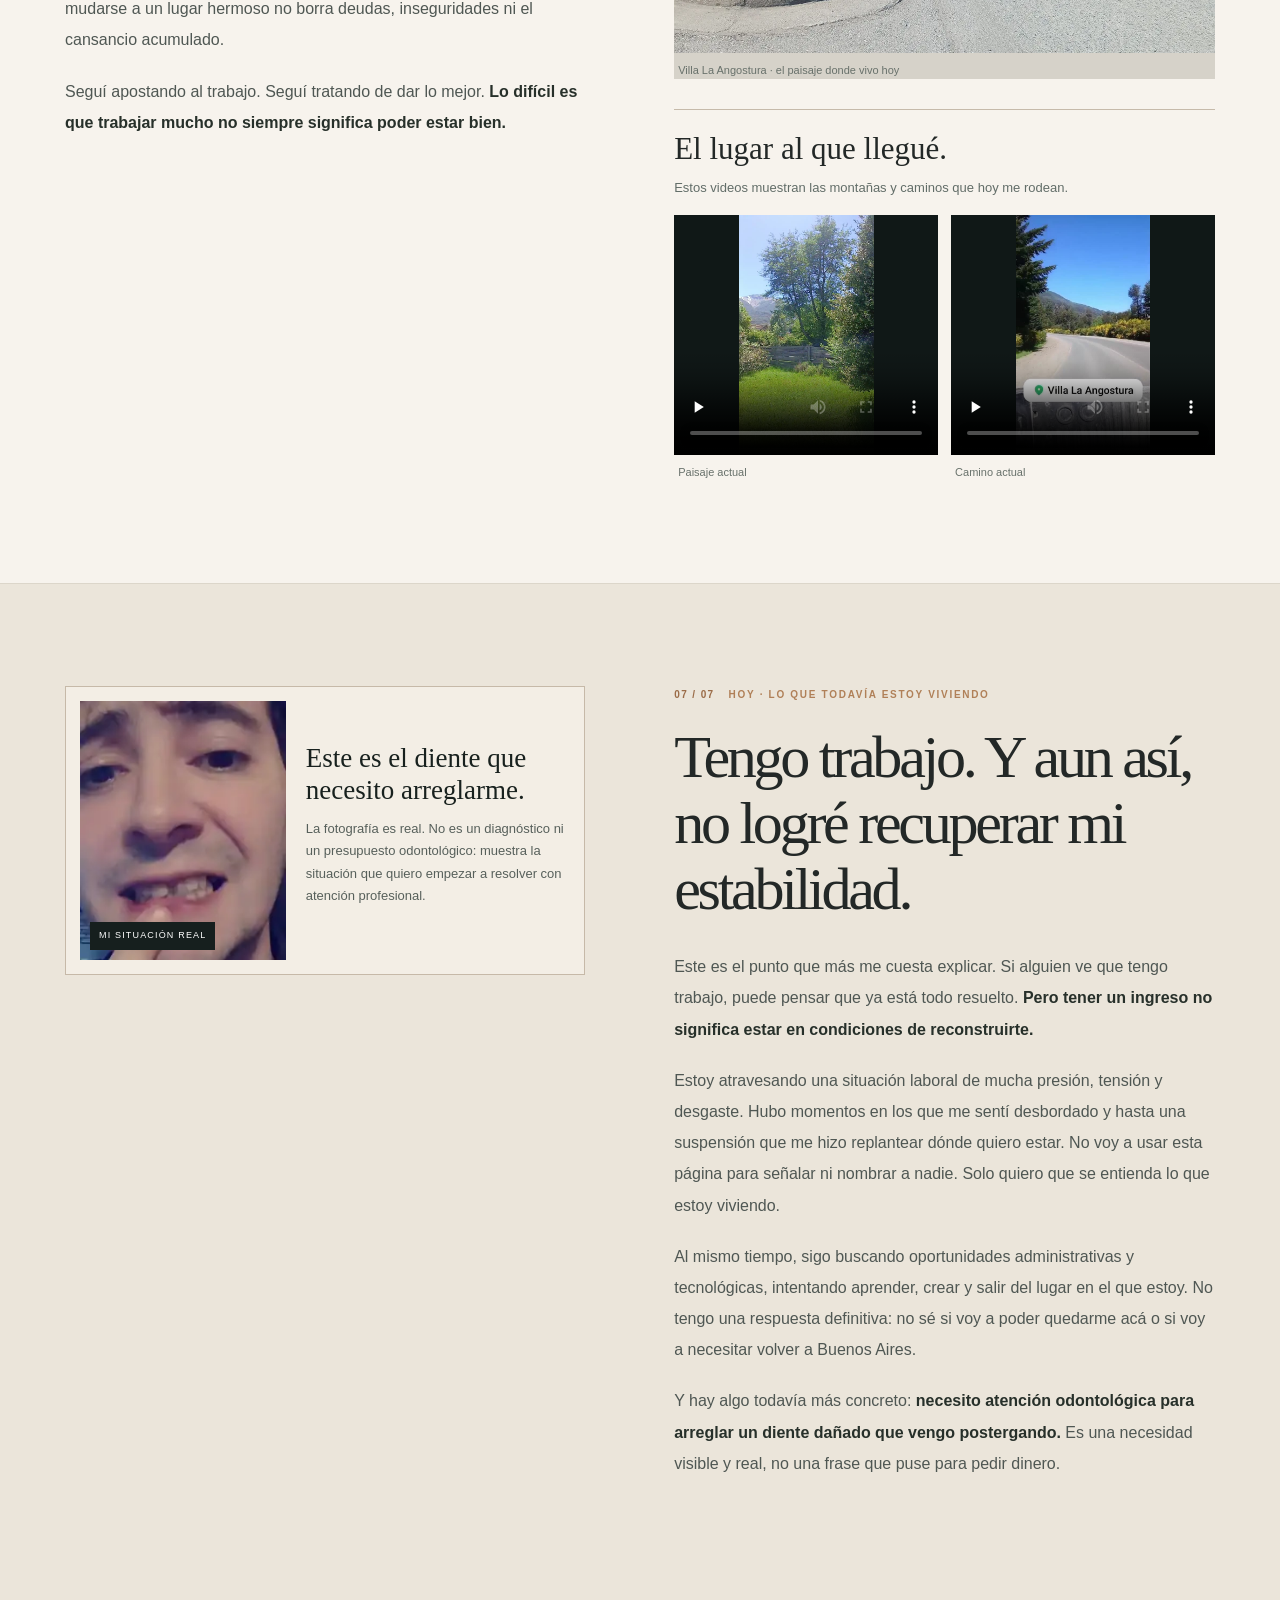
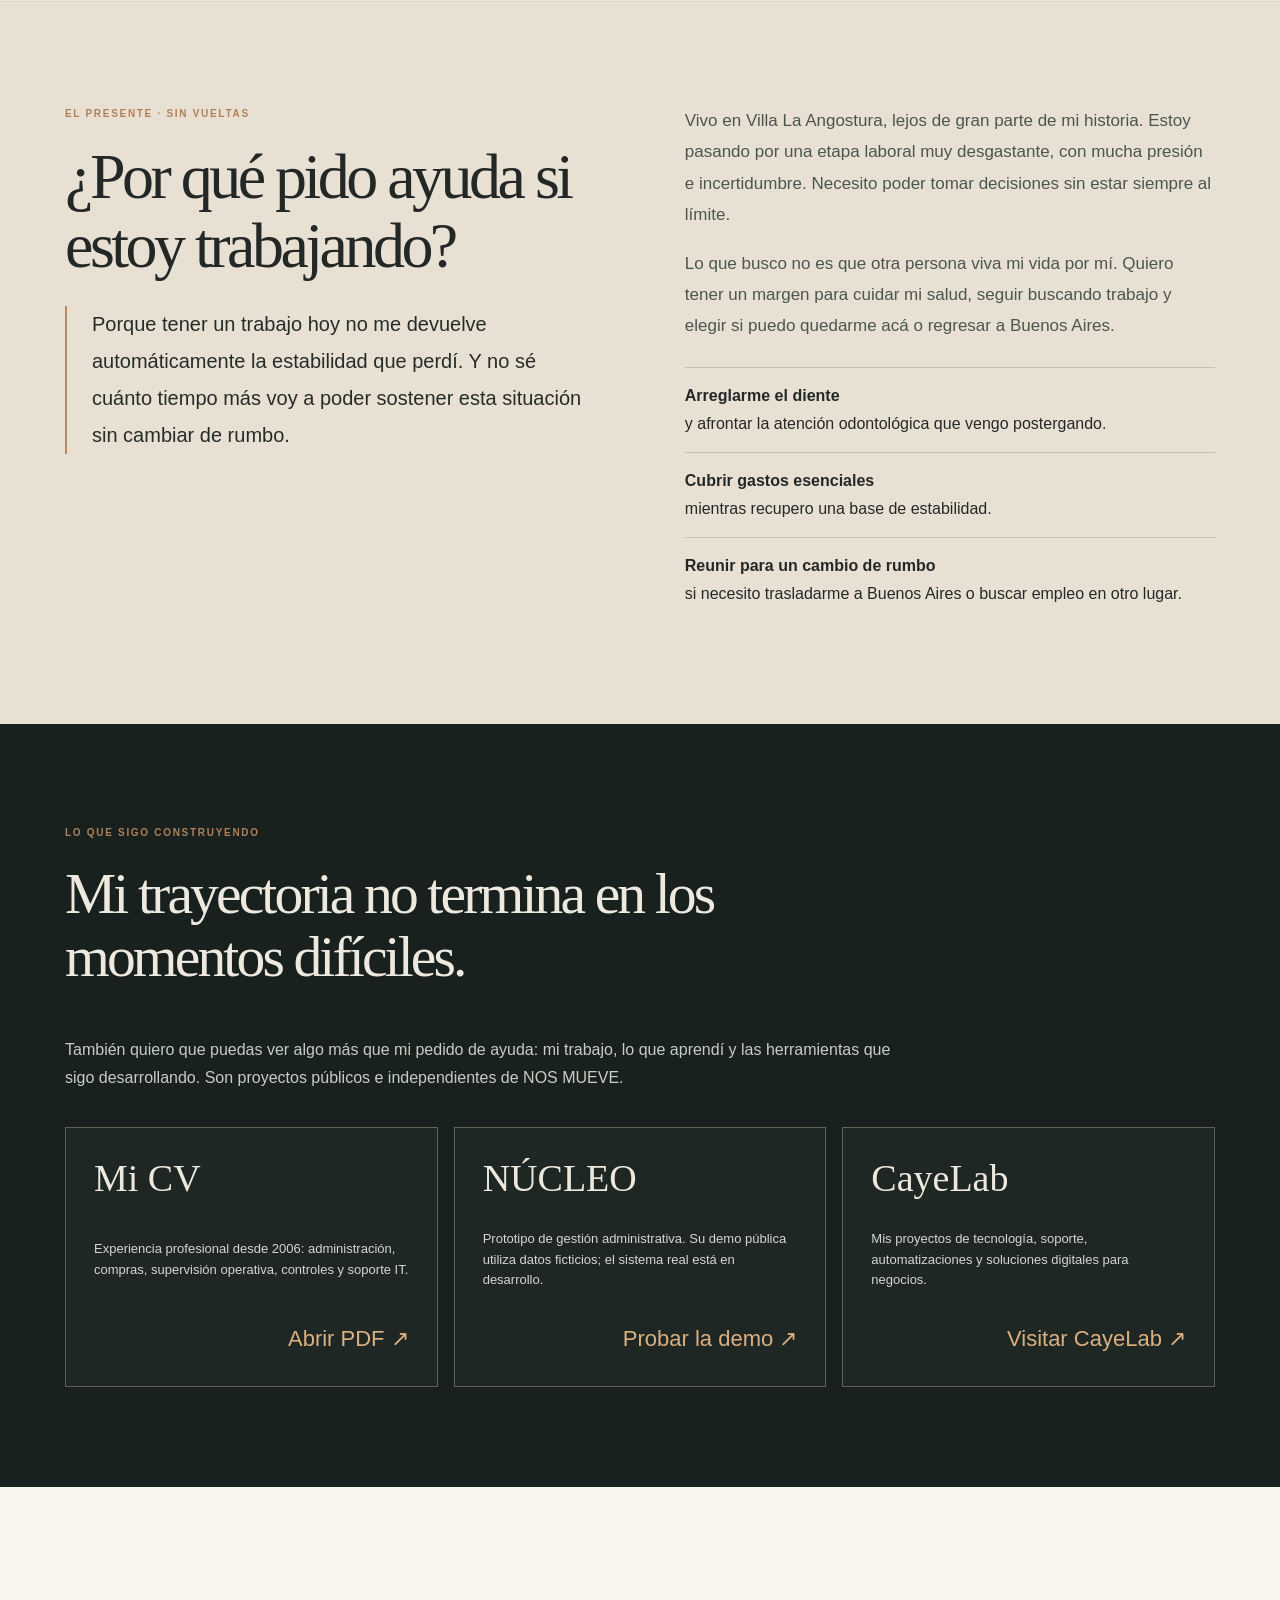
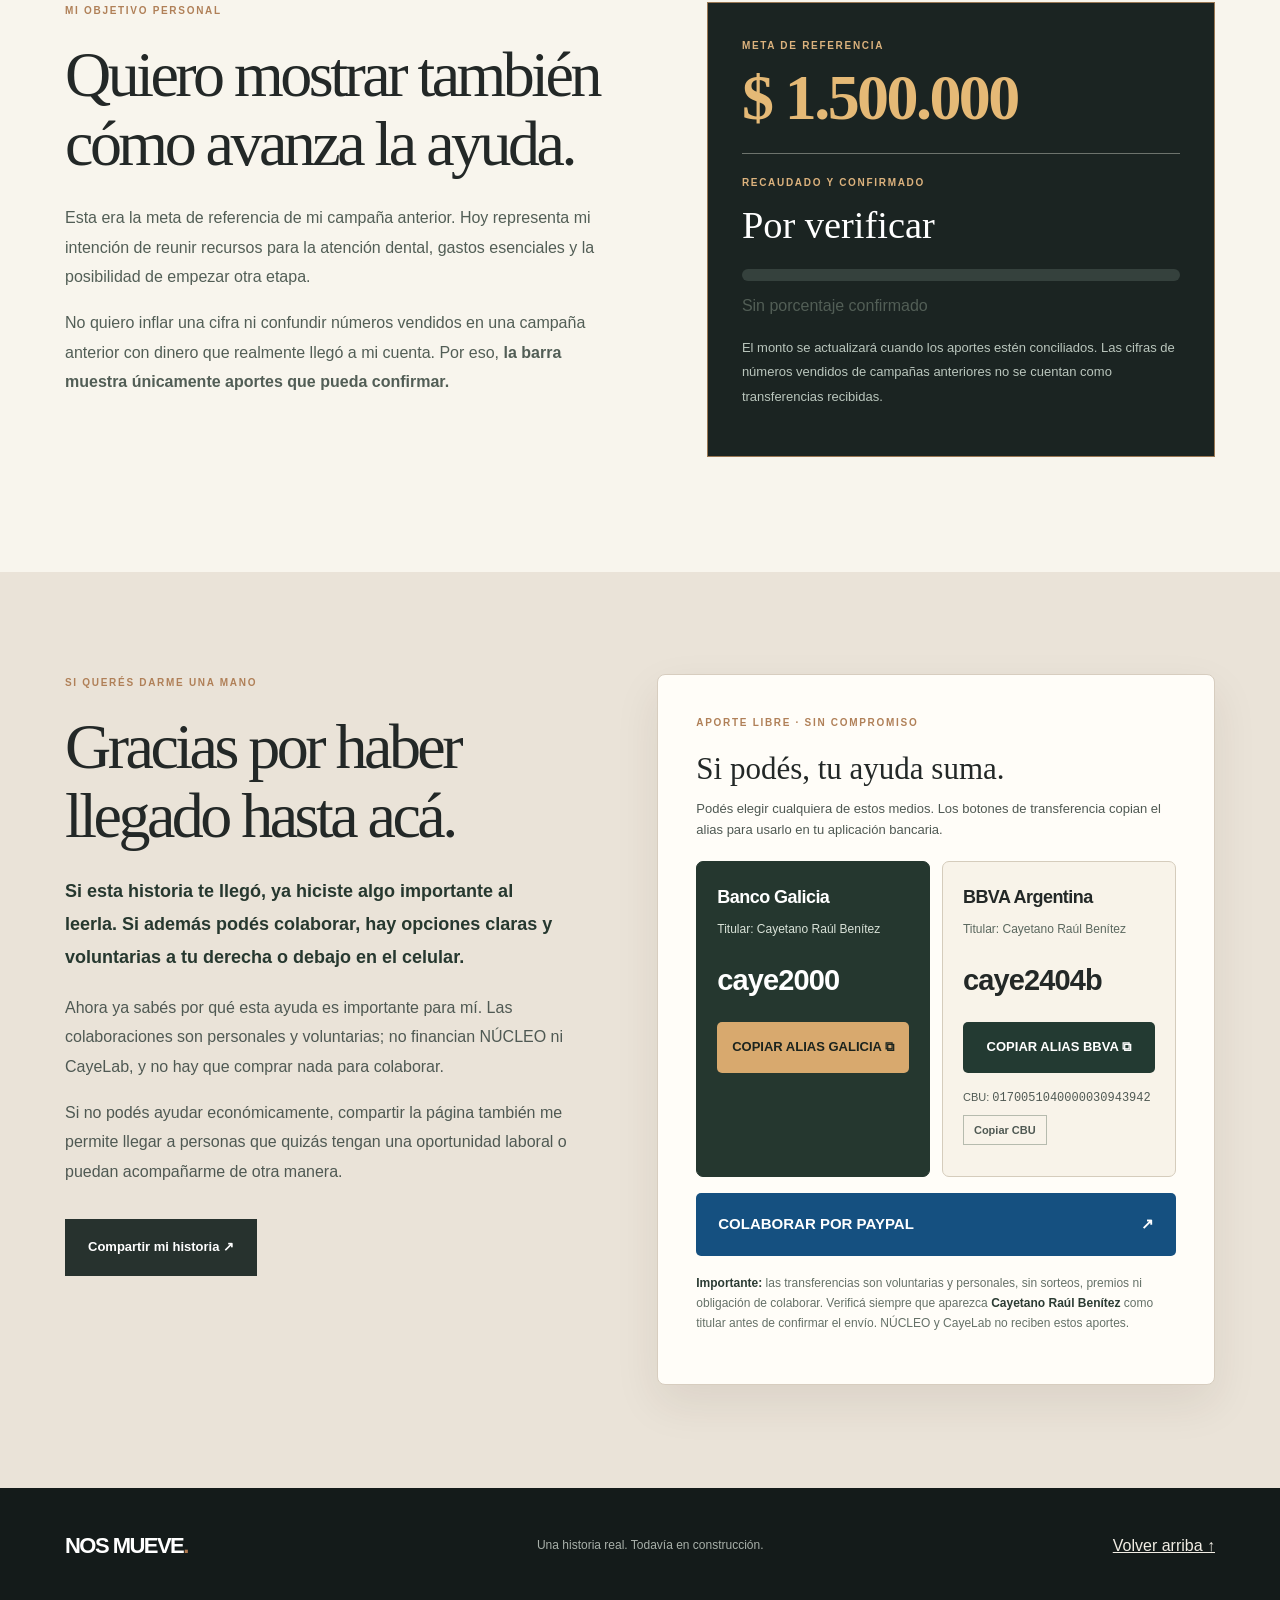
==== commit e939d70f: "NOS MUEVE: CV y proyectos destacados, aportes Galicia/BBVA y navegación móvil" ====
--- a/index.html
+++ b/index.html
@@ -1,10 +1,79 @@
 <!doctype html>
-<html lang="es-AR"><head><meta charset="utf-8"><meta name="viewport" content="width=device-width,initial-scale=1"><meta name="theme-color" content="#161f1e"><meta name="description" content="NOS MUEVE. Mi historia real: casi once años en Piegari, Ramos Mejía, Laferrere, Villa del Parque y Villa La Angostura. Qué estoy viviendo hoy y para qué necesito apoyo."><meta property="og:type" content="website"><meta property="og:title" content="NOS MUEVE · Lo que construí, lo que perdí y lo que intento recuperar"><meta property="og:description" content="De una vida armada en Ramos Mejía a las bolsas en Laferrere y un nuevo comienzo en Villa La Angostura. Esta es mi historia real."><meta property="og:url" content="https://nosmueve.benitez-lencina.workers.dev/"><meta property="og:image" content="https://nosmueve.benitez-lencina.workers.dev/assets/img/presente-angostura.webp"><meta name="twitter:card" content="summary_large_image"><link rel="canonical" href="https://nosmueve.benitez-lencina.workers.dev/"><link rel="icon" type="image/svg+xml" href="./favicon.svg"><title>NOS MUEVE · Mi historia y mi nuevo comienzo</title><style>
+<html lang="es-AR"><head><meta charset="utf-8"><meta name="viewport" content="width=device-width,initial-scale=1"><meta name="theme-color" content="#161f1e"><meta name="description" content="NOS MUEVE: mi historia real, mi CV, NÚCLEO y CayeLab. Conocé mi trayectoria y, si podés, colaborá de forma voluntaria."><meta property="og:type" content="website"><meta property="og:title" content="NOS MUEVE · Lo que construí, lo que perdí y lo que intento recuperar"><meta property="og:description" content="Mi historia, mi CV y los proyectos NÚCLEO y CayeLab. Estoy intentando reconstruir mi estabilidad; conocé mi trabajo y las formas voluntarias de ayudar."><meta property="og:url" content="https://nosmueve.benitez-lencina.workers.dev/"><meta property="og:image" content="https://nosmueve.benitez-lencina.workers.dev/assets/img/presente-angostura.webp"><meta name="twitter:card" content="summary_large_image"><link rel="canonical" href="https://nosmueve.benitez-lencina.workers.dev/"><link rel="icon" type="image/svg+xml" href="./favicon.svg"><title>NOS MUEVE · Mi historia y mi nuevo comienzo</title><style>
 :root{--cream:#f7f3ed;--paper:#fffdf9;--text:#232827;--muted:#626d68;--dark:#161f1e;--gold:#ca9b65;--hair:#dcd6ca;--serif:Georgia,"Times New Roman",serif;--sans:Arial,Helvetica,sans-serif}*{box-sizing:border-box}html{scroll-behavior:smooth;scroll-padding-top:80px}body{margin:0;background:var(--cream);font:16px/1.75 var(--sans);color:var(--text);-webkit-font-smoothing:antialiased}a{color:inherit}button{font:inherit;cursor:pointer}img{max-width:100%;display:block}figure{margin:0}h1,h2,h3,p{margin-top:0}h1,h2,h3{line-height:1.09}button:focus-visible,a:focus-visible{outline:3px solid #cc995e;outline-offset:4px}[hidden]{display:none!important}::selection{background:#d8b895;color:#141d1c}.container{width:min(1150px,calc(100% - 44px));margin:auto}.progress-line{position:fixed;z-index:120;top:0;left:0;width:100%;height:3px;background:#111}.progress-line>span{display:block;height:100%;background:var(--gold);width:0}.topbar{position:sticky;top:0;z-index:110;background:#fbf9f5ed;backdrop-filter:blur(14px);border-bottom:1px solid var(--hair)}.topbar-inner{height:68px;display:flex;align-items:center;justify-content:space-between;gap:20px}.brand{font-weight:900;font-size:22px;letter-spacing:-.07em;text-decoration:none;white-space:nowrap}.brand b{color:#b07a50}.navlinks{display:flex;gap:28px;font-size:12px;font-weight:800;align-items:center}.navlinks a{text-decoration:none}.navlinks a:hover{text-decoration:underline;text-underline-offset:5px}.hero{background:var(--dark);color:#f9f5ea;overflow:hidden}.hero-inner{min-height:680px;padding:100px 0 82px;display:grid;grid-template-columns:1.1fr .9fr;gap:clamp(35px,7vw,100px);align-items:center}.eyebrow{display:flex;gap:14px;align-items:center;text-transform:uppercase;font-size:10px;letter-spacing:.17em;font-weight:900;color:#b08058;margin-bottom:20px}.hero .eyebrow{color:#d7ac78}.eyebrow .episode-num{color:#9b6c48;letter-spacing:.14em}.hero h1{font:normal clamp(56px,6.7vw,106px)/1.03 var(--serif);letter-spacing:-.064em;margin:0 0 23px}.hero h1 em{color:#d9b28f;font-style:italic}.hero p{font-size:17px;line-height:1.8;color:#d7dfd8;max-width:595px}.hero p strong{color:#fff}.hero-actions{display:flex;flex-wrap:wrap;gap:16px;align-items:center;margin-top:32px}.start{display:inline-flex;gap:25px;justify-content:space-between;align-items:center;min-height:57px;padding:15px 19px;background:#e2b178;color:#1e2521;text-decoration:none;font-weight:900;font-size:13px}.hero-actions .text-link{font-size:13px;color:#f1decb;text-underline-offset:5px}.hero-montage{border:1px solid #a4896e66;padding:14px;transform:rotate(1deg);background:#ffffff07;box-shadow:0 25px 70px #0004}.hero-montage-grid{display:grid;grid-template-columns:.85fr 1fr;gap:10px;align-items:center}.hero-montage img{height:360px;width:100%;object-fit:cover;filter:grayscale(.35)}.hero-montage figure:first-child img{height:275px;filter:grayscale(1)}.hero-montage figcaption{font-size:10px;letter-spacing:.14em;color:#dbbf9e;padding-top:9px}.hero-montage .caption{font:italic 23px/1.25 var(--serif);margin:12px 2px 0;color:#f0dfcb}.scroll-note{border-top:1px solid #ffffff35;padding:15px 0;font-size:10px;letter-spacing:.2em;font-weight:800;color:#c5bfb3}.intro{padding:100px 0 85px;background:#efe8dc}.intro-grid{display:grid;grid-template-columns:240px 1fr;gap:65px}.intro h2{font:normal clamp(38px,5vw,68px)/1.15 var(--serif);letter-spacing:-.05em;max-width:780px;margin-bottom:20px}.intro p{max-width:790px;color:#4c5852;font-size:18px}.intro .overline{font-weight:900;color:#9d7655;letter-spacing:.16em;font-size:11px}.reading-chip{position:fixed;right:17px;bottom:17px;z-index:30;pointer-events:none;background:#16201eee;color:#f3efe8;padding:9px 13px;border:1px solid #deb8936b;border-radius:99px;font-size:11px;font-weight:800;box-shadow:0 8px 22px #0002}.reading-chip strong{color:#dbb58d}.episode{padding:clamp(75px,8vw,130px) 0;border-bottom:1px solid var(--hair);background:var(--cream)}.episode:nth-of-type(even){background:#ebe5da}.episode.dark{background:#18211f;color:#eeeae3;border:0}.episode-inner{width:min(1150px,calc(100% - 44px));margin:auto;display:grid;grid-template-columns:minmax(0,.98fr) minmax(0,1.02fr);gap:clamp(35px,7vw,95px);align-items:start}.episode:nth-child(even):not(.dark) .episode-copy{order:2}.episode:nth-child(even):not(.dark) .episode-media{order:1}.episode-copy h2{font:normal clamp(41px,4.7vw,70px)/1.1 var(--serif);letter-spacing:-.055em;margin:0 0 29px}.episode-copy p{font-size:16px;line-height:1.95;color:#4f5753;margin:0 0 20px}.episode-copy strong{font-weight:800;color:#27302a}.episode.dark .episode-copy p{color:#d1d9d1}.episode.dark strong{color:#fff}.episode.dark .eyebrow{color:#dcb48c}.photo{background:#d6d2c9}.photo img{width:100%;height:470px;object-fit:cover}.photo figcaption,.film figcaption{font-size:11px;color:#68716b;padding:10px 4px 0;line-height:1.45}.episode.dark figcaption{color:#cad2c9}.photo-pair{display:grid;grid-template-columns:1fr 1fr;gap:12px;align-items:start}.photo-pair img{height:335px}.photo-pair figure:nth-child(2){margin-top:48px}.photo-wide{margin-top:22px}.photo-wide img{height:230px}.quote-frame{border:1px solid #8f806b;padding:55px 34px;background:#e6d6b50d;margin-top:20px}.quote-frame span{font-size:10px;letter-spacing:.18em;color:#c8a67e;font-weight:900}.quote-frame blockquote{margin:25px 0 0;font:italic clamp(29px,3.5vw,48px)/1.25 var(--serif);letter-spacing:-.04em}.film-aside{margin:30px 0 0;padding-top:21px;border-top:1px solid #c6baaa}.film-aside h3{font:normal 31px/1.15 var(--serif);margin:0 0 10px}.film-aside p{color:var(--muted);font-size:13px;line-height:1.65;margin-bottom:16px}.film video{width:100%;max-height:430px;background:#101817;display:block;object-fit:contain}.video-pair{display:grid;grid-template-columns:1fr 1fr;gap:13px}.video-pair video{max-height:240px}.teeth-panel{background:#f3eee5;color:#18211e;padding:14px;display:grid;grid-template-columns:minmax(0,.78fr) minmax(0,1fr);gap:20px;align-items:center;border:1px solid #c6b9a8}.teeth-photo{position:relative;overflow:hidden;background:#d9c3b4}.teeth-photo img{width:100%;max-height:360px;object-fit:cover}.image-stamp{position:absolute;bottom:10px;left:10px;background:#161f1e;color:white;font-size:9px;letter-spacing:.13em;padding:6px 9px}.teeth-copy h3{font:normal 27px/1.2 var(--serif);margin-bottom:12px}.teeth-copy p{font-size:13px;color:#57605b;line-height:1.7}.purpose{background:#e9e0d4;padding:clamp(70px,8vw,120px) 0}.purpose-layout{display:grid;grid-template-columns:1fr 1fr;gap:clamp(30px,7vw,90px)}.purpose h2,.progress-section h2,.help h2{font:normal clamp(40px,5vw,70px)/1.08 var(--serif);letter-spacing:-.055em;margin:0 0 25px}.purpose p{font-size:17px;line-height:1.85;color:#4a5550}.purpose .reason{border-left:2px solid #bb895e;padding-left:25px;font-size:20px;color:#252c28}.purpose ul{padding:0;margin:25px 0 0;list-style:none}.purpose li{padding:14px 0;border-top:1px solid #c9c0b3;font-size:16px}.purpose li strong{display:block}.projects{padding:100px 0;background:#18211e;color:#eee9df}.projects h2{font:normal clamp(36px,4.5vw,62px)/1.1 var(--serif);letter-spacing:-.05em;max-width:850px}.projects p{color:#c6cec6;font-size:16px;max-width:850px}.project-cards{display:grid;grid-template-columns:1fr 1fr;gap:16px;margin-top:35px}.project-link{padding:30px;text-decoration:none;border:1px solid #a3a49478;background:#ffffff07;min-height:200px;display:flex;flex-direction:column;justify-content:space-between;transition:background .15s}.project-link:hover{background:#ffffff16}.project-link strong{font:normal 30px var(--serif)}.project-link small{color:#d3d8d1;font-size:13px;line-height:1.6}.project-link .arrow{align-self:end;font-size:22px;color:#dab080}.progress-section{padding:clamp(85px,9vw,130px) 0;background:#f8f5ed}.progress-layout{display:grid;grid-template-columns:1fr .92fr;gap:clamp(30px,7vw,90px);align-items:start}.progress-section p{font-size:16px;line-height:1.85;color:#525e56}.meter{background:#1b2422;color:#f4f0e6;padding:34px;border:1px solid #997753}.meter-label{font-size:10px;letter-spacing:.17em;font-weight:900;color:#dcb27d}.meter-goal{font:700 clamp(46px,5vw,72px)/1.1 var(--serif);color:#e5b976;letter-spacing:-.04em;margin:8px 0 20px}.meter-goal small{font:800 12px var(--sans);letter-spacing:.12em}.meter-divider{border-top:1px solid #6d736d;margin:20px 0}.meter-raised{font:normal clamp(27px,3vw,42px)/1.25 var(--serif);color:#fff;margin:9px 0 20px}.meter-track{height:12px;border-radius:9px;background:#35413d;overflow:hidden;margin:20px 0 10px}.meter-fill{height:100%;background:#dfb272;width:0;transition:width .4s}.meter-note{color:#bac6bd!important;font-size:13px!important}.meter-percent{font-size:12px;color:#e0ba84}.help{background:#eae3d8;padding:clamp(75px,8vw,115px) 0}.help-layout{display:grid;grid-template-columns:.9fr 1fr;gap:clamp(30px,7vw,95px)}.help p{font-size:16px;line-height:1.85;color:#4f5953}.payment{background:#fffdf8;border:1px solid #d7cdbf;padding:clamp(21px,3vw,40px)}.payment h3{font:normal 31px var(--serif)}.pay-row{padding:13px 0;border-bottom:1px solid #ded6ca}.pay-row span{display:block;font-size:11px;color:#737a73;text-transform:uppercase;letter-spacing:.08em}.pay-row strong,.pay-row code{display:block;font-size:16px;overflow-wrap:anywhere;margin:4px 0}.pay-row .big{font-size:28px;letter-spacing:-.04em}.copy{background:#ece7dc;border:1px solid #c7c1b7;padding:8px 14px;font-size:12px;font-weight:800;margin:8px 0 0}.paypal{display:flex;align-items:center;justify-content:space-between;background:#155080;color:#fff;text-decoration:none;padding:18px 22px;margin-top:30px;font-weight:900}.paypal:hover{background:#0b3c62}.share{background:#27322e;color:#fff;border:0;padding:17px 23px;margin-top:17px;font-size:13px;font-weight:800}.payment .notice{font-size:12px;color:#657168;line-height:1.7;margin-top:17px}.footer{background:#141b1a;color:#f1ede4;padding:39px 0}.footer-inner{display:flex;justify-content:space-between;gap:20px;align-items:center}.footer p{font-size:12px;color:#a8b0a9;margin:0}.footer .brand{color:#fff}.toast{position:fixed;bottom:25px;left:50%;transform:translateX(-50%);padding:13px 20px;background:#1c2722;color:white;z-index:200;box-shadow:0 4px 30px #0004;font-size:12px;font-weight:800;max-width:90vw}.sr-only{position:absolute;clip:rect(0,0,0,0);width:1px;height:1px;overflow:hidden}.spacer{height:2px}.light-accent{color:#b77a52}@media(max-width:960px){.hero-inner{grid-template-columns:1fr 1fr;gap:25px}.episode-inner{grid-template-columns:1fr 1fr;gap:40px}.episode-copy h2{font-size:clamp(40px,5vw,54px)}}@media(max-width:760px){.container,.episode-inner{width:calc(100% - 36px)}.topbar-inner{height:62px}.brand{font-size:19px}.navlinks{gap:13px;font-size:11px}.navlinks a:first-child{display:none}.hero-inner{grid-template-columns:1fr;min-height:0;padding:65px 0 52px}.hero h1{font-size:clamp(52px,11vw,79px)}.hero-montage{max-width:540px;width:100%}.hero-montage img{height:265px}.hero-montage figure:first-child img{height:210px}.intro{padding:65px 0}.intro-grid{grid-template-columns:1fr;gap:10px}.episode{padding:68px 0}.episode-inner{grid-template-columns:1fr;gap:32px}.episode:nth-child(even):not(.dark) .episode-copy,.episode:nth-child(even):not(.dark) .episode-media{order:initial}.episode-copy h2{font-size:clamp(40px,9.5vw,59px)}.episode-copy p{font-size:16px;line-height:1.85}.photo img{height:380px}.photo-pair img{height:280px}.video-pair{grid-template-columns:1fr 1fr}.purpose-layout,.progress-layout,.help-layout{grid-template-columns:1fr}.projects{padding:70px 0}.project-cards{grid-template-columns:1fr}.purpose{padding:75px 0}.reading-chip{right:10px;bottom:9px;padding:6px 10px;font-size:9px}.footer-inner{flex-direction:column;align-items:flex-start}}@media(max-width:420px){.navlinks a:nth-child(2){display:none}.hero h1{font-size:51px}.hero-montage img{height:215px}.hero-montage figure:first-child img{height:185px}.photo-pair img{height:220px}.episode-copy h2{font-size:42px}.teeth-panel{grid-template-columns:1fr}.teeth-photo img{max-height:280px}.video-pair{grid-template-columns:1fr}.payment{padding:22px}.meter-goal{font-size:50px}.help h2,.progress-section h2{font-size:43px}}@media(prefers-reduced-motion:reduce){html{scroll-behavior:auto}*{transition:none!important}}
+
+/* NOS MUEVE · acceso visible a trayectoria y colaboración */
+.navlinks .nav-work{border:1px solid #9b8b73;padding:10px 13px;border-radius:4px}
+.navlinks .nav-help{background:#243b33;color:#fff;border:1px solid #243b33;padding:10px 16px;border-radius:4px}
+.hero-secondary{display:inline-flex;align-items:center;justify-content:center;min-height:57px;border:1px solid #e2b178;color:#ffe0b7!important;padding:13px 18px;text-decoration:none;font-weight:900;font-size:13px}
+.hero-micro{margin-top:18px;font-size:12px!important;line-height:1.6!important;color:#d9d4ca!important}
+.proofbar{background:#f2e8d8;border-bottom:1px solid #d6c6b0;padding:clamp(55px,6vw,80px) 0}
+.proof-intro{max-width:930px}
+.proof-intro h2{font:normal clamp(34px,4.5vw,57px)/1.08 var(--serif);letter-spacing:-.045em;margin-bottom:15px}
+.proof-intro p{font-size:16px;line-height:1.7;color:#465049;margin-bottom:0}
+.proof-grid{display:grid;grid-template-columns:repeat(3,minmax(0,1fr));gap:16px;margin-top:29px}
+.proof-card{min-height:285px;text-decoration:none;padding:27px 26px;background:#fffefa;border:1px solid #d5c5af;display:flex;flex-direction:column;gap:15px;box-shadow:0 10px 25px #241c1110;transition:transform .18s,box-shadow .18s}
+.proof-card:hover,.proof-card:focus-visible{transform:translateY(-4px);box-shadow:0 18px 35px #241c1120}
+.proof-card.dark{background:#21322c;color:#fbf6ea;border-color:#21322c}
+.proof-card .proof-label{font-size:10px;letter-spacing:.16em;text-transform:uppercase;font-weight:900;color:#8b6243}
+.proof-card.dark .proof-label{color:#efc594}
+.proof-card strong{font:normal clamp(29px,3vw,41px)/1.06 var(--serif);letter-spacing:-.04em}
+.proof-card small{font-size:13px;line-height:1.65;color:#556059}
+.proof-card.dark small{color:#d2dfd4}
+.proof-card .proof-cta{display:flex;justify-content:space-between;gap:10px;align-items:center;font-size:13px;font-weight:900;text-transform:uppercase;letter-spacing:.02em;margin-top:auto;padding-top:15px;border-top:1px solid #d9caba}
+.proof-card.dark .proof-cta{border-color:#ffffff40}
+.proof-proof{font-size:12px!important;line-height:1.6!important;color:#545b55;margin:19px 0 0!important}
+.proof-foot-actions{display:flex;flex-wrap:wrap;gap:13px;margin-top:20px}
+.proof-foot-actions a{display:inline-block;background:#243b33;color:#fff;text-decoration:none;padding:12px 19px;font-weight:800;font-size:13px}
+.projects .project-cards{grid-template-columns:repeat(3,minmax(0,1fr))}
+.projects .project-link{min-height:260px;padding:28px}
+.projects .project-link strong{font-size:38px}
+.help .help-intro{font-size:18px;font-weight:700;color:#26382f}
+.payment{border-radius:8px;box-shadow:0 18px 45px #36261716}
+.payment h3{margin-bottom:12px}
+.payment-sub{font-size:13px!important;line-height:1.6!important;margin:0 0 20px}
+.bank-grid{display:grid;grid-template-columns:1fr 1fr;gap:12px}
+.bank-option{border:1px solid #d5ccbc;background:#f8f3e9;border-radius:7px;padding:20px;min-width:0}
+.bank-option:first-child{background:#25372f;border-color:#25372f;color:#fff}
+.bank-name{font-size:18px;font-weight:900;letter-spacing:-.03em;margin:0 0 7px}
+.bank-option .bank-owner{font-size:12px!important;line-height:1.5!important;color:#5b685f;margin-bottom:17px}
+.bank-option:first-child .bank-owner{color:#d9e2d8}
+.bank-alias{display:block;font-size:clamp(22px,2.5vw,29px);font-weight:900;letter-spacing:-.03em;overflow-wrap:anywhere;margin:0 0 16px}
+.bank-copy{width:100%;min-height:51px;background:#d8a96e;color:#1c241e;border:0;border-radius:5px;padding:12px 8px;font-size:13px;font-weight:900}
+.bank-option:not(:first-child) .bank-copy{background:#233a32;color:#fff}
+.bank-detail{margin-top:16px!important;color:#4e5b51;font-size:11px!important;line-height:1.5!important;overflow-wrap:anywhere}
+.bank-detail code{font-size:12px}
+.bank-detail button{display:block;margin-top:8px;background:transparent;border:1px solid #b6bbae;padding:6px 10px;font-weight:700;color:inherit}
+.paypal.big-pay{border-radius:5px;min-height:58px;margin-top:16px;font-size:15px}
+.payment .notice strong{color:#2c3c34}
+.mobile-quick{display:none}
+@media(max-width:960px){.proof-grid{gap:10px}.proof-card{padding:22px 18px}.bank-grid{grid-template-columns:1fr}}
+@media(max-width:760px){.navlinks{gap:8px}.navlinks .nav-work{display:none}.navlinks .nav-help{padding:10px 11px;font-size:11px}.proofbar{padding:53px 0}.proof-grid{grid-template-columns:1fr;gap:12px}.proof-card{min-height:210px;padding:23px}.proof-card strong{font-size:36px}.projects .project-cards{grid-template-columns:1fr}.projects .project-link{min-height:205px}.hero-actions{gap:10px}.hero-secondary,.hero-actions .start{width:100%}.bank-grid{grid-template-columns:1fr}.mobile-quick{position:fixed;z-index:109;bottom:0;left:0;right:0;display:grid;grid-template-columns:1fr 1fr;gap:8px;background:#fffdf8f5;padding:10px 12px calc(10px + env(safe-area-inset-bottom));border-top:1px solid #c6bcad;box-shadow:0 -10px 25px #1c282420}.mobile-quick a{text-decoration:none;text-align:center;display:grid;place-items:center;min-height:45px;font-size:13px;font-weight:900;background:#23372e;color:#fff;border-radius:5px}.mobile-quick a:last-child{background:#d8a96e;color:#1c241e}body{padding-bottom:70px}.toast{bottom:90px}}
+@media(prefers-reduced-motion:reduce){.proof-card{transition:none}}
 </style></head>
 <body><div class="progress-line" aria-hidden="true"><span id="scroll-progress"></span></div>
-<header class="topbar"><div class="container topbar-inner"><a class="brand" href="#inicio">NOS MUEVE<b>.</b></a><nav class="navlinks" aria-label="Navegación"><a href="#historia">Mi historia</a><a href="#hoy">Lo que vivo hoy</a><a href="#objetivo">Mi objetivo</a></nav></div></header>
-<main><section class="hero" id="inicio"><div class="container hero-inner"><div><div class="eyebrow">UNA HISTORIA REAL · CONTADA EN PRIMERA PERSONA</div><h1>Un día tenés una vida armada. Otro, <em>tus cosas están en bolsas.</em></h1><p>Me llamo Caye. Trabajé casi 11 años en Piegari, tuve mi casa en Ramos Mejía y después atravesé situaciones que nunca imaginé. Hoy estoy en Villa La Angostura, <strong>todavía intentando recuperar estabilidad.</strong></p><div class="hero-actions"><a class="start" href="#historia">Conocer la historia completa <span aria-hidden="true">↓</span></a><a class="text-link" href="#hoy">¿Qué estoy viviendo hoy?</a></div></div><div class="hero-montage"><div class="hero-montage-grid"><figure><img src="assets/img/retrato-trabajo.webp" alt="Fotografía de archivo de una etapa de trabajo" loading="eager"><figcaption>UNA VIDA ARMADA</figcaption></figure><figure><img src="assets/img/presente-angostura.webp" alt="Paisaje de montañas de Villa La Angostura" loading="eager"><figcaption>MI PRESENTE</figcaption></figure></div><p class="caption">«No sé cómo termina esta historia. Sé que todavía estoy intentando escribirla».</p></div></div><div class="scroll-note"><div class="container">DESLIZÁ PARA SEGUIR LA HISTORIA ↓</div></div></section>
+<header class="topbar"><div class="container topbar-inner"><a class="brand" href="#inicio">NOS MUEVE<b>.</b></a><nav class="navlinks" aria-label="Navegación"><a href="#historia">Mi historia</a><a class="nav-work" href="#trayectoria">Mi CV y proyectos</a><a class="nav-help" href="#ayudar">Quiero colaborar</a></nav></div></header>
+<main><section class="hero" id="inicio"><div class="container hero-inner"><div><div class="eyebrow">UNA HISTORIA REAL · CONTADA EN PRIMERA PERSONA</div><h1>Un día tenés una vida armada. Otro, <em>tus cosas están en bolsas.</em></h1><p>Me llamo Caye. Trabajé casi 11 años en Piegari, tuve mi casa en Ramos Mejía y después atravesé situaciones que nunca imaginé. Hoy estoy en Villa La Angostura, <strong>todavía intentando recuperar estabilidad.</strong></p><div class="hero-actions"><a class="start" href="#historia">Conocer mi historia <span aria-hidden="true">↓</span></a><a class="hero-secondary" href="#trayectoria">Ver mi CV y lo que construyo ↗</a><a class="hero-secondary" href="#ayudar">Colaborar voluntariamente ♥</a></div><p class="hero-micro">Antes de pedir apoyo, quiero mostrarte mi historia, mi experiencia y los proyectos reales en los que sigo trabajando.</p></div><div class="hero-montage"><div class="hero-montage-grid"><figure><img src="assets/img/retrato-trabajo.webp" alt="Fotografía de archivo de una etapa de trabajo" loading="eager"><figcaption>UNA VIDA ARMADA</figcaption></figure><figure><img src="assets/img/presente-angostura.webp" alt="Paisaje de montañas de Villa La Angostura" loading="eager"><figcaption>MI PRESENTE</figcaption></figure></div><p class="caption">«No sé cómo termina esta historia. Sé que todavía estoy intentando escribirla».</p></div></div><div class="scroll-note"><div class="container">DESLIZÁ PARA SEGUIR LA HISTORIA ↓</div></div></section>
+
+<section class="proofbar" id="trayectoria" aria-labelledby="proof-title">
+  <div class="container">
+    <div class="proof-intro"><div class="eyebrow">MI TRABAJO · ENLACES PARA CONOCERLO</div><h2 id="proof-title">No estoy improvisando. <em>Estoy intentando volver a salir adelante con lo que sé hacer.</em></h2>
+    <p>Trabajo desde 2006. Pasé casi 11 años en Piegari, administré operaciones, cajas, proveedores y equipos. Después aprendí a resolver problemas con sistemas y a crear mis propias herramientas. No te pido que me creas a ciegas: acá podés explorar mi trayectoria y mis proyectos.</p></div>
+    <div class="proof-grid">
+      <a class="proof-card" href="https://cayelab-web.pages.dev/cv-cayetano-benitez.pdf" target="_blank" rel="noopener noreferrer" aria-label="Abrir CV profesional PDF de Cayetano Benítez">
+        <span class="proof-label">01 / MI EXPERIENCIA</span><strong>Mi currículum profesional</strong><small>Trayectoria administrativa, coordinación operativa, compras, conciliaciones, sistemas de gestión y soporte IT.</small><span class="proof-cta">ABRIR CV EN PDF <span aria-hidden="true">↗</span></span>
+      </a>
+      <a class="proof-card dark" href="https://cayelab-web.pages.dev/nucleo-demo/" target="_blank" rel="noopener noreferrer" aria-label="Probar demostración pública NÚCLEO con datos ficticios">
+        <span class="proof-label">02 / SOFTWARE EN DESARROLLO</span><strong>NÚCLEO</strong><small>Mi proyecto de software administrativo. La demo pública permite recorrer ejemplos ficticios de facturas, proveedores, pagos y controles.</small><span class="proof-cta">EXPLORAR DEMO <span aria-hidden="true">↗</span></span>
+      </a>
+      <a class="proof-card" href="https://cayelab-web.pages.dev/" target="_blank" rel="noopener noreferrer" aria-label="Visitar CayeLab, proyectos tecnológicos y servicios">
+        <span class="proof-label">03 / MIS SOLUCIONES DIGITALES</span><strong>CayeLab</strong><small>Webs, automatizaciones, sistemas de reservas, soporte técnico y proyectos digitales que desarrollo y comparto.</small><span class="proof-cta">CONOCER CAYELAB <span aria-hidden="true">↗</span></span>
+      </a>
+    </div>
+    <p class="proof-proof">Son enlaces a material público para que puedas revisar mi CV y probar o conocer lo que construyo. <strong>NÚCLEO y CayeLab son proyectos separados de esta campaña personal.</strong></p>
+    <div class="proof-foot-actions"><a href="https://www.linkedin.com/in/caye2404/" target="_blank" rel="noopener noreferrer">Ver mi LinkedIn ↗</a><a href="#historia">Seguir leyendo mi historia ↓</a></div>
+  </div>
+</section>
 <section class="intro" id="historia"><div class="container intro-grid"><div class="overline">ESTA VEZ, DESDE EL PRINCIPIO</div><div><h2>Para entender por qué hoy pido ayuda, primero necesitás saber de dónde vengo.</h2><p>No voy a mostrarte solamente la parte difícil, ni a pedirte que sientas lástima. Quiero contarte lo que construí, lo que perdí, cómo viví después y por qué trabajar hoy todavía no alcanzó para salir adelante.</p><p>Las fotografías y los videos son reales. Cada uno acompaña la etapa a la que pertenece.</p></div></div></section>
 <section class="episode " id="capitulo-1" data-chapter="1" aria-labelledby="t1"><div class="episode-inner"><div class="episode-copy"><div class="eyebrow"><span class="episode-num">01 / 07</span><span>RAMOS MEJÍA · UNA VIDA ARMADA</span></div><h2 id="t1">Antes de perder cosas, había construido una vida.</h2><p>Durante casi <strong>11 años trabajé en Piegari Carnes &amp; Ristorante</strong>, en Buenos Aires. No fue un trabajo de paso: era mi rutina, mi responsabilidad y una parte enorme de mi identidad. Me ocupaba de cajas, cierres, administración, conciliaciones y del funcionamiento de sistemas.</p><p>En Ramos Mejía tenía un hogar que había armado de a poco. Una heladera, un televisor, muebles, una cama, objetos que se compran trabajando y que van convirtiendo una casa en algo propio.</p><p>Quizás desde afuera eran cosas comunes. Para mí representaban años de esfuerzo. <strong>Y por eso importa contar cómo era mi vida antes de todo lo que vino después.</strong></p></div><div class="episode-media"><figure class="photo "><img loading="lazy" decoding="async" src="assets/img/retrato-trabajo.webp" alt="Retrato personal de una etapa de trabajo anterior"><figcaption>Archivo personal · una etapa de trabajo</figcaption></figure><div class="film-aside"><h3>Una noche de aquellos años.</h3><p>Este video en blanco y negro fue grabado en Café García, Villa Devoto. Es un recuerdo de otra etapa de mi vida.</p><figure class="film"><video controls preload="none" playsinline poster="assets/posters/camino.jpg"><source src="assets/video/camino.mp4" type="video/mp4">Tu navegador no admite la reproducción de este video.</video><figcaption>Café García · Villa Devoto · archivo personal</figcaption></figure></div></div></div></section>
 <section class="episode dark" id="capitulo-2" data-chapter="2" aria-labelledby="t2"><div class="episode-inner"><div class="episode-copy"><div class="eyebrow"><span class="episode-num">02 / 07</span><span>EL QUIEBRE</span></div><h2 id="t2">Hay días en los que todo cambia sin pedir permiso.</h2><p>Perder la estabilidad no fue solamente quedarse sin trabajo. Fue empezar a ver cómo se desarmaba una vida que había tardado años en construir.</p><p>Un rematador se llevó mis pertenencias. Todavía me cuesta poner esa escena en palabras. Había comprado esas cosas con trabajo y, de pronto, ya no estaban.</p><p>Lo que viene después no es una recreación ni una metáfora. <strong>Son fotos de lo que quedó.</strong></p></div><div class="episode-media"><div class="quote-frame"><span>NO FUE UNA MUDANZA PLANEADA.</span><blockquote>«De pronto, lo que había sido mi casa empezó a caber en bolsas.»</blockquote></div></div></div></section>
@@ -14,10 +83,22 @@
 <section class="episode " id="capitulo-6" data-chapter="6" aria-labelledby="t6"><div class="episode-inner"><div class="episode-copy"><div class="eyebrow"><span class="episode-num">06 / 07</span><span>VILLA LA ANGOSTURA · LA LLEGADA</span></div><h2 id="t6">Las montañas eran nuevas. Los problemas no desaparecieron.</h2><p>Vine a Villa La Angostura con ganas de trabajar, aprender y hacer algo importante. Empecé a ocuparme de administración, proveedores, compras, pagos, reportes y también de resolver problemas técnicos.</p><p>Desde afuera, el paisaje parece una postal. Y sí, es hermoso. Pero mudarse a un lugar hermoso no borra deudas, inseguridades ni el cansancio acumulado.</p><p>Seguí apostando al trabajo. Seguí tratando de dar lo mejor. <strong>Lo difícil es que trabajar mucho no siempre significa poder estar bien.</strong></p></div><div class="episode-media"><figure class="photo "><img loading="lazy" decoding="async" src="assets/img/presente-angostura.webp" alt="Montañas reales de Villa La Angostura"><figcaption>Villa La Angostura · el paisaje donde vivo hoy</figcaption></figure><div class="film-aside"><h3>El lugar al que llegué.</h3><p>Estos videos muestran las montañas y caminos que hoy me rodean.</p><div class="video-pair"><figure class="film"><video controls preload="none" playsinline poster="assets/posters/angostura-paisaje.jpg"><source src="assets/video/angostura-paisaje.mp4" type="video/mp4">Tu navegador no admite la reproducción de este video.</video><figcaption>Paisaje actual</figcaption></figure><figure class="film"><video controls preload="none" playsinline poster="assets/posters/angostura-camino.jpg"><source src="assets/video/angostura-camino.mp4" type="video/mp4">Tu navegador no admite la reproducción de este video.</video><figcaption>Camino actual</figcaption></figure></div></div></div></div></section>
 <section class="episode " id="capitulo-7" data-chapter="7" aria-labelledby="t7"><div class="episode-inner"><div class="episode-copy"><div class="eyebrow"><span class="episode-num">07 / 07</span><span>HOY · LO QUE TODAVÍA ESTOY VIVIENDO</span></div><h2 id="t7">Tengo trabajo. Y aun así, no logré recuperar mi estabilidad.</h2><p>Este es el punto que más me cuesta explicar. Si alguien ve que tengo trabajo, puede pensar que ya está todo resuelto. <strong>Pero tener un ingreso no significa estar en condiciones de reconstruirte.</strong></p><p>Estoy atravesando una situación laboral de mucha presión, tensión y desgaste. Hubo momentos en los que me sentí desbordado y hasta una suspensión que me hizo replantear dónde quiero estar. No voy a usar esta página para señalar ni nombrar a nadie. Solo quiero que se entienda lo que estoy viviendo.</p><p>Al mismo tiempo, sigo buscando oportunidades administrativas y tecnológicas, intentando aprender, crear y salir del lugar en el que estoy. No tengo una respuesta definitiva: no sé si voy a poder quedarme acá o si voy a necesitar volver a Buenos Aires.</p><p>Y hay algo todavía más concreto: <strong>necesito atención odontológica para arreglar un diente dañado que vengo postergando.</strong> Es una necesidad visible y real, no una frase que puse para pedir dinero.</p></div><div class="episode-media"><div class="teeth-panel"><div class="teeth-photo"><img loading="lazy" src="[data-uri]" alt="Fotograma personal mostrando un diente que necesito reparar"><span class="image-stamp">MI SITUACIÓN REAL</span></div><div class="teeth-copy"><h3>Este es el diente que necesito arreglarme.</h3><p>La fotografía es real. No es un diagnóstico ni un presupuesto odontológico: muestra la situación que quiero empezar a resolver con atención profesional.</p></div></div></div></div></section>
 <section class="purpose" id="hoy"><div class="container purpose-layout"><div><div class="eyebrow">EL PRESENTE · SIN VUELTAS</div><h2>¿Por qué pido ayuda si estoy trabajando?</h2><p class="reason">Porque tener un trabajo hoy no me devuelve automáticamente la estabilidad que perdí. Y no sé cuánto tiempo más voy a poder sostener esta situación sin cambiar de rumbo.</p></div><div><p>Vivo en Villa La Angostura, lejos de gran parte de mi historia. Estoy pasando por una etapa laboral muy desgastante, con mucha presión e incertidumbre. Necesito poder tomar decisiones sin estar siempre al límite.</p><p>Lo que busco no es que otra persona viva mi vida por mí. Quiero tener un margen para cuidar mi salud, seguir buscando trabajo y elegir si puedo quedarme acá o regresar a Buenos Aires.</p><ul><li><strong>Arreglarme el diente</strong> y afrontar la atención odontológica que vengo postergando.</li><li><strong>Cubrir gastos esenciales</strong> mientras recupero una base de estabilidad.</li><li><strong>Reunir para un cambio de rumbo</strong> si necesito trasladarme a Buenos Aires o buscar empleo en otro lugar.</li></ul></div></div></section>
-<section class="projects" id="proyectos"><div class="container"><div class="eyebrow">LO QUE SIGO CONSTRUYENDO</div><h2>No dejé de intentar hacer cosas nuevas.</h2><p>En paralelo a mi búsqueda laboral, sigo desarrollando ideas y herramientas. Estos proyectos son independientes de NOS MUEVE: los muestro para que también puedas ver qué estoy tratando de construir con mis conocimientos.</p><div class="project-cards"><a class="project-link" href="https://caye2404.github.io/cayelab-web/nucleo-demo/" target="_blank" rel="noopener noreferrer"><strong>NÚCLEO</strong><small>Una demostración interactiva de software para organizar información administrativa y operaciones de negocios.</small><span class="arrow">Conocer la demo ↗</span></a><a class="project-link" href="https://caye2404.github.io/cayelab-web/" target="_blank" rel="noopener noreferrer"><strong>CayeLab</strong><small>Un espacio para compartir trabajo tecnológico, ideas digitales, soporte y proyectos personales.</small><span class="arrow">Visitar CayeLab ↗</span></a></div></div></section>
+<section class="projects" id="proyectos"><div class="container"><div class="eyebrow">LO QUE SIGO CONSTRUYENDO</div><h2>Mi trayectoria no termina en los momentos difíciles.</h2><p>También quiero que puedas ver algo más que mi pedido de ayuda: mi trabajo, lo que aprendí y las herramientas que sigo desarrollando. Son proyectos públicos e independientes de NOS MUEVE.</p><div class="project-cards">
+<a class="project-link" href="https://cayelab-web.pages.dev/cv-cayetano-benitez.pdf" target="_blank" rel="noopener noreferrer"><strong>Mi CV</strong><small>Experiencia profesional desde 2006: administración, compras, supervisión operativa, controles y soporte IT.</small><span class="arrow">Abrir PDF ↗</span></a>
+<a class="project-link" href="https://cayelab-web.pages.dev/nucleo-demo/" target="_blank" rel="noopener noreferrer"><strong>NÚCLEO</strong><small>Prototipo de gestión administrativa. Su demo pública utiliza datos ficticios; el sistema real está en desarrollo.</small><span class="arrow">Probar la demo ↗</span></a>
+<a class="project-link" href="https://cayelab-web.pages.dev/" target="_blank" rel="noopener noreferrer"><strong>CayeLab</strong><small>Mis proyectos de tecnología, soporte, automatizaciones y soluciones digitales para negocios.</small><span class="arrow">Visitar CayeLab ↗</span></a>
+</div></div></section>
 <section class="progress-section" id="objetivo"><div class="container progress-layout"><div><div class="eyebrow">MI OBJETIVO PERSONAL</div><h2>Quiero mostrar también cómo avanza la ayuda.</h2><p>Esta era la meta de referencia de mi campaña anterior. Hoy representa mi intención de reunir recursos para la atención dental, gastos esenciales y la posibilidad de empezar otra etapa.</p><p>No quiero inflar una cifra ni confundir números vendidos en una campaña anterior con dinero que realmente llegó a mi cuenta. Por eso, <strong>la barra muestra únicamente aportes que pueda confirmar.</strong></p></div><div class="meter"><div class="meter-label">META DE REFERENCIA</div><div class="meter-goal" id="goal">$1.500.000 <small>ARS</small></div><div class="meter-divider"></div><div class="meter-label">RECAUDADO Y CONFIRMADO</div><div class="meter-raised" id="raised" aria-live="polite">Por verificar</div><div class="meter-track" aria-hidden="true"><div class="meter-fill" id="meter-fill"></div></div><p class="meter-percent" id="percent">Sin porcentaje confirmado</p><p class="meter-note" id="status-note">El total se actualiza después de verificar los aportes.</p><p class="meter-note" id="updated"></p></div></div></section>
-<section class="help" id="ayudar"><div class="container help-layout"><div><div class="eyebrow">SI QUERÉS DARME UNA MANO</div><h2>Gracias por haber llegado hasta acá.</h2><p>Ahora ya sabés por qué esta ayuda es importante para mí. Las colaboraciones son personales y voluntarias; no financian NÚCLEO ni CayeLab, y no hay que comprar nada para colaborar.</p><p>Si no podés ayudar económicamente, compartir la página también me permite llegar a personas que quizás tengan una oportunidad laboral o puedan acompañarme de otra manera.</p><button id="share-btn" class="share" type="button">Compartir mi historia ↗</button></div><div class="payment"><div class="eyebrow">MEDIOS DE COLABORACIÓN</div><h3>Transferencia bancaria</h3><div class="pay-row"><span>Banco</span><strong>BBVA Argentina</strong></div><div class="pay-row"><span>Titular</span><strong>Cayetano Raúl Benítez</strong></div><div class="pay-row"><span>Alias</span><strong class="big">caye2404b</strong><button class="copy" type="button" data-copy="caye2404b">Copiar alias</button></div><div class="pay-row"><span>CBU</span><code>0170051040000030943942</code><button class="copy" type="button" data-copy="0170051040000030943942">Copiar CBU</button></div><a class="paypal" href="https://paypal.me/caye2404" target="_blank" rel="noopener noreferrer">Donar por PayPal <span aria-hidden="true">↗</span></a><p class="notice">Comprobá siempre que el titular coincida al transferir. Los aportes son voluntarios y no implican premios ni beneficios a cambio.</p></div></div></section></main>
-<footer class="footer"><div class="container footer-inner"><a href="#inicio" class="brand">NOS MUEVE<b>.</b></a><p>Una historia real. Todavía en construcción.</p><a href="#inicio">Volver arriba ↑</a></div></footer><div class="reading-chip" id="reading-step" aria-hidden="true">MI HISTORIA</div><div class="toast" id="toast" hidden></div><script>
+<section class="help" id="ayudar"><div class="container help-layout"><div><div class="eyebrow">SI QUERÉS DARME UNA MANO</div><h2>Gracias por haber llegado hasta acá.</h2><p class="help-intro">Si esta historia te llegó, ya hiciste algo importante al leerla. Si además podés colaborar, hay opciones claras y voluntarias a tu derecha o debajo en el celular.</p><p>Ahora ya sabés por qué esta ayuda es importante para mí. Las colaboraciones son personales y voluntarias; no financian NÚCLEO ni CayeLab, y no hay que comprar nada para colaborar.</p><p>Si no podés ayudar económicamente, compartir la página también me permite llegar a personas que quizás tengan una oportunidad laboral o puedan acompañarme de otra manera.</p><button id="share-btn" class="share" type="button">Compartir mi historia ↗</button></div><div class="payment" id="medios-de-ayuda"><div class="eyebrow">APORTE LIBRE · SIN COMPROMISO</div><h3>Si podés, tu ayuda suma.</h3>
+<p class="payment-sub">Podés elegir cualquiera de estos medios. Los botones de transferencia copian el alias para usarlo en tu aplicación bancaria.</p>
+<div class="bank-grid">
+<article class="bank-option"><h4 class="bank-name">Banco Galicia</h4><p class="bank-owner">Titular: Cayetano Raúl Benítez</p><strong class="bank-alias">caye2000</strong><button class="bank-copy" type="button" data-copy="caye2000" aria-label="Copiar alias caye2000 de Banco Galicia">COPIAR ALIAS GALICIA ⧉</button></article>
+<article class="bank-option"><h4 class="bank-name">BBVA Argentina</h4><p class="bank-owner">Titular: Cayetano Raúl Benítez</p><strong class="bank-alias">caye2404b</strong><button class="bank-copy" type="button" data-copy="caye2404b" aria-label="Copiar alias caye2404b de BBVA">COPIAR ALIAS BBVA ⧉</button><p class="bank-detail">CBU: <code>0170051040000030943942</code><button type="button" data-copy="0170051040000030943942">Copiar CBU</button></p></article>
+</div>
+<a class="paypal big-pay" href="https://paypal.me/caye2404" target="_blank" rel="noopener noreferrer">COLABORAR POR PAYPAL <span aria-hidden="true">↗</span></a>
+<p class="notice"><strong>Importante:</strong> las transferencias son voluntarias y personales, sin sorteos, premios ni obligación de colaborar. Verificá siempre que aparezca <strong>Cayetano Raúl Benítez</strong> como titular antes de confirmar el envío. NÚCLEO y CayeLab no reciben estos aportes.</p>
+</div></div></section></main>
+<footer class="footer"><div class="container footer-inner"><a href="#inicio" class="brand">NOS MUEVE<b>.</b></a><p>Una historia real. Todavía en construcción.</p><a href="#inicio">Volver arriba ↑</a></div></footer><nav class="mobile-quick" aria-label="Accesos rápidos"><a href="#trayectoria">VER CV Y PROYECTOS ↗</a><a href="#ayudar">COLABORAR ♥</a></nav><div class="reading-chip" id="reading-step" aria-hidden="true">MI HISTORIA</div><div class="toast" id="toast" hidden></div><script>
 'use strict';
 const qs=s=>document.querySelector(s);
 const progress=qs('#scroll-progress'),badge=qs('#reading-step');
@@ -33,7 +114,7 @@
 function toast(message){const el=qs('#toast');el.textContent=message;el.hidden=false;clearTimeout(toast.t);toast.t=setTimeout(()=>el.hidden=true,3000)}
 async function copyValue(val){try{if(navigator.clipboard?.writeText)await navigator.clipboard.writeText(val);else{const t=document.createElement('textarea');t.value=val;t.style.position='fixed';t.style.left='-9999px';document.body.append(t);t.select();document.execCommand('copy');t.remove()}toast('Copiado');}catch{toast('Copiá el dato manualmente')}}
 document.querySelectorAll('[data-copy]').forEach(b=>b.addEventListener('click',()=>copyValue(b.dataset.copy)));
-qs('#share-btn').addEventListener('click',async()=>{const d={title:'NOS MUEVE — Mi historia',text:'De Ramos Mejía a Villa La Angostura. Una historia real y un pedido de ayuda concreto.',url:'https://nosmueve.benitez-lencina.workers.dev/'};try{if(navigator.share)await navigator.share(d);else await copyValue(d.text+' '+d.url);}catch(e){if(e?.name!=='AbortError')toast('No se pudo compartir')}});
+qs('#share-btn').addEventListener('click',async()=>{const d={title:'NOS MUEVE — Mi historia',text:'De Ramos Mejía a Villa La Angostura: mi historia, mi CV, NÚCLEO y CayeLab. Si podés, compartila.',url:'https://nosmueve.benitez-lencina.workers.dev/'};try{if(navigator.share)await navigator.share(d);else await copyValue(d.text+' '+d.url);}catch(e){if(e?.name!=='AbortError')toast('No se pudo compartir')}});
 (async()=>{try{const r=await fetch('./progreso-nosmueve.json',{cache:'no-store'});if(!r.ok)throw Error();const d=await r.json();const goal=Number(d.meta_ars)||1500000;const money=n=>new Intl.NumberFormat('es-AR',{style:'currency',currency:'ARS',maximumFractionDigits:0}).format(n);
 qs('#goal').textContent=money(goal);
 if(typeof d.recaudado_confirmado_ars==='number'&&Number.isFinite(d.recaudado_confirmado_ars)&&d.recaudado_confirmado_ars>=0){let amount=d.recaudado_confirmado_ars,percent=Math.min(100,amount/goal*100);qs('#raised').textContent=money(amount);qs('#percent').textContent=(percent>0&&percent<1?'<1':Math.round(percent))+'% de la meta';qs('#meter-fill').style.width=percent+'%';qs('#status-note').textContent='Total de aportes recibidos y conciliados.';if(d.ultima_actualizacion)qs('#updated').textContent='Actualizado: '+d.ultima_actualizacion;}else{qs('#raised').textContent='Por verificar';qs('#percent').textContent='Sin porcentaje confirmado';qs('#status-note').textContent='El monto se actualizará cuando los aportes estén conciliados. Las cifras de números vendidos de campañas anteriores no se cuentan como transferencias recibidas.';}
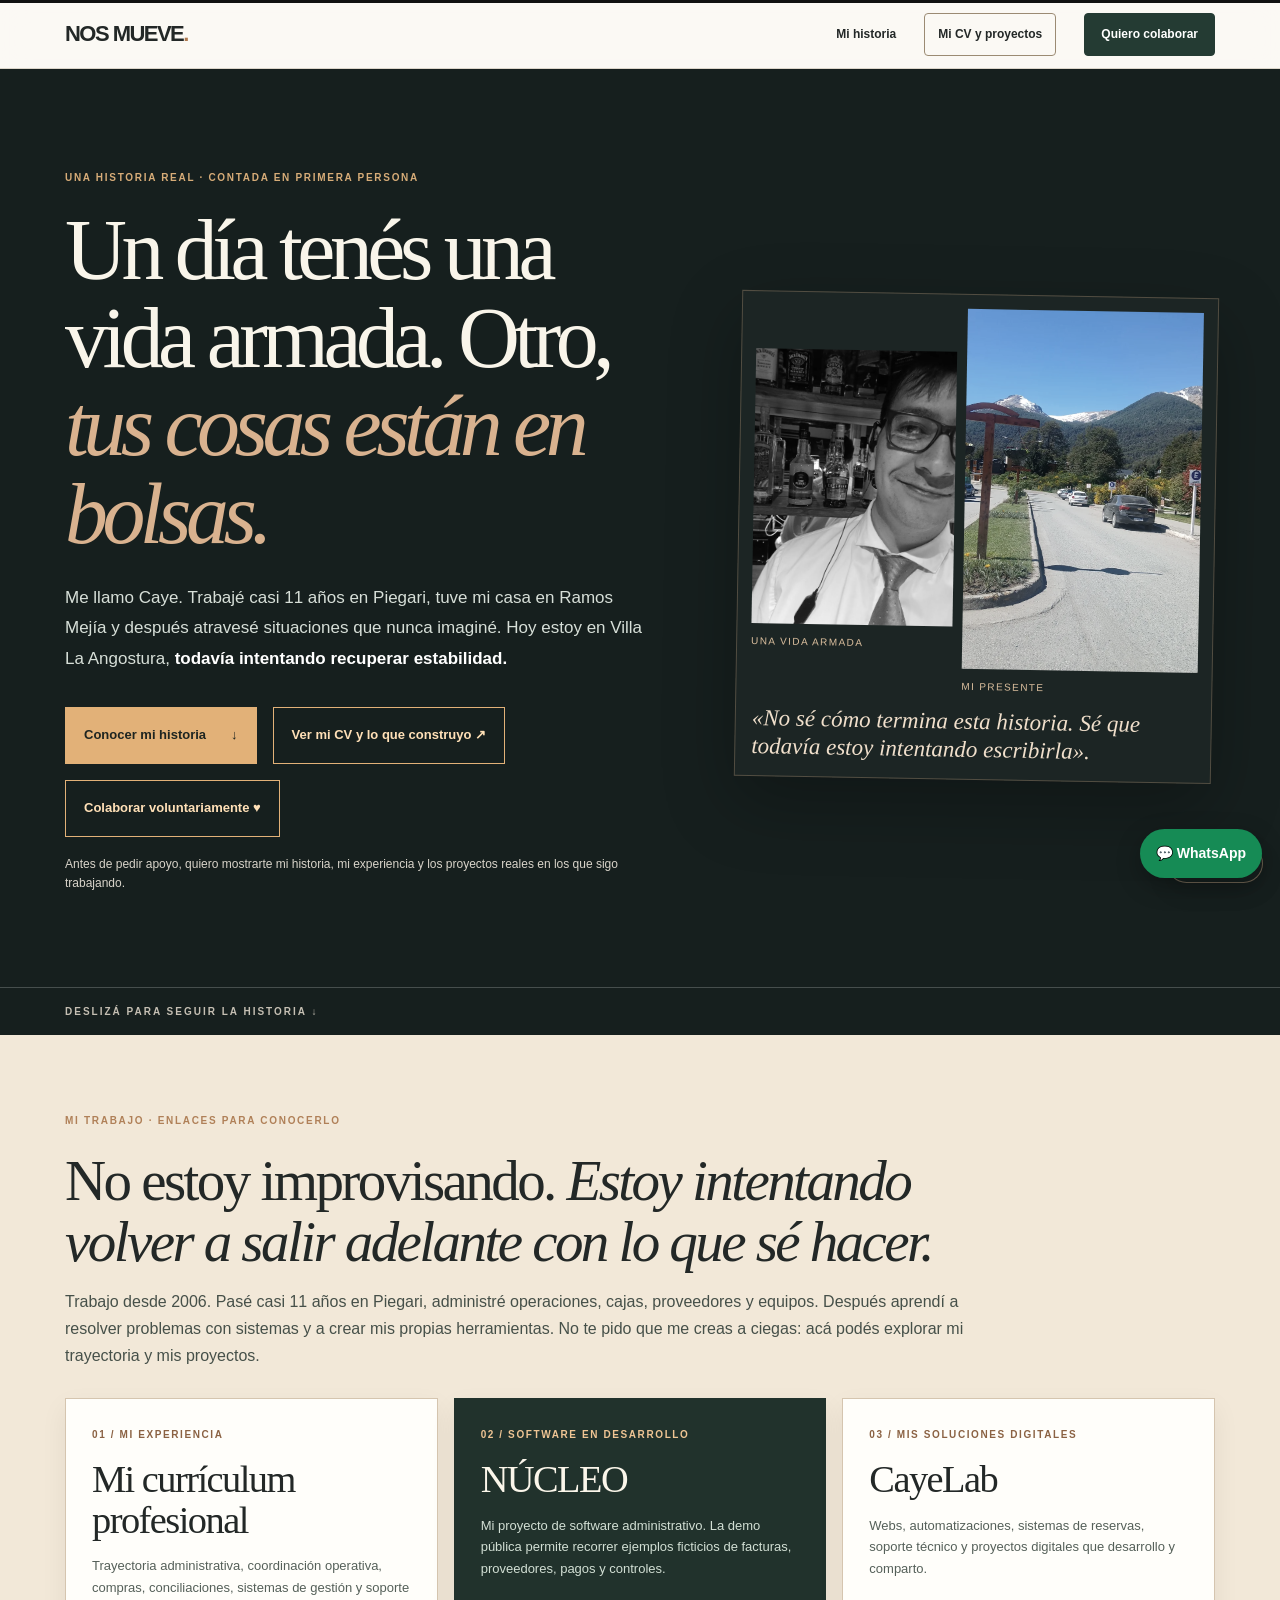
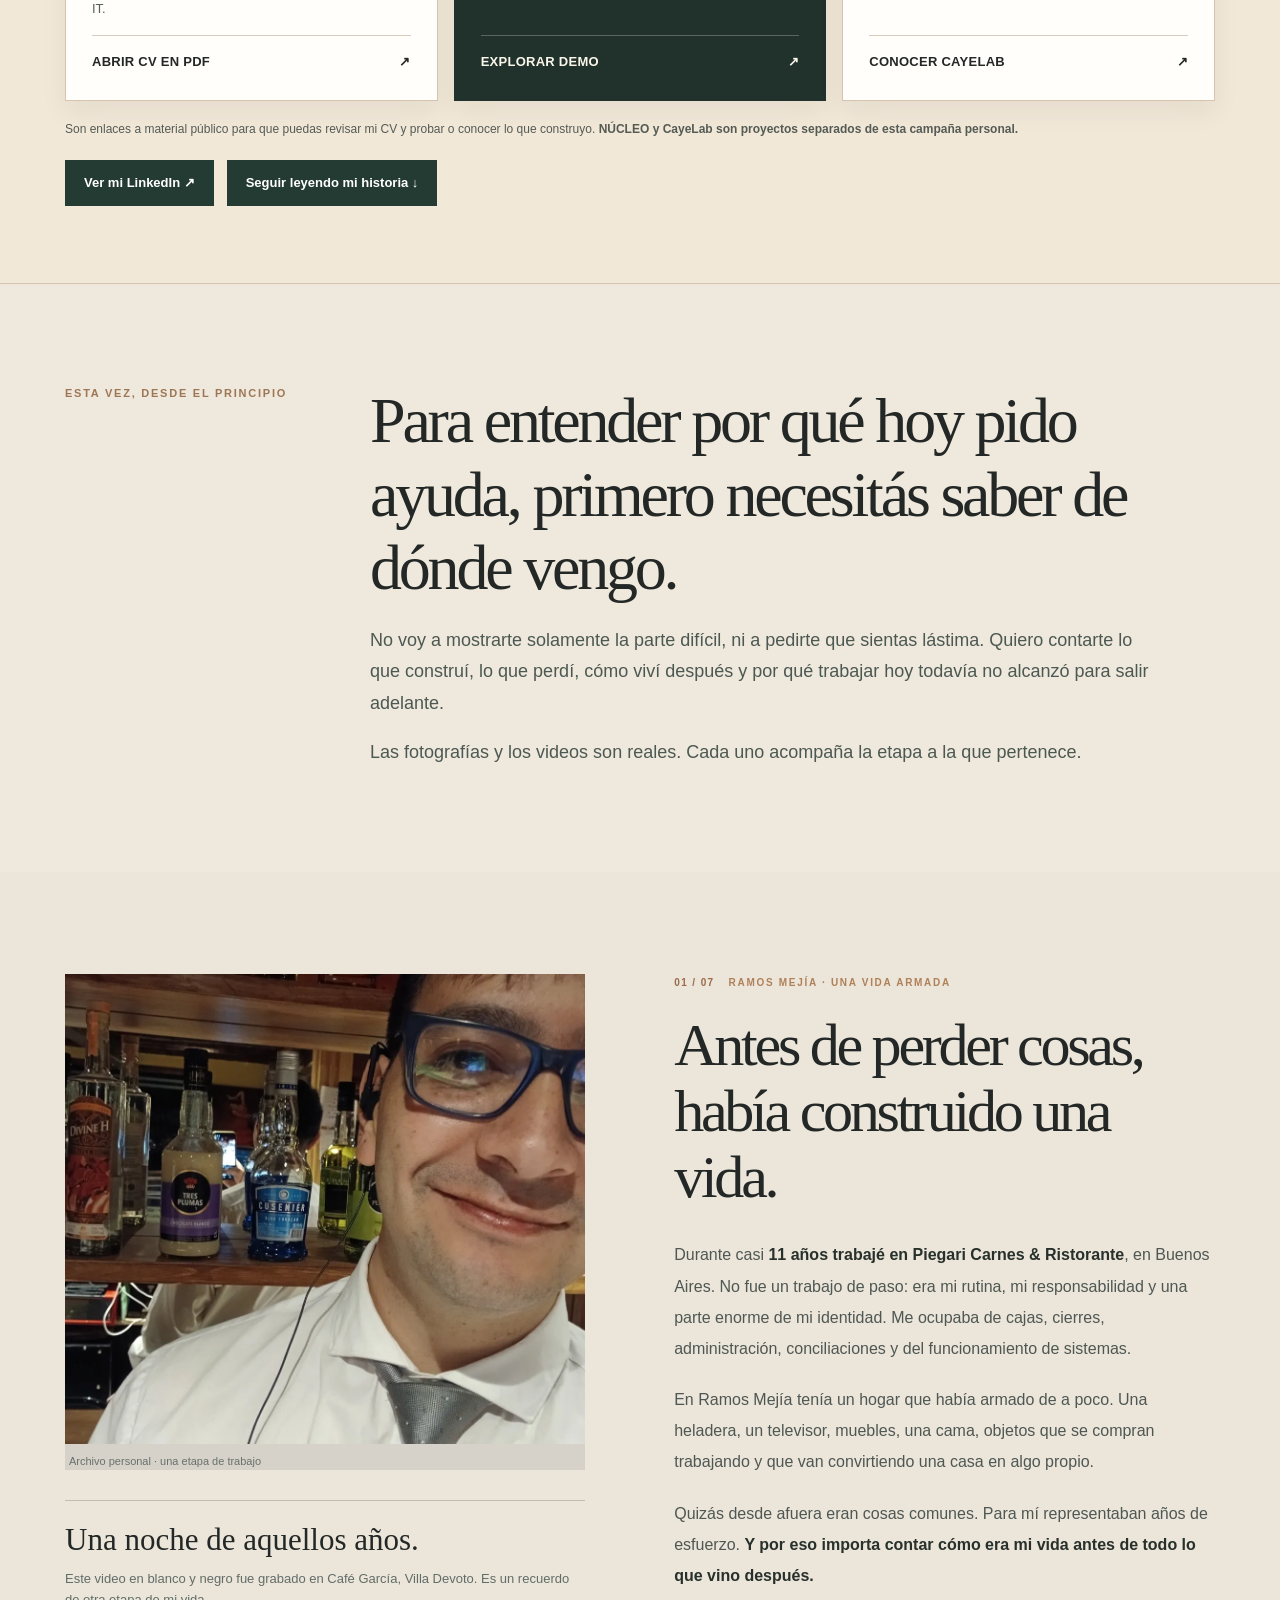
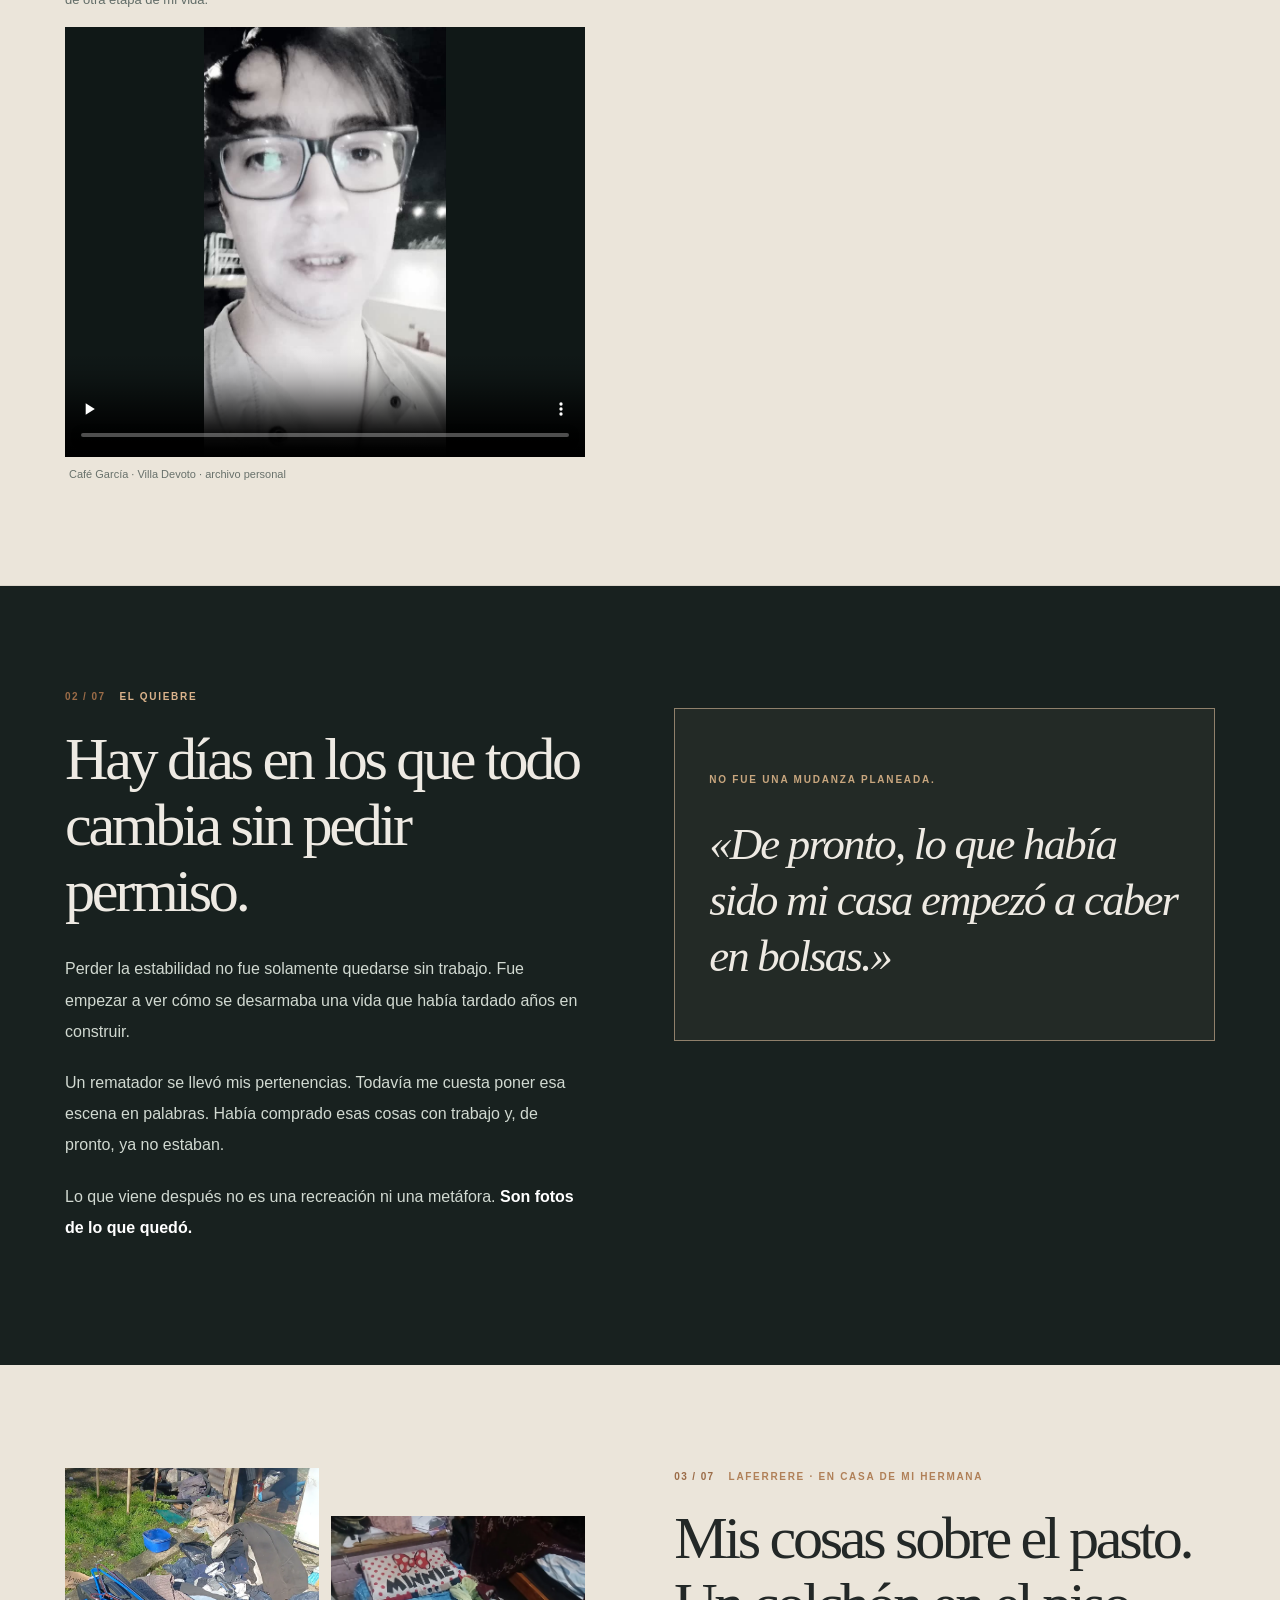
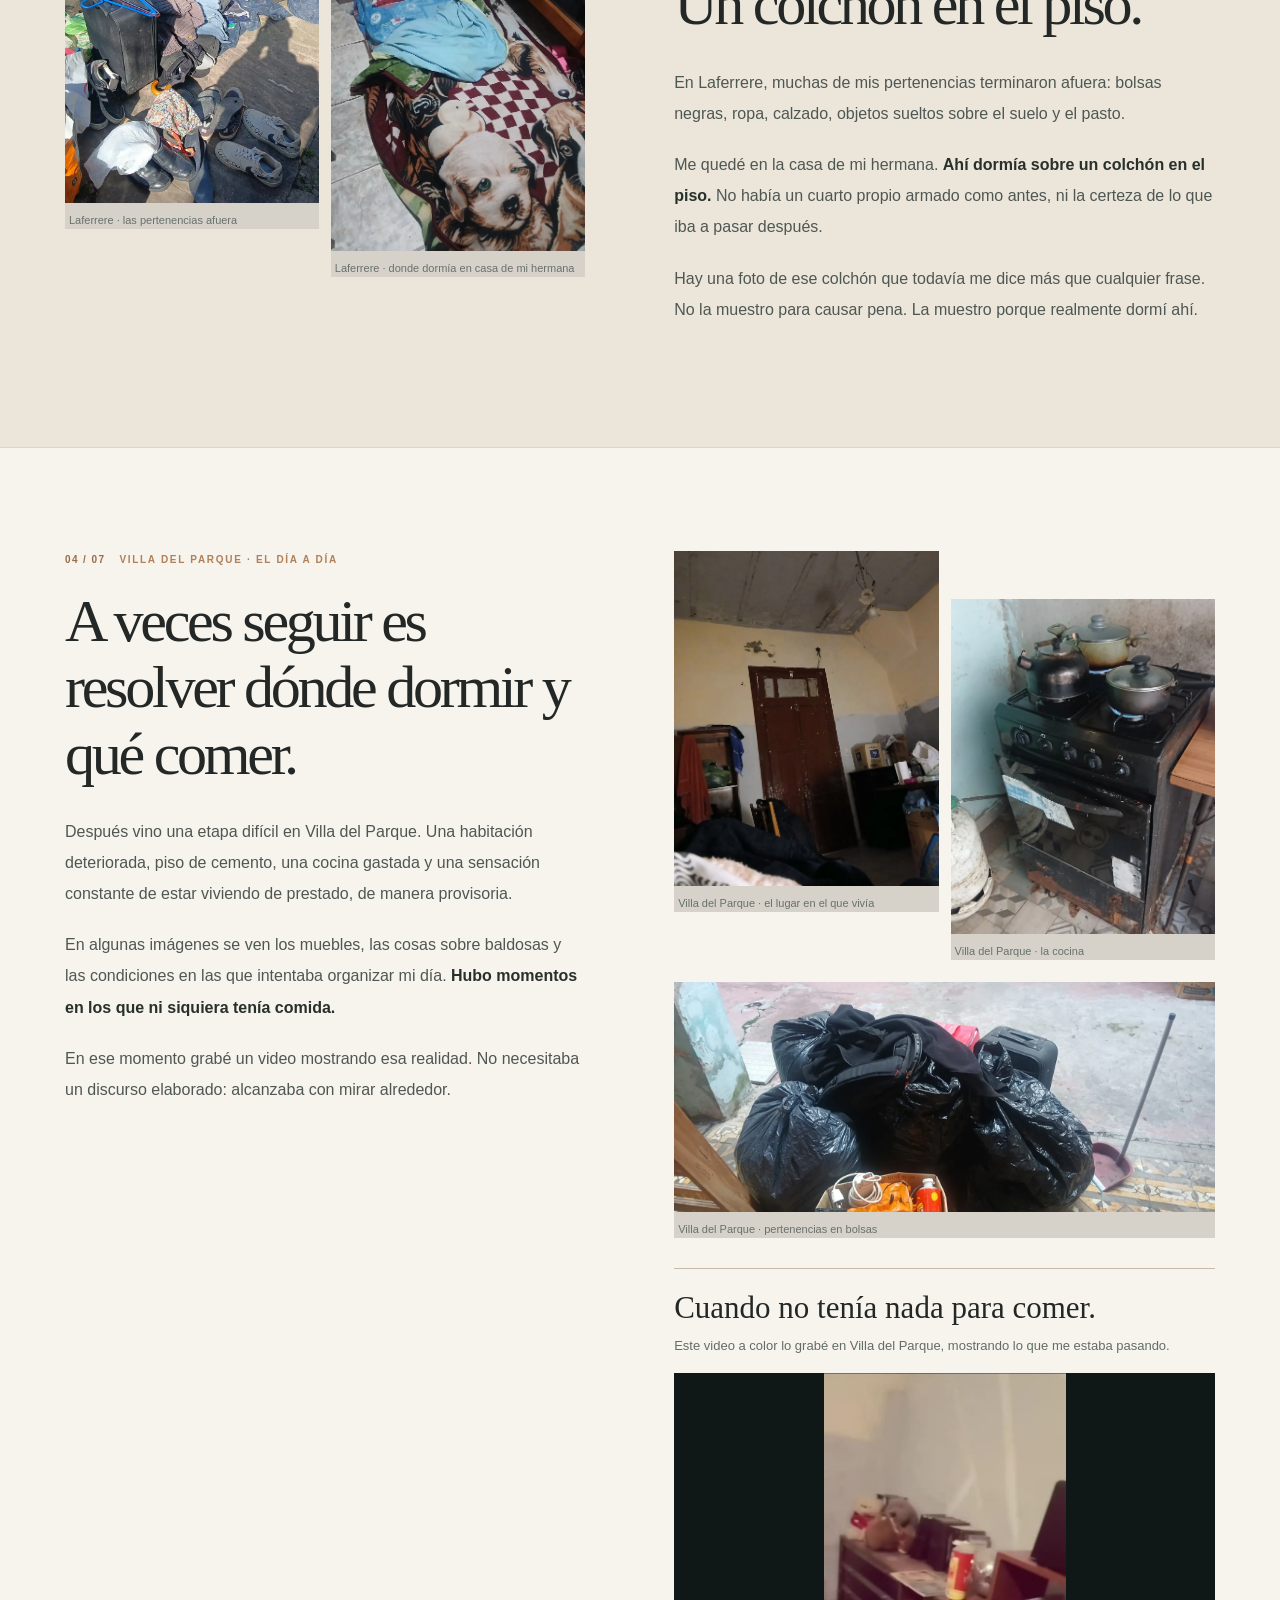
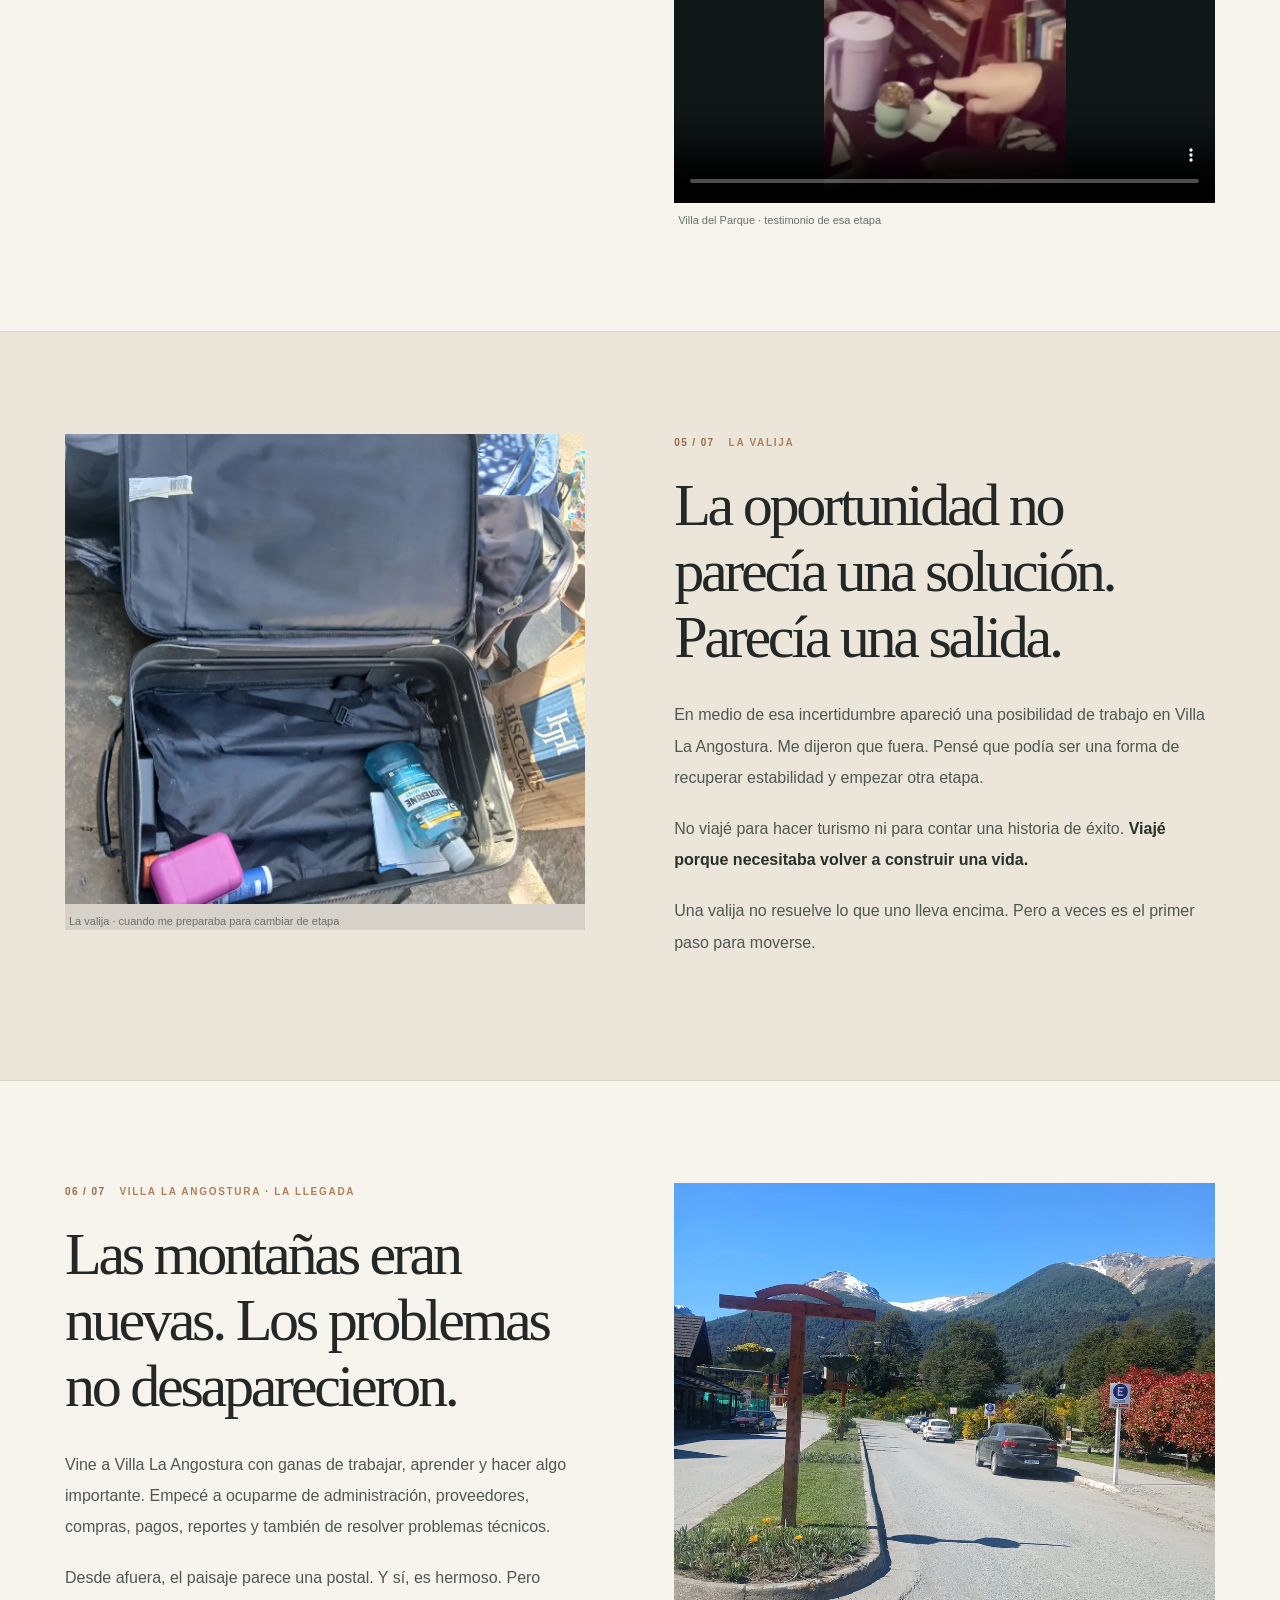
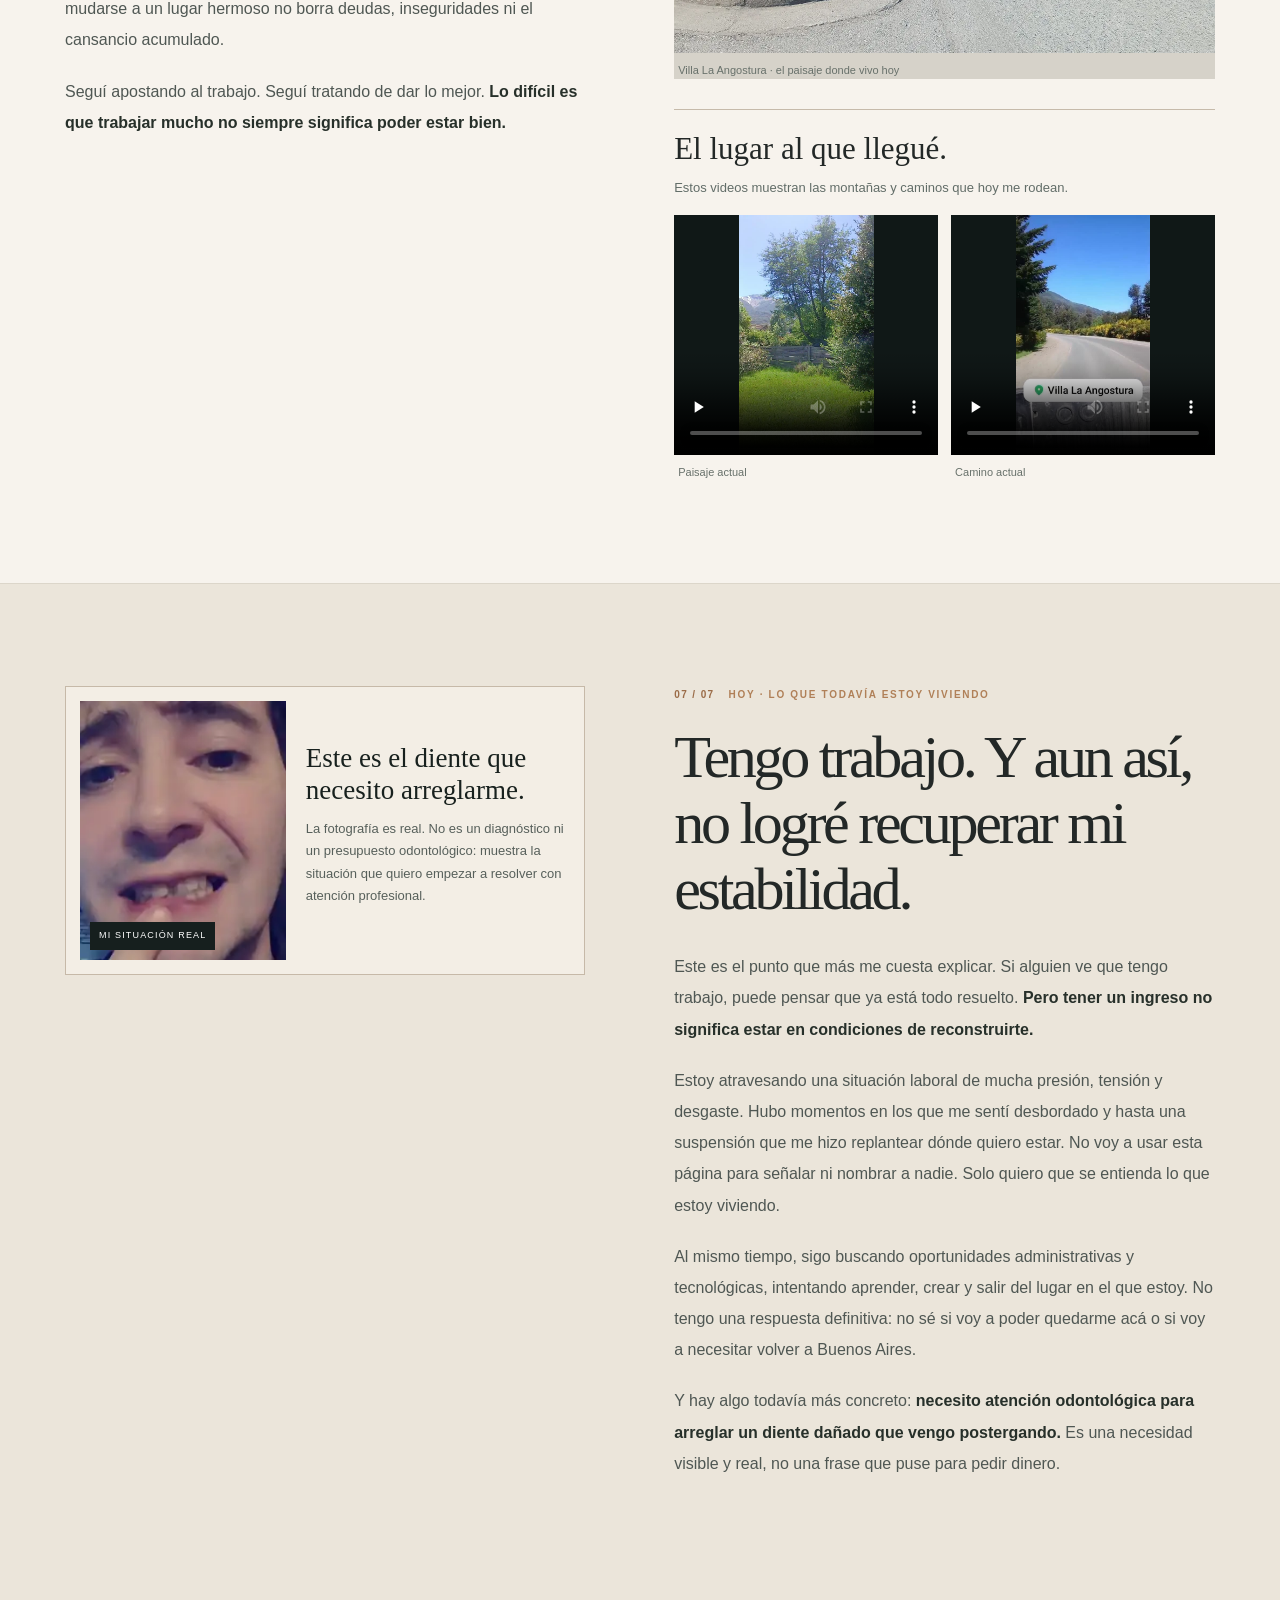
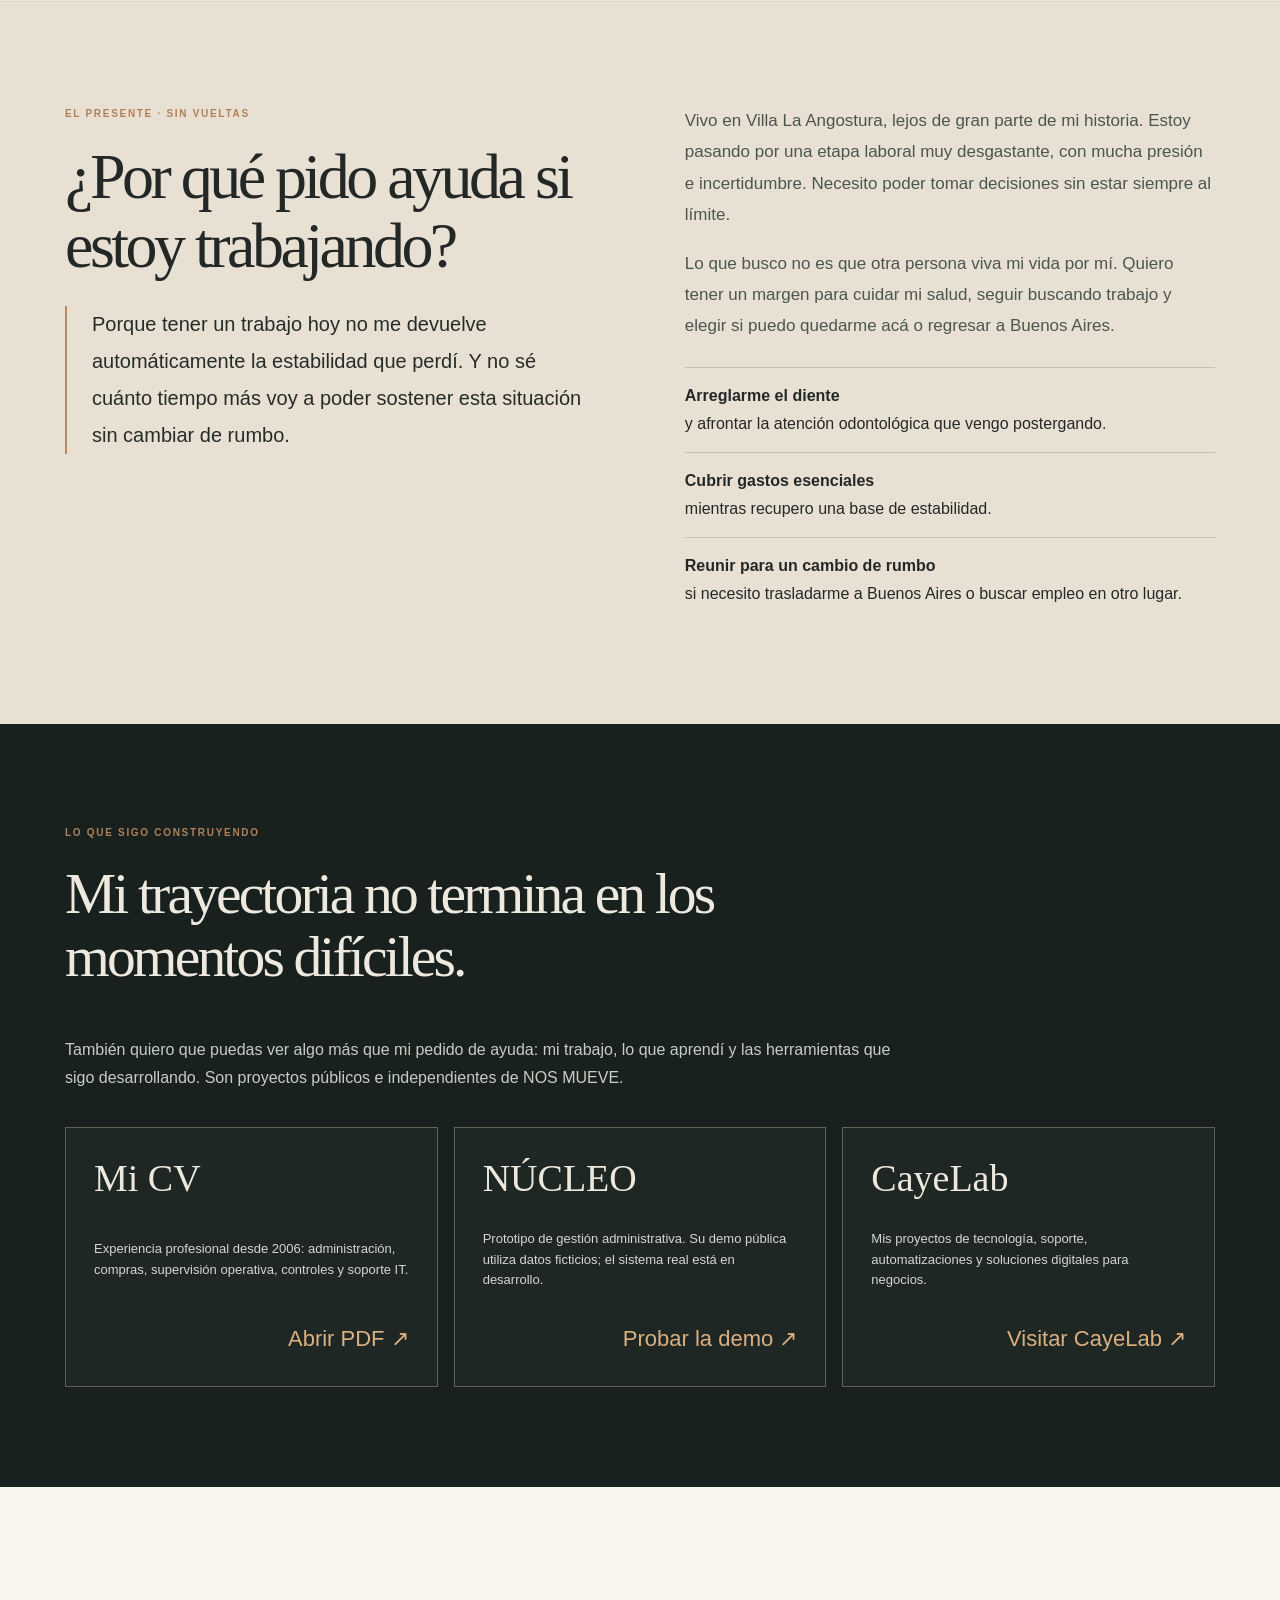
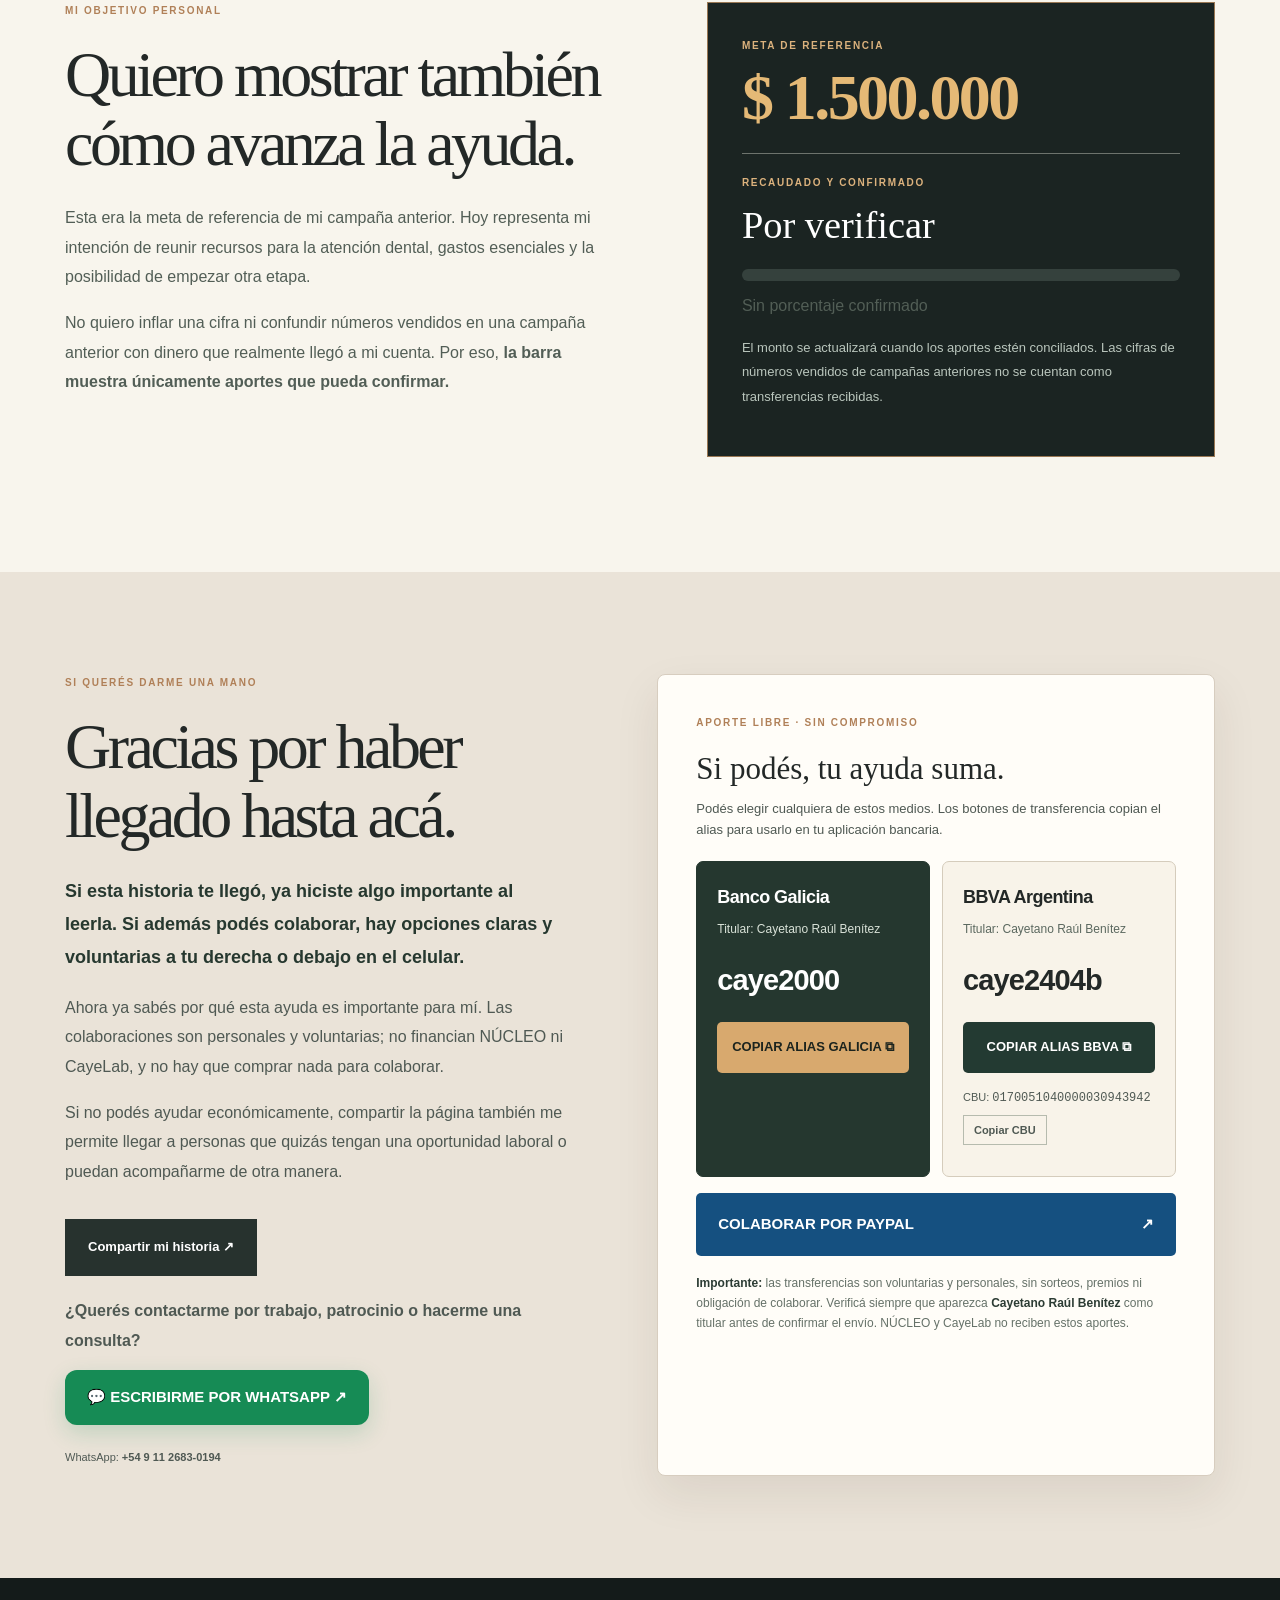
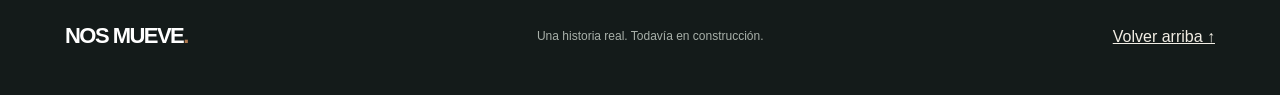
==== commit 31aad282: "Agregar contacto WhatsApp visible y flotante en NOS MUEVE" ====
--- a/index.html
+++ b/index.html
@@ -50,6 +50,9 @@
 @media(max-width:960px){.proof-grid{gap:10px}.proof-card{padding:22px 18px}.bank-grid{grid-template-columns:1fr}}
 @media(max-width:760px){.navlinks{gap:8px}.navlinks .nav-work{display:none}.navlinks .nav-help{padding:10px 11px;font-size:11px}.proofbar{padding:53px 0}.proof-grid{grid-template-columns:1fr;gap:12px}.proof-card{min-height:210px;padding:23px}.proof-card strong{font-size:36px}.projects .project-cards{grid-template-columns:1fr}.projects .project-link{min-height:205px}.hero-actions{gap:10px}.hero-secondary,.hero-actions .start{width:100%}.bank-grid{grid-template-columns:1fr}.mobile-quick{position:fixed;z-index:109;bottom:0;left:0;right:0;display:grid;grid-template-columns:1fr 1fr;gap:8px;background:#fffdf8f5;padding:10px 12px calc(10px + env(safe-area-inset-bottom));border-top:1px solid #c6bcad;box-shadow:0 -10px 25px #1c282420}.mobile-quick a{text-decoration:none;text-align:center;display:grid;place-items:center;min-height:45px;font-size:13px;font-weight:900;background:#23372e;color:#fff;border-radius:5px}.mobile-quick a:last-child{background:#d8a96e;color:#1c241e}body{padding-bottom:70px}.toast{bottom:90px}}
 @media(prefers-reduced-motion:reduce){.proof-card{transition:none}}
+
+/* Contacto directo para oportunidades y consultas */
+.wa-contact{display:inline-flex;align-items:center;justify-content:center;gap:10px;margin:15px 0 8px;padding:14px 22px;border-radius:12px;background:#168b55;color:#fff!important;text-decoration:none;font-size:15px;font-weight:900;box-shadow:0 8px 22px #168b5530;min-height:52px}.wa-contact:hover{background:#117d4b}.wa-contact:focus-visible{outline:3px solid #ca9b65;outline-offset:4px}.wa-floating{position:fixed;z-index:90;right:18px;bottom:75px;display:inline-flex;align-items:center;gap:8px;padding:12px 16px;border-radius:999px;background:#168b55;color:white!important;text-decoration:none;box-shadow:0 8px 25px #0004;font-size:14px;font-weight:900;min-height:49px}.wa-floating:hover{background:#117d4b}@media(min-width:800px){.wa-floating{bottom:22px}}@media(max-width:400px){.wa-floating{right:12px;bottom:75px;padding:11px 13px;font-size:12px}}
 </style></head>
 <body><div class="progress-line" aria-hidden="true"><span id="scroll-progress"></span></div>
 <header class="topbar"><div class="container topbar-inner"><a class="brand" href="#inicio">NOS MUEVE<b>.</b></a><nav class="navlinks" aria-label="Navegación"><a href="#historia">Mi historia</a><a class="nav-work" href="#trayectoria">Mi CV y proyectos</a><a class="nav-help" href="#ayudar">Quiero colaborar</a></nav></div></header>
@@ -89,7 +92,7 @@
 <a class="project-link" href="https://cayelab-web.pages.dev/" target="_blank" rel="noopener noreferrer"><strong>CayeLab</strong><small>Mis proyectos de tecnología, soporte, automatizaciones y soluciones digitales para negocios.</small><span class="arrow">Visitar CayeLab ↗</span></a>
 </div></div></section>
 <section class="progress-section" id="objetivo"><div class="container progress-layout"><div><div class="eyebrow">MI OBJETIVO PERSONAL</div><h2>Quiero mostrar también cómo avanza la ayuda.</h2><p>Esta era la meta de referencia de mi campaña anterior. Hoy representa mi intención de reunir recursos para la atención dental, gastos esenciales y la posibilidad de empezar otra etapa.</p><p>No quiero inflar una cifra ni confundir números vendidos en una campaña anterior con dinero que realmente llegó a mi cuenta. Por eso, <strong>la barra muestra únicamente aportes que pueda confirmar.</strong></p></div><div class="meter"><div class="meter-label">META DE REFERENCIA</div><div class="meter-goal" id="goal">$1.500.000 <small>ARS</small></div><div class="meter-divider"></div><div class="meter-label">RECAUDADO Y CONFIRMADO</div><div class="meter-raised" id="raised" aria-live="polite">Por verificar</div><div class="meter-track" aria-hidden="true"><div class="meter-fill" id="meter-fill"></div></div><p class="meter-percent" id="percent">Sin porcentaje confirmado</p><p class="meter-note" id="status-note">El total se actualiza después de verificar los aportes.</p><p class="meter-note" id="updated"></p></div></div></section>
-<section class="help" id="ayudar"><div class="container help-layout"><div><div class="eyebrow">SI QUERÉS DARME UNA MANO</div><h2>Gracias por haber llegado hasta acá.</h2><p class="help-intro">Si esta historia te llegó, ya hiciste algo importante al leerla. Si además podés colaborar, hay opciones claras y voluntarias a tu derecha o debajo en el celular.</p><p>Ahora ya sabés por qué esta ayuda es importante para mí. Las colaboraciones son personales y voluntarias; no financian NÚCLEO ni CayeLab, y no hay que comprar nada para colaborar.</p><p>Si no podés ayudar económicamente, compartir la página también me permite llegar a personas que quizás tengan una oportunidad laboral o puedan acompañarme de otra manera.</p><button id="share-btn" class="share" type="button">Compartir mi historia ↗</button></div><div class="payment" id="medios-de-ayuda"><div class="eyebrow">APORTE LIBRE · SIN COMPROMISO</div><h3>Si podés, tu ayuda suma.</h3>
+<section class="help" id="ayudar"><div class="container help-layout"><div><div class="eyebrow">SI QUERÉS DARME UNA MANO</div><h2>Gracias por haber llegado hasta acá.</h2><p class="help-intro">Si esta historia te llegó, ya hiciste algo importante al leerla. Si además podés colaborar, hay opciones claras y voluntarias a tu derecha o debajo en el celular.</p><p>Ahora ya sabés por qué esta ayuda es importante para mí. Las colaboraciones son personales y voluntarias; no financian NÚCLEO ni CayeLab, y no hay que comprar nada para colaborar.</p><p>Si no podés ayudar económicamente, compartir la página también me permite llegar a personas que quizás tengan una oportunidad laboral o puedan acompañarme de otra manera.</p><button id="share-btn" class="share" type="button">Compartir mi historia ↗</button><p style="margin:20px 0 0"><strong>¿Querés contactarme por trabajo, patrocinio o hacerme una consulta?</strong></p><a class="wa-contact" href="https://wa.me/5491126830194?text=Hola%20Caye%2C%20vi%20tu%20p%C3%A1gina%20NOS%20MUEVE%20y%20quiero%20contactarte." target="_blank" rel="noopener noreferrer" aria-label="Escribirme por WhatsApp al más 54 9 11 2683 0194">💬 ESCRIBIRME POR WHATSAPP ↗</a><p class="bank-detail">WhatsApp: <strong>+54 9 11 2683-0194</strong></p></div><div class="payment" id="medios-de-ayuda"><div class="eyebrow">APORTE LIBRE · SIN COMPROMISO</div><h3>Si podés, tu ayuda suma.</h3>
 <p class="payment-sub">Podés elegir cualquiera de estos medios. Los botones de transferencia copian el alias para usarlo en tu aplicación bancaria.</p>
 <div class="bank-grid">
 <article class="bank-option"><h4 class="bank-name">Banco Galicia</h4><p class="bank-owner">Titular: Cayetano Raúl Benítez</p><strong class="bank-alias">caye2000</strong><button class="bank-copy" type="button" data-copy="caye2000" aria-label="Copiar alias caye2000 de Banco Galicia">COPIAR ALIAS GALICIA ⧉</button></article>
@@ -98,7 +101,7 @@
 <a class="paypal big-pay" href="https://paypal.me/caye2404" target="_blank" rel="noopener noreferrer">COLABORAR POR PAYPAL <span aria-hidden="true">↗</span></a>
 <p class="notice"><strong>Importante:</strong> las transferencias son voluntarias y personales, sin sorteos, premios ni obligación de colaborar. Verificá siempre que aparezca <strong>Cayetano Raúl Benítez</strong> como titular antes de confirmar el envío. NÚCLEO y CayeLab no reciben estos aportes.</p>
 </div></div></section></main>
-<footer class="footer"><div class="container footer-inner"><a href="#inicio" class="brand">NOS MUEVE<b>.</b></a><p>Una historia real. Todavía en construcción.</p><a href="#inicio">Volver arriba ↑</a></div></footer><nav class="mobile-quick" aria-label="Accesos rápidos"><a href="#trayectoria">VER CV Y PROYECTOS ↗</a><a href="#ayudar">COLABORAR ♥</a></nav><div class="reading-chip" id="reading-step" aria-hidden="true">MI HISTORIA</div><div class="toast" id="toast" hidden></div><script>
+<footer class="footer"><div class="container footer-inner"><a href="#inicio" class="brand">NOS MUEVE<b>.</b></a><p>Una historia real. Todavía en construcción.</p><a href="#inicio">Volver arriba ↑</a></div></footer><a class="wa-floating" href="https://wa.me/5491126830194?text=Hola%20Caye%2C%20vi%20tu%20p%C3%A1gina%20NOS%20MUEVE%20y%20quiero%20contactarte." target="_blank" rel="noopener noreferrer" aria-label="Contactar a Caye por WhatsApp">💬 WhatsApp</a><nav class="mobile-quick" aria-label="Accesos rápidos"><a href="#trayectoria">VER CV Y PROYECTOS ↗</a><a href="#ayudar">COLABORAR ♥</a></nav><div class="reading-chip" id="reading-step" aria-hidden="true">MI HISTORIA</div><div class="toast" id="toast" hidden></div><script>
 'use strict';
 const qs=s=>document.querySelector(s);
 const progress=qs('#scroll-progress'),badge=qs('#reading-step');
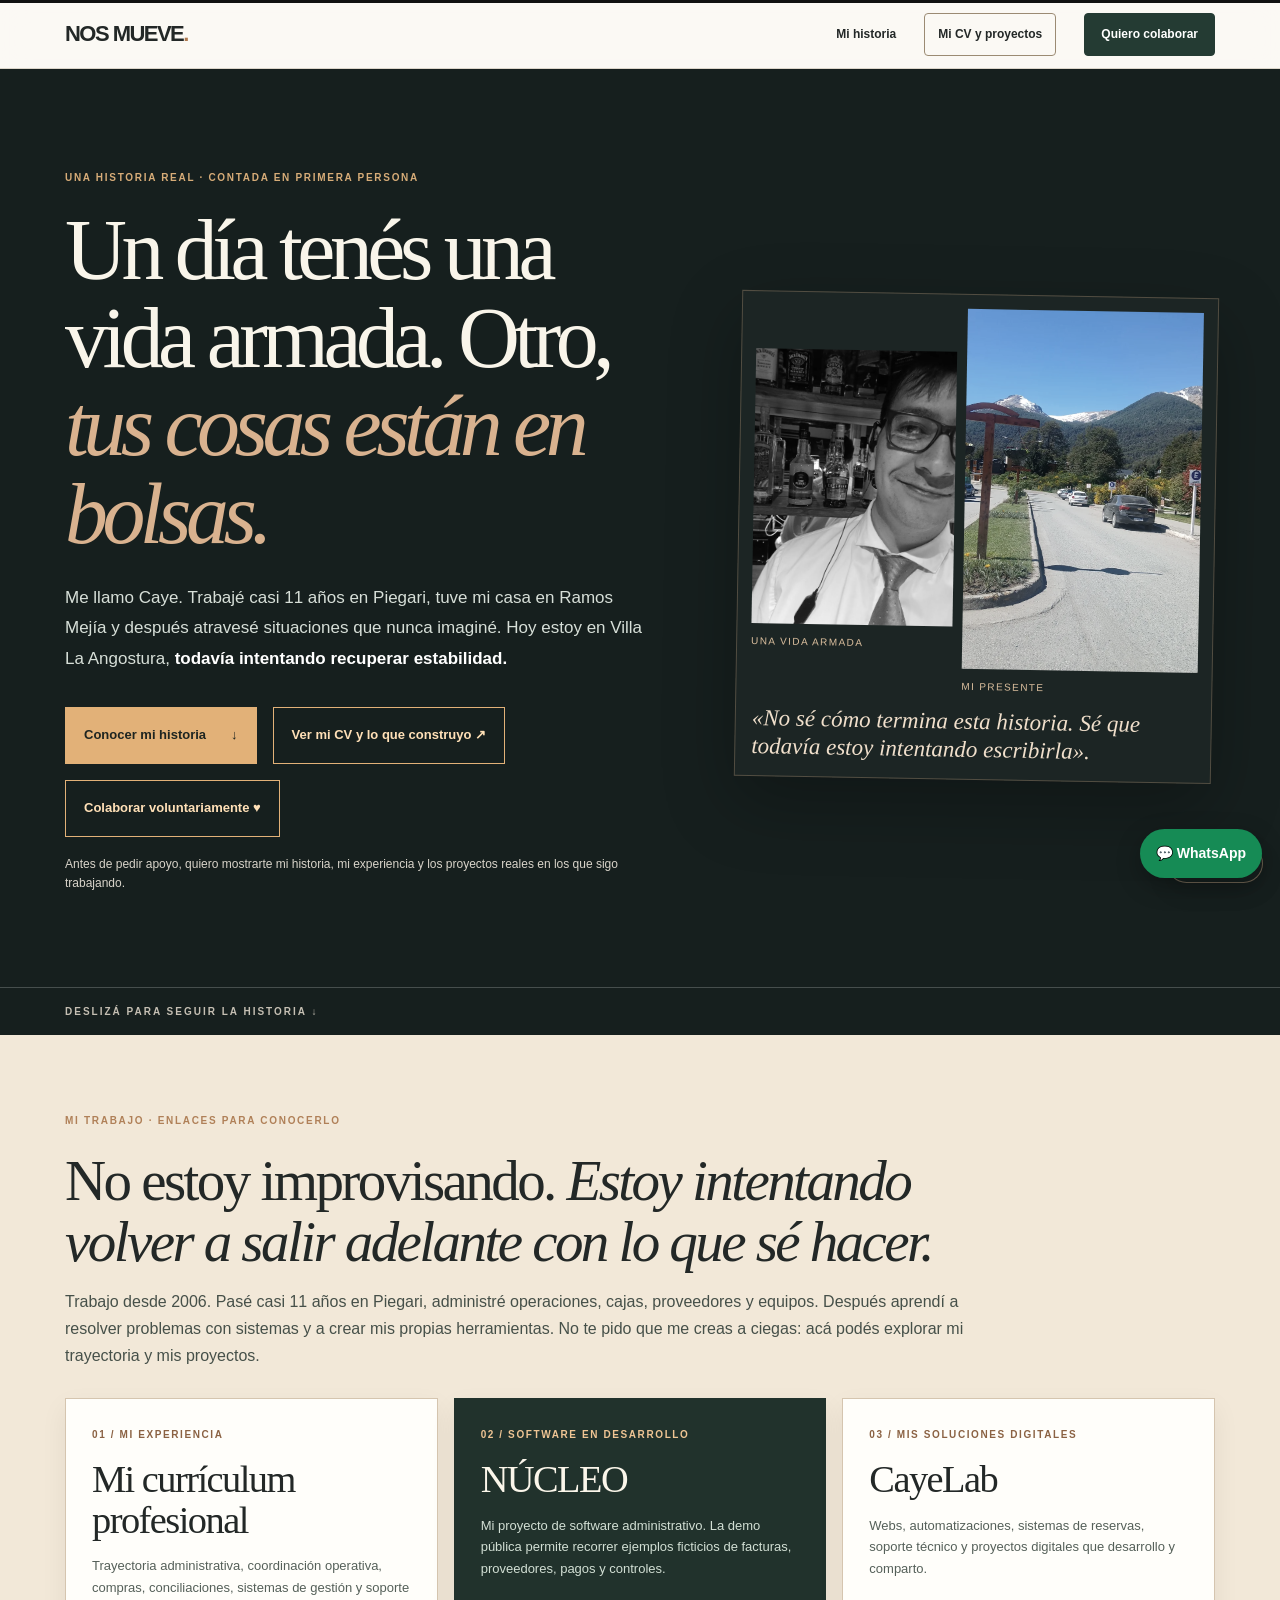
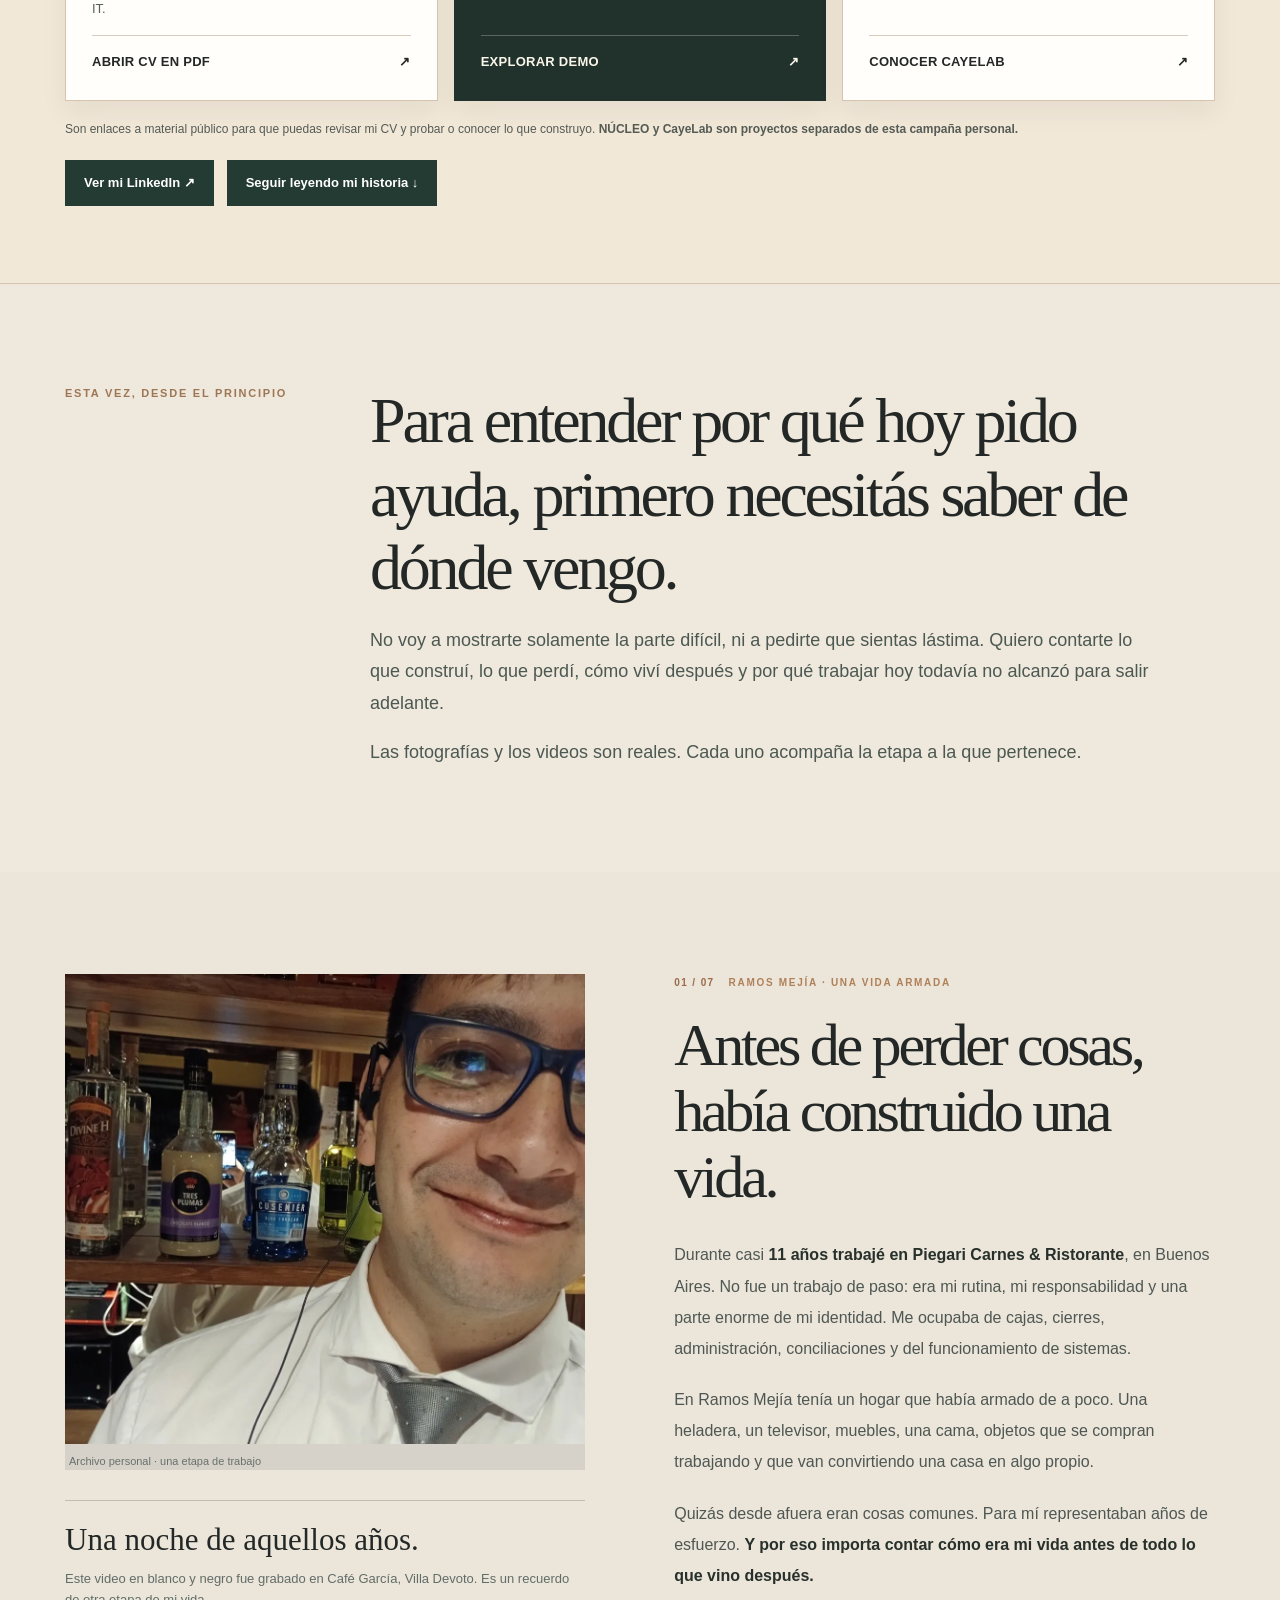
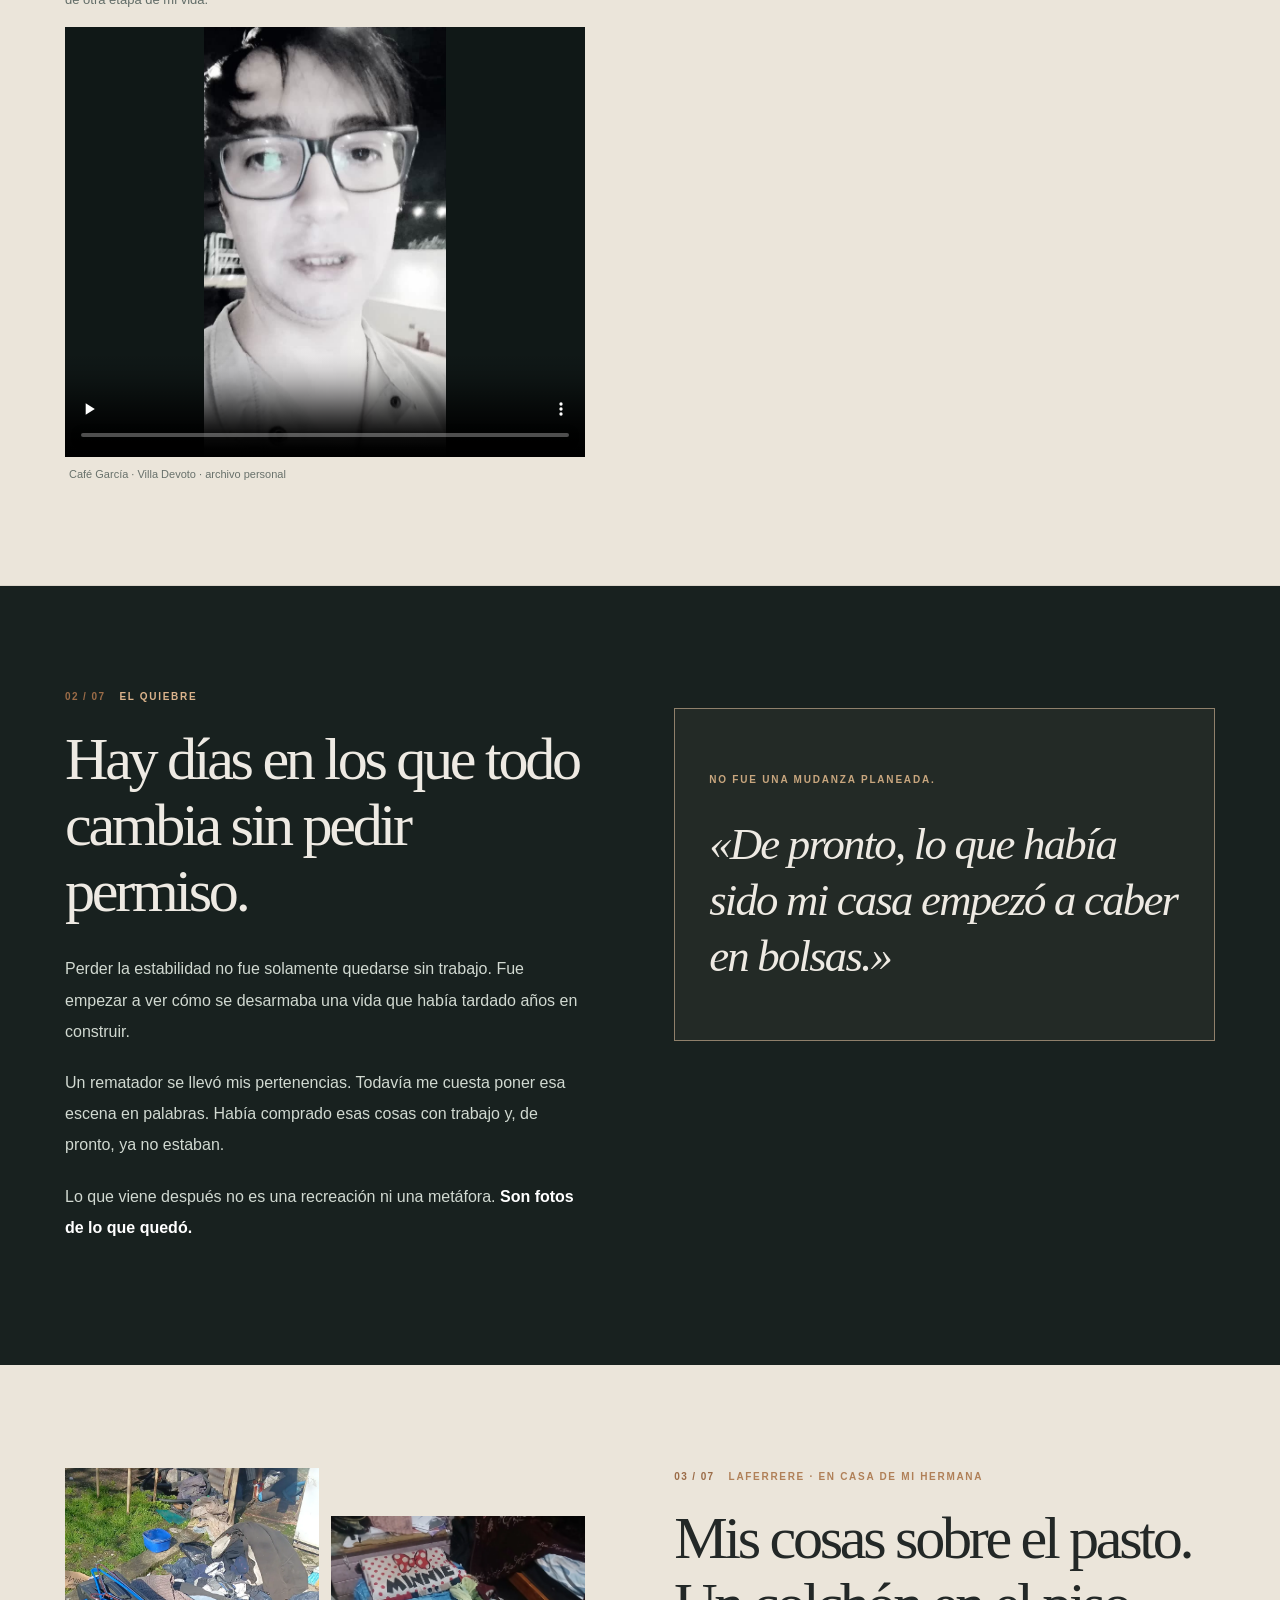
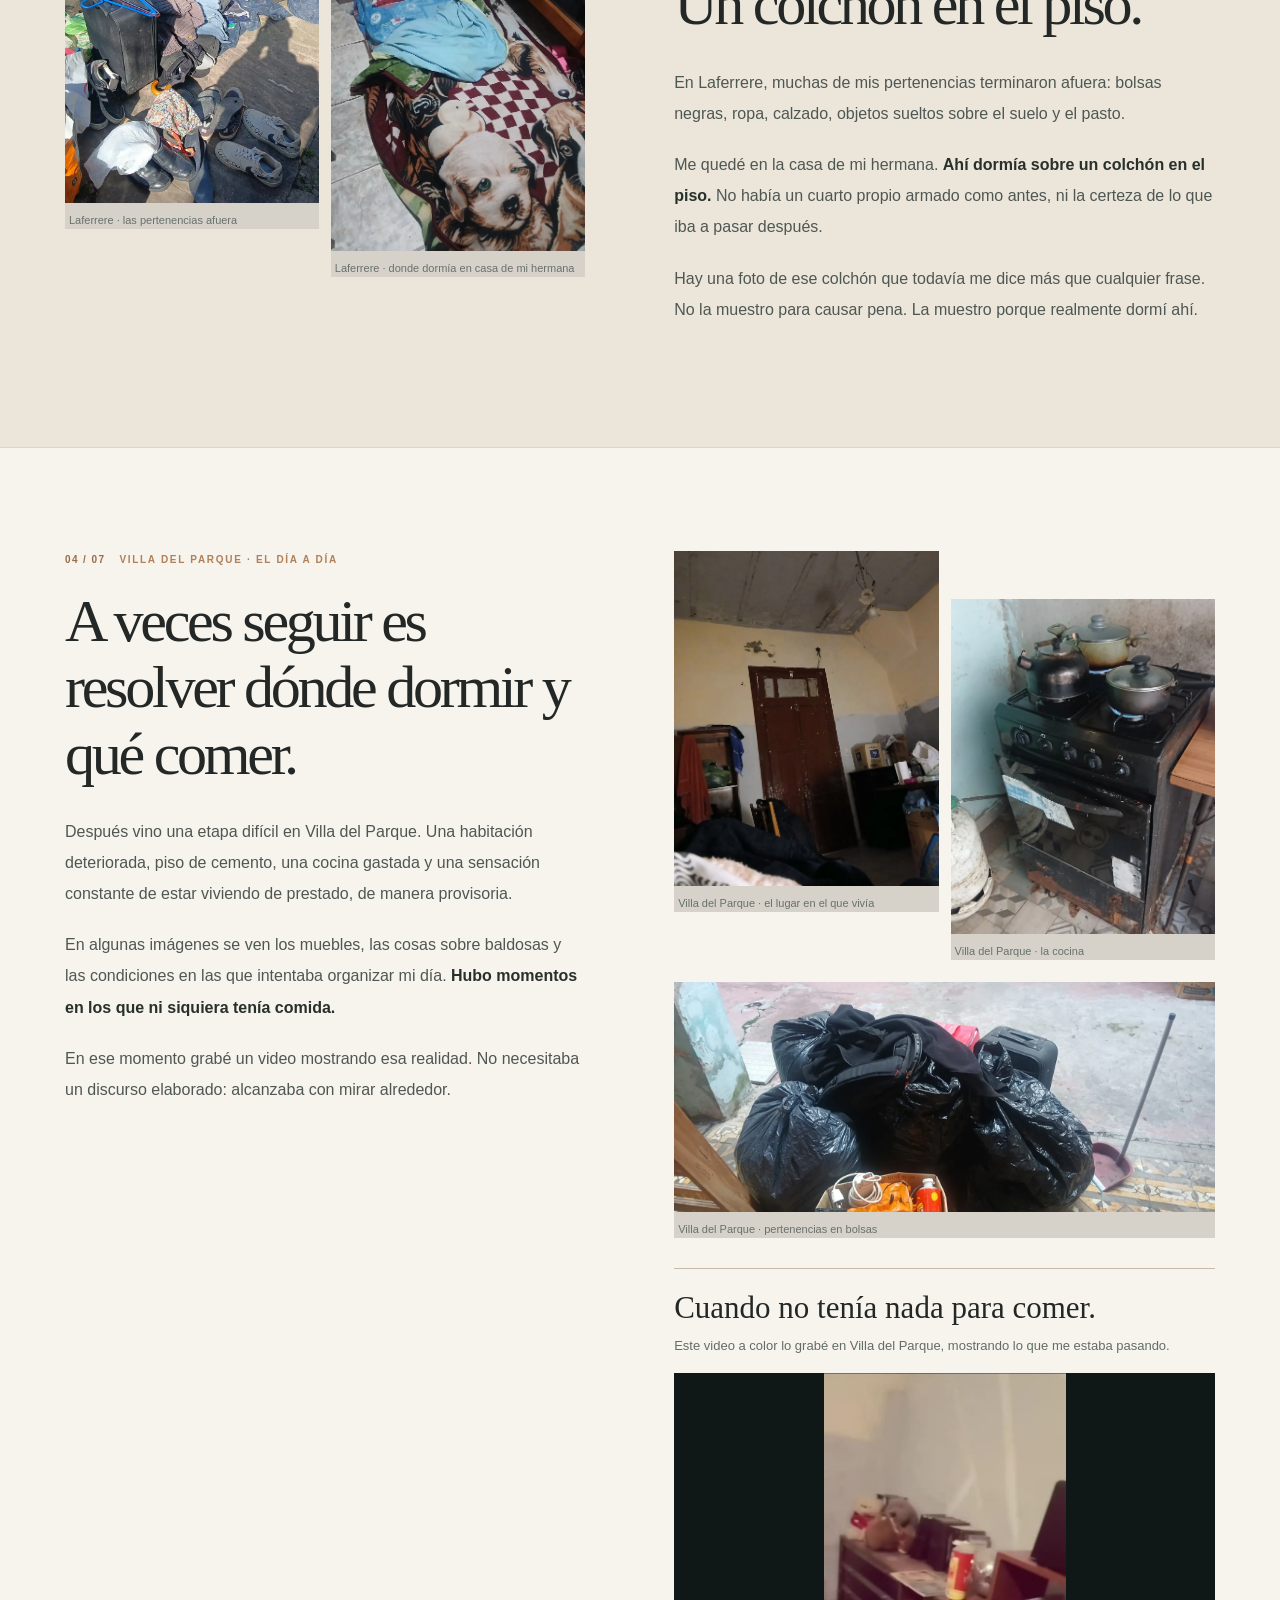
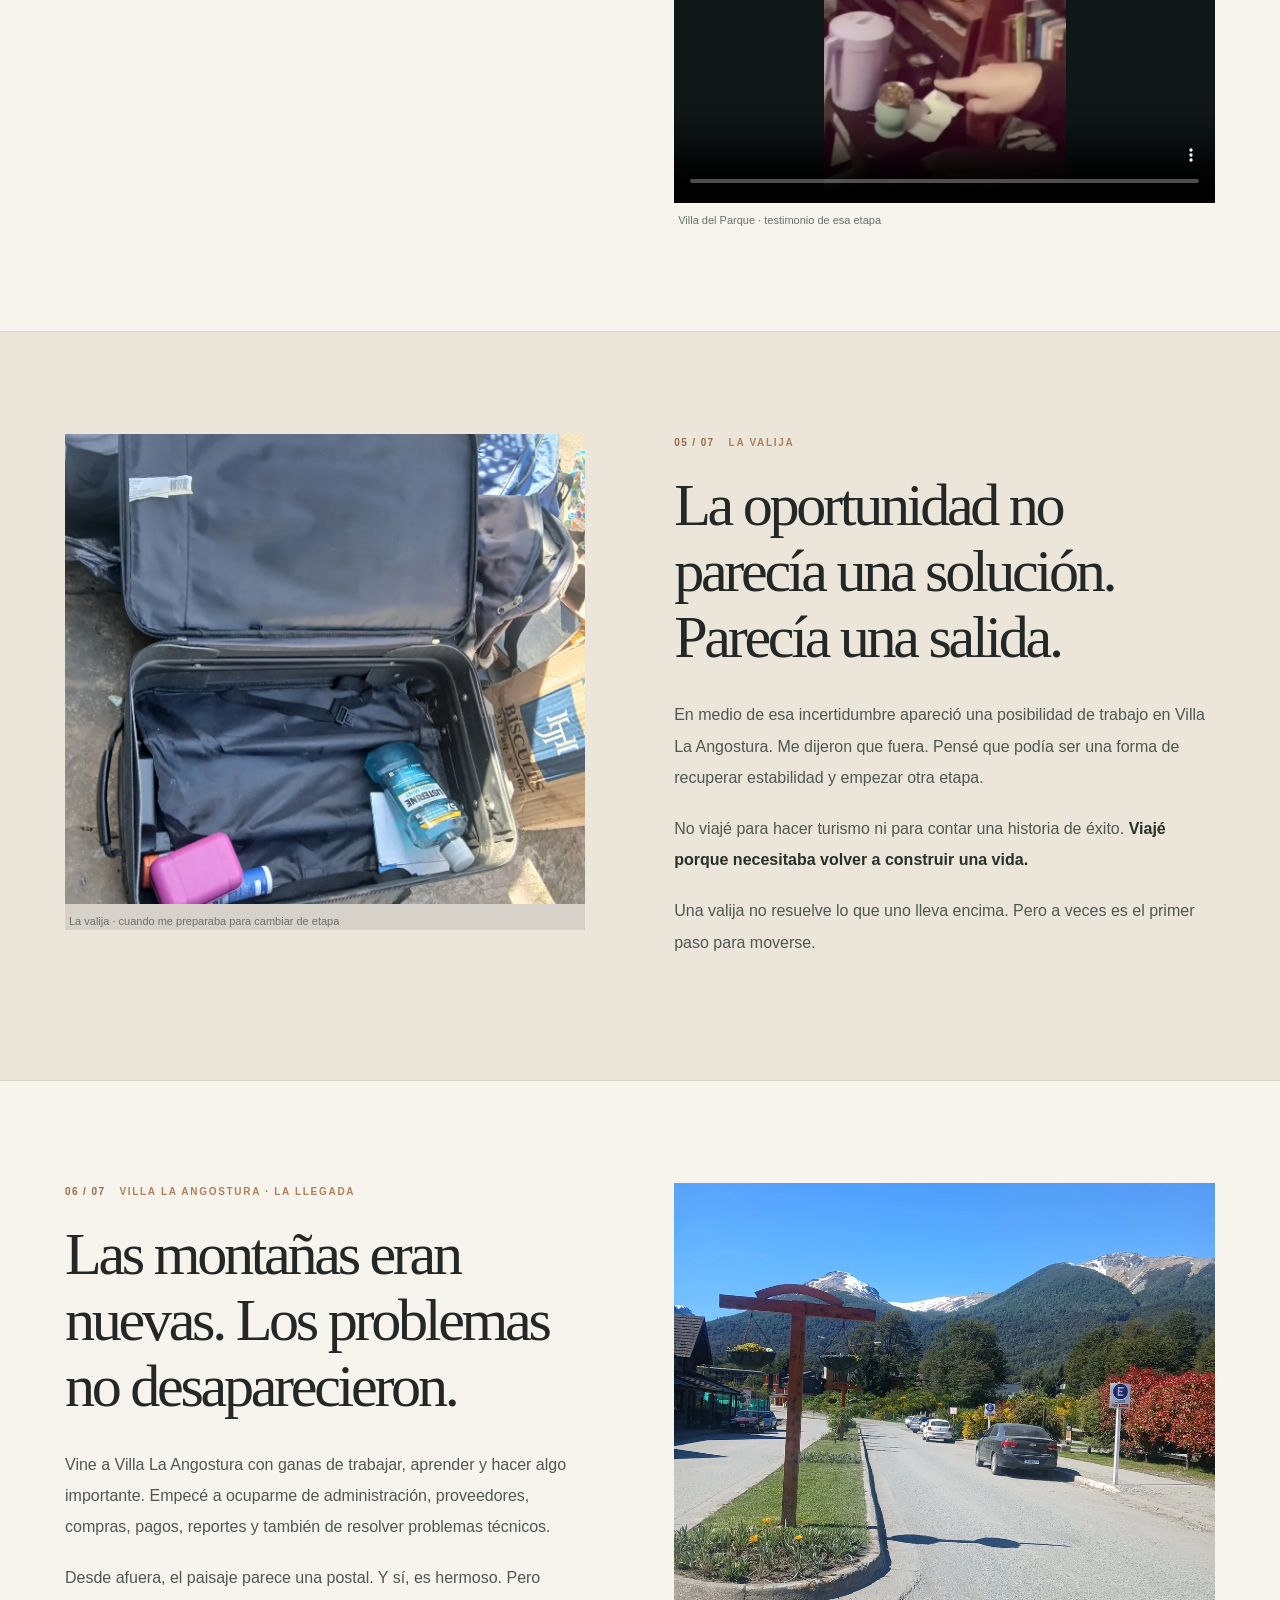
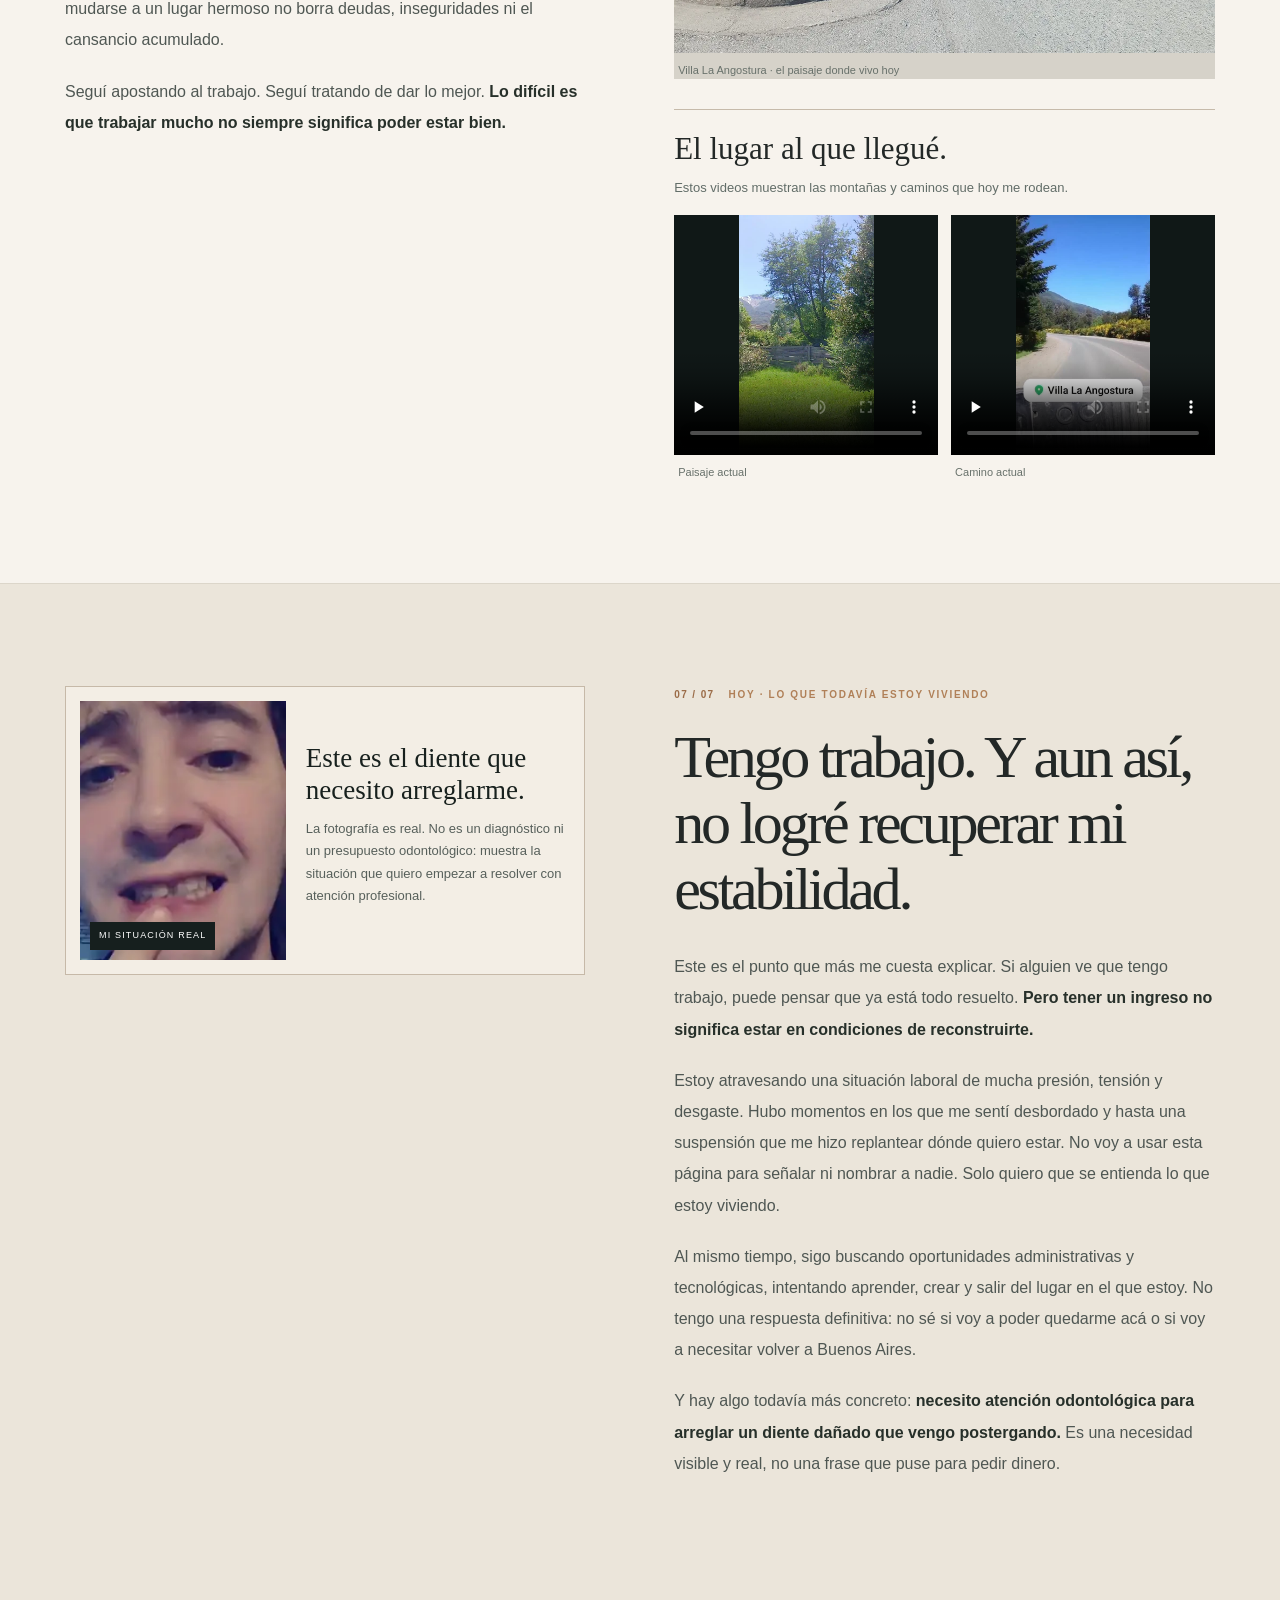
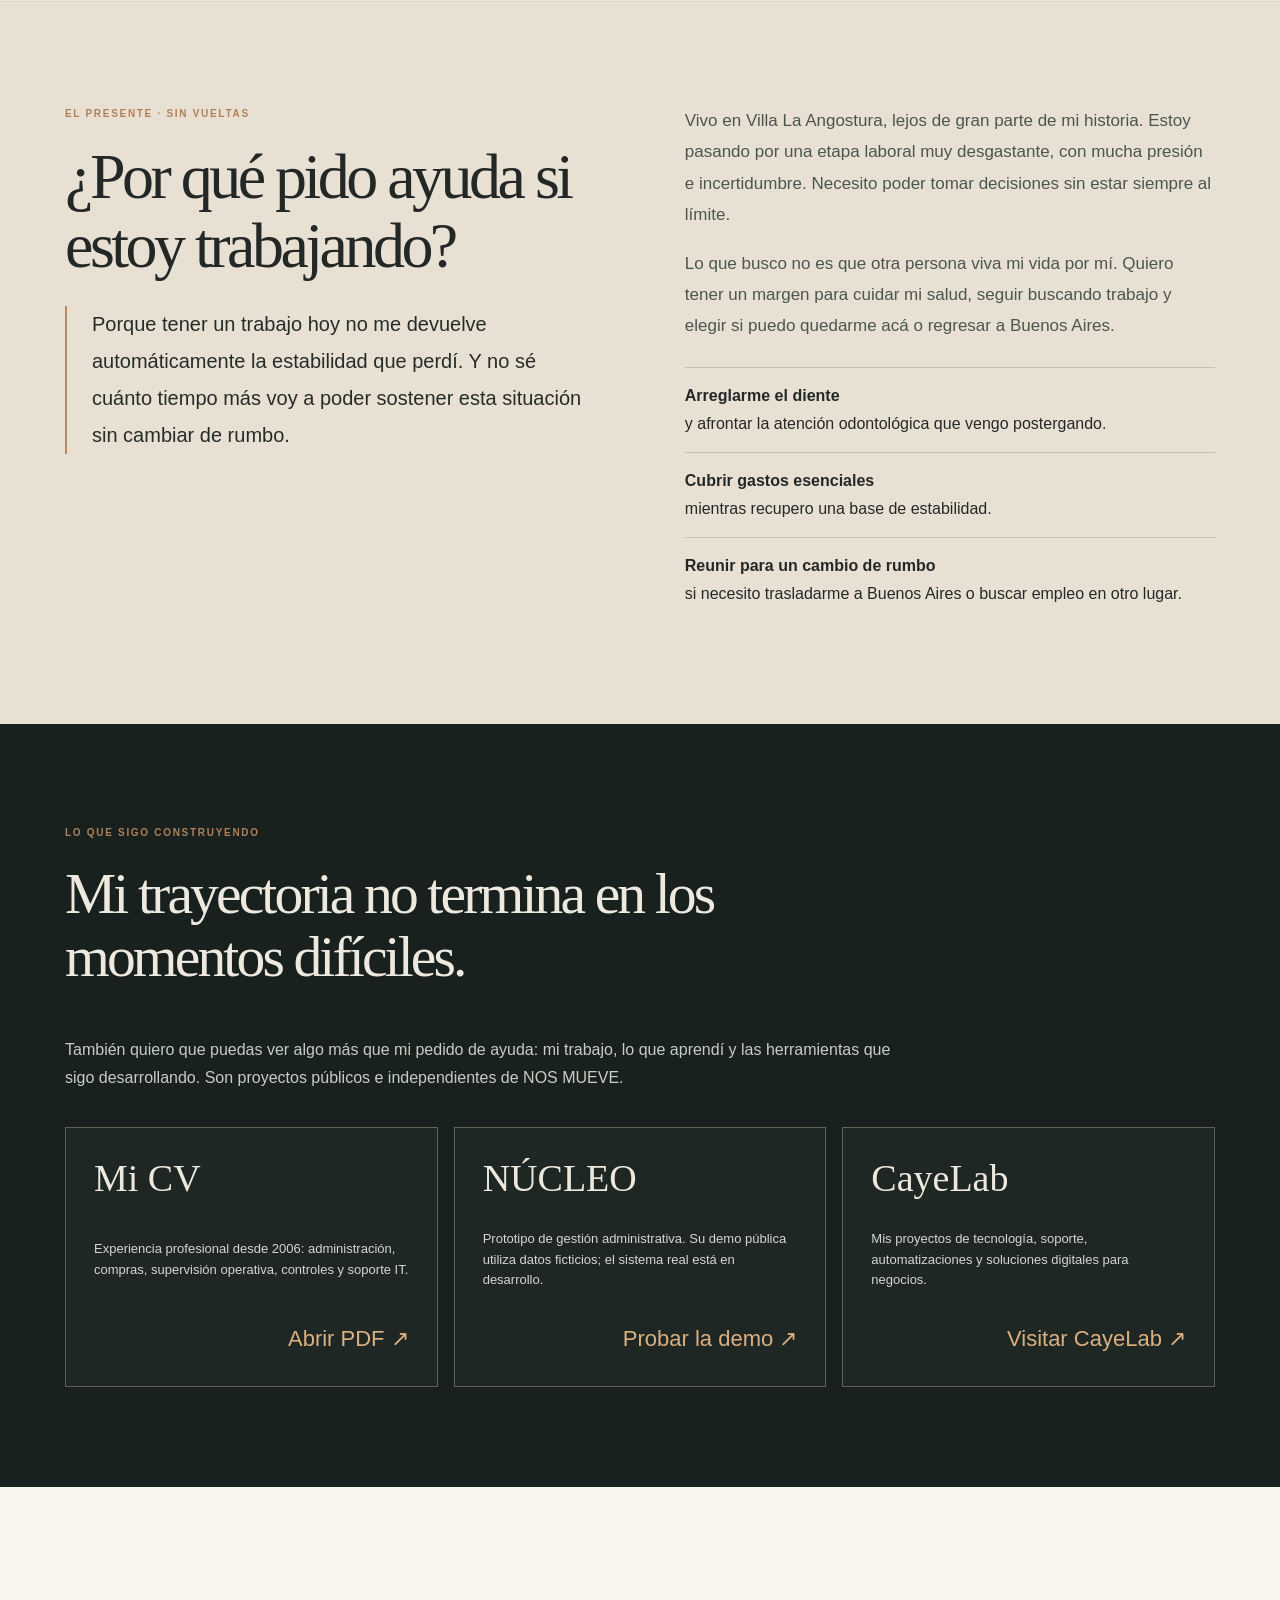
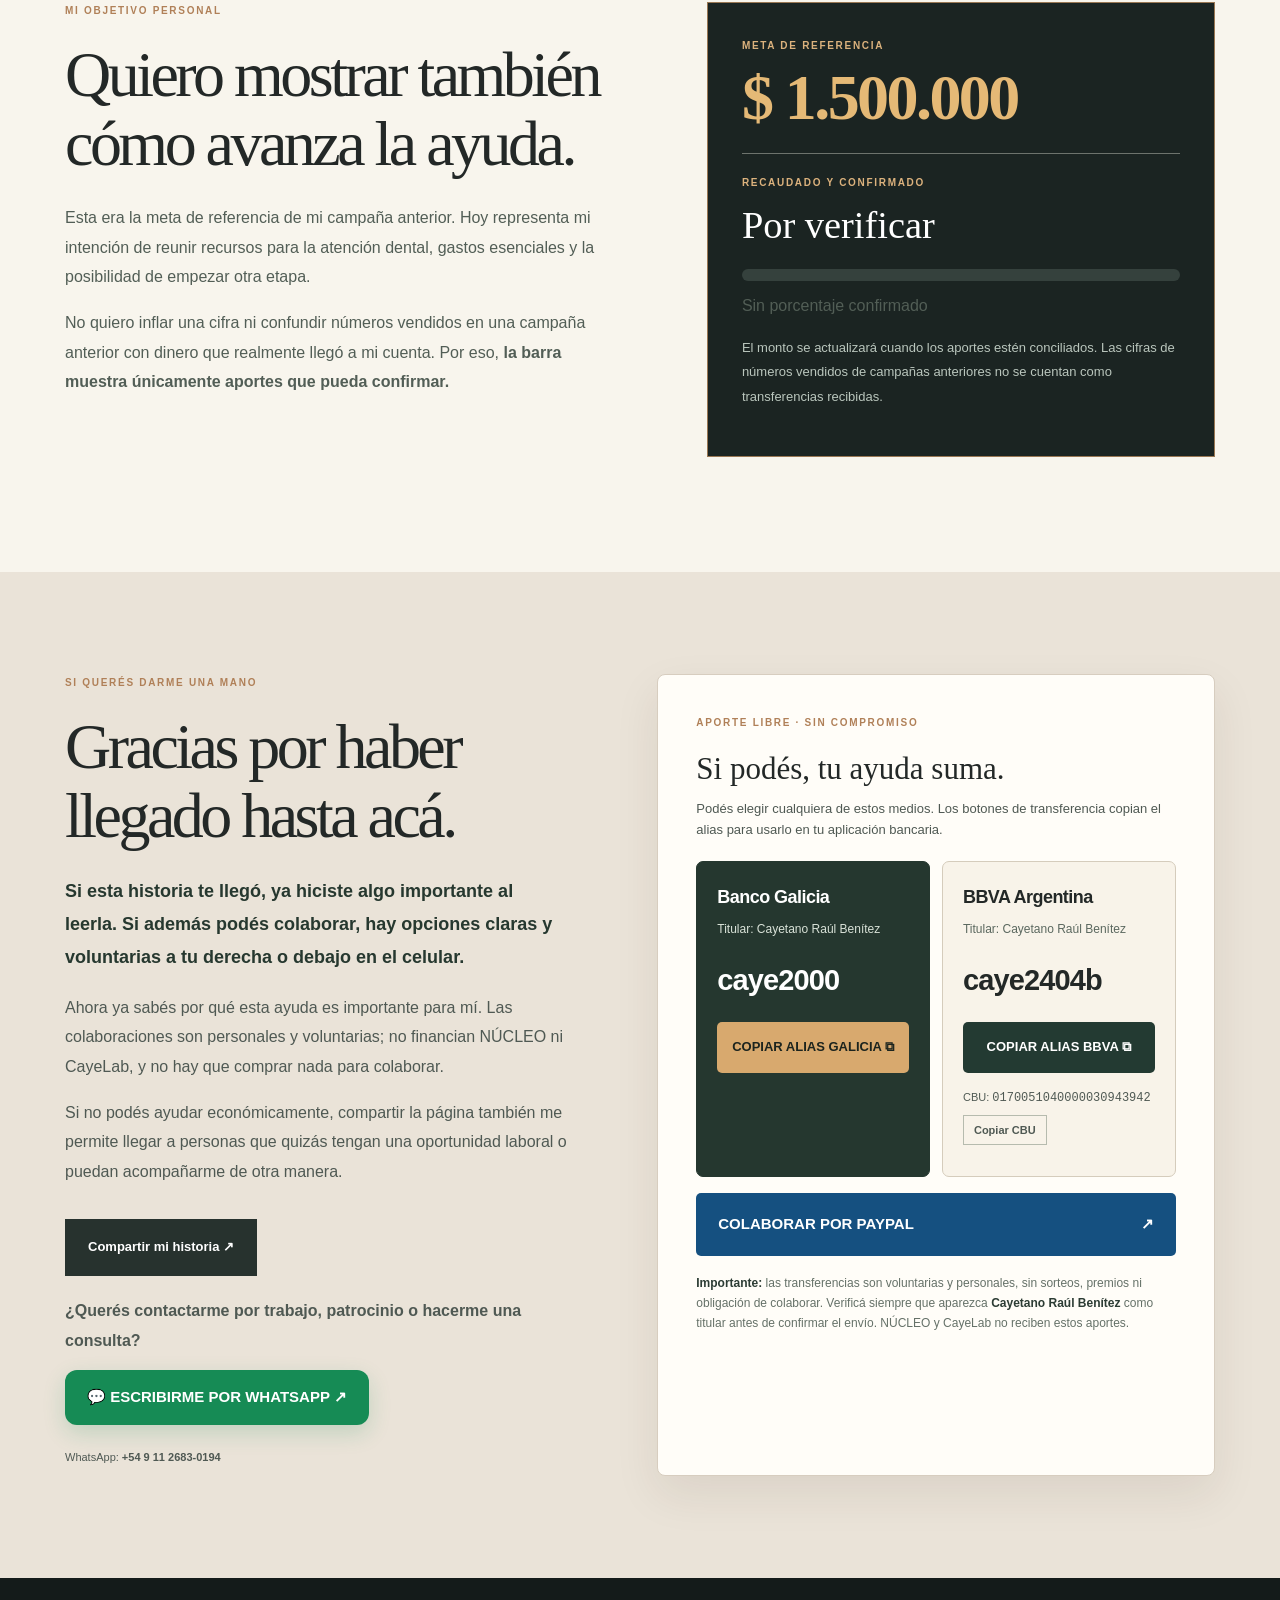
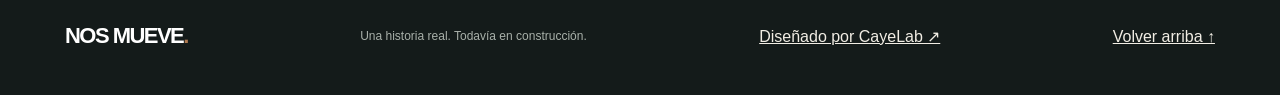
==== commit 3de2dc0c: "style: acreditar diseño CayeLab con enlace y mejorar presentación pública" ====
--- a/index.html
+++ b/index.html
@@ -101,7 +101,7 @@
 <a class="paypal big-pay" href="https://paypal.me/caye2404" target="_blank" rel="noopener noreferrer">COLABORAR POR PAYPAL <span aria-hidden="true">↗</span></a>
 <p class="notice"><strong>Importante:</strong> las transferencias son voluntarias y personales, sin sorteos, premios ni obligación de colaborar. Verificá siempre que aparezca <strong>Cayetano Raúl Benítez</strong> como titular antes de confirmar el envío. NÚCLEO y CayeLab no reciben estos aportes.</p>
 </div></div></section></main>
-<footer class="footer"><div class="container footer-inner"><a href="#inicio" class="brand">NOS MUEVE<b>.</b></a><p>Una historia real. Todavía en construcción.</p><a href="#inicio">Volver arriba ↑</a></div></footer><a class="wa-floating" href="https://wa.me/5491126830194?text=Hola%20Caye%2C%20vi%20tu%20p%C3%A1gina%20NOS%20MUEVE%20y%20quiero%20contactarte." target="_blank" rel="noopener noreferrer" aria-label="Contactar a Caye por WhatsApp">💬 WhatsApp</a><nav class="mobile-quick" aria-label="Accesos rápidos"><a href="#trayectoria">VER CV Y PROYECTOS ↗</a><a href="#ayudar">COLABORAR ♥</a></nav><div class="reading-chip" id="reading-step" aria-hidden="true">MI HISTORIA</div><div class="toast" id="toast" hidden></div><script>
+<footer class="footer"><div class="container footer-inner"><a href="#inicio" class="brand">NOS MUEVE<b>.</b></a><p>Una historia real. Todavía en construcción.</p><a href="https://cayelab-web.pages.dev/" target="_blank" rel="noopener noreferrer" aria-label="Diseñado por CayeLab">Diseñado por CayeLab ↗</a><a href="#inicio">Volver arriba ↑</a></div></footer><a class="wa-floating" href="https://wa.me/5491126830194?text=Hola%20Caye%2C%20vi%20tu%20p%C3%A1gina%20NOS%20MUEVE%20y%20quiero%20contactarte." target="_blank" rel="noopener noreferrer" aria-label="Contactar a Caye por WhatsApp">💬 WhatsApp</a><nav class="mobile-quick" aria-label="Accesos rápidos"><a href="#trayectoria">VER CV Y PROYECTOS ↗</a><a href="#ayudar">COLABORAR ♥</a></nav><div class="reading-chip" id="reading-step" aria-hidden="true">MI HISTORIA</div><div class="toast" id="toast" hidden></div><script>
 'use strict';
 const qs=s=>document.querySelector(s);
 const progress=qs('#scroll-progress'),badge=qs('#reading-step');
